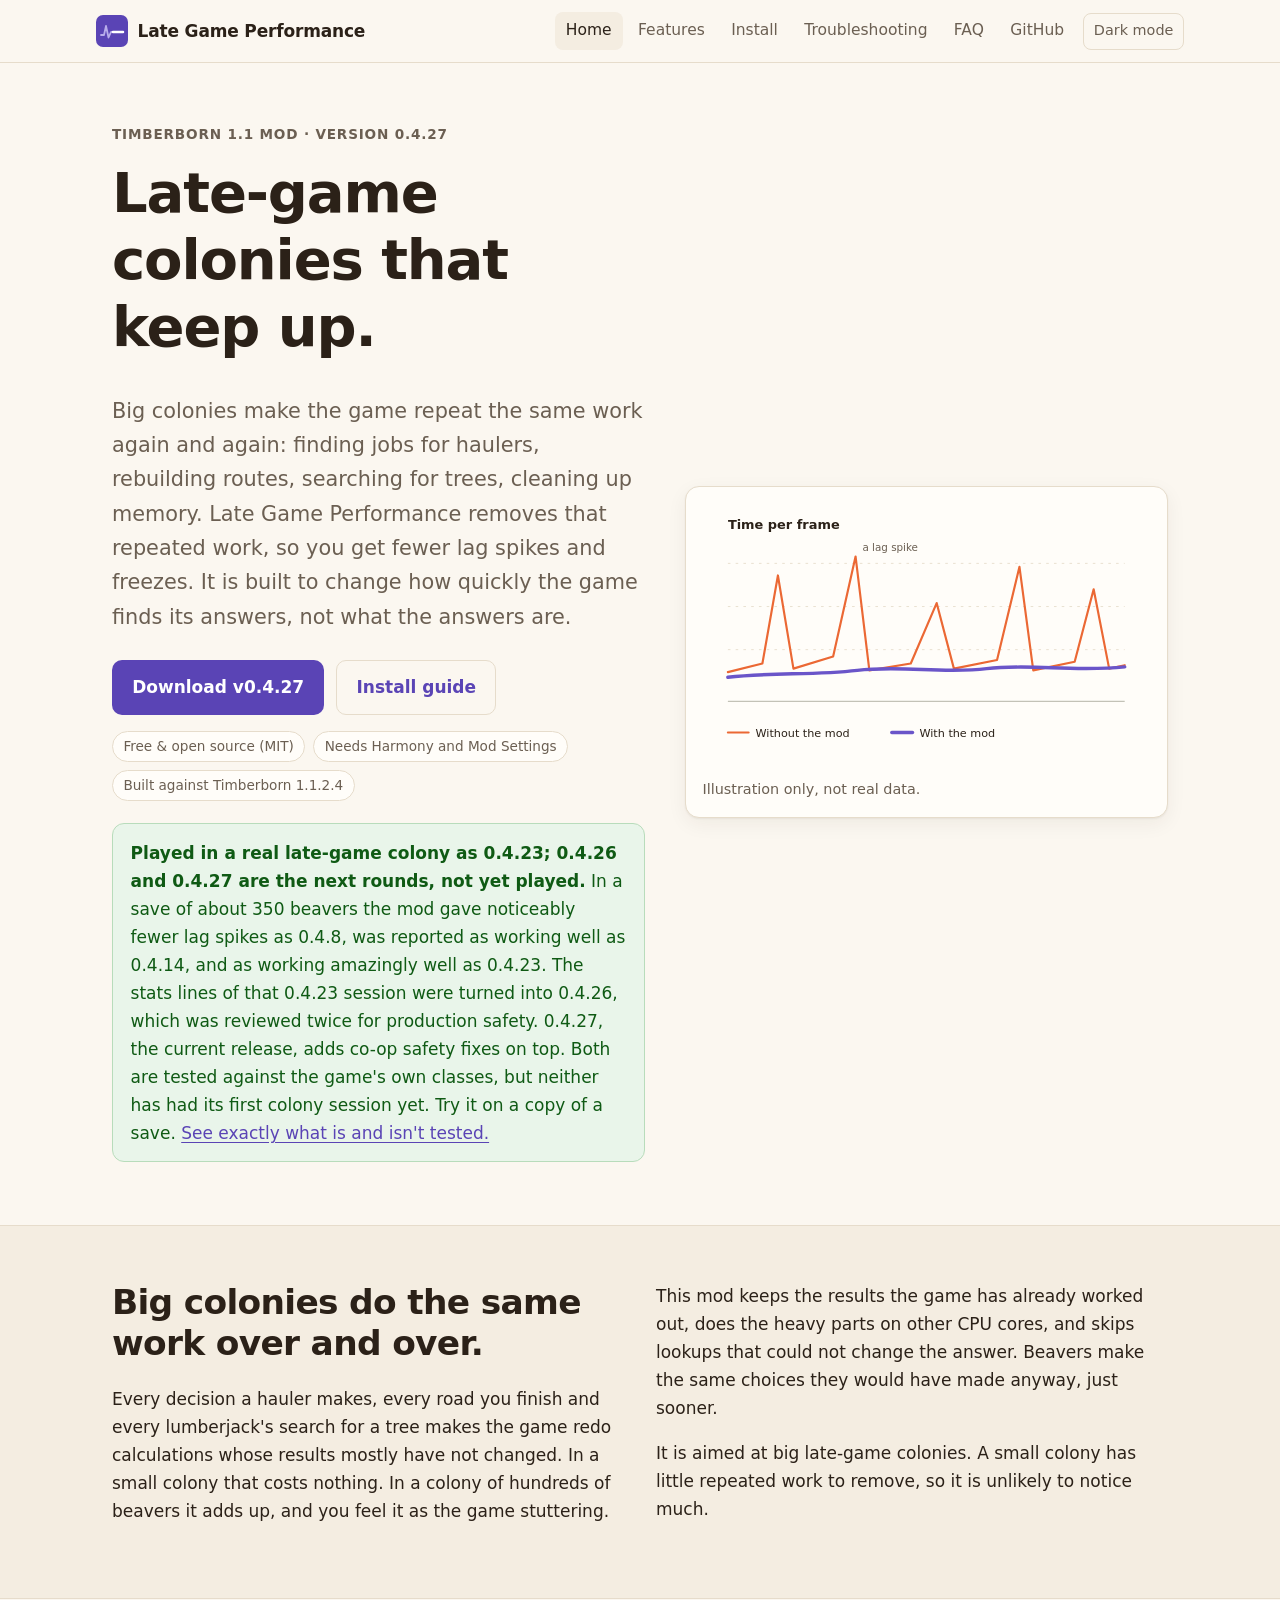
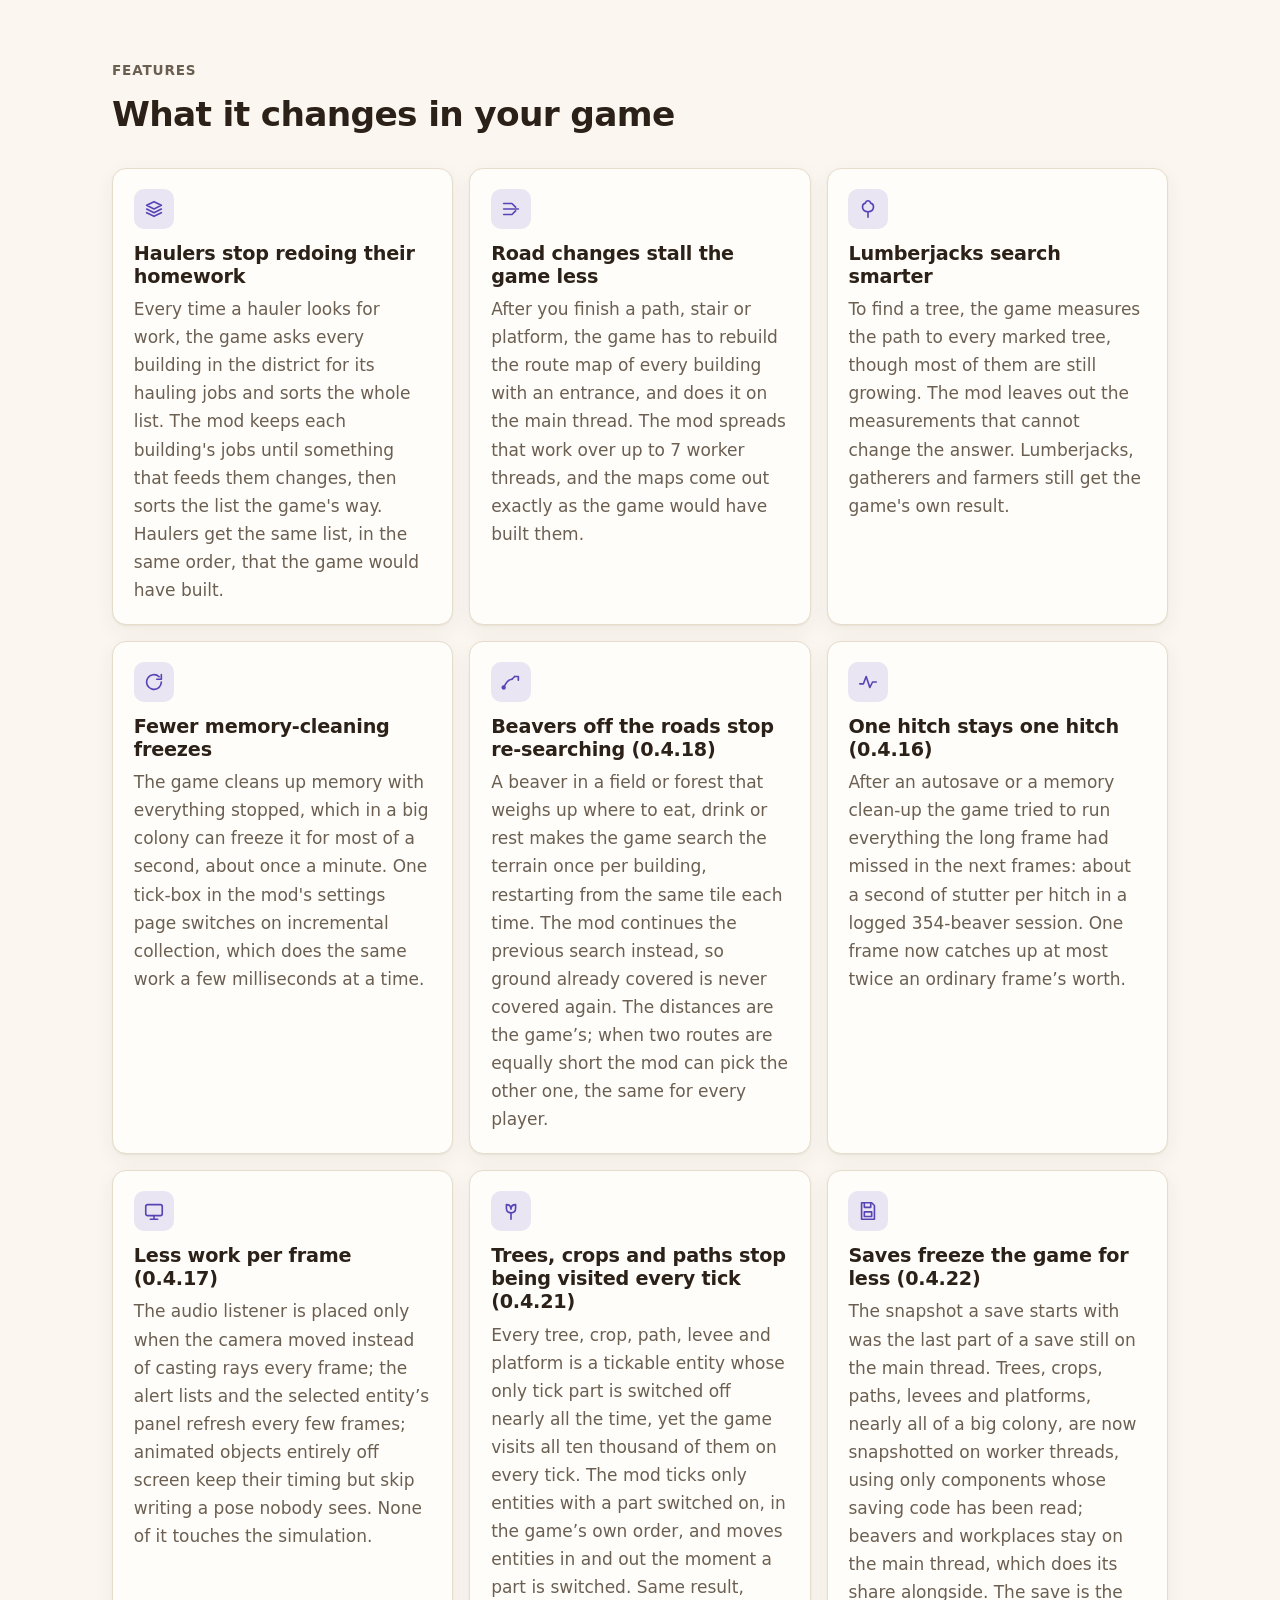
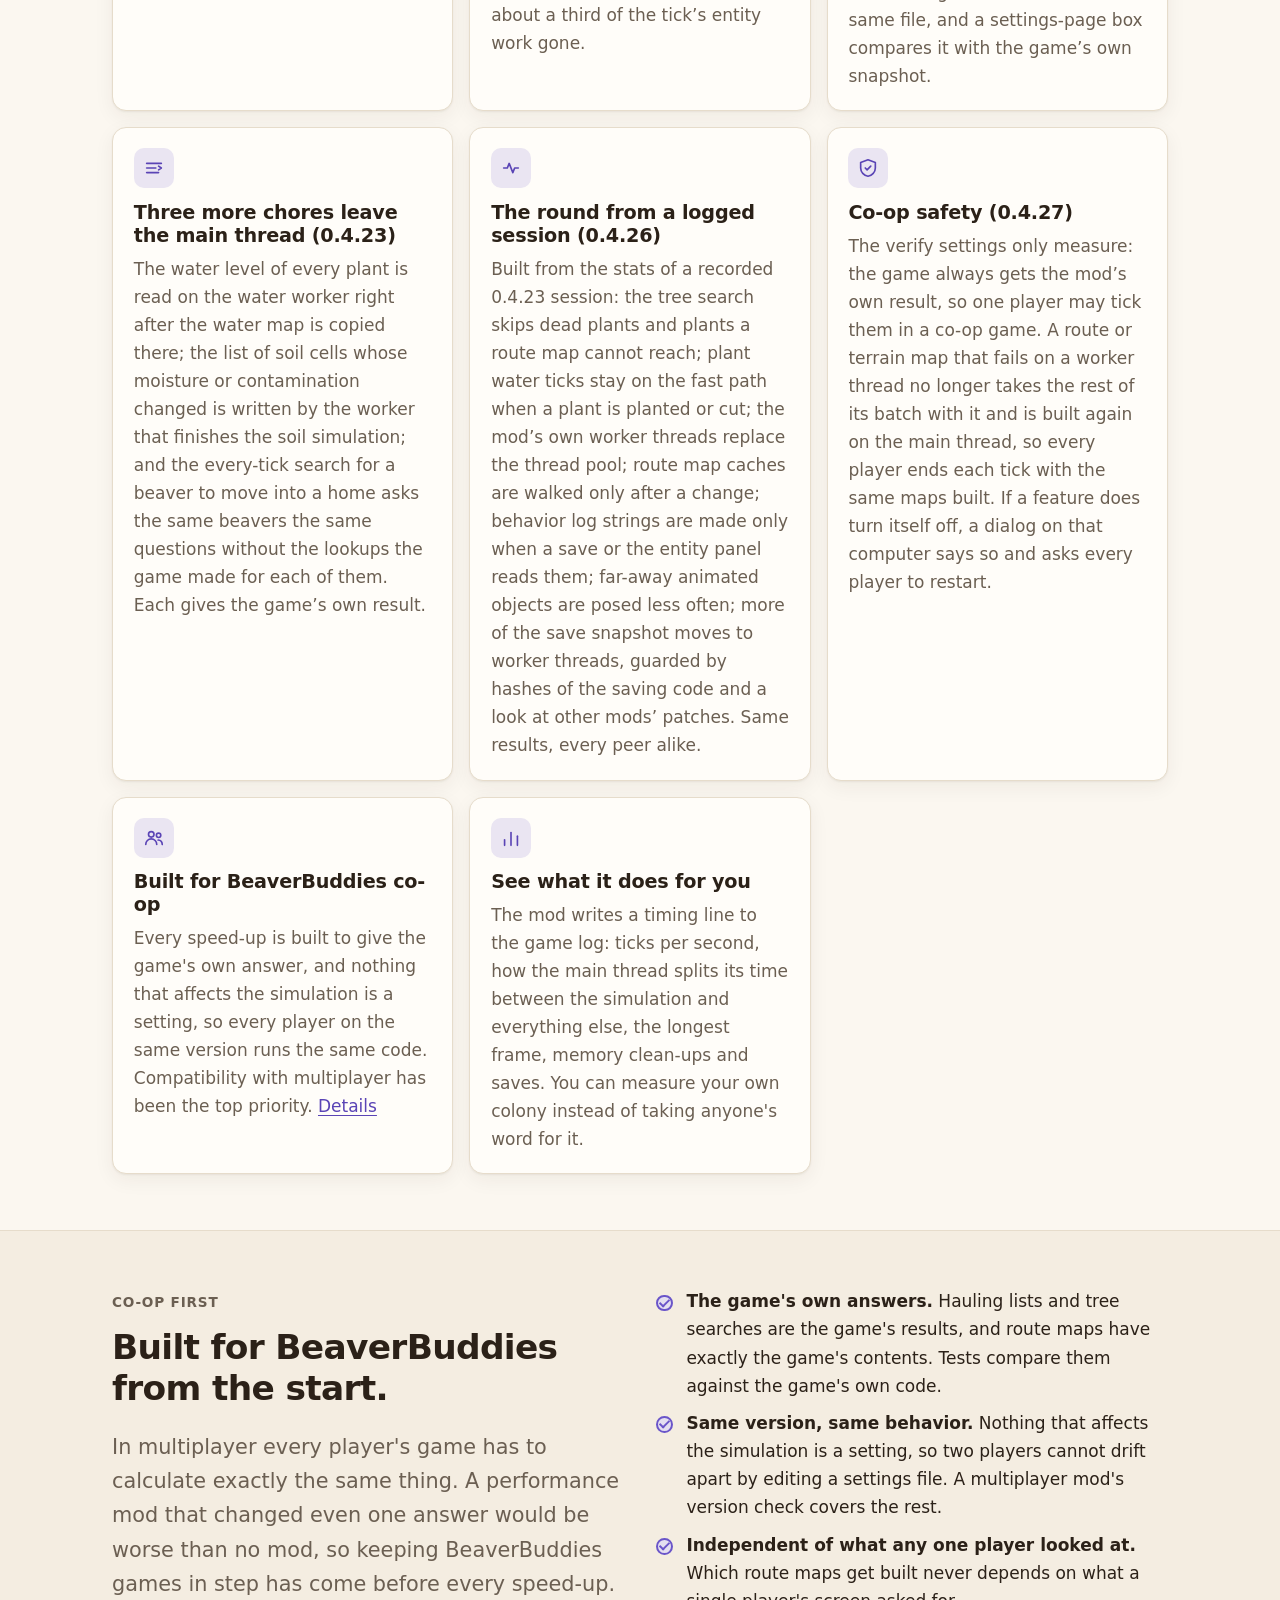
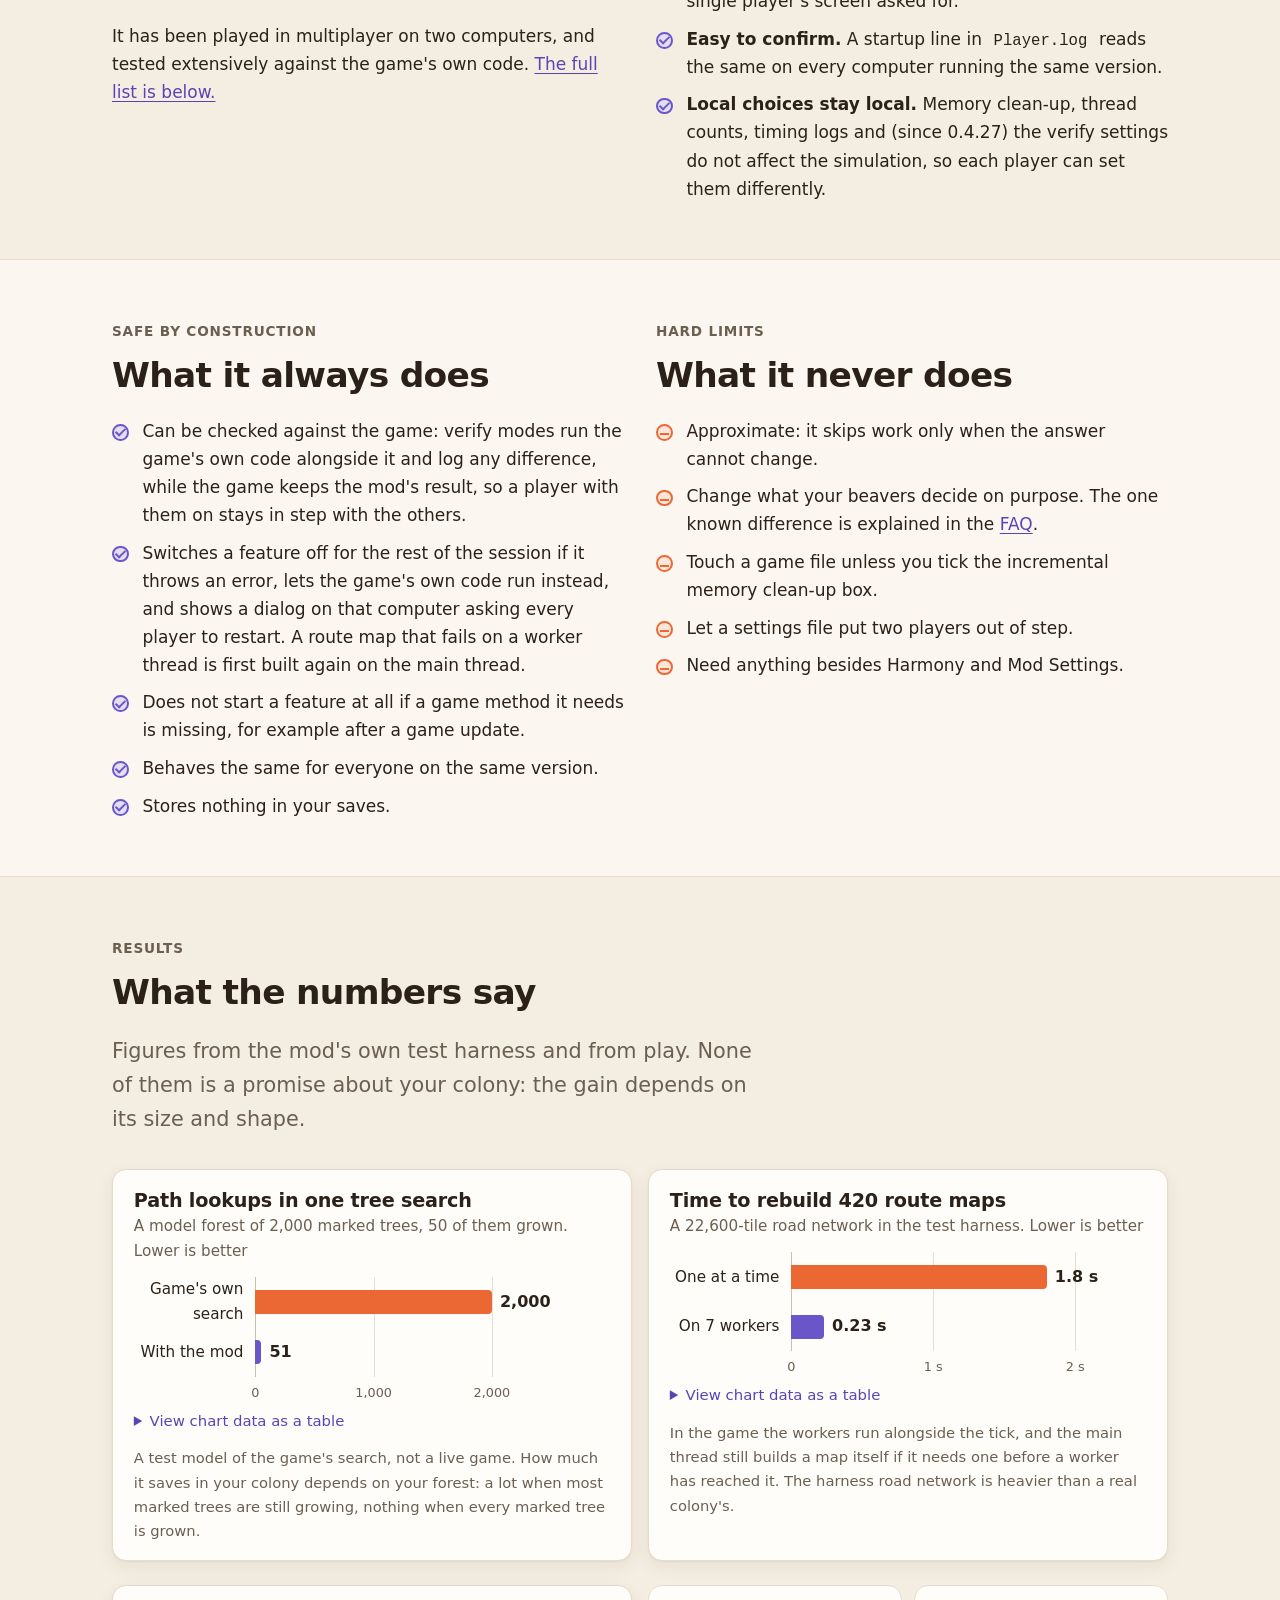
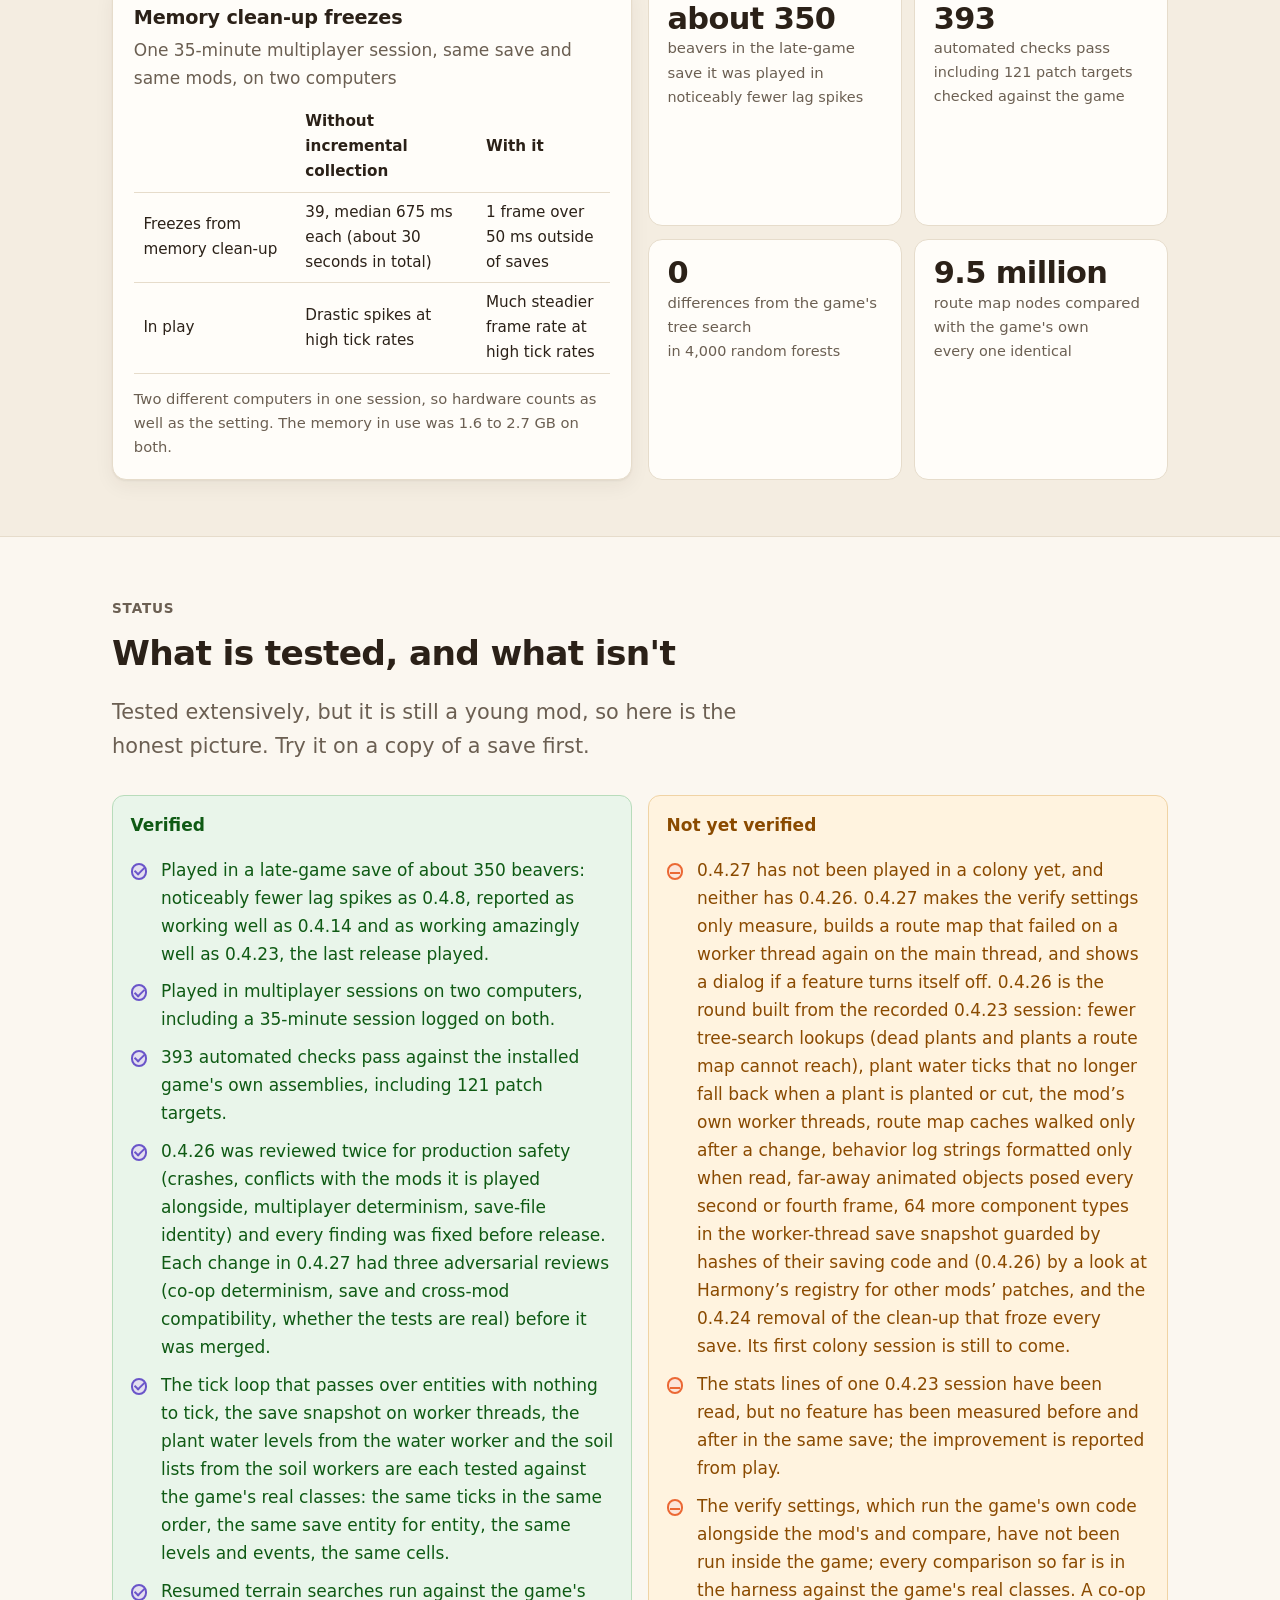
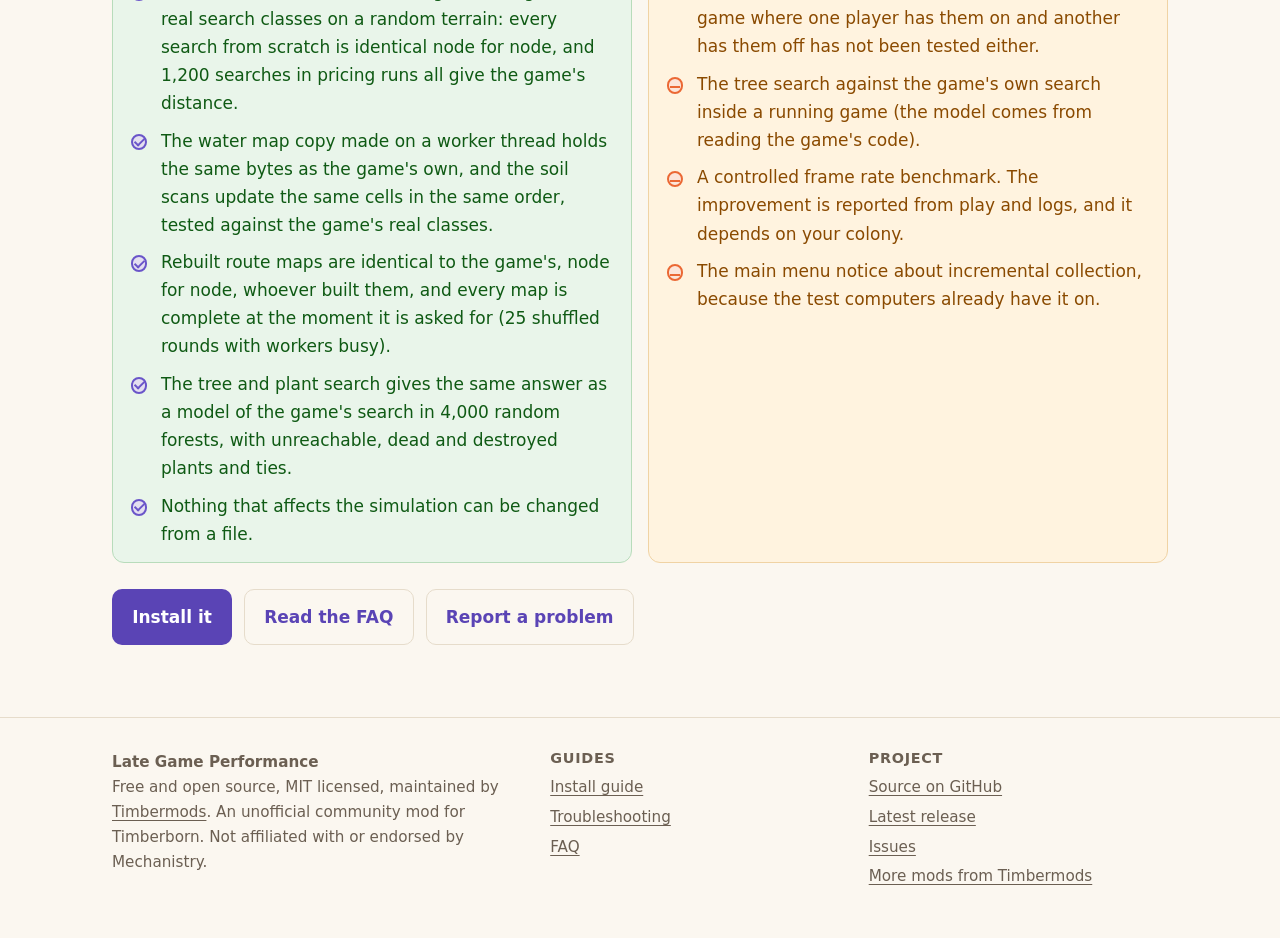
==== docs/index.html @ 35dc3e28 "Docs: correct stale settings and feature claims, align co-op wording and footers - FAQ/troubleshooti" ====
<!doctype html>
<html lang="en">
<head>
<meta charset="utf-8">
<meta name="viewport" content="width=device-width, initial-scale=1">
<title>Late Game Performance: fewer lag spikes in big Timberborn colonies</title>
<meta name="description" content="A Timberborn 1.1 mod that removes work the game repeats in large colonies (hauling, routes, tree searches, memory clean-up) so late-game saves stutter less. Built for BeaverBuddies co-op.">
<meta property="og:title" content="Late Game Performance for Timberborn">
<meta property="og:description" content="Fewer lag spikes in big colonies. It is built to change how quickly the game finds its answers, not what the answers are, and it is built for BeaverBuddies co-op.">
<meta property="og:type" content="website">
<link rel="icon" href="favicon.svg" type="image/svg+xml">
<script>try{var t=localStorage.getItem('lgp-theme');if(t)document.documentElement.setAttribute('data-theme',t)}catch(e){}</script>
<link rel="stylesheet" href="style.css">
</head>
<body>
<a class="skip" href="#main">Skip to content</a>
<header class="site-header">
  <div class="wrap bar">
    <a class="brand" href="index.html"><img src="favicon.svg" alt="" width="32" height="32"> Late Game Performance</a>
    <nav class="nav" aria-label="Main">
      <a href="index.html" aria-current="page">Home</a>
      <a href="index.html#features">Features</a>
      <a href="install.html">Install</a>
      <a href="troubleshooting.html">Troubleshooting</a>
      <a href="faq.html">FAQ</a>
      <a href="https://github.com/timbermods/LateGamePerformance">GitHub</a>
      <button class="theme-btn" id="theme-toggle" type="button">Dark mode</button>
    </nav>
  </div>
</header>

<main id="main">
<section class="hero">
  <div class="wrap hero-grid">
    <div>
      <span class="eyebrow">Timberborn 1.1 mod &middot; Version <span data-release="version">0.4.27</span></span>
      <h1>Late-game colonies that keep up.</h1>
      <p class="lead">Big colonies make the game repeat the same work again and again: finding jobs for haulers, rebuilding routes, searching for trees, cleaning up memory. Late Game Performance removes that repeated work, so you get fewer lag spikes and freezes. It is built to change how quickly the game finds its answers, not what the answers are.</p>
      <div class="cta">
        <a class="btn" href="https://github.com/timbermods/LateGamePerformance/releases/latest" data-release-href="download"><span>Download <span data-release="tag">v0.4.27</span></span></a>
        <a class="btn ghost" href="install.html">Install guide</a>
      </div>
      <ul class="badges" aria-label="Facts">
        <li>Free &amp; open source (MIT)</li>
        <li>Needs Harmony and Mod Settings</li>
        <li>Built against Timberborn 1.1.2.4</li>
      </ul>
      <div class="notice ok" role="note" data-release-pinned="0.4.27">
        <p><strong>Played in a real late-game colony as 0.4.23; 0.4.26 and 0.4.27 are the next rounds, not yet played.</strong> In a save of about 350 beavers the mod gave noticeably fewer lag spikes as 0.4.8, was reported as working well as 0.4.14, and as working amazingly well as 0.4.23. The stats lines of that 0.4.23 session were turned into 0.4.26, which was reviewed twice for production safety. 0.4.27, the current release, adds co-op safety fixes on top. Both are tested against the game's own classes, but neither has had its first colony session yet. Try it on a copy of a save. <a href="#status">See exactly what is and isn't tested.</a></p>
      </div>
    </div>
    <figure class="diagram">
      <svg viewBox="0 0 520 300" role="img" aria-label="Illustration: a line showing time per frame. Without the mod it jumps up in tall spikes again and again. With the mod it stays low and nearly flat.">
        <text x="30" y="30" font-size="15" font-weight="700">Time per frame</text>
        <g stroke="var(--line)" stroke-width="1" stroke-dasharray="3 6"><line x1="30" y1="70" x2="490" y2="70"/><line x1="30" y1="120" x2="490" y2="120"/><line x1="30" y1="170" x2="490" y2="170"/></g>
        <line x1="30" y1="230" x2="490" y2="230" stroke="var(--axis)" stroke-width="1.5"/>
        <polyline fill="none" stroke="var(--series-2)" stroke-width="2.5" stroke-linejoin="round" stroke-linecap="round" points="30,196 70,186 88,84 106,192 152,178 178,62 194,194 242,186 272,116 292,192 342,182 368,74 384,194 432,184 454,100 472,192 490,188"/>
        <path fill="none" stroke="var(--series-1)" stroke-width="4" stroke-linecap="round" d="M30 202 C80 196 130 200 180 194 S280 198 330 192 S430 196 490 190"/>
        <text x="186" y="56" font-size="12" class="soft" fill="var(--ink-2)">a lag spike</text>
        <g font-size="13">
          <line x1="30" y1="266" x2="54" y2="266" stroke="var(--series-2)" stroke-width="2.5" stroke-linecap="round"/><text x="62" y="271">Without the mod</text>
          <line x1="220" y1="266" x2="244" y2="266" stroke="var(--series-1)" stroke-width="4" stroke-linecap="round"/><text x="252" y="271">With the mod</text>
        </g>
      </svg>
      <figcaption>Illustration only, not real data.</figcaption>
    </figure>
  </div>
</section>

<section class="band" id="why">
  <div class="wrap two-col">
    <div>
      <h2>Big colonies do the same work over and over.</h2>
      <p>Every decision a hauler makes, every road you finish and every lumberjack's search for a tree makes the game redo calculations whose results mostly have not changed. In a small colony that costs nothing. In a colony of hundreds of beavers it adds up, and you feel it as the game stuttering.</p>
    </div>
    <div>
      <p>This mod keeps the results the game has already worked out, does the heavy parts on other CPU cores, and skips lookups that could not change the answer. Beavers make the same choices they would have made anyway, just sooner.</p>
      <p>It is aimed at big late-game colonies. A small colony has little repeated work to remove, so it is unlikely to notice much.</p>
    </div>
  </div>
</section>

<section id="features">
  <div class="wrap">
    <div class="section-head">
      <span class="eyebrow">Features</span>
      <h2>What it changes in your game</h2>
    </div>
    <div class="grid three">
      <article class="card">
        <div class="icon"><svg viewBox="0 0 24 24" aria-hidden="true"><path d="M12 4l8 4-8 4-8-4z"/><path d="M4 12l8 4 8-4"/><path d="M4 16l8 4 8-4"/></svg></div>
        <h3>Haulers stop redoing their homework</h3>
        <p>Every time a hauler looks for work, the game asks every building in the district for its hauling jobs and sorts the whole list. The mod keeps each building's jobs until something that feeds them changes, then sorts the list the game's way. Haulers get the same list, in the same order, that the game would have built.</p>
      </article>
      <article class="card">
        <div class="icon"><svg viewBox="0 0 24 24" aria-hidden="true"><path d="M4 6h9l4 4"/><path d="M4 12h16"/><path d="M4 18h9l4-4"/></svg></div>
        <h3>Road changes stall the game less</h3>
        <p>After you finish a path, stair or platform, the game has to rebuild the route map of every building with an entrance, and does it on the main thread. The mod spreads that work over up to 7 worker threads, and the maps come out exactly as the game would have built them.</p>
      </article>
      <article class="card">
        <div class="icon"><svg viewBox="0 0 24 24" aria-hidden="true"><path d="M12 21v-6"/><path d="M12 15c-4 0-6-2.4-6-5.4 0-2 1.3-3.5 3-4C9.5 4 10.6 3 12 3s2.5 1 3 2.6c1.7.5 3 2 3 4 0 3-2 5.4-6 5.4z"/></svg></div>
        <h3>Lumberjacks search smarter</h3>
        <p>To find a tree, the game measures the path to every marked tree, though most of them are still growing. The mod leaves out the measurements that cannot change the answer. Lumberjacks, gatherers and farmers still get the game's own result.</p>
      </article>
      <article class="card">
        <div class="icon"><svg viewBox="0 0 24 24" aria-hidden="true"><path d="M20 12a8 8 0 1 1-2.4-5.7"/><path d="M20 4v5h-5"/></svg></div>
        <h3>Fewer memory-cleaning freezes</h3>
        <p>The game cleans up memory with everything stopped, which in a big colony can freeze it for most of a second, about once a minute. One tick-box in the mod's settings page switches on incremental collection, which does the same work a few milliseconds at a time.</p>
      </article>
      <article class="card">
        <div class="icon"><svg viewBox="0 0 24 24" aria-hidden="true"><path d="M4 18c3-6 6-9 9-9"/><path d="M13 9l3-3"/><path d="M16 6h4v4"/><circle cx="4" cy="18" r="1.5"/></svg></div>
        <h3>Beavers off the roads stop re-searching (0.4.18)</h3>
        <p>A beaver in a field or forest that weighs up where to eat, drink or rest makes the game search the terrain once per building, restarting from the same tile each time. The mod continues the previous search instead, so ground already covered is never covered again. The distances are the game&rsquo;s; when two routes are equally short the mod can pick the other one, the same for every player.</p>
      </article>
      <article class="card">
        <div class="icon"><svg viewBox="0 0 24 24" aria-hidden="true"><path d="M3 14h4l3-8 4 12 3-6h4"/></svg></div>
        <h3>One hitch stays one hitch (0.4.16)</h3>
        <p>After an autosave or a memory clean-up the game tried to run everything the long frame had missed in the next frames: about a second of stutter per hitch in a logged 354-beaver session. One frame now catches up at most twice an ordinary frame&rsquo;s worth.</p>
      </article>
      <article class="card">
        <div class="icon"><svg viewBox="0 0 24 24" aria-hidden="true"><rect x="3" y="5" width="18" height="12" rx="2"/><path d="M8 21h8"/><path d="M12 17v4"/></svg></div>
        <h3>Less work per frame (0.4.17)</h3>
        <p>The audio listener is placed only when the camera moved instead of casting rays every frame; the alert lists and the selected entity&rsquo;s panel refresh every few frames; animated objects entirely off screen keep their timing but skip writing a pose nobody sees. None of it touches the simulation.</p>
      </article>
      <article class="card">
        <div class="icon"><svg viewBox="0 0 24 24" aria-hidden="true"><path d="M12 21v-7"/><path d="M12 14c-3 0-5-2-5-5V5c3 0 5 2 5 5 0-3 2-5 5-5v4c0 3-2 5-5 5z"/></svg></div>
        <h3>Trees, crops and paths stop being visited every tick (0.4.21)</h3>
        <p>Every tree, crop, path, levee and platform is a tickable entity whose only tick part is switched off nearly all the time, yet the game visits all ten thousand of them on every tick. The mod ticks only entities with a part switched on, in the game&rsquo;s own order, and moves entities in and out the moment a part is switched. Same result, about a third of the tick&rsquo;s entity work gone.</p>
      </article>
      <article class="card">
        <div class="icon"><svg viewBox="0 0 24 24" aria-hidden="true"><path d="M5 3h11l3 3v15H5z"/><path d="M8 3v5h7V3"/><rect x="8" y="13" width="8" height="5"/></svg></div>
        <h3>Saves freeze the game for less (0.4.22)</h3>
        <p>The snapshot a save starts with was the last part of a save still on the main thread. Trees, crops, paths, levees and platforms, nearly all of a big colony, are now snapshotted on worker threads, using only components whose saving code has been read; beavers and workplaces stay on the main thread, which does its share alongside. The save is the same file, and a settings-page box compares it with the game&rsquo;s own snapshot.</p>
      </article>
      <article class="card">
        <div class="icon"><svg viewBox="0 0 24 24" aria-hidden="true"><path d="M4 7h16"/><path d="M4 12h10"/><path d="M4 17h13"/><path d="M17 10l3 2-3 2"/></svg></div>
        <h3>Three more chores leave the main thread (0.4.23)</h3>
        <p>The water level of every plant is read on the water worker right after the water map is copied there; the list of soil cells whose moisture or contamination changed is written by the worker that finishes the soil simulation; and the every-tick search for a beaver to move into a home asks the same beavers the same questions without the lookups the game made for each of them. Each gives the game&rsquo;s own result.</p>
      </article>
      <article class="card">
        <div class="icon"><svg viewBox="0 0 24 24" aria-hidden="true"><path d="M4 12h4l2-5 4 10 2-5h4"/></svg></div>
        <h3>The round from a logged session (0.4.26)</h3>
        <p>Built from the stats of a recorded 0.4.23 session: the tree search skips dead plants and plants a route map cannot reach; plant water ticks stay on the fast path when a plant is planted or cut; the mod&rsquo;s own worker threads replace the thread pool; route map caches are walked only after a change; behavior log strings are made only when a save or the entity panel reads them; far-away animated objects are posed less often; more of the save snapshot moves to worker threads, guarded by hashes of the saving code and a look at other mods&rsquo; patches. Same results, every peer alike.</p>
      </article>
      <article class="card">
        <div class="icon"><svg viewBox="0 0 24 24" aria-hidden="true"><path d="M12 3l8 3v6c0 4.5-3.4 8.2-8 9-4.6-.8-8-4.5-8-9V6z"/><path d="M9 12l2 2 4-4"/></svg></div>
        <h3>Co-op safety (0.4.27)</h3>
        <p>The verify settings only measure: the game always gets the mod&rsquo;s own result, so one player may tick them in a co-op game. A route or terrain map that fails on a worker thread no longer takes the rest of its batch with it and is built again on the main thread, so every player ends each tick with the same maps built. If a feature does turn itself off, a dialog on that computer says so and asks every player to restart.</p>
      </article>
      <article class="card">
        <div class="icon"><svg viewBox="0 0 24 24" aria-hidden="true"><circle cx="9" cy="8" r="3"/><path d="M3 19a6 6 0 0 1 12 0"/><circle cx="17" cy="9" r="2.4"/><path d="M16.5 14.2A5 5 0 0 1 21 19"/></svg></div>
        <h3>Built for BeaverBuddies co-op</h3>
        <p>Every speed-up is built to give the game's own answer, and nothing that affects the simulation is a setting, so every player on the same version runs the same code. Compatibility with multiplayer has been the top priority. <a href="#coop">Details</a></p>
      </article>
      <article class="card">
        <div class="icon"><svg viewBox="0 0 24 24" aria-hidden="true"><path d="M5 20v-6"/><path d="M12 20V6"/><path d="M19 20v-10"/></svg></div>
        <h3>See what it does for you</h3>
        <p>The mod writes a timing line to the game log: ticks per second, how the main thread splits its time between the simulation and everything else, the longest frame, memory clean-ups and saves. You can measure your own colony instead of taking anyone's word for it.</p>
      </article>
    </div>
  </div>
</section>

<section class="band" id="coop">
  <div class="wrap two-col">
    <div>
      <span class="eyebrow">Co-op first</span>
      <h2>Built for BeaverBuddies from the start.</h2>
      <p class="lead">In multiplayer every player's game has to calculate exactly the same thing. A performance mod that changed even one answer would be worse than no mod, so keeping BeaverBuddies games in step has come before every speed-up.</p>
      <p>It has been played in multiplayer on two computers, and tested extensively against the game's own code. <a href="#status">The full list is below.</a></p>
    </div>
    <div>
      <ul class="checks">
        <li><strong>The game's own answers.</strong> Hauling lists and tree searches are the game's results, and route maps have exactly the game's contents. Tests compare them against the game's own code.</li>
        <li><strong>Same version, same behavior.</strong> Nothing that affects the simulation is a setting, so two players cannot drift apart by editing a settings file. A multiplayer mod's version check covers the rest.</li>
        <li><strong>Independent of what any one player looked at.</strong> Which route maps get built never depends on what a single player's screen asked for.</li>
        <li><strong>Easy to confirm.</strong> A startup line in <code>Player.log</code> reads the same on every computer running the same version.</li>
        <li><strong>Local choices stay local.</strong> Memory clean-up, thread counts, timing logs and (since 0.4.27) the verify settings do not affect the simulation, so each player can set them differently.</li>
      </ul>
    </div>
  </div>
</section>

<section id="rules">
  <div class="wrap two-col">
    <div>
      <span class="eyebrow">Safe by construction</span>
      <h2>What it always does</h2>
      <ul class="checks">
        <li>Can be checked against the game: verify modes run the game's own code alongside it and log any difference, while the game keeps the mod's result, so a player with them on stays in step with the others.</li>
        <li>Switches a feature off for the rest of the session if it throws an error, lets the game's own code run instead, and shows a dialog on that computer asking every player to restart. A route map that fails on a worker thread is first built again on the main thread.</li>
        <li>Does not start a feature at all if a game method it needs is missing, for example after a game update.</li>
        <li>Behaves the same for everyone on the same version.</li>
        <li>Stores nothing in your saves.</li>
      </ul>
    </div>
    <div>
      <span class="eyebrow">Hard limits</span>
      <h2>What it never does</h2>
      <ul class="checks no">
        <li>Approximate: it skips work only when the answer cannot change.</li>
        <li>Change what your beavers decide on purpose. The one known difference is explained in the <a href="faq.html#same-results">FAQ</a>.</li>
        <li>Touch a game file unless you tick the incremental memory clean-up box.</li>
        <li>Let a settings file put two players out of step.</li>
        <li>Need anything besides Harmony and Mod Settings.</li>
      </ul>
    </div>
  </div>
</section>

<section class="band" id="results">
  <div class="wrap">
    <div class="section-head">
      <span class="eyebrow">Results</span>
      <h2>What the numbers say</h2>
      <p class="lead">Figures from the mod's own test harness and from play. None of them is a promise about your colony: the gain depends on its size and shape.</p>
    </div>
    <div class="grid two">
      <div class="chart-card">
        <h3>Path lookups in one tree search</h3>
        <p class="sub">A model forest of 2,000 marked trees, 50 of them grown. Lower is better</p>
        <div class="chart" role="group" aria-label="Bar chart of path lookups: the game's own search 2,000, with the mod 51.">
          <div class="grid-layer" aria-hidden="true"><i class="zero" style="left:0"></i><i style="left:33.333%"></i><i style="left:66.667%"></i></div>
          <div class="row" tabindex="0" data-name="Game's own search" data-value="2,000" data-color="var(--series-2)" data-desc="The game measures the path distance of every marked tree before asking whether it has anything to take.">
            <span class="lab">Game's own search</span>
            <span class="track"><span class="bar" style="width:66.667%;background:var(--series-2)"></span><span class="val">2,000</span></span>
          </div>
          <div class="row" tabindex="0" data-name="With the mod" data-value="51" data-color="var(--series-1)" data-desc="Only the lookups that can change the answer are made, in the game's order. The answer is the same.">
            <span class="lab">With the mod</span>
            <span class="track"><span class="bar" style="width:1.7%;min-width:4px;background:var(--series-1)"></span><span class="val">51</span></span>
          </div>
          <div class="ticks" aria-hidden="true"><i style="left:0">0</i><i style="left:33.333%">1,000</i><i style="left:66.667%">2,000</i></div>
        </div>
        <div class="tip" role="tooltip" aria-hidden="true"></div>
        <details class="table-view">
          <summary>View chart data as a table</summary>
          <table>
            <thead><tr><th>Case</th><th class="num">Lookups</th></tr></thead>
            <tbody>
              <tr><td>Game's own search</td><td class="num">2,000</td></tr>
              <tr><td>With the mod</td><td class="num">51</td></tr>
            </tbody>
          </table>
        </details>
        <p class="muted small" style="margin:0.8rem 0 0">A test model of the game's search, not a live game. How much it saves in your colony depends on your forest: a lot when most marked trees are still growing, nothing when every marked tree is grown.</p>
      </div>
      <div class="chart-card">
        <h3>Time to rebuild 420 route maps</h3>
        <p class="sub">A 22,600-tile road network in the test harness. Lower is better</p>
        <div class="chart" role="group" aria-label="Bar chart of route map rebuild time: one at a time about 1.8 seconds, on 7 workers about 0.23 seconds.">
          <div class="grid-layer" aria-hidden="true"><i class="zero" style="left:0"></i><i style="left:40%"></i><i style="left:80%"></i></div>
          <div class="row" tabindex="0" data-name="One at a time" data-value="1.8 s" data-color="var(--series-2)" data-desc="One after another on a single thread, as the game rebuilds them.">
            <span class="lab">One at a time</span>
            <span class="track"><span class="bar" style="width:72%;background:var(--series-2)"></span><span class="val">1.8 s</span></span>
          </div>
          <div class="row" tabindex="0" data-name="On 7 workers" data-value="0.23 s" data-color="var(--series-1)" data-desc="The same maps spread over 7 worker threads. The contents are identical.">
            <span class="lab">On 7 workers</span>
            <span class="track"><span class="bar" style="width:9.2%;background:var(--series-1)"></span><span class="val">0.23 s</span></span>
          </div>
          <div class="ticks" aria-hidden="true"><i style="left:0">0</i><i style="left:40%">1 s</i><i style="left:80%">2 s</i></div>
        </div>
        <div class="tip" role="tooltip" aria-hidden="true"></div>
        <details class="table-view">
          <summary>View chart data as a table</summary>
          <table>
            <thead><tr><th>Case</th><th class="num">Time</th></tr></thead>
            <tbody>
              <tr><td>One at a time</td><td class="num">about 1.8 s</td></tr>
              <tr><td>On 7 workers</td><td class="num">about 0.23 s</td></tr>
            </tbody>
          </table>
        </details>
        <p class="muted small" style="margin:0.8rem 0 0">In the game the workers run alongside the tick, and the main thread still builds a map itself if it needs one before a worker has reached it. The harness road network is heavier than a real colony's.</p>
      </div>
    </div>

    <div class="grid two" style="margin-top:1.5rem">
      <div class="card">
        <h3>Memory clean-up freezes</h3>
        <p class="sub" style="margin:0 0 0.6rem;color:var(--ink-2)">One 35-minute multiplayer session, same save and same mods, on two computers</p>
        <table class="compare">
          <thead><tr><th></th><th>Without incremental collection</th><th>With it</th></tr></thead>
          <tbody>
            <tr><td>Freezes from memory clean-up</td><td>39, median 675 ms each (about 30 seconds in total)</td><td>1 frame over 50 ms outside of saves</td></tr>
            <tr><td>In play</td><td>Drastic spikes at high tick rates</td><td>Much steadier frame rate at high tick rates</td></tr>
          </tbody>
        </table>
        <p class="muted small" style="margin:0.8rem 0 0">Two different computers in one session, so hardware counts as well as the setting. The memory in use was 1.6 to 2.7 GB on both.</p>
      </div>
      <div class="tiles wide" style="grid-template-columns:repeat(2,1fr)">
        <div class="tile"><div class="t-value">about 350</div><div class="t-label">beavers in the late-game save it was played in</div><div class="t-note">noticeably fewer lag spikes</div></div>
        <div class="tile"><div class="t-value">393</div><div class="t-label">automated checks pass</div><div class="t-note">including 121 patch targets checked against the game</div></div>
        <div class="tile"><div class="t-value">0</div><div class="t-label">differences from the game's tree search</div><div class="t-note">in 4,000 random forests</div></div>
        <div class="tile"><div class="t-value">9.5 million</div><div class="t-label">route map nodes compared with the game's own</div><div class="t-note">every one identical</div></div>
      </div>
    </div>
  </div>
</section>

<section id="status">
  <div class="wrap">
    <div class="section-head" data-release-pinned="0.4.27">
      <span class="eyebrow">Status</span>
      <h2>What is tested, and what isn't</h2>
      <p class="lead">Tested extensively, but it is still a young mod, so here is the honest picture. Try it on a copy of a save first.</p>
    </div>
    <div class="grid two">
      <div class="notice ok" style="margin:0">
        <p><strong>Verified</strong></p>
        <ul class="checks">
          <li>Played in a late-game save of about 350 beavers: noticeably fewer lag spikes as 0.4.8, reported as working well as 0.4.14 and as working amazingly well as 0.4.23, the last release played.</li>
          <li>Played in multiplayer sessions on two computers, including a 35-minute session logged on both.</li>
          <li>393 automated checks pass against the installed game's own assemblies, including 121 patch targets.</li>
          <li>0.4.26 was reviewed twice for production safety (crashes, conflicts with the mods it is played alongside, multiplayer determinism, save-file identity) and every finding was fixed before release. Each change in 0.4.27 had three adversarial reviews (co-op determinism, save and cross-mod compatibility, whether the tests are real) before it was merged.</li>
          <li>The tick loop that passes over entities with nothing to tick, the save snapshot on worker threads, the plant water levels from the water worker and the soil lists from the soil workers are each tested against the game's real classes: the same ticks in the same order, the same save entity for entity, the same levels and events, the same cells.</li>
          <li>Resumed terrain searches run against the game's real search classes on a random terrain: every search from scratch is identical node for node, and 1,200 searches in pricing runs all give the game's distance.</li>
          <li>The water map copy made on a worker thread holds the same bytes as the game's own, and the soil scans update the same cells in the same order, tested against the game's real classes.</li>
          <li>Rebuilt route maps are identical to the game's, node for node, whoever built them, and every map is complete at the moment it is asked for (25 shuffled rounds with workers busy).</li>
          <li>The tree and plant search gives the same answer as a model of the game's search in 4,000 random forests, with unreachable, dead and destroyed plants and ties.</li>
          <li>Nothing that affects the simulation can be changed from a file.</li>
        </ul>
      </div>
      <div class="notice" style="margin:0">
        <p><strong>Not yet verified</strong></p>
        <ul class="checks no">
          <li>0.4.27 has not been played in a colony yet, and neither has 0.4.26. 0.4.27 makes the verify settings only measure, builds a route map that failed on a worker thread again on the main thread, and shows a dialog if a feature turns itself off. 0.4.26 is the round built from the recorded 0.4.23 session: fewer tree-search lookups (dead plants and plants a route map cannot reach), plant water ticks that no longer fall back when a plant is planted or cut, the mod&rsquo;s own worker threads, route map caches walked only after a change, behavior log strings formatted only when read, far-away animated objects posed every second or fourth frame, 64 more component types in the worker-thread save snapshot guarded by hashes of their saving code and (0.4.26) by a look at Harmony&rsquo;s registry for other mods&rsquo; patches, and the 0.4.24 removal of the clean-up that froze every save. Its first colony session is still to come.</li>
          <li>The stats lines of one 0.4.23 session have been read, but no feature has been measured before and after in the same save; the improvement is reported from play.</li>
          <li>The verify settings, which run the game's own code alongside the mod's and compare, have not been run inside the game; every comparison so far is in the harness against the game's real classes. A co-op game where one player has them on and another has them off has not been tested either.</li>
          <li>The tree search against the game's own search inside a running game (the model comes from reading the game's code).</li>
          <li>A controlled frame rate benchmark. The improvement is reported from play and logs, and it depends on your colony.</li>
          <li>The main menu notice about incremental collection, because the test computers already have it on.</li>
        </ul>
      </div>
    </div>
    <div class="cta">
      <a class="btn" href="install.html">Install it</a>
      <a class="btn ghost" href="faq.html">Read the FAQ</a>
      <a class="btn ghost" href="https://github.com/timbermods/LateGamePerformance/issues/new">Report a problem</a>
    </div>
  </div>
</section>
</main>

<footer class="site-footer">
  <div class="wrap foot">
    <div><strong>Late Game Performance</strong><br>Free and open source, MIT licensed, maintained by <a href="https://github.com/timbermods">Timbermods</a>. An unofficial community mod for Timberborn. Not affiliated with or endorsed by Mechanistry.</div>
    <div><h2>Guides</h2><ul><li><a href="install.html">Install guide</a></li><li><a href="troubleshooting.html">Troubleshooting</a></li><li><a href="faq.html">FAQ</a></li></ul></div>
    <div><h2>Project</h2><ul><li><a href="https://github.com/timbermods/LateGamePerformance">Source on GitHub</a></li><li><a href="https://github.com/timbermods/LateGamePerformance/releases/latest">Latest release</a></li><li><a href="https://github.com/timbermods/LateGamePerformance/issues">Issues</a></li><li><a href="https://timbermods.github.io/">More mods from Timbermods</a></li></ul></div>
  </div>
</footer>
<script src="site.js" defer></script>
<script src="release.js" defer data-repo="timbermods/LateGamePerformance" data-asset="^LateGamePerformance-[\d.]+\.zip$"></script>
</body>
</html>
---- docs/style.css ----
/* Late Game Performance site. Plain CSS, no build step, system fonts, no external requests. */
:root {
  color-scheme: light;
  --page: #fbf7f0; --surface: #fffdf9; --surface-2: #f4ede1;
  --ink: #2b2118; --ink-2: #6b5f52; --line: #e6dccb;
  --link: #5a44b5; --link-hover: #48369a;
  --btn-bg: #5a44b5; --btn-ink: #ffffff; --btn-hover: #48369a;
  --series-1: #6a55c9; --series-2: #eb6834;
  --grid: #e1e0d9; --axis: #c3c2b7;
  --warn-bg: #fff3df; --warn-ink: #8a4a00; --warn-line: #f0d3a4;
  --ok-bg: #e9f5ea; --ok-ink: #0f5a14; --ok-line: #b8dcbb;
  --shadow: 0 1px 2px rgba(43, 33, 24, 0.06), 0 6px 20px rgba(43, 33, 24, 0.06);
}
@media (prefers-color-scheme: dark) {
  :root:where(:not([data-theme="light"])) {
    color-scheme: dark;
    --page: #14100c; --surface: #1d1812; --surface-2: #261f17;
    --ink: #f1e9dd; --ink-2: #b3a696; --line: #33291f;
    --link: #b5a9f2; --link-hover: #cfc6f7;
    --btn-bg: #a99bf0; --btn-ink: #16102e; --btn-hover: #c0b5f6;
    --series-1: #9a8be0; --series-2: #d95926;
    --grid: #2c2c2a; --axis: #383835;
    --warn-bg: #2a2115; --warn-ink: #f5c47a; --warn-line: #4a3a22;
    --ok-bg: #16261a; --ok-ink: #9bd6a0; --ok-line: #2b4a30;
    --shadow: 0 1px 2px rgba(0, 0, 0, 0.4), 0 6px 20px rgba(0, 0, 0, 0.3);
  }
}
:root[data-theme="dark"] {
  color-scheme: dark;
  --page: #14100c; --surface: #1d1812; --surface-2: #261f17;
  --ink: #f1e9dd; --ink-2: #b3a696; --line: #33291f;
  --link: #b5a9f2; --link-hover: #cfc6f7;
  --btn-bg: #a99bf0; --btn-ink: #16102e; --btn-hover: #c0b5f6;
  --series-1: #9a8be0; --series-2: #d95926;
  --grid: #2c2c2a; --axis: #383835;
  --warn-bg: #2a2115; --warn-ink: #f5c47a; --warn-line: #4a3a22;
  --ok-bg: #16261a; --ok-ink: #9bd6a0; --ok-line: #2b4a30;
  --shadow: 0 1px 2px rgba(0, 0, 0, 0.4), 0 6px 20px rgba(0, 0, 0, 0.3);
}

*, *::before, *::after { box-sizing: border-box; }
html { -webkit-text-size-adjust: 100%; scroll-behavior: smooth; }
body {
  margin: 0; background: var(--page); color: var(--ink);
  font: 400 1.0625rem/1.65 system-ui, -apple-system, "Segoe UI", Roboto, sans-serif;
}
img, svg { max-width: 100%; height: auto; }
a { color: var(--link); text-underline-offset: 0.18em; }
a:hover { color: var(--link-hover); }
:focus-visible { outline: 3px solid var(--series-1); outline-offset: 2px; border-radius: 4px; }
::selection { background: color-mix(in srgb, var(--series-1) 30%, transparent); }
@media (prefers-reduced-motion: reduce) { html { scroll-behavior: auto; } * { transition: none !important; animation: none !important; } }

.wrap { width: 100%; max-width: 68rem; margin: 0 auto; padding: 0 1rem; }
.narrow { max-width: 46rem; }
.skip { position: absolute; left: -999px; top: 0; background: var(--btn-bg); color: var(--btn-ink); padding: 0.6rem 1rem; z-index: 100; border-radius: 0 0 8px 0; }
.skip:focus { left: 0; }

/* Header */
.site-header { border-bottom: 1px solid var(--line); background: var(--page); }
.bar { display: flex; align-items: center; gap: 1rem; flex-wrap: wrap; padding: 0.75rem 0; }
.brand { display: inline-flex; align-items: center; gap: 0.6rem; font-weight: 700; color: var(--ink); text-decoration: none; letter-spacing: -0.01em; }
.brand:hover { color: var(--ink); }
.brand img { width: 32px; height: 32px; }
.nav { display: flex; flex-wrap: wrap; gap: 0.25rem 0.25rem; margin-left: auto; align-items: center; }
.nav a { color: var(--ink-2); text-decoration: none; padding: 0.4rem 0.7rem; border-radius: 8px; font-weight: 500; font-size: 0.97rem; }
.nav a:hover { color: var(--ink); background: var(--surface-2); }
.nav a[aria-current="page"] { color: var(--ink); background: var(--surface-2); }
.theme-btn { margin-left: 0.25rem; background: transparent; border: 1px solid var(--line); color: var(--ink-2); border-radius: 8px; padding: 0.35rem 0.6rem; font: inherit; font-size: 0.9rem; cursor: pointer; }
.theme-btn:hover { color: var(--ink); background: var(--surface-2); }

/* Type */
h1, h2, h3 { line-height: 1.2; letter-spacing: -0.02em; margin: 0 0 0.6em; font-weight: 750; }
h1 { font-size: clamp(2.2rem, 5.2vw, 3.5rem); }
h2 { font-size: clamp(1.6rem, 3.4vw, 2.15rem); margin-top: 0; }
h3 { font-size: 1.2rem; letter-spacing: -0.01em; }
p { margin: 0 0 1em; }
.lead { font-size: clamp(1.1rem, 2vw, 1.3rem); color: var(--ink-2); max-width: 40rem; }
.eyebrow { display: inline-block; font-size: 0.85rem; font-weight: 650; letter-spacing: 0.06em; text-transform: uppercase; color: var(--ink-2); margin-bottom: 0.8rem; }
.muted { color: var(--ink-2); }
.small { font-size: 0.92rem; }
code, kbd { font: 0.92em ui-monospace, SFMono-Regular, Consolas, "Liberation Mono", monospace; background: var(--surface-2); padding: 0.12em 0.4em; border-radius: 6px; overflow-wrap: anywhere; }
pre { background: var(--surface-2); border: 1px solid var(--line); border-radius: 12px; padding: 1rem 1.1rem; overflow-x: auto; font: 0.9rem/1.55 ui-monospace, SFMono-Regular, Consolas, "Liberation Mono", monospace; margin: 0 0 1.2em; }
pre code { background: none; padding: 0; overflow-wrap: normal; }

/* Layout blocks */
section { padding: 3.5rem 0; }
.hero { padding: 3.5rem 0 2.5rem; }
.hero-grid { display: grid; gap: 2.5rem; align-items: center; }
@media (min-width: 62rem) { .hero-grid { grid-template-columns: 1.05fr 0.95fr; } }
.cta { display: flex; flex-wrap: wrap; gap: 0.75rem; margin: 1.6rem 0 1rem; }
.btn { display: inline-flex; align-items: center; gap: 0.5rem; padding: 0.8rem 1.2rem; border-radius: 10px; font-weight: 650; text-decoration: none; background: var(--btn-bg); color: var(--btn-ink); border: 1px solid transparent; }
.btn:hover { background: var(--btn-hover); color: var(--btn-ink); }
.btn.ghost { background: transparent; color: var(--link); border-color: var(--line); }
.btn.ghost:hover { background: var(--surface-2); color: var(--link-hover); }
.badges { display: flex; flex-wrap: wrap; gap: 0.5rem; margin: 0; padding: 0; list-style: none; }
.badges li { font-size: 0.85rem; padding: 0.2rem 0.65rem; border: 1px solid var(--line); border-radius: 999px; color: var(--ink-2); background: var(--surface); }

.notice { border: 1px solid var(--warn-line); background: var(--warn-bg); color: var(--warn-ink); border-radius: 12px; padding: 0.9rem 1.1rem; margin: 1.4rem 0; }
.notice strong { color: inherit; }
.notice.ok { border-color: var(--ok-line); background: var(--ok-bg); color: var(--ok-ink); }
.notice p:last-child { margin-bottom: 0; }

.band { background: var(--surface-2); border-block: 1px solid var(--line); }
.grid { display: grid; gap: 1rem; }
@media (min-width: 40rem) { .grid.two { grid-template-columns: repeat(2, 1fr); } .grid.three { grid-template-columns: repeat(2, 1fr); } }
@media (min-width: 62rem) { .grid.three { grid-template-columns: repeat(3, 1fr); } }
.card { background: var(--surface); border: 1px solid var(--line); border-radius: 14px; padding: 1.25rem 1.3rem; box-shadow: var(--shadow); }
.card h3 { margin-bottom: 0.4em; }
.card p { margin-bottom: 0; color: var(--ink-2); }
.icon { width: 40px; height: 40px; border-radius: 10px; display: grid; place-items: center; background: color-mix(in srgb, var(--series-1) 14%, var(--surface)); margin-bottom: 0.8rem; }
.icon svg { width: 22px; height: 22px; stroke: var(--link); fill: none; stroke-width: 1.8; stroke-linecap: round; stroke-linejoin: round; }

.section-head { max-width: 42rem; margin-bottom: 2rem; }

/* Steps */
.steps { counter-reset: step; list-style: none; padding: 0; margin: 0; display: grid; gap: 0.9rem; }
.steps li { counter-increment: step; display: grid; grid-template-columns: 2.4rem 1fr; gap: 0.9rem; align-items: start; background: var(--surface); border: 1px solid var(--line); border-radius: 14px; padding: 1rem 1.2rem; }
.steps li::before { content: counter(step); width: 2.4rem; height: 2.4rem; border-radius: 50%; display: grid; place-items: center; font-weight: 750; background: var(--btn-bg); color: var(--btn-ink); }
.steps strong { display: block; margin-bottom: 0.15rem; }
.steps p { margin: 0; color: var(--ink-2); }
.steps.plain li { background: transparent; border: 0; padding: 0.3rem 0; }

.checks { list-style: none; padding: 0; margin: 0; display: grid; gap: 0.6rem; }
.checks li { position: relative; padding-left: 1.9rem; }
.checks li::before { content: ""; position: absolute; left: 0; top: 0.42em; width: 1.05rem; height: 1.05rem; border-radius: 50%; background: color-mix(in srgb, var(--series-1) 18%, var(--surface)); border: 2px solid var(--series-1); }
.checks li::after { content: ""; position: absolute; left: 0.34rem; top: 0.66em; width: 0.35rem; height: 0.6rem; border: solid var(--series-1); border-width: 0 2px 2px 0; transform: rotate(45deg) translate(-1px, -2px); }
.checks.no li::before { border-color: var(--series-2); background: color-mix(in srgb, var(--series-2) 16%, var(--surface)); }
.checks.no li::after { width: 0.6rem; height: 0; border-width: 2px 0 0 0; border-color: var(--series-2); transform: none; left: 0.23rem; top: 0.98em; }

/* Results */
.results { display: grid; gap: 1.5rem; }
@media (min-width: 62rem) { .results { grid-template-columns: 1.5fr 1fr; align-items: start; } }
.chart-card { background: var(--surface); border: 1px solid var(--line); border-radius: 14px; padding: 1.2rem 1.3rem 1rem; box-shadow: var(--shadow); position: relative; }
.chart-card h3 { margin-bottom: 0.15rem; }
.chart-card .sub { margin: 0 0 0.8rem; color: var(--ink-2); font-size: 0.95rem; }
.chart { --label-w: 7.6rem; position: relative; padding-bottom: 1.6rem; margin-top: 0.4rem; }
.chart .grid-layer { position: absolute; left: var(--label-w); right: 0; top: 0; bottom: 1.6rem; pointer-events: none; }
.chart .grid-layer i { position: absolute; top: 0; bottom: 0; width: 1px; background: var(--grid); }
.chart .grid-layer i.zero { background: var(--axis); }
.chart .row { position: relative; display: grid; grid-template-columns: var(--label-w) 1fr; align-items: center; min-height: 3.1rem; border-radius: 8px; cursor: default; }
.chart .row:hover, .chart .row:focus-visible { background: color-mix(in srgb, var(--ink) 6%, transparent); }
.chart .row:focus { outline: none; }
.chart .row:focus-visible { outline: 2px solid var(--series-1); outline-offset: 0; }
.chart .lab { padding-right: 0.75rem; text-align: right; font-size: 0.95rem; color: var(--ink); }
.chart .track { display: flex; align-items: center; gap: 0.5rem; position: relative; }
.chart .bar { height: 22px; border-radius: 0 4px 4px 0; flex: none; }
.chart .val { font-weight: 700; font-size: 1rem; color: var(--ink); }
.chart .ticks { position: absolute; left: var(--label-w); right: 0; bottom: 0; height: 1.3rem; }
.chart .ticks i { position: absolute; top: 0; transform: translateX(-50%); font-style: normal; font-size: 0.8rem; color: var(--ink-2); font-variant-numeric: tabular-nums; }
@media (max-width: 26rem) { .chart { --label-w: 6.4rem; } .chart .lab { font-size: 0.9rem; } }
.tip { position: absolute; pointer-events: none; z-index: 5; min-width: 11rem; max-width: 17rem; background: var(--surface); color: var(--ink); border: 1px solid var(--line); border-radius: 10px; padding: 0.55rem 0.7rem; box-shadow: var(--shadow); font-size: 0.88rem; line-height: 1.35; opacity: 0; transform: translateY(4px); transition: opacity 0.12s ease, transform 0.12s ease; }
.tip.show { opacity: 1; transform: none; }
.tip .tv { display: block; font-size: 1.15rem; font-weight: 750; letter-spacing: -0.01em; }
.tip .tn { display: flex; align-items: center; gap: 0.45rem; color: var(--ink-2); }
.tip .key { width: 14px; height: 4px; border-radius: 2px; flex: none; }
.tip .td { display: block; margin-top: 0.25rem; color: var(--ink-2); }
details.table-view { margin-top: 0.4rem; }
details.table-view summary { cursor: pointer; color: var(--link); font-size: 0.93rem; }
table { border-collapse: collapse; width: 100%; font-size: 0.95rem; margin-top: 0.6rem; }
th, td { text-align: left; padding: 0.45rem 0.6rem; border-bottom: 1px solid var(--line); }
th { color: var(--ink-2); font-weight: 600; }
td.num, th.num { text-align: right; font-variant-numeric: tabular-nums; }
.tiles { display: grid; gap: 0.8rem; }
@media (min-width: 30rem) and (max-width: 61.99rem) { .tiles { grid-template-columns: repeat(2, 1fr); } }
.tile { background: var(--surface); border: 1px solid var(--line); border-radius: 14px; padding: 1rem 1.15rem; }
.tile .t-label { color: var(--ink-2); font-size: 0.93rem; }
.tile .t-value { font-size: 1.9rem; font-weight: 750; letter-spacing: -0.02em; line-height: 1.15; }
.tile .t-note { color: var(--ink-2); font-size: 0.9rem; }
.tile.hero-fig .t-value { font-size: clamp(3rem, 7vw, 3.6rem); }

figure { margin: 0; }
figcaption { color: var(--ink-2); font-size: 0.9rem; margin-top: 0.5rem; }
.diagram { background: var(--surface); border: 1px solid var(--line); border-radius: 14px; padding: 1rem; box-shadow: var(--shadow); }
.diagram svg text { font-family: system-ui, -apple-system, "Segoe UI", sans-serif; fill: var(--ink); }
.diagram .soft { fill: var(--ink-2); }

.two-col { display: grid; gap: 2rem; align-items: start; }
@media (min-width: 52rem) { .two-col { grid-template-columns: 1fr 1fr; } }

/* Docs pages */
.doc { padding: 2.5rem 0 4rem; }
.doc h1 { font-size: clamp(2rem, 4.5vw, 2.8rem); }
.doc h2 { margin-top: 2.6rem; padding-top: 0.4rem; }
.doc h3 { margin-top: 1.8rem; }
.toc { background: var(--surface); border: 1px solid var(--line); border-radius: 14px; padding: 1rem 1.2rem; margin: 1.5rem 0 0.5rem; }
.toc p { margin: 0 0 0.4rem; font-weight: 650; }
.toc ul { margin: 0; padding-left: 1.2rem; columns: 1; }
@media (min-width: 40rem) { .toc ul { columns: 2; column-gap: 2rem; } }
.toc li { margin: 0.15rem 0; break-inside: avoid; }
.tree { white-space: pre; }
.faq details, .trouble details { background: var(--surface); border: 1px solid var(--line); border-radius: 12px; margin: 0 0 0.6rem; }
.faq summary, .trouble summary { cursor: pointer; padding: 0.85rem 1.1rem; font-weight: 650; list-style: none; display: flex; gap: 0.7rem; align-items: baseline; justify-content: space-between; }
.faq summary::-webkit-details-marker, .trouble summary::-webkit-details-marker { display: none; }
.faq summary::after, .trouble summary::after { content: "+"; font-weight: 500; font-size: 1.4rem; line-height: 1; color: var(--ink-2); flex: none; }
.faq details[open] summary::after, .trouble details[open] summary::after { content: "–"; }
.faq details[open] > summary, .trouble details[open] > summary { border-bottom: 1px solid var(--line); }
.faq .answer, .trouble .answer { padding: 0.9rem 1.1rem 0.3rem; }
.answer > :last-child { margin-bottom: 0.8rem; }
.pill { display: inline-block; font-size: 0.78rem; font-weight: 650; padding: 0.1rem 0.5rem; border-radius: 999px; border: 1px solid var(--line); color: var(--ink-2); margin-left: 0.4rem; vertical-align: 0.1em; background: var(--surface-2); white-space: nowrap; }
.log-line { display: block; }

/* Footer */
.site-footer { border-top: 1px solid var(--line); padding: 2rem 0 3rem; color: var(--ink-2); font-size: 0.95rem; }
.foot { display: grid; gap: 1.2rem; }
@media (min-width: 46rem) { .foot { grid-template-columns: 1.4fr 1fr 1fr; } }
.foot h2 { font-size: 0.9rem; letter-spacing: 0.05em; text-transform: uppercase; color: var(--ink-2); margin: 0 0 0.5rem; font-weight: 650; }
.foot ul { list-style: none; padding: 0; margin: 0; display: grid; gap: 0.3rem; }
.foot a { color: var(--ink-2); }
.foot a:hover { color: var(--ink); }

/* Late Game Performance additions */
.tiles.wide { grid-template-columns: 1fr; }
@media (min-width: 30rem) { .tiles.wide { grid-template-columns: repeat(2, 1fr); } }
@media (min-width: 62rem) { .tiles.wide { grid-template-columns: repeat(4, 1fr); } }
.compare th:first-child, .compare td:first-child { width: 34%; }
.card .compare { margin-top: 0.4rem; }
.card .compare td, .card .compare th { color: var(--ink); }

/* Release script: a note on text that was written for an older release */
.pinned-note { font-size: 0.92rem; color: var(--ink-2); border-left: 3px solid var(--warn-line); padding: 0.15rem 0 0.15rem 0.7rem; margin: 0.8rem 0 0; }
.notice .pinned-note { color: inherit; border-left-color: currentColor; }
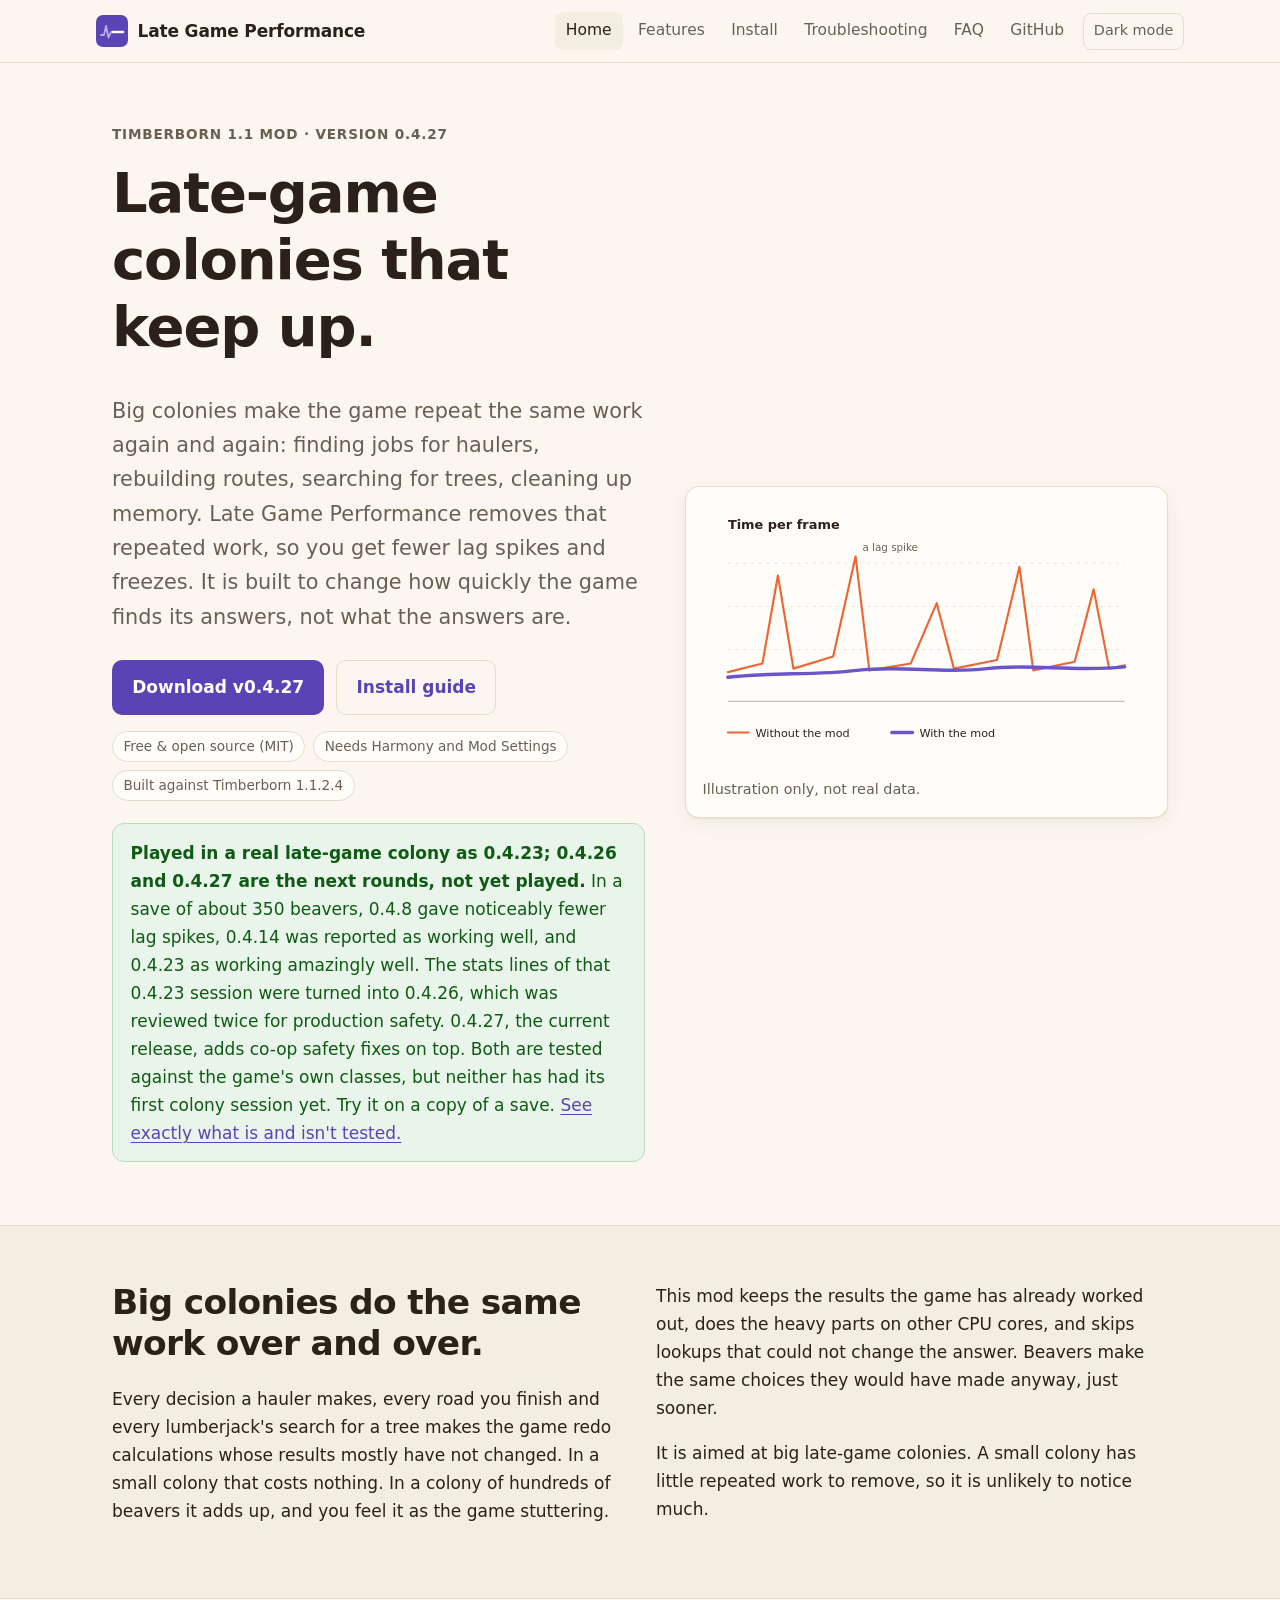
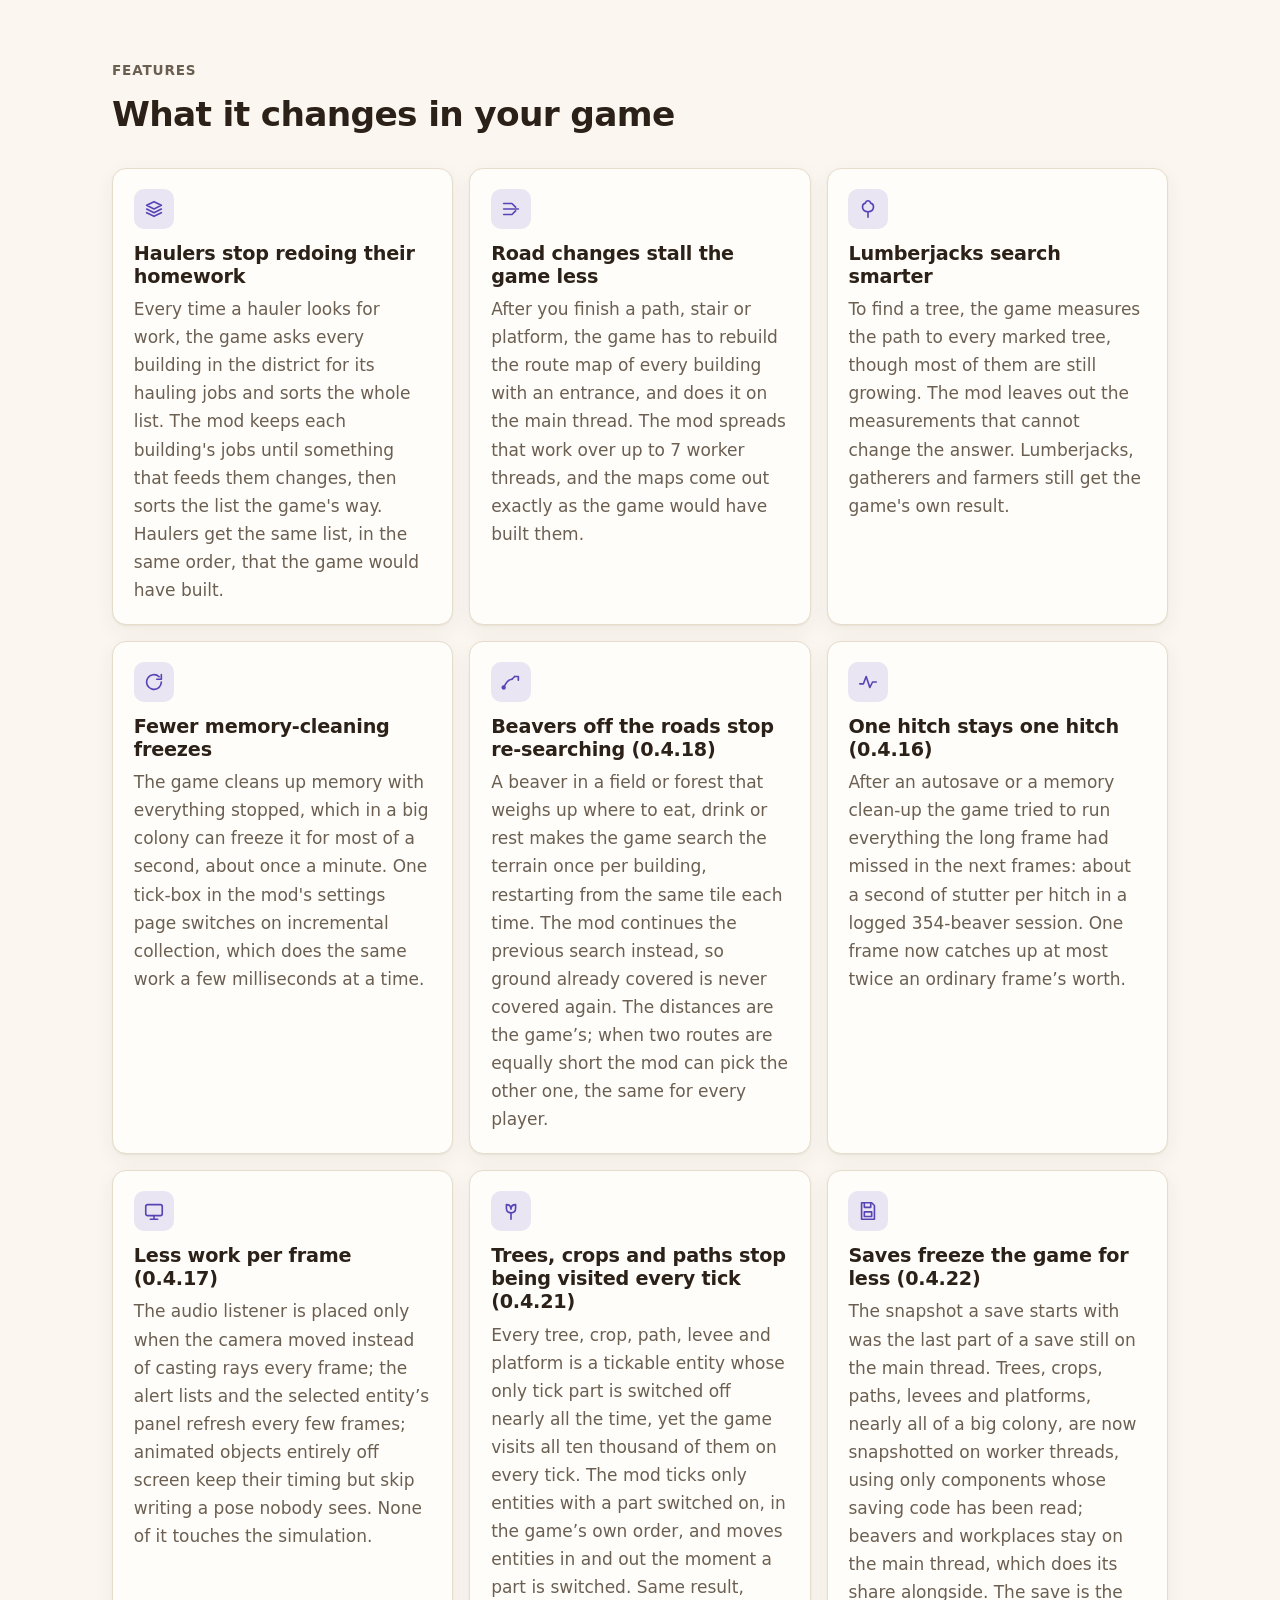
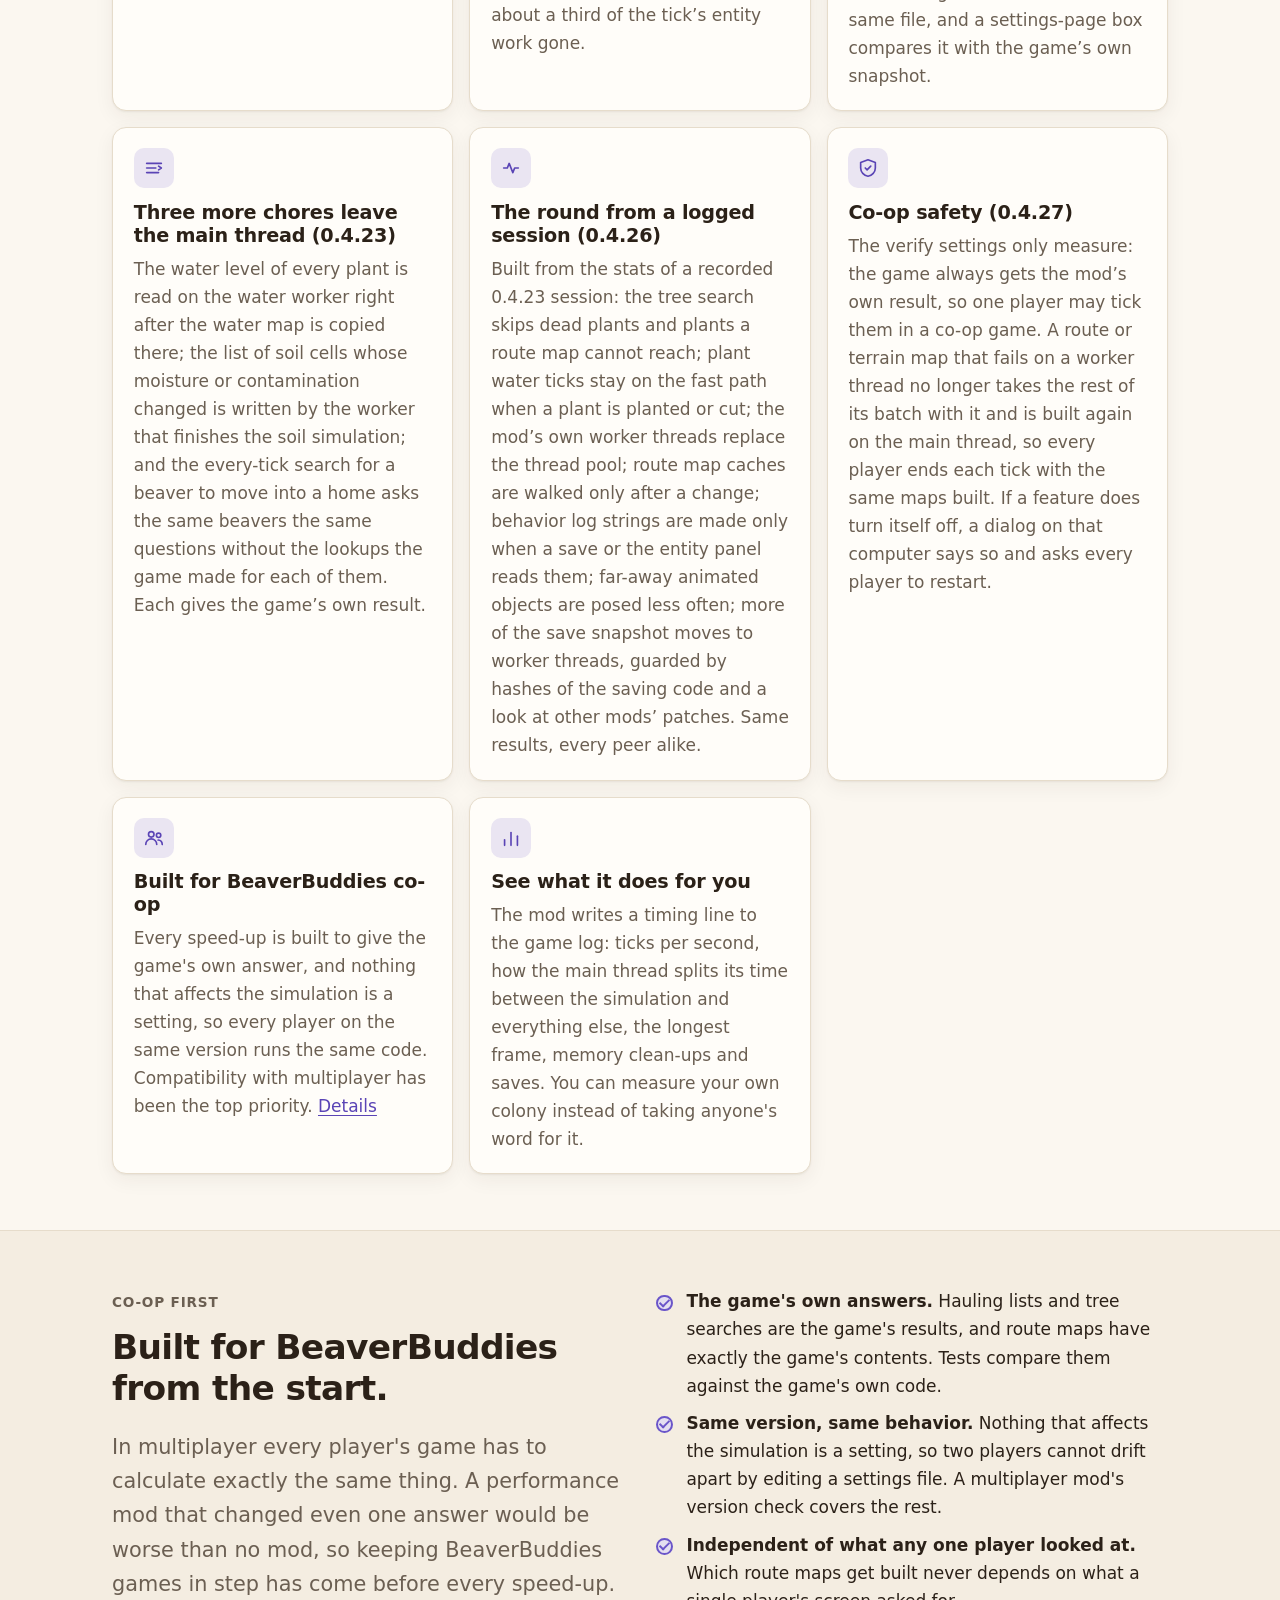
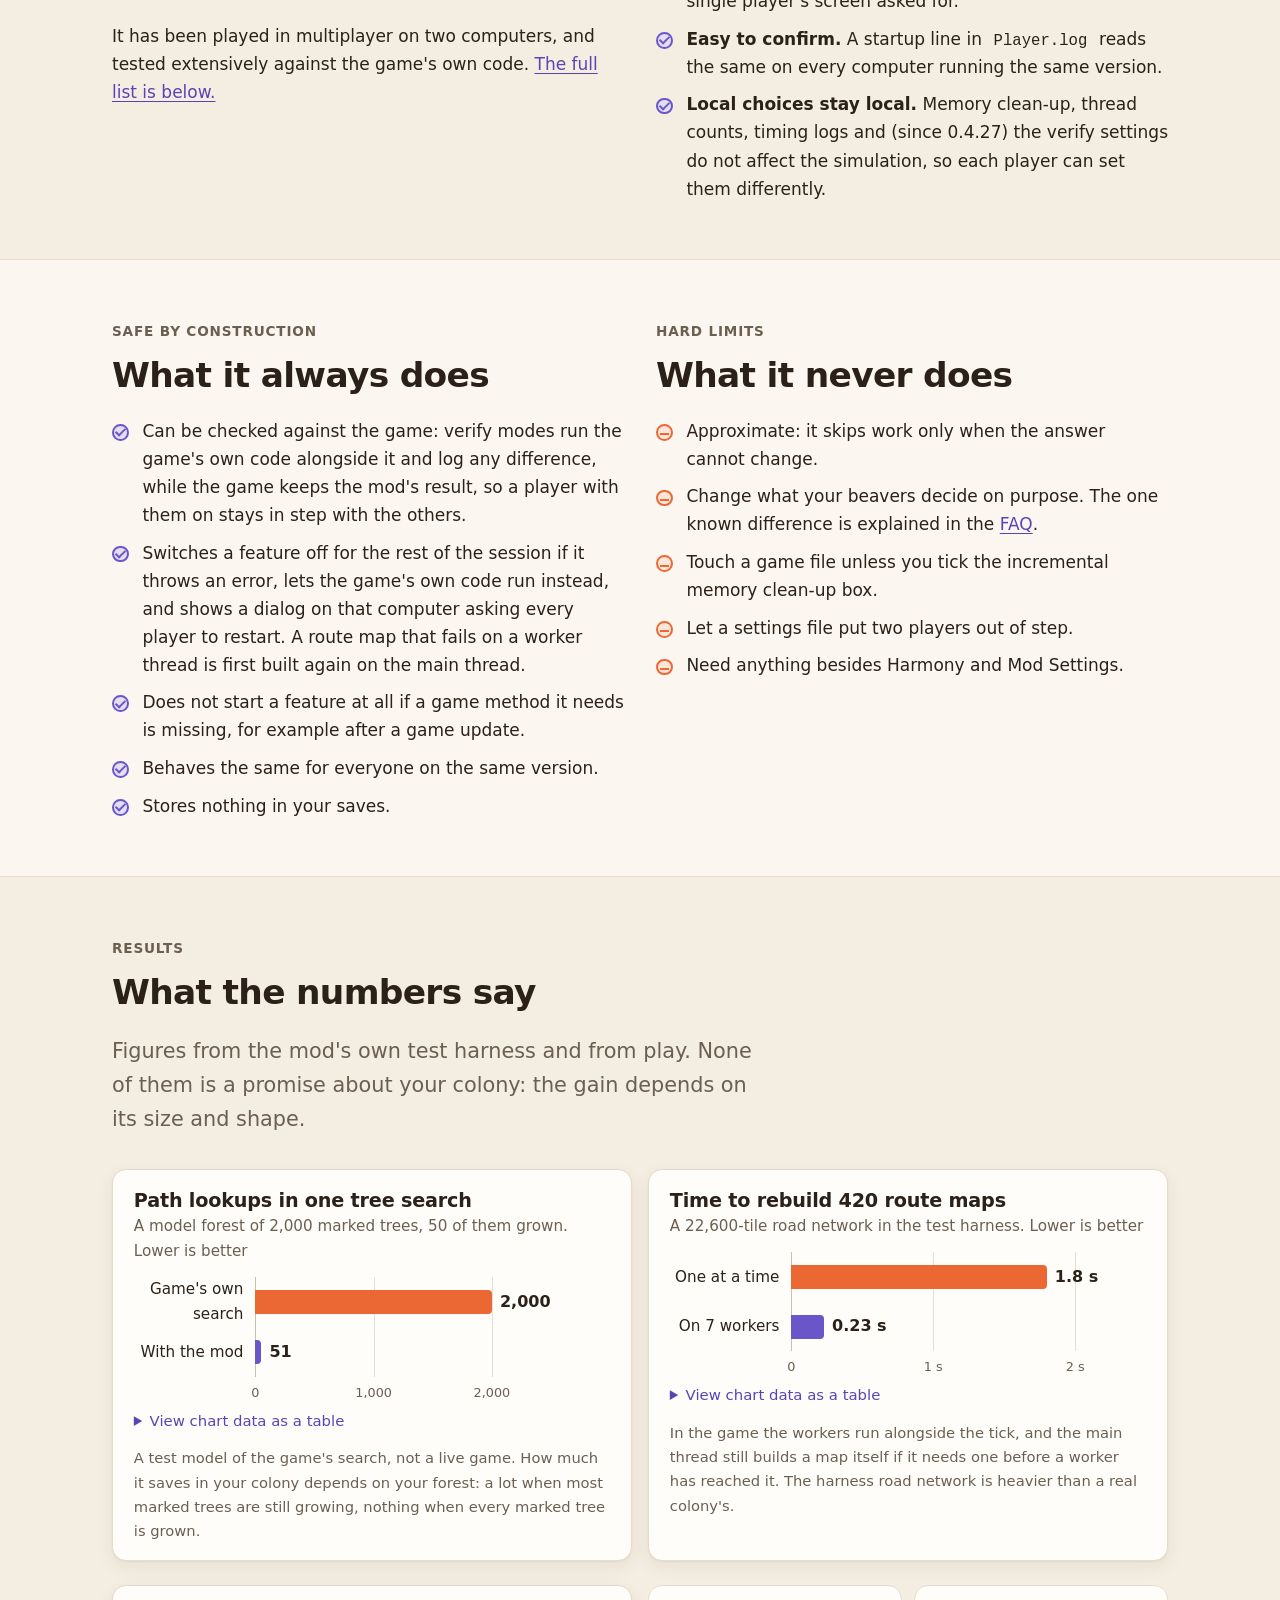
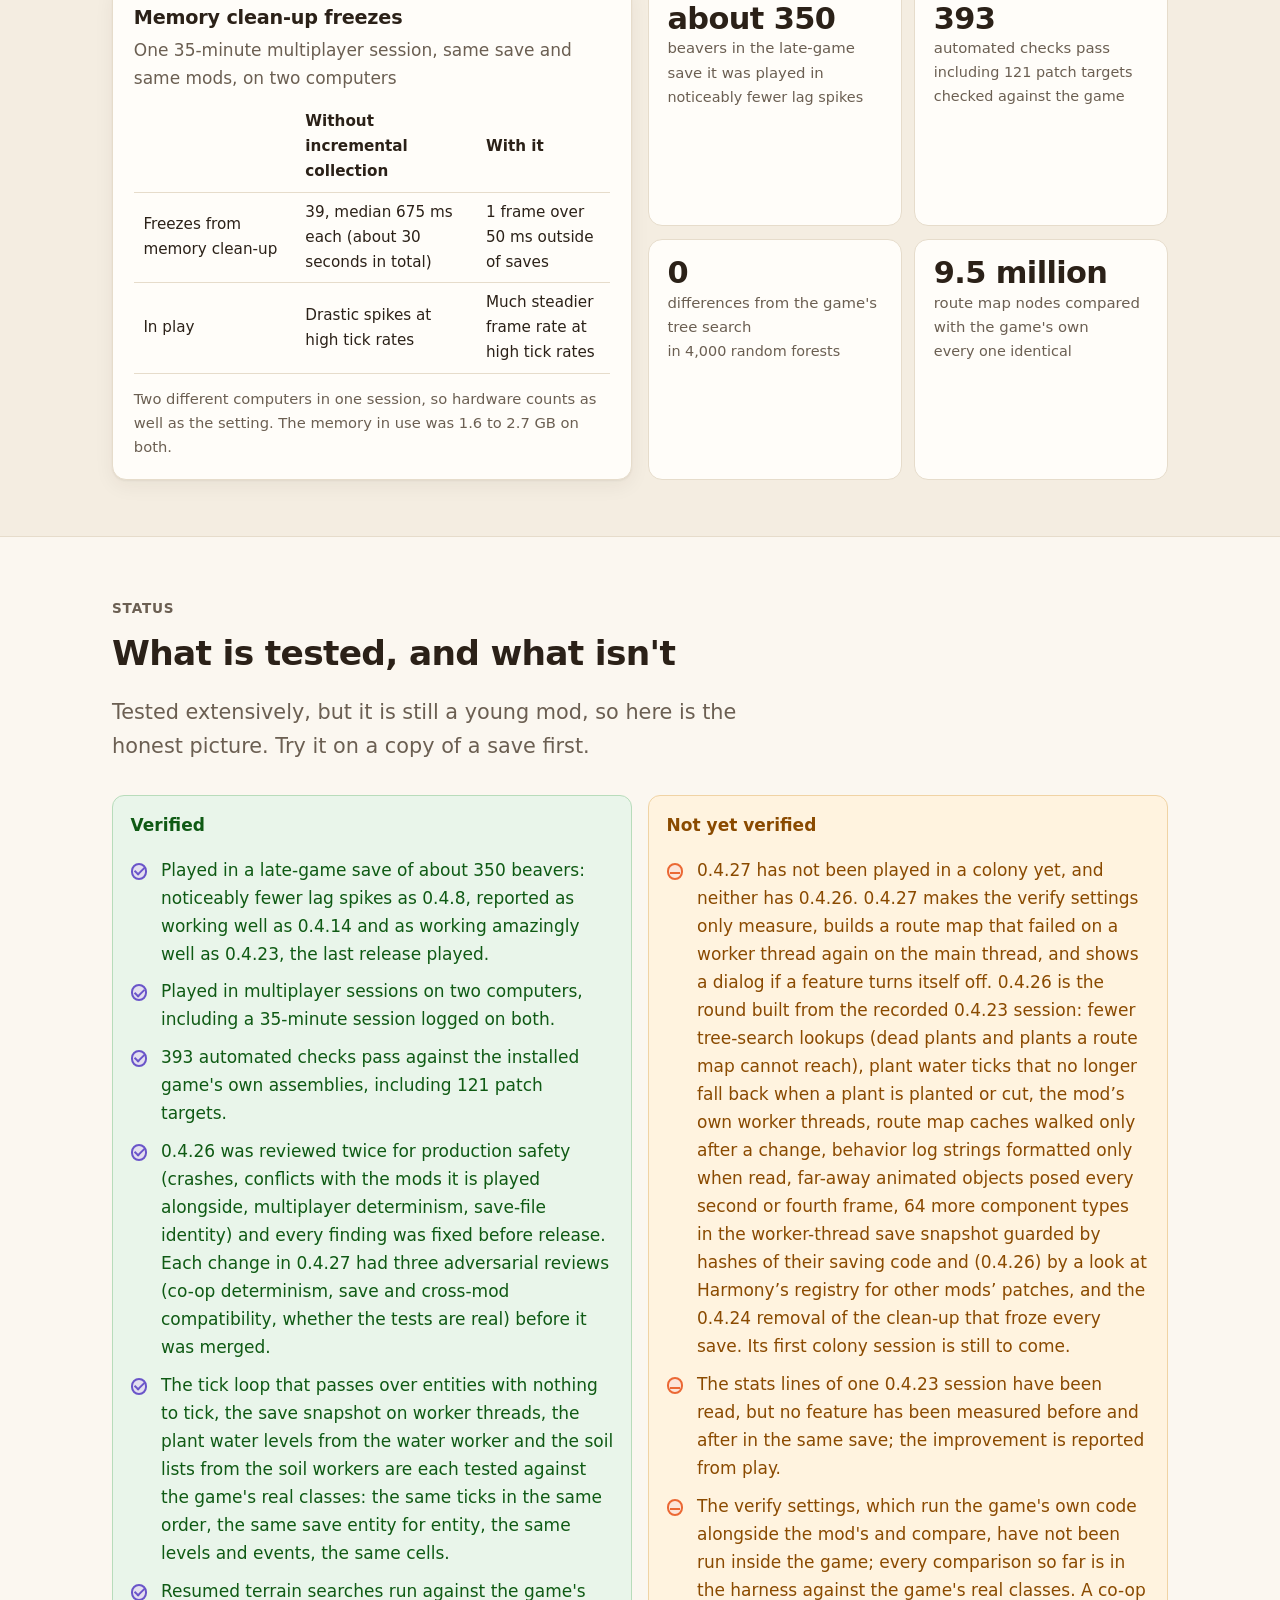
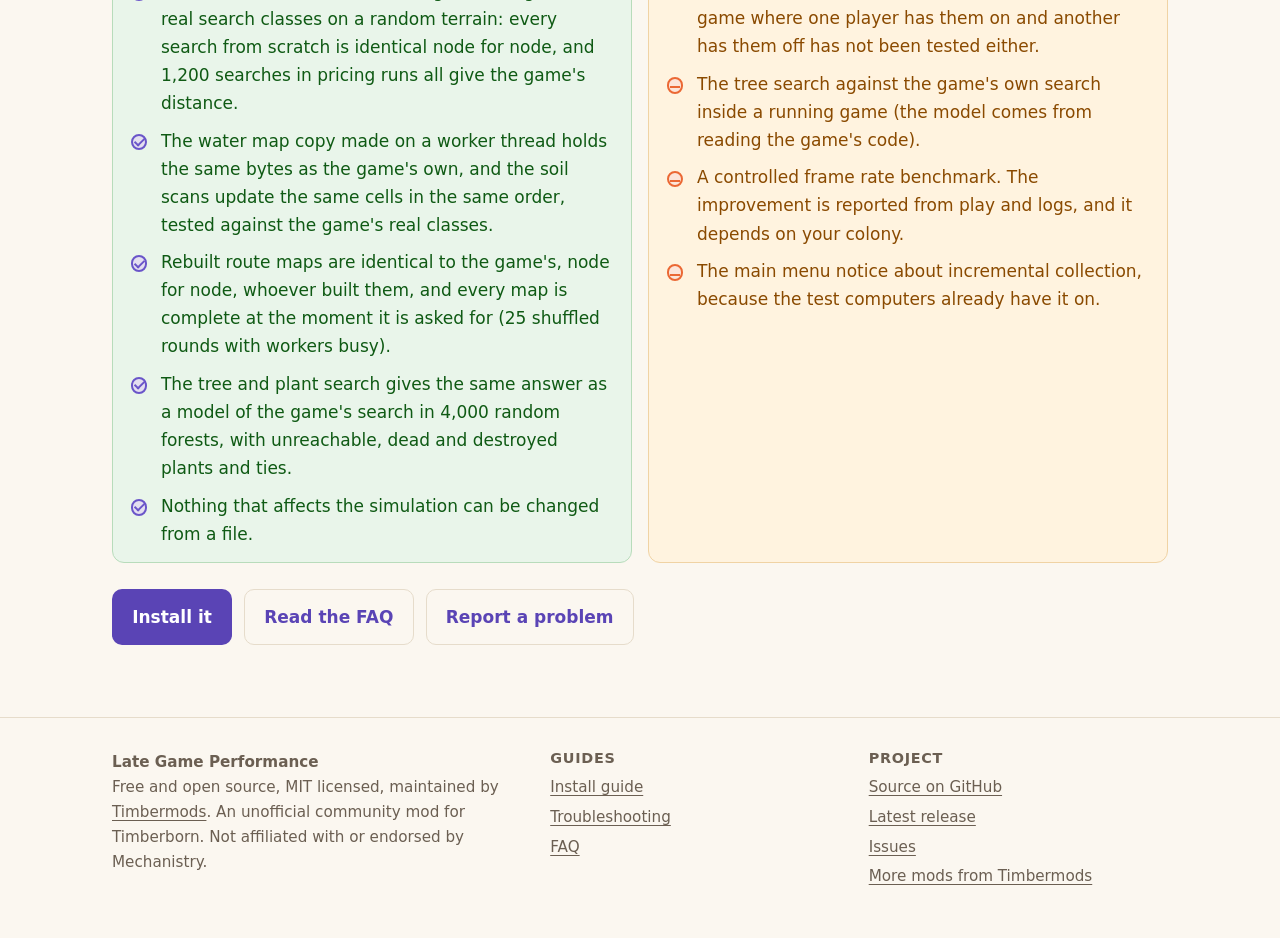
==== commit f04f5763: "Docs: clarify the play-report and 0.4.28 hauling cache sentences Reword the 0.4.8/0.4.14/0.4.23 play" ====
--- a/docs/index.html
+++ b/docs/index.html
@@ -46,7 +46,7 @@
         <li>Built against Timberborn 1.1.2.4</li>
       </ul>
       <div class="notice ok" role="note" data-release-pinned="0.4.27">
-        <p><strong>Played in a real late-game colony as 0.4.23; 0.4.26 and 0.4.27 are the next rounds, not yet played.</strong> In a save of about 350 beavers the mod gave noticeably fewer lag spikes as 0.4.8, was reported as working well as 0.4.14, and as working amazingly well as 0.4.23. The stats lines of that 0.4.23 session were turned into 0.4.26, which was reviewed twice for production safety. 0.4.27, the current release, adds co-op safety fixes on top. Both are tested against the game's own classes, but neither has had its first colony session yet. Try it on a copy of a save. <a href="#status">See exactly what is and isn't tested.</a></p>
+        <p><strong>Played in a real late-game colony as 0.4.23; 0.4.26 and 0.4.27 are the next rounds, not yet played.</strong> In a save of about 350 beavers, 0.4.8 gave noticeably fewer lag spikes, 0.4.14 was reported as working well, and 0.4.23 as working amazingly well. The stats lines of that 0.4.23 session were turned into 0.4.26, which was reviewed twice for production safety. 0.4.27, the current release, adds co-op safety fixes on top. Both are tested against the game's own classes, but neither has had its first colony session yet. Try it on a copy of a save. <a href="#status">See exactly what is and isn't tested.</a></p>
       </div>
     </div>
     <figure class="diagram">
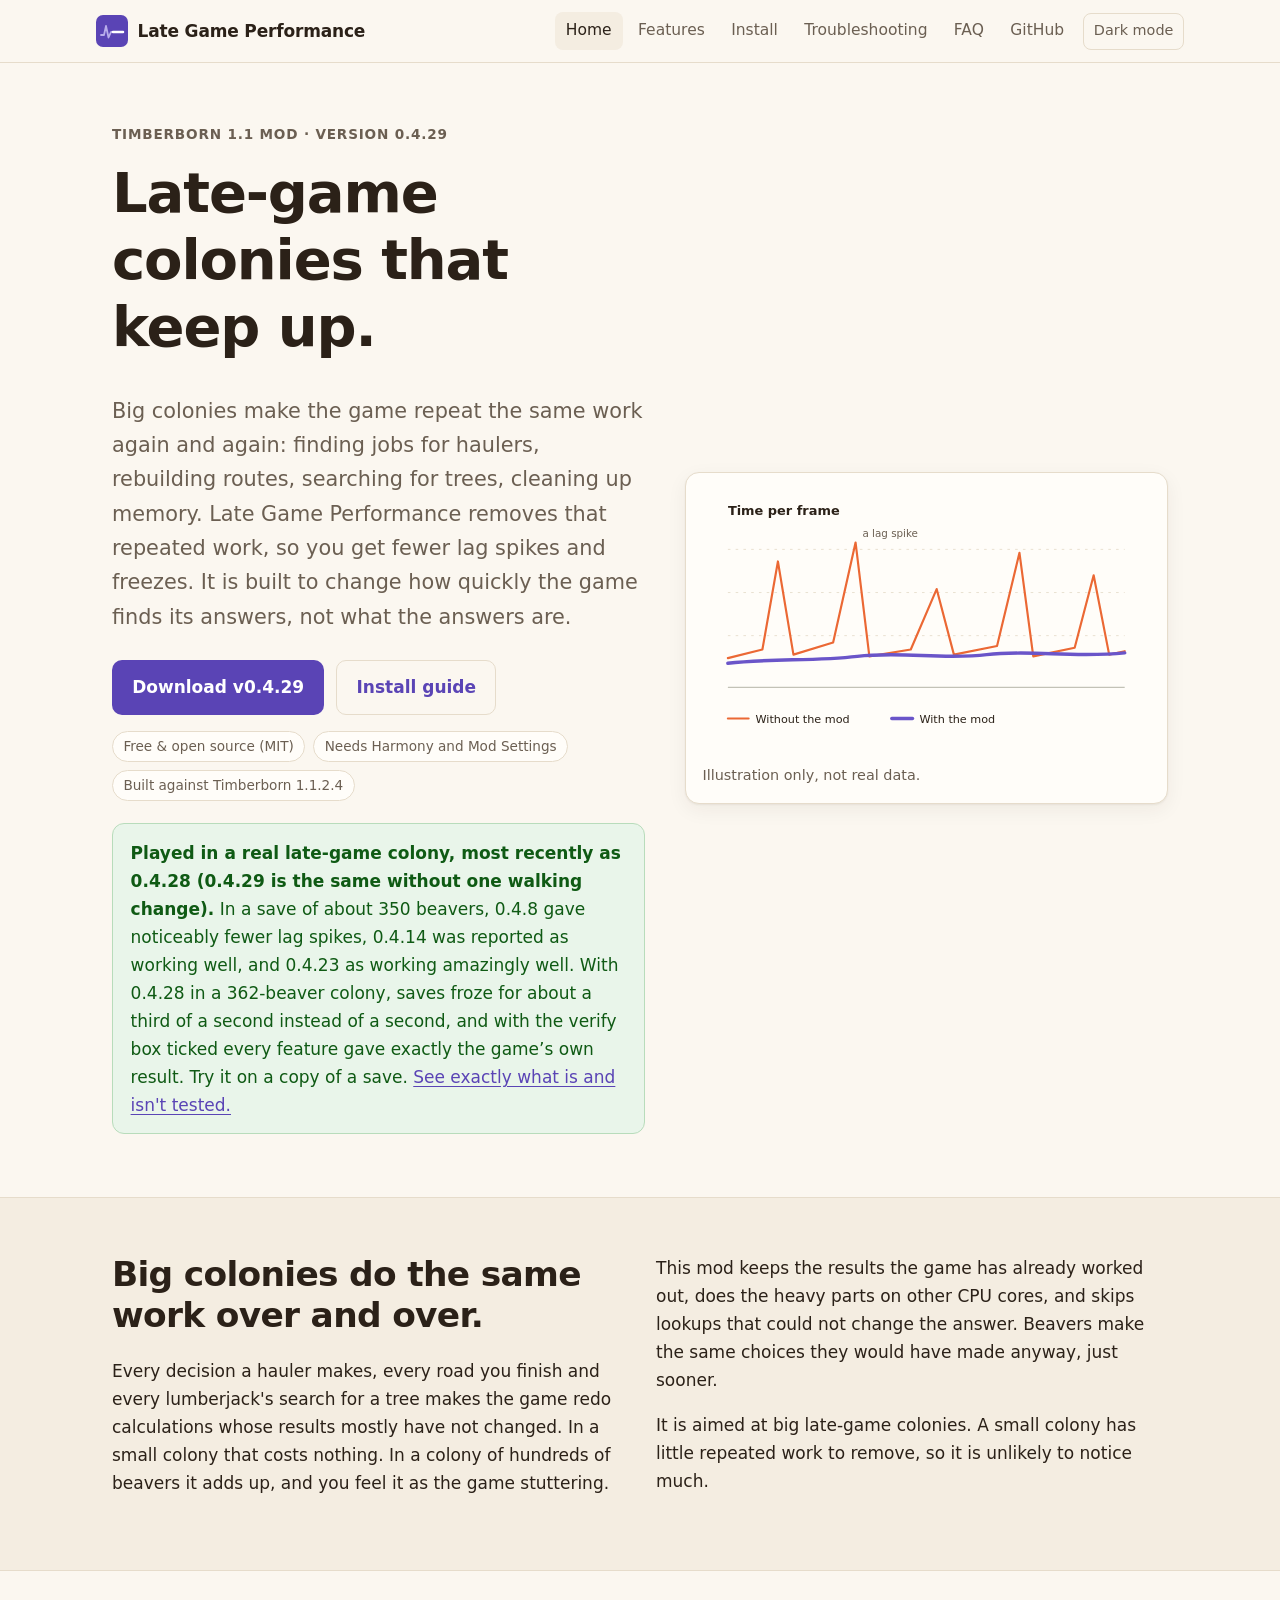
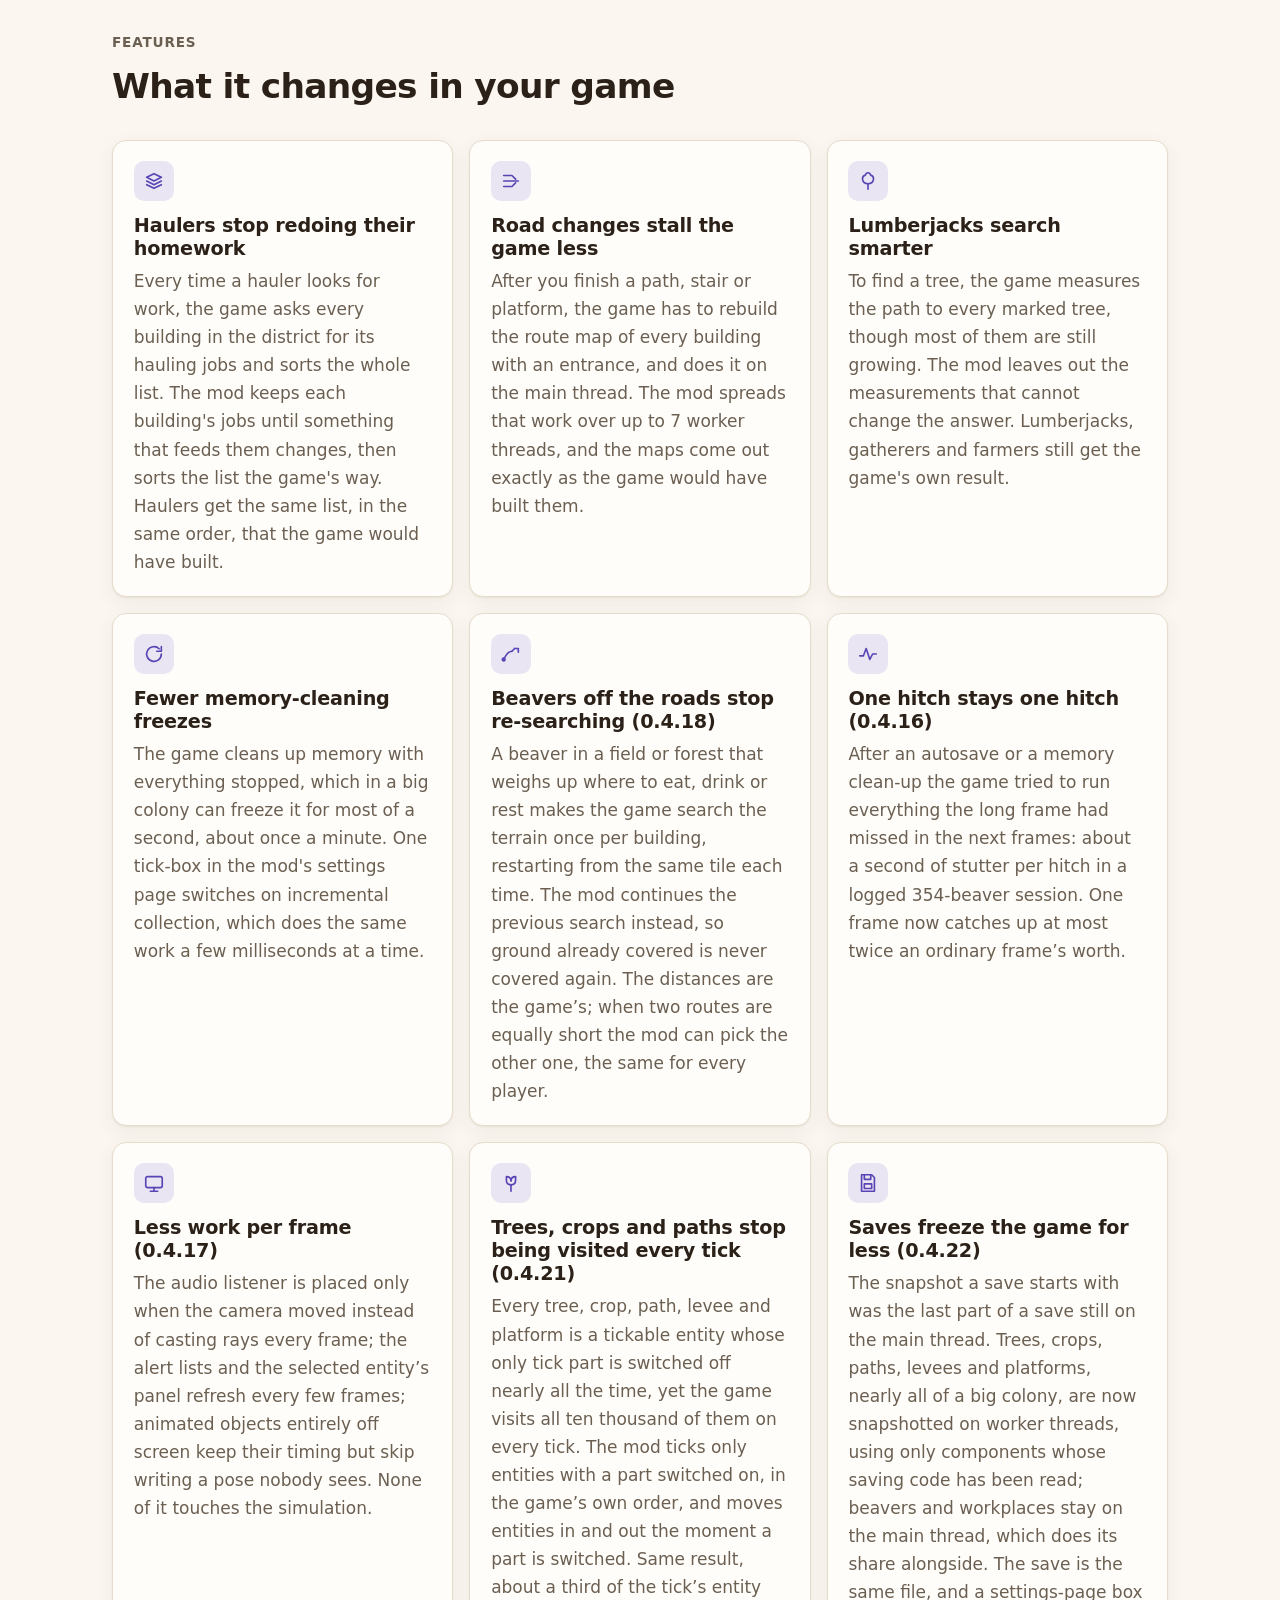
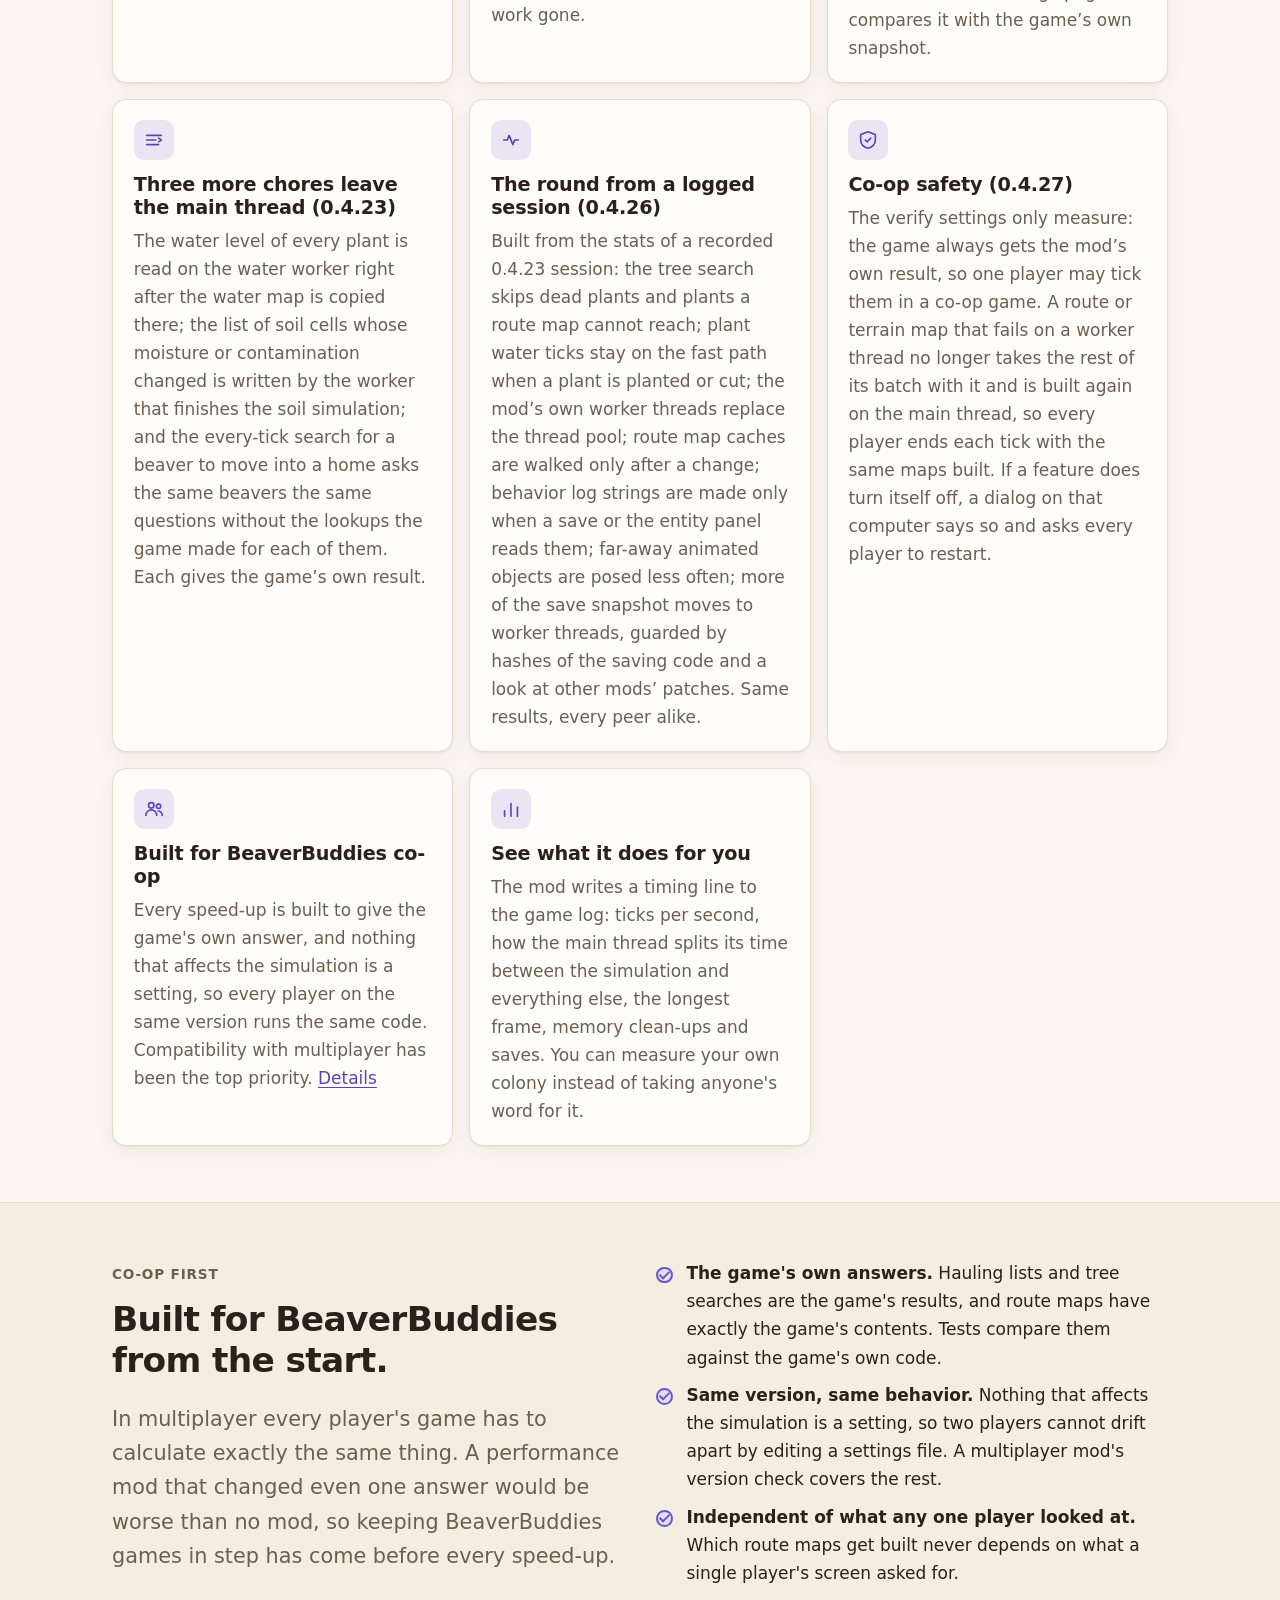
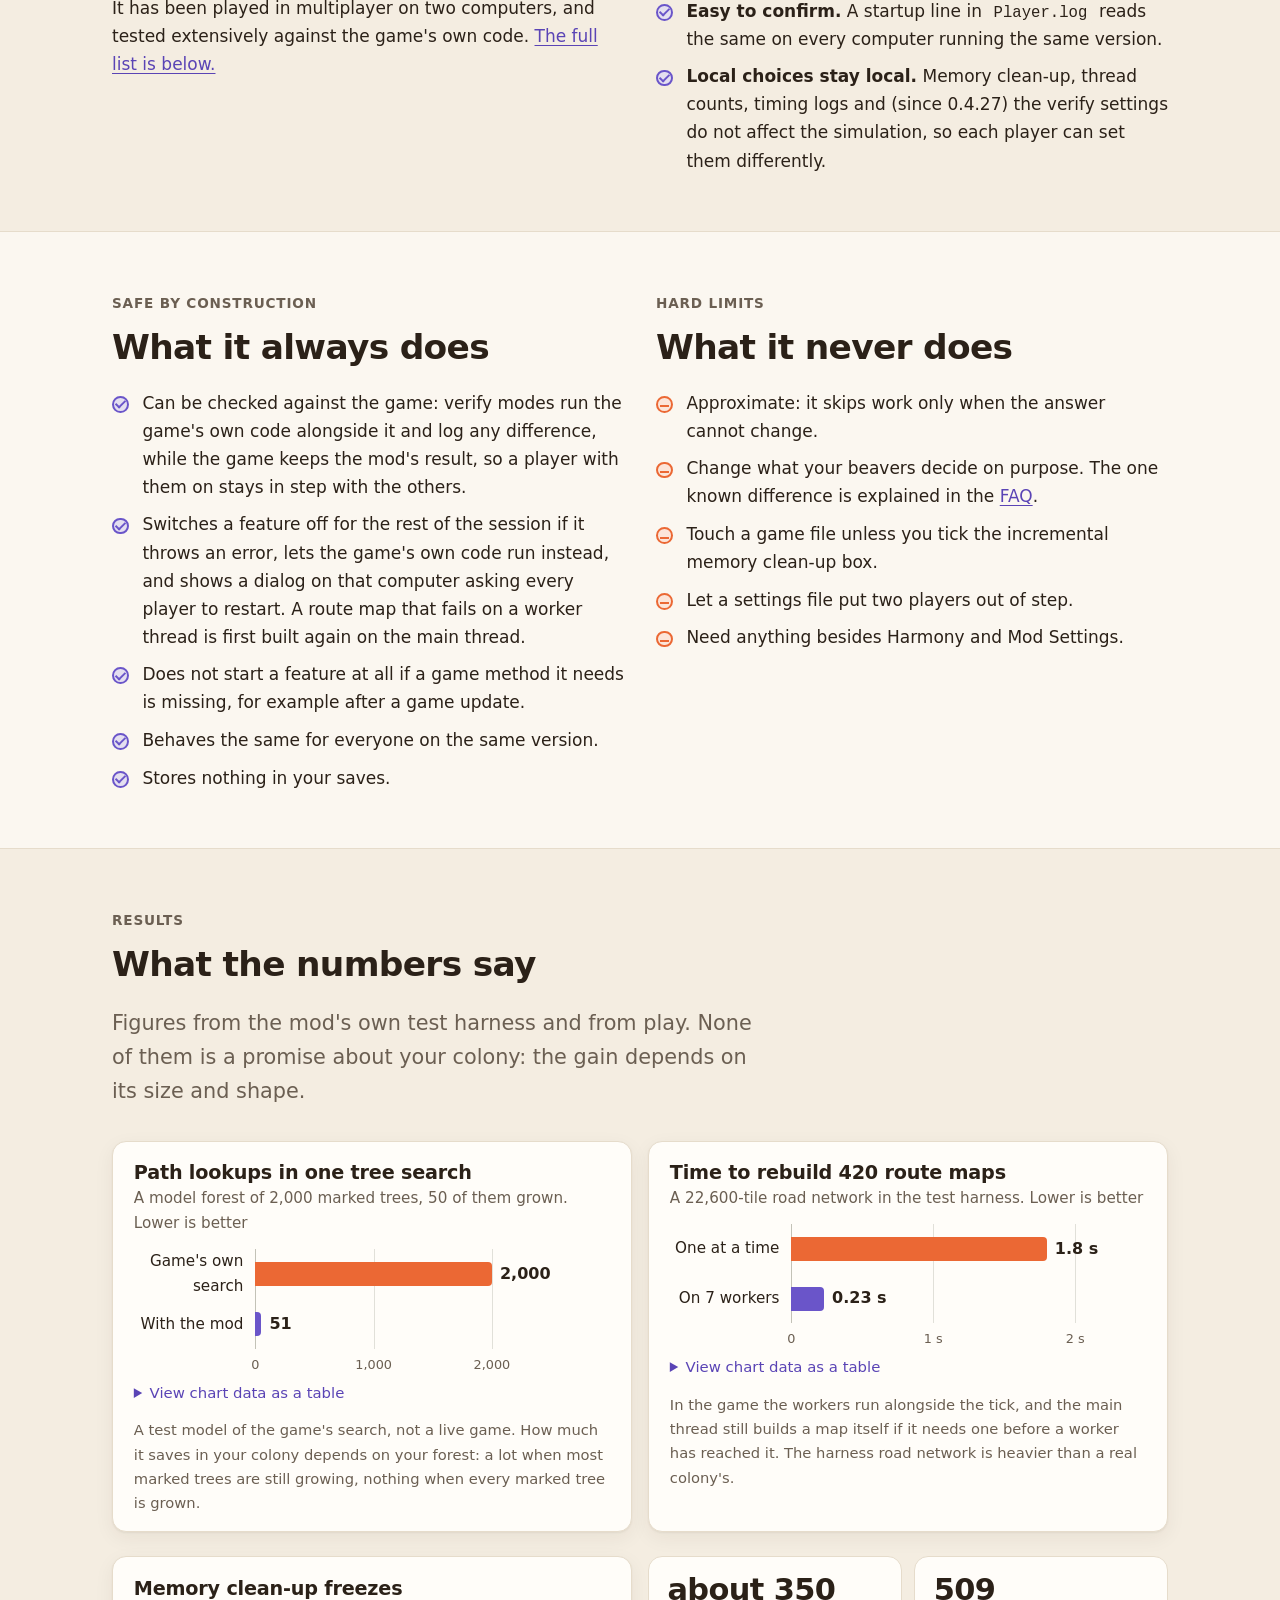
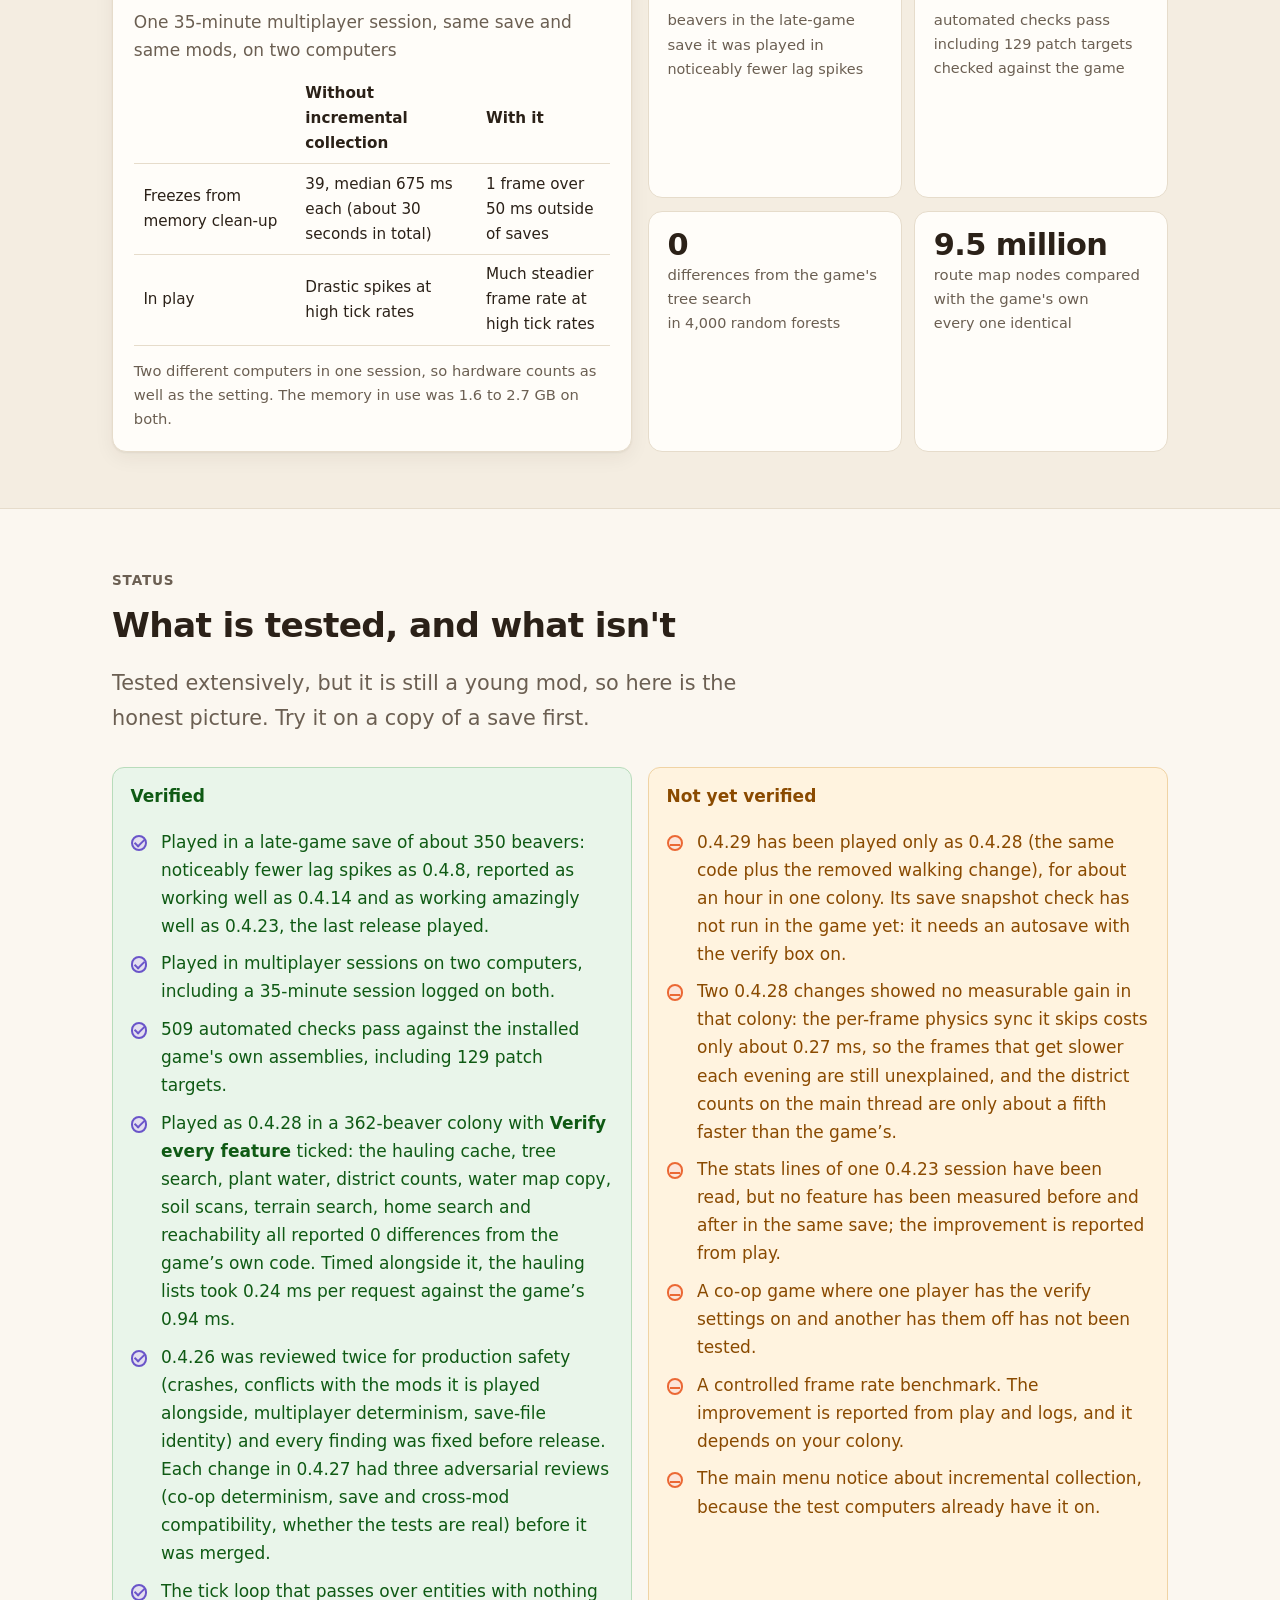
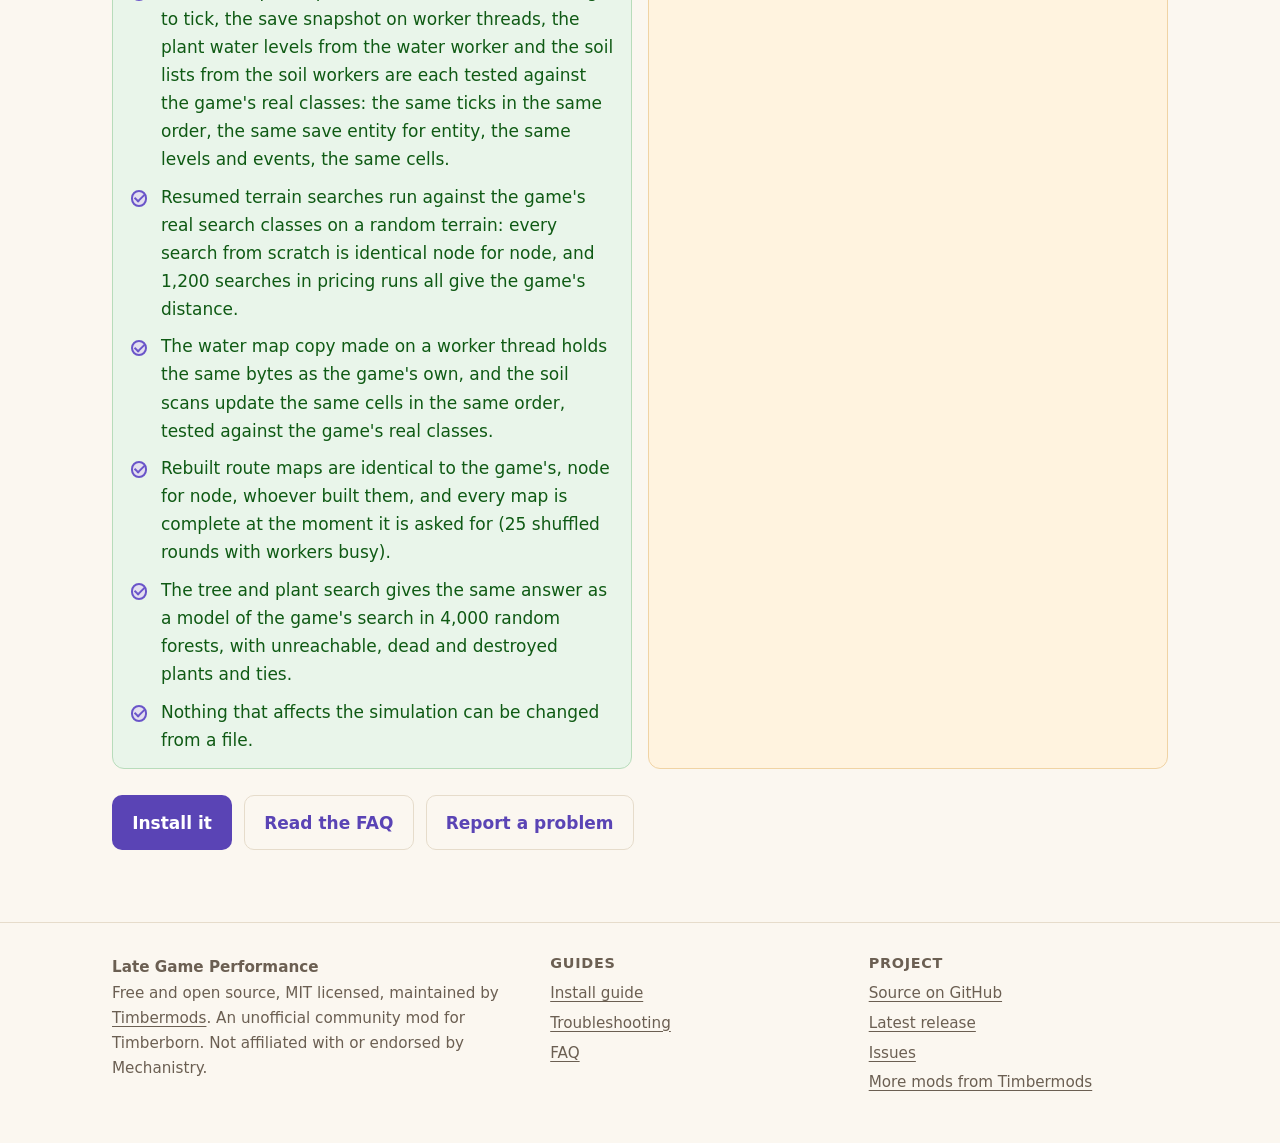
==== commit 47499a2d: "0.4.29 as the latest release: README and website pinned to 0.4.29 0.4.29 is 0.4.28 without PathFollo" ====
--- a/docs/index.html
+++ b/docs/index.html
@@ -33,11 +33,11 @@
 <section class="hero">
   <div class="wrap hero-grid">
     <div>
-      <span class="eyebrow">Timberborn 1.1 mod &middot; Version <span data-release="version">0.4.27</span></span>
+      <span class="eyebrow">Timberborn 1.1 mod &middot; Version <span data-release="version">0.4.29</span></span>
       <h1>Late-game colonies that keep up.</h1>
       <p class="lead">Big colonies make the game repeat the same work again and again: finding jobs for haulers, rebuilding routes, searching for trees, cleaning up memory. Late Game Performance removes that repeated work, so you get fewer lag spikes and freezes. It is built to change how quickly the game finds its answers, not what the answers are.</p>
       <div class="cta">
-        <a class="btn" href="https://github.com/timbermods/LateGamePerformance/releases/latest" data-release-href="download"><span>Download <span data-release="tag">v0.4.27</span></span></a>
+        <a class="btn" href="https://github.com/timbermods/LateGamePerformance/releases/latest" data-release-href="download"><span>Download <span data-release="tag">v0.4.29</span></span></a>
         <a class="btn ghost" href="install.html">Install guide</a>
       </div>
       <ul class="badges" aria-label="Facts">
@@ -45,8 +45,8 @@
         <li>Needs Harmony and Mod Settings</li>
         <li>Built against Timberborn 1.1.2.4</li>
       </ul>
-      <div class="notice ok" role="note" data-release-pinned="0.4.27">
-        <p><strong>Played in a real late-game colony as 0.4.23; 0.4.26 and 0.4.27 are the next rounds, not yet played.</strong> In a save of about 350 beavers, 0.4.8 gave noticeably fewer lag spikes, 0.4.14 was reported as working well, and 0.4.23 as working amazingly well. The stats lines of that 0.4.23 session were turned into 0.4.26, which was reviewed twice for production safety. 0.4.27, the current release, adds co-op safety fixes on top. Both are tested against the game's own classes, but neither has had its first colony session yet. Try it on a copy of a save. <a href="#status">See exactly what is and isn't tested.</a></p>
+      <div class="notice ok" role="note" data-release-pinned="0.4.29">
+        <p><strong>Played in a real late-game colony, most recently as 0.4.28 (0.4.29 is the same without one walking change).</strong> In a save of about 350 beavers, 0.4.8 gave noticeably fewer lag spikes, 0.4.14 was reported as working well, and 0.4.23 as working amazingly well. With 0.4.28 in a 362-beaver colony, saves froze for about a third of a second instead of a second, and with the verify box ticked every feature gave exactly the game&rsquo;s own result. Try it on a copy of a save. <a href="#status">See exactly what is and isn't tested.</a></p>
       </div>
     </div>
     <figure class="diagram">
@@ -289,7 +289,7 @@
       </div>
       <div class="tiles wide" style="grid-template-columns:repeat(2,1fr)">
         <div class="tile"><div class="t-value">about 350</div><div class="t-label">beavers in the late-game save it was played in</div><div class="t-note">noticeably fewer lag spikes</div></div>
-        <div class="tile"><div class="t-value">393</div><div class="t-label">automated checks pass</div><div class="t-note">including 121 patch targets checked against the game</div></div>
+        <div class="tile"><div class="t-value">509</div><div class="t-label">automated checks pass</div><div class="t-note">including 129 patch targets checked against the game</div></div>
         <div class="tile"><div class="t-value">0</div><div class="t-label">differences from the game's tree search</div><div class="t-note">in 4,000 random forests</div></div>
         <div class="tile"><div class="t-value">9.5 million</div><div class="t-label">route map nodes compared with the game's own</div><div class="t-note">every one identical</div></div>
       </div>
@@ -299,7 +299,7 @@
 
 <section id="status">
   <div class="wrap">
-    <div class="section-head" data-release-pinned="0.4.27">
+    <div class="section-head" data-release-pinned="0.4.29">
       <span class="eyebrow">Status</span>
       <h2>What is tested, and what isn't</h2>
       <p class="lead">Tested extensively, but it is still a young mod, so here is the honest picture. Try it on a copy of a save first.</p>
@@ -310,7 +310,8 @@
         <ul class="checks">
           <li>Played in a late-game save of about 350 beavers: noticeably fewer lag spikes as 0.4.8, reported as working well as 0.4.14 and as working amazingly well as 0.4.23, the last release played.</li>
           <li>Played in multiplayer sessions on two computers, including a 35-minute session logged on both.</li>
-          <li>393 automated checks pass against the installed game's own assemblies, including 121 patch targets.</li>
+          <li>509 automated checks pass against the installed game's own assemblies, including 129 patch targets.</li>
+          <li>Played as 0.4.28 in a 362-beaver colony with <strong>Verify every feature</strong> ticked: the hauling cache, tree search, plant water, district counts, water map copy, soil scans, terrain search, home search and reachability all reported 0 differences from the game&rsquo;s own code. Timed alongside it, the hauling lists took 0.24 ms per request against the game&rsquo;s 0.94 ms.</li>
           <li>0.4.26 was reviewed twice for production safety (crashes, conflicts with the mods it is played alongside, multiplayer determinism, save-file identity) and every finding was fixed before release. Each change in 0.4.27 had three adversarial reviews (co-op determinism, save and cross-mod compatibility, whether the tests are real) before it was merged.</li>
           <li>The tick loop that passes over entities with nothing to tick, the save snapshot on worker threads, the plant water levels from the water worker and the soil lists from the soil workers are each tested against the game's real classes: the same ticks in the same order, the same save entity for entity, the same levels and events, the same cells.</li>
           <li>Resumed terrain searches run against the game's real search classes on a random terrain: every search from scratch is identical node for node, and 1,200 searches in pricing runs all give the game's distance.</li>
@@ -323,11 +324,11 @@
       <div class="notice" style="margin:0">
         <p><strong>Not yet verified</strong></p>
         <ul class="checks no">
-          <li>0.4.27 has not been played in a colony yet, and neither has 0.4.26. 0.4.27 makes the verify settings only measure, builds a route map that failed on a worker thread again on the main thread, and shows a dialog if a feature turns itself off. 0.4.26 is the round built from the recorded 0.4.23 session: fewer tree-search lookups (dead plants and plants a route map cannot reach), plant water ticks that no longer fall back when a plant is planted or cut, the mod&rsquo;s own worker threads, route map caches walked only after a change, behavior log strings formatted only when read, far-away animated objects posed every second or fourth frame, 64 more component types in the worker-thread save snapshot guarded by hashes of their saving code and (0.4.26) by a look at Harmony&rsquo;s registry for other mods&rsquo; patches, and the 0.4.24 removal of the clean-up that froze every save. Its first colony session is still to come.</li>
+          <li>0.4.29 has been played only as 0.4.28 (the same code plus the removed walking change), for about an hour in one colony. Its save snapshot check has not run in the game yet: it needs an autosave with the verify box on.</li>
+          <li>Two 0.4.28 changes showed no measurable gain in that colony: the per-frame physics sync it skips costs only about 0.27 ms, so the frames that get slower each evening are still unexplained, and the district counts on the main thread are only about a fifth faster than the game&rsquo;s.</li>
           <li>The stats lines of one 0.4.23 session have been read, but no feature has been measured before and after in the same save; the improvement is reported from play.</li>
-          <li>The verify settings, which run the game's own code alongside the mod's and compare, have not been run inside the game; every comparison so far is in the harness against the game's real classes. A co-op game where one player has them on and another has them off has not been tested either.</li>
-          <li>The tree search against the game's own search inside a running game (the model comes from reading the game's code).</li>
-          <li>A controlled frame rate benchmark. The improvement is reported from play and logs, and it depends on your colony.</li>
+          <li>A co-op game where one player has the verify settings on and another has them off has not been tested.</li>
+                    <li>A controlled frame rate benchmark. The improvement is reported from play and logs, and it depends on your colony.</li>
           <li>The main menu notice about incremental collection, because the test computers already have it on.</li>
         </ul>
       </div>
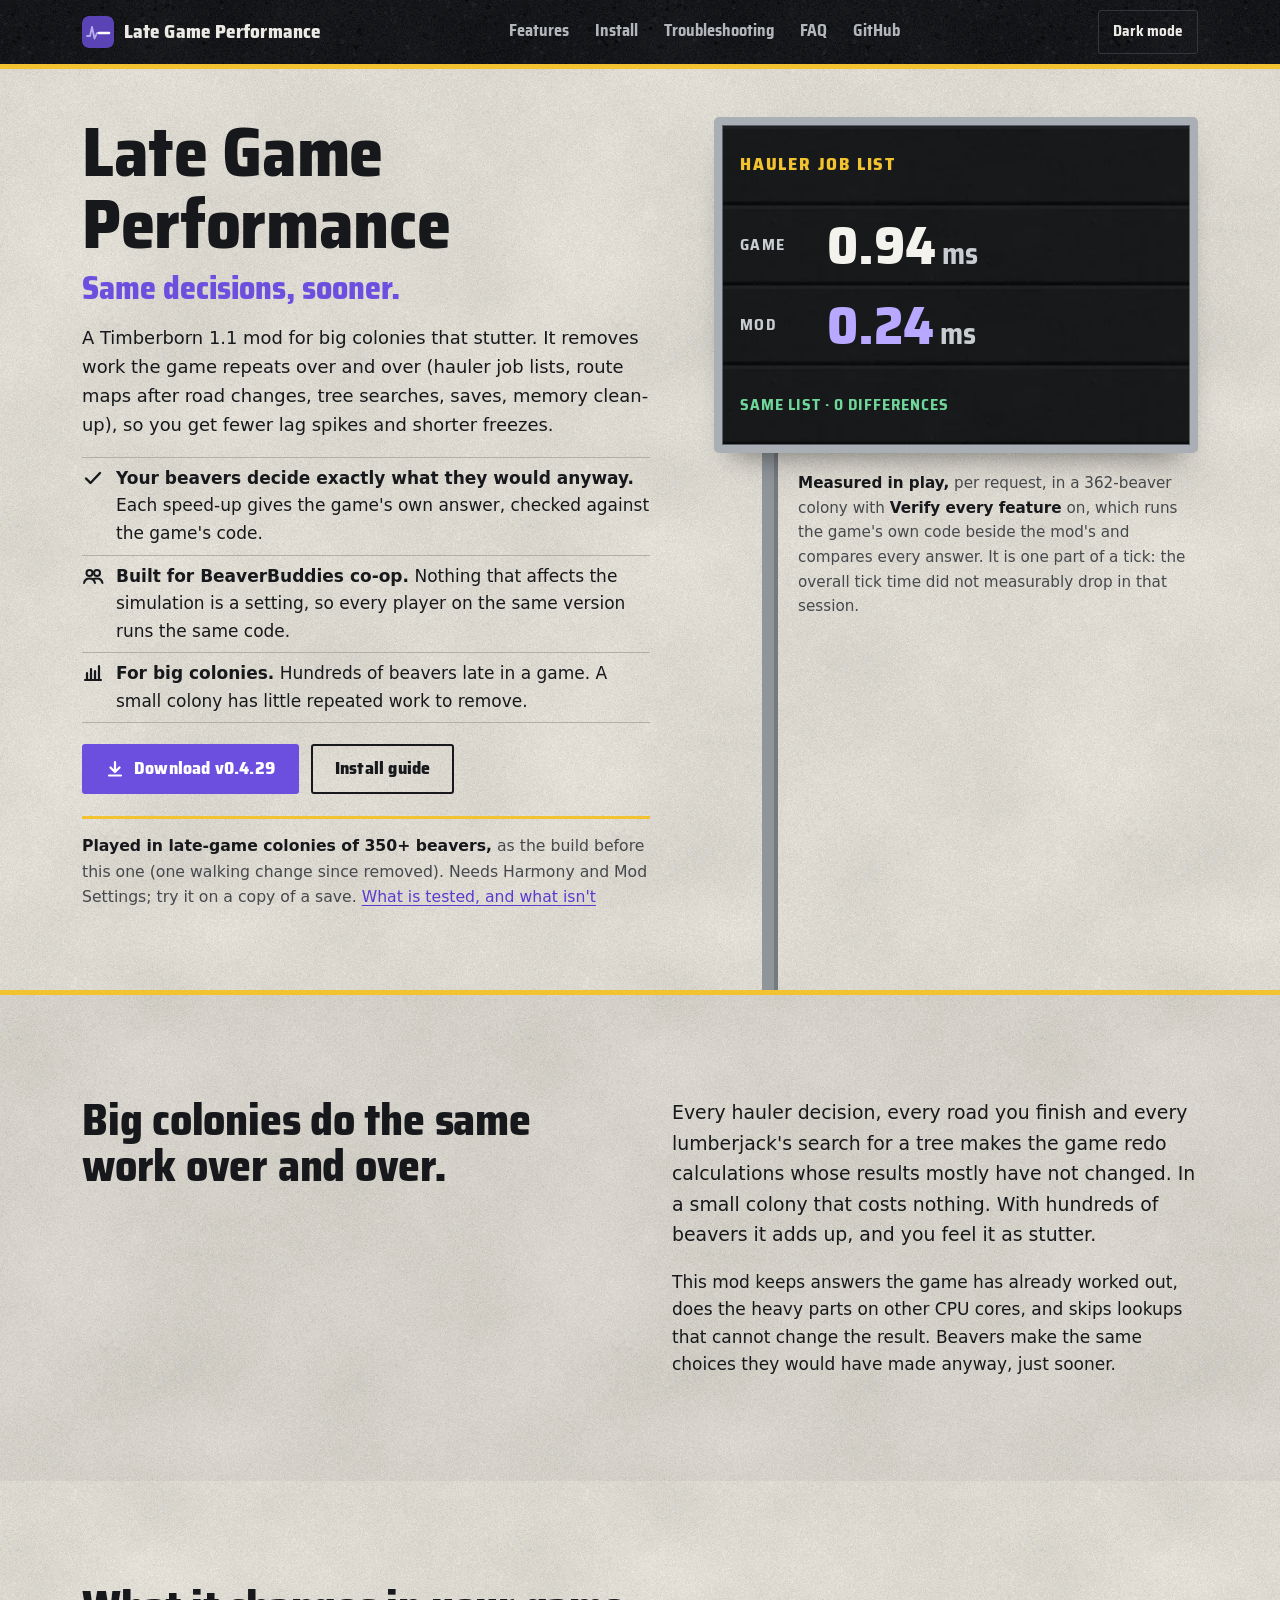
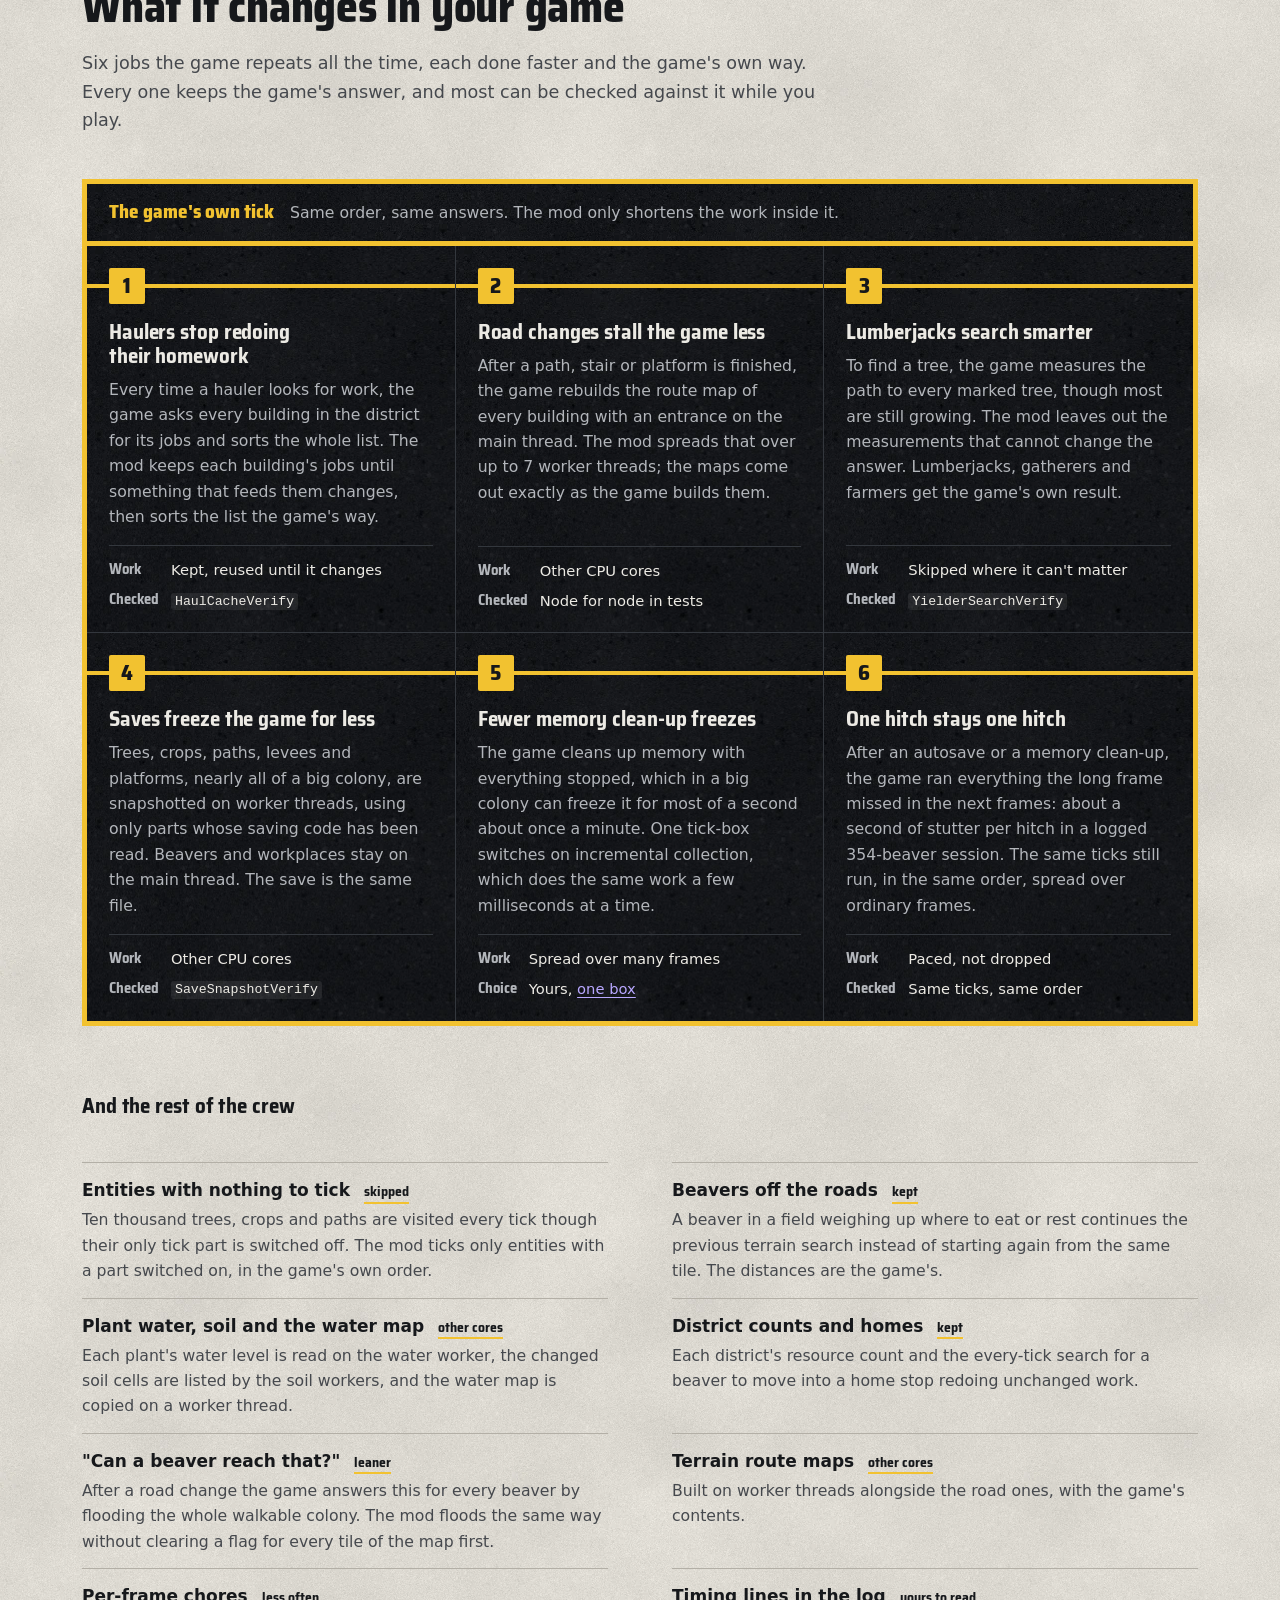
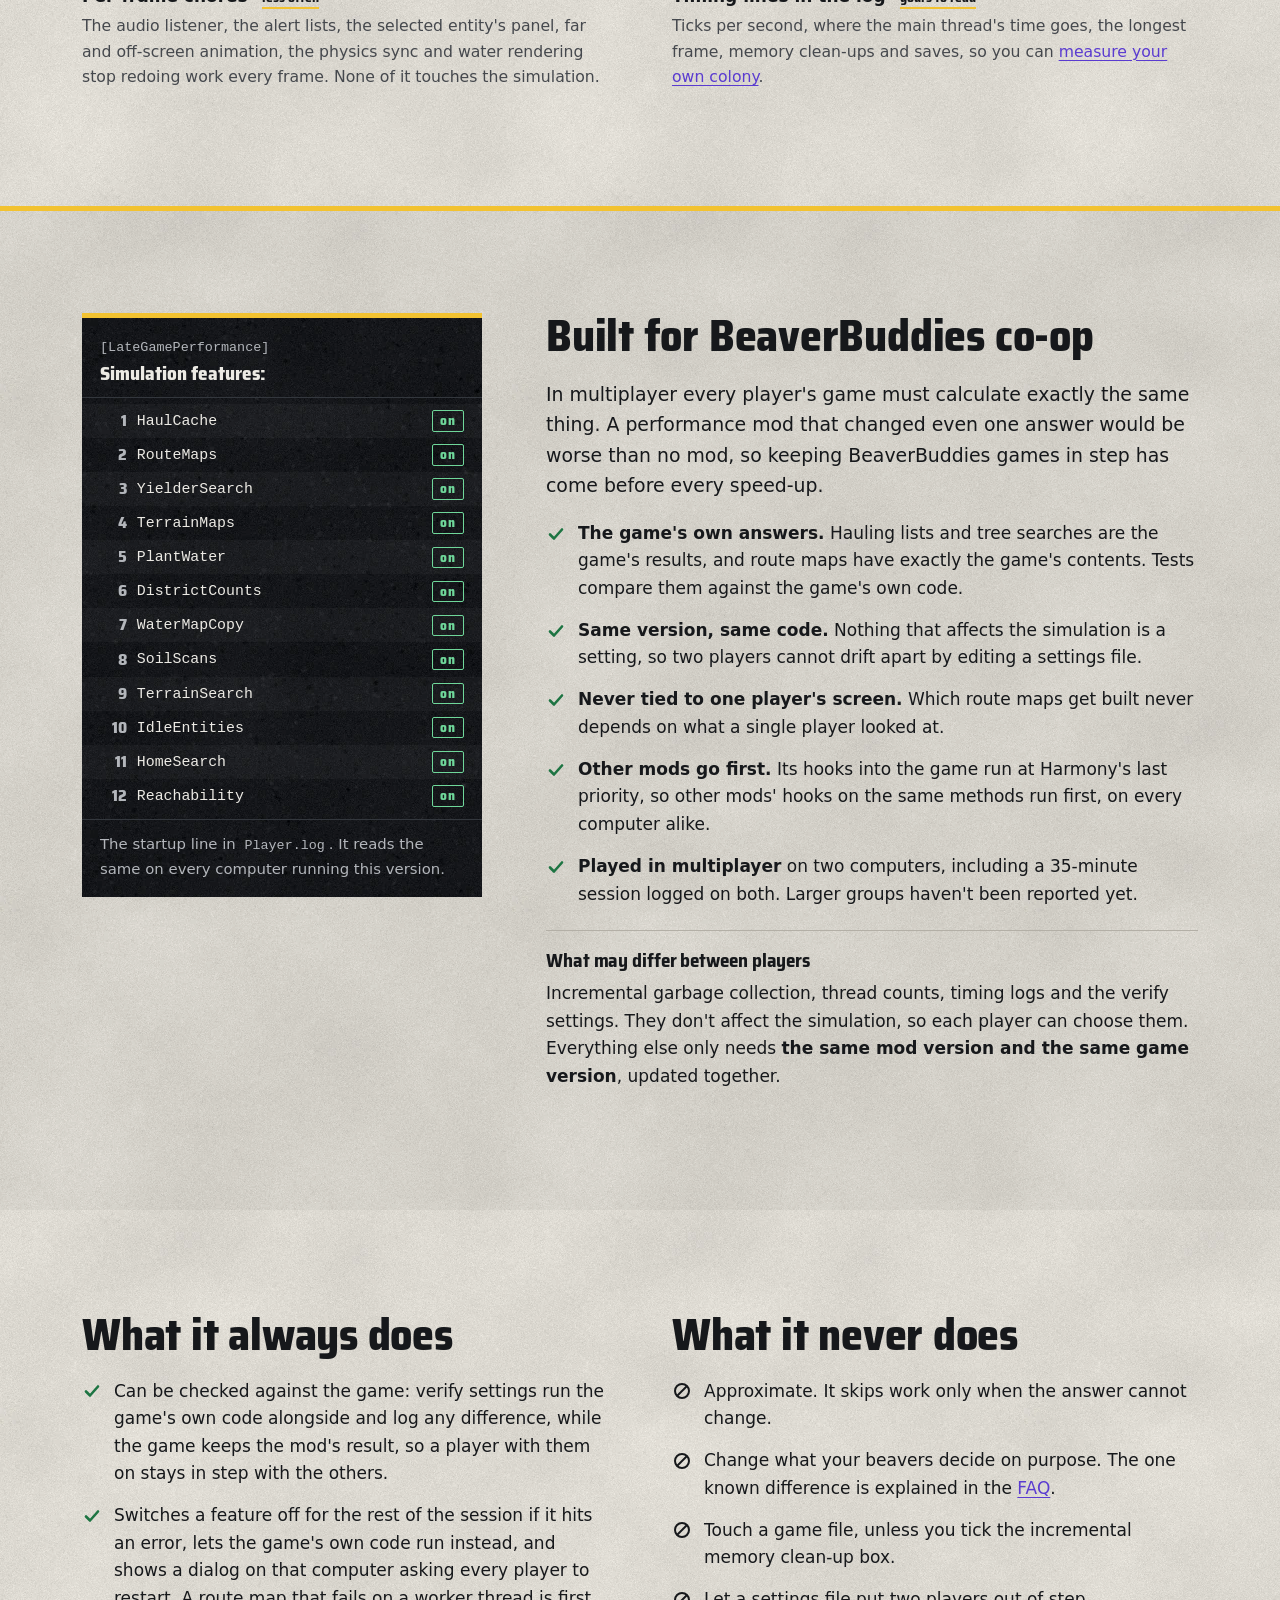
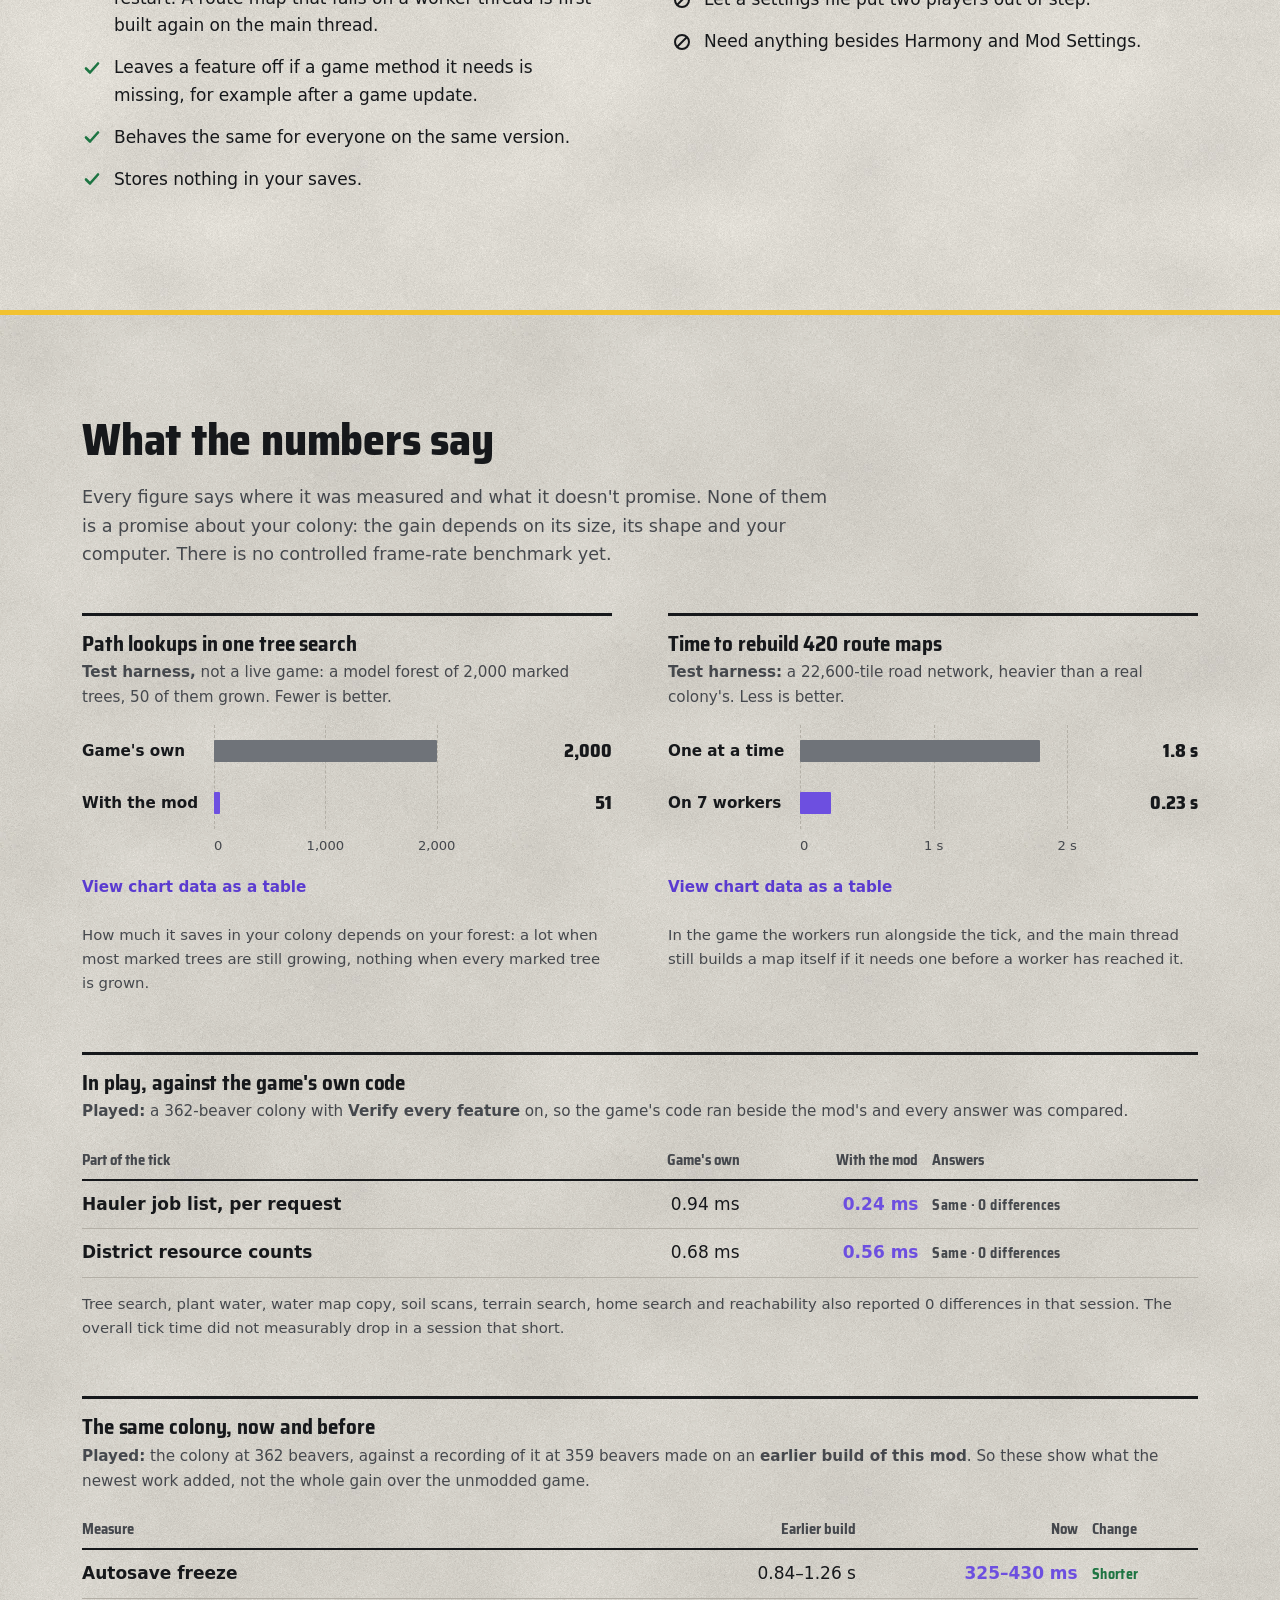
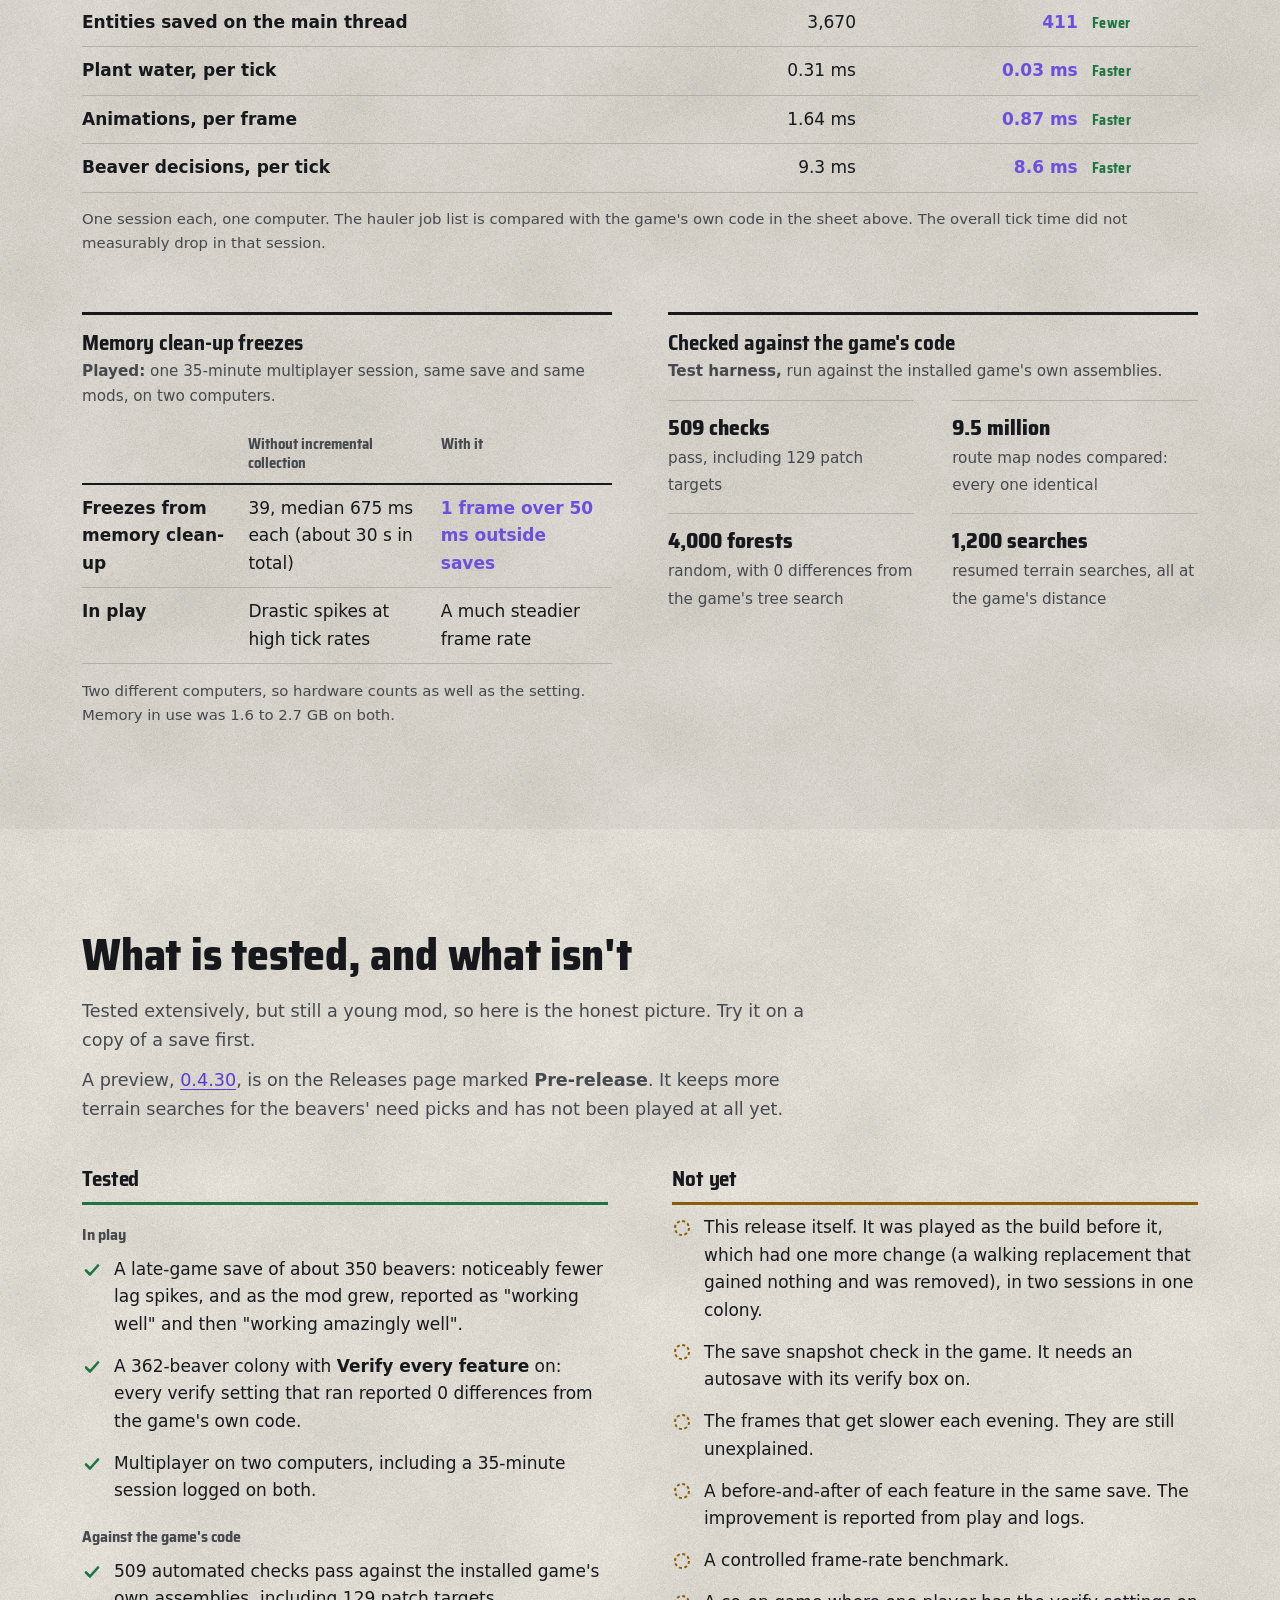
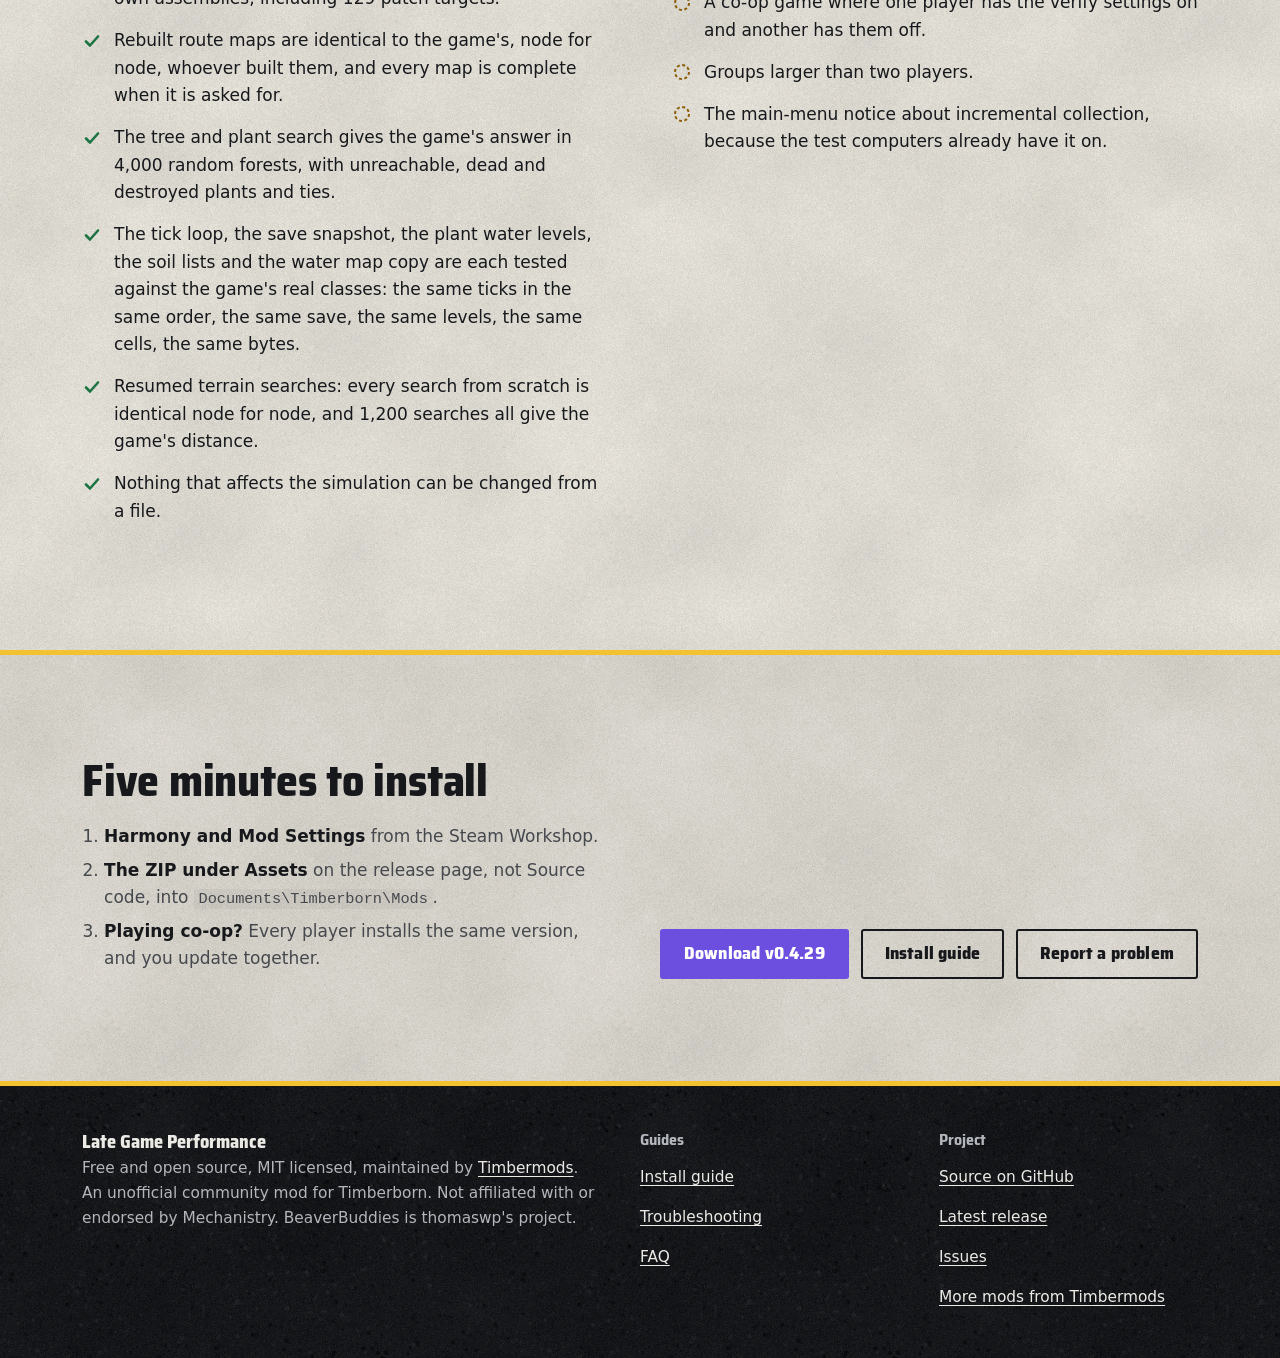
==== commit 1c204dbf: "Website redesign: the Pit Crew The site is rebuilt as a pit crew: the race and the car are the game'" ====
--- a/docs/index.html
+++ b/docs/index.html
@@ -4,203 +4,193 @@
 <meta charset="utf-8">
 <meta name="viewport" content="width=device-width, initial-scale=1">
 <title>Late Game Performance: fewer lag spikes in big Timberborn colonies</title>
-<meta name="description" content="A Timberborn 1.1 mod that removes work the game repeats in large colonies (hauling, routes, tree searches, memory clean-up) so late-game saves stutter less. Built for BeaverBuddies co-op.">
+<meta name="description" content="A Timberborn 1.1 mod that removes work the game repeats in large colonies (hauling, routes, tree searches, saves, memory clean-up) so late-game colonies stutter less. Beavers decide exactly what they would anyway, and it is built for BeaverBuddies co-op.">
 <meta property="og:title" content="Late Game Performance for Timberborn">
-<meta property="og:description" content="Fewer lag spikes in big colonies. It is built to change how quickly the game finds its answers, not what the answers are, and it is built for BeaverBuddies co-op.">
+<meta property="og:description" content="Fewer lag spikes in big colonies. Same decisions, sooner: it changes how quickly the game finds its answers, not what the answers are, and it is built for BeaverBuddies co-op.">
 <meta property="og:type" content="website">
+<meta name="theme-color" content="#141619">
 <link rel="icon" href="favicon.svg" type="image/svg+xml">
 <script>try{var t=localStorage.getItem('lgp-theme');if(t)document.documentElement.setAttribute('data-theme',t)}catch(e){}</script>
+<link rel="preload" href="fonts/saira-semi-condensed-latin-800.woff2" as="font" type="font/woff2" crossorigin>
 <link rel="stylesheet" href="style.css">
 </head>
 <body>
 <a class="skip" href="#main">Skip to content</a>
 <header class="site-header">
-  <div class="wrap bar">
+  <div class="wrap masthead">
     <a class="brand" href="index.html"><img src="favicon.svg" alt="" width="32" height="32"> Late Game Performance</a>
     <nav class="nav" aria-label="Main">
-      <a href="index.html" aria-current="page">Home</a>
       <a href="index.html#features">Features</a>
       <a href="install.html">Install</a>
       <a href="troubleshooting.html">Troubleshooting</a>
       <a href="faq.html">FAQ</a>
       <a href="https://github.com/timbermods/LateGamePerformance">GitHub</a>
-      <button class="theme-btn" id="theme-toggle" type="button">Dark mode</button>
     </nav>
+    <button class="theme-btn" id="theme-toggle" type="button">Dark mode</button>
   </div>
 </header>
 
 <main id="main">
+<!-- ============ hero ============ -->
 <section class="hero">
   <div class="wrap hero-grid">
     <div>
-      <span class="eyebrow">Timberborn 1.1 mod &middot; Version <span data-release="version">0.4.29</span></span>
-      <h1>Late-game colonies that keep up.</h1>
-      <p class="lead">Big colonies make the game repeat the same work again and again: finding jobs for haulers, rebuilding routes, searching for trees, cleaning up memory. Late Game Performance removes that repeated work, so you get fewer lag spikes and freezes. It is built to change how quickly the game finds its answers, not what the answers are.</p>
-      <div class="cta">
-        <a class="btn" href="https://github.com/timbermods/LateGamePerformance/releases/latest" data-release-href="download"><span>Download <span data-release="tag">v0.4.29</span></span></a>
-        <a class="btn ghost" href="install.html">Install guide</a>
-      </div>
-      <ul class="badges" aria-label="Facts">
-        <li>Free &amp; open source (MIT)</li>
-        <li>Needs Harmony and Mod Settings</li>
-        <li>Built against Timberborn 1.1.2.4</li>
+      <h1>Late Game Performance</h1>
+      <p class="pitch">Same decisions, sooner.</p>
+      <p class="lead">A Timberborn 1.1 mod for big colonies that stutter. It removes work the game repeats over and over (hauler job lists, route maps after road changes, tree searches, saves, memory clean-up), so you get fewer lag spikes and shorter freezes.</p>
+      <ul class="facts">
+        <li><svg viewBox="0 0 22 22" aria-hidden="true"><path d="M4 11.5l4.5 4.5L18 6" fill="none" stroke="currentColor" stroke-width="2.4" stroke-linecap="round" stroke-linejoin="round"/></svg><span><b>Your beavers decide exactly what they would anyway.</b> Each speed-up gives the game's own answer, checked against the game's code.</span></li>
+        <li><svg viewBox="0 0 22 22" aria-hidden="true"><circle cx="7.5" cy="8" r="3" fill="none" stroke="currentColor" stroke-width="2"/><circle cx="15" cy="8" r="3" fill="none" stroke="currentColor" stroke-width="2"/><path d="M2 18c.6-3 2.8-4.6 5.5-4.6S12.4 15 13 18M11 14.2c1-.6 2.4-.8 4-.8 2.7 0 4.9 1.6 5.5 4.6" fill="none" stroke="currentColor" stroke-width="2" stroke-linecap="round"/></svg><span><b>Built for BeaverBuddies co-op.</b> Nothing that affects the simulation is a setting, so every player on the same version runs the same code.</span></li>
+        <li><svg viewBox="0 0 22 22" aria-hidden="true"><path d="M3 18h16M5 18V11M9 18V7M13 18V9M17 18V4" fill="none" stroke="currentColor" stroke-width="2.2" stroke-linecap="round"/></svg><span><b>For big colonies.</b> Hundreds of beavers late in a game. A small colony has little repeated work to remove.</span></li>
       </ul>
-      <div class="notice ok" role="note" data-release-pinned="0.4.29">
-        <p><strong>Played in a real late-game colony, most recently as 0.4.28 (0.4.29 is the same without one walking change).</strong> In a save of about 350 beavers, 0.4.8 gave noticeably fewer lag spikes, 0.4.14 was reported as working well, and 0.4.23 as working amazingly well. With 0.4.28 in a 362-beaver colony, saves froze for about a third of a second instead of a second, and with the verify box ticked every feature gave exactly the game&rsquo;s own result. Try it on a copy of a save. <a href="#status">See exactly what is and isn't tested.</a></p>
-      </div>
-    </div>
-    <figure class="diagram">
-      <svg viewBox="0 0 520 300" role="img" aria-label="Illustration: a line showing time per frame. Without the mod it jumps up in tall spikes again and again. With the mod it stays low and nearly flat.">
-        <text x="30" y="30" font-size="15" font-weight="700">Time per frame</text>
-        <g stroke="var(--line)" stroke-width="1" stroke-dasharray="3 6"><line x1="30" y1="70" x2="490" y2="70"/><line x1="30" y1="120" x2="490" y2="120"/><line x1="30" y1="170" x2="490" y2="170"/></g>
-        <line x1="30" y1="230" x2="490" y2="230" stroke="var(--axis)" stroke-width="1.5"/>
-        <polyline fill="none" stroke="var(--series-2)" stroke-width="2.5" stroke-linejoin="round" stroke-linecap="round" points="30,196 70,186 88,84 106,192 152,178 178,62 194,194 242,186 272,116 292,192 342,182 368,74 384,194 432,184 454,100 472,192 490,188"/>
-        <path fill="none" stroke="var(--series-1)" stroke-width="4" stroke-linecap="round" d="M30 202 C80 196 130 200 180 194 S280 198 330 192 S430 196 490 190"/>
-        <text x="186" y="56" font-size="12" class="soft" fill="var(--ink-2)">a lag spike</text>
-        <g font-size="13">
-          <line x1="30" y1="266" x2="54" y2="266" stroke="var(--series-2)" stroke-width="2.5" stroke-linecap="round"/><text x="62" y="271">Without the mod</text>
-          <line x1="220" y1="266" x2="244" y2="266" stroke="var(--series-1)" stroke-width="4" stroke-linecap="round"/><text x="252" y="271">With the mod</text>
-        </g>
-      </svg>
-      <figcaption>Illustration only, not real data.</figcaption>
+      <div class="btn-row">
+        <a class="btn btn-primary" href="https://github.com/timbermods/LateGamePerformance/releases/latest" data-release-href="download"><svg viewBox="0 0 18 18" aria-hidden="true"><path d="M9 2v10M4.5 7.5L9 12l4.5-4.5M3 15.5h12" fill="none" stroke="currentColor" stroke-width="2.2" stroke-linecap="round" stroke-linejoin="round"/></svg><span>Download <span data-release="tag">v0.4.29</span></span></a>
+        <a class="btn btn-ghost" href="install.html">Install guide</a>
+      </div>
+      <p class="status-note" role="note" data-release-pinned="0.4.29"><strong>Played in late-game colonies of 350+ beavers,</strong> as the build before this one (one walking change since removed). Needs Harmony and Mod Settings; try it on a copy of a save. <a href="#status">What is tested, and what isn't</a></p>
+    </div>
+    <figure class="pitboard">
+        <div class="board" role="img" aria-label="Pit board: hauler job list, per request. The game's own: 0.94 milliseconds. The mod: 0.24 milliseconds. Same list, 0 differences.">
+          <div class="board-row title"><span>HAULER JOB LIST</span></div>
+          <div class="board-row"><span class="k">GAME</span><span class="v">0.94<small>ms</small></span></div>
+          <div class="board-row mod"><span class="k">MOD</span><span class="v">0.24<small>ms</small></span></div>
+          <div class="board-row foot"><span>SAME LIST · 0 DIFFERENCES</span></div>
+        </div>
+      <figcaption><b>Measured in play,</b> per request, in a 362-beaver colony with <b>Verify every feature</b> on, which runs the game's own code beside the mod's and compares every answer. It is one part of a tick: the overall tick time did not measurably drop in that session.</figcaption>
     </figure>
   </div>
 </section>
 
-<section class="band" id="why">
+<!-- ============ why ============ -->
+<section class="band painted" id="why">
   <div class="wrap two-col">
     <div>
       <h2>Big colonies do the same work over and over.</h2>
-      <p>Every decision a hauler makes, every road you finish and every lumberjack's search for a tree makes the game redo calculations whose results mostly have not changed. In a small colony that costs nothing. In a colony of hundreds of beavers it adds up, and you feel it as the game stuttering.</p>
-    </div>
-    <div>
-      <p>This mod keeps the results the game has already worked out, does the heavy parts on other CPU cores, and skips lookups that could not change the answer. Beavers make the same choices they would have made anyway, just sooner.</p>
-      <p>It is aimed at big late-game colonies. A small colony has little repeated work to remove, so it is unlikely to notice much.</p>
-    </div>
-  </div>
-</section>
-
+    </div>
+    <div>
+      <p class="big">Every hauler decision, every road you finish and every lumberjack's search for a tree makes the game redo calculations whose results mostly have not changed. In a small colony that costs nothing. With hundreds of beavers it adds up, and you feel it as stutter.</p>
+      <p>This mod keeps answers the game has already worked out, does the heavy parts on other CPU cores, and skips lookups that cannot change the result. Beavers make the same choices they would have made anyway, just sooner.</p>
+    </div>
+  </div>
+</section>
+
+<!-- ============ features: the crew ============ -->
 <section id="features">
   <div class="wrap">
     <div class="section-head">
-      <span class="eyebrow">Features</span>
       <h2>What it changes in your game</h2>
-    </div>
-    <div class="grid three">
-      <article class="card">
-        <div class="icon"><svg viewBox="0 0 24 24" aria-hidden="true"><path d="M12 4l8 4-8 4-8-4z"/><path d="M4 12l8 4 8-4"/><path d="M4 16l8 4 8-4"/></svg></div>
-        <h3>Haulers stop redoing their homework</h3>
-        <p>Every time a hauler looks for work, the game asks every building in the district for its hauling jobs and sorts the whole list. The mod keeps each building's jobs until something that feeds them changes, then sorts the list the game's way. Haulers get the same list, in the same order, that the game would have built.</p>
-      </article>
-      <article class="card">
-        <div class="icon"><svg viewBox="0 0 24 24" aria-hidden="true"><path d="M4 6h9l4 4"/><path d="M4 12h16"/><path d="M4 18h9l4-4"/></svg></div>
-        <h3>Road changes stall the game less</h3>
-        <p>After you finish a path, stair or platform, the game has to rebuild the route map of every building with an entrance, and does it on the main thread. The mod spreads that work over up to 7 worker threads, and the maps come out exactly as the game would have built them.</p>
-      </article>
-      <article class="card">
-        <div class="icon"><svg viewBox="0 0 24 24" aria-hidden="true"><path d="M12 21v-6"/><path d="M12 15c-4 0-6-2.4-6-5.4 0-2 1.3-3.5 3-4C9.5 4 10.6 3 12 3s2.5 1 3 2.6c1.7.5 3 2 3 4 0 3-2 5.4-6 5.4z"/></svg></div>
-        <h3>Lumberjacks search smarter</h3>
-        <p>To find a tree, the game measures the path to every marked tree, though most of them are still growing. The mod leaves out the measurements that cannot change the answer. Lumberjacks, gatherers and farmers still get the game's own result.</p>
-      </article>
-      <article class="card">
-        <div class="icon"><svg viewBox="0 0 24 24" aria-hidden="true"><path d="M20 12a8 8 0 1 1-2.4-5.7"/><path d="M20 4v5h-5"/></svg></div>
-        <h3>Fewer memory-cleaning freezes</h3>
-        <p>The game cleans up memory with everything stopped, which in a big colony can freeze it for most of a second, about once a minute. One tick-box in the mod's settings page switches on incremental collection, which does the same work a few milliseconds at a time.</p>
-      </article>
-      <article class="card">
-        <div class="icon"><svg viewBox="0 0 24 24" aria-hidden="true"><path d="M4 18c3-6 6-9 9-9"/><path d="M13 9l3-3"/><path d="M16 6h4v4"/><circle cx="4" cy="18" r="1.5"/></svg></div>
-        <h3>Beavers off the roads stop re-searching (0.4.18)</h3>
-        <p>A beaver in a field or forest that weighs up where to eat, drink or rest makes the game search the terrain once per building, restarting from the same tile each time. The mod continues the previous search instead, so ground already covered is never covered again. The distances are the game&rsquo;s; when two routes are equally short the mod can pick the other one, the same for every player.</p>
-      </article>
-      <article class="card">
-        <div class="icon"><svg viewBox="0 0 24 24" aria-hidden="true"><path d="M3 14h4l3-8 4 12 3-6h4"/></svg></div>
-        <h3>One hitch stays one hitch (0.4.16)</h3>
-        <p>After an autosave or a memory clean-up the game tried to run everything the long frame had missed in the next frames: about a second of stutter per hitch in a logged 354-beaver session. One frame now catches up at most twice an ordinary frame&rsquo;s worth.</p>
-      </article>
-      <article class="card">
-        <div class="icon"><svg viewBox="0 0 24 24" aria-hidden="true"><rect x="3" y="5" width="18" height="12" rx="2"/><path d="M8 21h8"/><path d="M12 17v4"/></svg></div>
-        <h3>Less work per frame (0.4.17)</h3>
-        <p>The audio listener is placed only when the camera moved instead of casting rays every frame; the alert lists and the selected entity&rsquo;s panel refresh every few frames; animated objects entirely off screen keep their timing but skip writing a pose nobody sees. None of it touches the simulation.</p>
-      </article>
-      <article class="card">
-        <div class="icon"><svg viewBox="0 0 24 24" aria-hidden="true"><path d="M12 21v-7"/><path d="M12 14c-3 0-5-2-5-5V5c3 0 5 2 5 5 0-3 2-5 5-5v4c0 3-2 5-5 5z"/></svg></div>
-        <h3>Trees, crops and paths stop being visited every tick (0.4.21)</h3>
-        <p>Every tree, crop, path, levee and platform is a tickable entity whose only tick part is switched off nearly all the time, yet the game visits all ten thousand of them on every tick. The mod ticks only entities with a part switched on, in the game&rsquo;s own order, and moves entities in and out the moment a part is switched. Same result, about a third of the tick&rsquo;s entity work gone.</p>
-      </article>
-      <article class="card">
-        <div class="icon"><svg viewBox="0 0 24 24" aria-hidden="true"><path d="M5 3h11l3 3v15H5z"/><path d="M8 3v5h7V3"/><rect x="8" y="13" width="8" height="5"/></svg></div>
-        <h3>Saves freeze the game for less (0.4.22)</h3>
-        <p>The snapshot a save starts with was the last part of a save still on the main thread. Trees, crops, paths, levees and platforms, nearly all of a big colony, are now snapshotted on worker threads, using only components whose saving code has been read; beavers and workplaces stay on the main thread, which does its share alongside. The save is the same file, and a settings-page box compares it with the game&rsquo;s own snapshot.</p>
-      </article>
-      <article class="card">
-        <div class="icon"><svg viewBox="0 0 24 24" aria-hidden="true"><path d="M4 7h16"/><path d="M4 12h10"/><path d="M4 17h13"/><path d="M17 10l3 2-3 2"/></svg></div>
-        <h3>Three more chores leave the main thread (0.4.23)</h3>
-        <p>The water level of every plant is read on the water worker right after the water map is copied there; the list of soil cells whose moisture or contamination changed is written by the worker that finishes the soil simulation; and the every-tick search for a beaver to move into a home asks the same beavers the same questions without the lookups the game made for each of them. Each gives the game&rsquo;s own result.</p>
-      </article>
-      <article class="card">
-        <div class="icon"><svg viewBox="0 0 24 24" aria-hidden="true"><path d="M4 12h4l2-5 4 10 2-5h4"/></svg></div>
-        <h3>The round from a logged session (0.4.26)</h3>
-        <p>Built from the stats of a recorded 0.4.23 session: the tree search skips dead plants and plants a route map cannot reach; plant water ticks stay on the fast path when a plant is planted or cut; the mod&rsquo;s own worker threads replace the thread pool; route map caches are walked only after a change; behavior log strings are made only when a save or the entity panel reads them; far-away animated objects are posed less often; more of the save snapshot moves to worker threads, guarded by hashes of the saving code and a look at other mods&rsquo; patches. Same results, every peer alike.</p>
-      </article>
-      <article class="card">
-        <div class="icon"><svg viewBox="0 0 24 24" aria-hidden="true"><path d="M12 3l8 3v6c0 4.5-3.4 8.2-8 9-4.6-.8-8-4.5-8-9V6z"/><path d="M9 12l2 2 4-4"/></svg></div>
-        <h3>Co-op safety (0.4.27)</h3>
-        <p>The verify settings only measure: the game always gets the mod&rsquo;s own result, so one player may tick them in a co-op game. A route or terrain map that fails on a worker thread no longer takes the rest of its batch with it and is built again on the main thread, so every player ends each tick with the same maps built. If a feature does turn itself off, a dialog on that computer says so and asks every player to restart.</p>
-      </article>
-      <article class="card">
-        <div class="icon"><svg viewBox="0 0 24 24" aria-hidden="true"><circle cx="9" cy="8" r="3"/><path d="M3 19a6 6 0 0 1 12 0"/><circle cx="17" cy="9" r="2.4"/><path d="M16.5 14.2A5 5 0 0 1 21 19"/></svg></div>
-        <h3>Built for BeaverBuddies co-op</h3>
-        <p>Every speed-up is built to give the game's own answer, and nothing that affects the simulation is a setting, so every player on the same version runs the same code. Compatibility with multiplayer has been the top priority. <a href="#coop">Details</a></p>
-      </article>
-      <article class="card">
-        <div class="icon"><svg viewBox="0 0 24 24" aria-hidden="true"><path d="M5 20v-6"/><path d="M12 20V6"/><path d="M19 20v-10"/></svg></div>
-        <h3>See what it does for you</h3>
-        <p>The mod writes a timing line to the game log: ticks per second, how the main thread splits its time between the simulation and everything else, the longest frame, memory clean-ups and saves. You can measure your own colony instead of taking anyone's word for it.</p>
-      </article>
-    </div>
-  </div>
-</section>
-
-<section class="band" id="coop">
-  <div class="wrap two-col">
-    <div>
-      <span class="eyebrow">Co-op first</span>
-      <h2>Built for BeaverBuddies from the start.</h2>
-      <p class="lead">In multiplayer every player's game has to calculate exactly the same thing. A performance mod that changed even one answer would be worse than no mod, so keeping BeaverBuddies games in step has come before every speed-up.</p>
-      <p>It has been played in multiplayer on two computers, and tested extensively against the game's own code. <a href="#status">The full list is below.</a></p>
-    </div>
-    <div>
+      <p>Six jobs the game repeats all the time, each done faster and the game's own way. Every one keeps the game's answer, and most can be checked against it while you play.</p>
+    </div>
+    <div class="pitbox">
+      <div class="pitbox-tick"><b>The game's own tick</b><span>Same order, same answers. The mod only shortens the work inside it.</span></div>
+      <div class="stations">
+        <article class="station">
+          <h3>Haulers stop redoing their homework</h3>
+          <p>Every time a hauler looks for work, the game asks every building in the district for its jobs and sorts the whole list. The mod keeps each building's jobs until something that feeds them changes, then sorts the list the game's way.</p>
+          <dl><dt>Work</dt><dd>Kept, reused until it changes</dd><dt>Checked</dt><dd><code>HaulCacheVerify</code></dd></dl>
+        </article>
+        <article class="station">
+          <h3>Road changes stall the game less</h3>
+          <p>After a path, stair or platform is finished, the game rebuilds the route map of every building with an entrance on the main thread. The mod spreads that over up to 7 worker threads; the maps come out exactly as the game builds them.</p>
+          <dl><dt>Work</dt><dd>Other CPU cores</dd><dt>Checked</dt><dd>Node for node in tests</dd></dl>
+        </article>
+        <article class="station">
+          <h3>Lumberjacks search smarter</h3>
+          <p>To find a tree, the game measures the path to every marked tree, though most are still growing. The mod leaves out the measurements that cannot change the answer. Lumberjacks, gatherers and farmers get the game's own result.</p>
+          <dl><dt>Work</dt><dd>Skipped where it can't matter</dd><dt>Checked</dt><dd><code>YielderSearchVerify</code></dd></dl>
+        </article>
+        <article class="station">
+          <h3>Saves freeze the game for less</h3>
+          <p>Trees, crops, paths, levees and platforms, nearly all of a big colony, are snapshotted on worker threads, using only parts whose saving code has been read. Beavers and workplaces stay on the main thread. The save is the same file.</p>
+          <dl><dt>Work</dt><dd>Other CPU cores</dd><dt>Checked</dt><dd><code>SaveSnapshotVerify</code></dd></dl>
+        </article>
+        <article class="station">
+          <h3>Fewer memory clean-up freezes</h3>
+          <p>The game cleans up memory with everything stopped, which in a big colony can freeze it for most of a second about once a minute. One tick-box switches on incremental collection, which does the same work a few milliseconds at a time.</p>
+          <dl><dt>Work</dt><dd>Spread over many frames</dd><dt>Choice</dt><dd>Yours, <a href="install.html#gc">one box</a></dd></dl>
+        </article>
+        <article class="station">
+          <h3>One hitch stays one hitch</h3>
+          <p>After an autosave or a memory clean-up, the game ran everything the long frame missed in the next frames: about a second of stutter per hitch in a logged 354-beaver session. The same ticks still run, in the same order, spread over ordinary frames.</p>
+          <dl><dt>Work</dt><dd>Paced, not dropped</dd><dt>Checked</dt><dd>Same ticks, same order</dd></dl>
+        </article>
+      </div>
+    </div>
+
+    <div class="section-head roster-head">
+      <h3>And the rest of the crew</h3>
+    </div>
+    <dl class="roster">
+      <div><dt>Entities with nothing to tick <span class="where">skipped</span></dt><dd>Ten thousand trees, crops and paths are visited every tick though their only tick part is switched off. The mod ticks only entities with a part switched on, in the game's own order.</dd></div>
+      <div><dt>Beavers off the roads <span class="where">kept</span></dt><dd>A beaver in a field weighing up where to eat or rest continues the previous terrain search instead of starting again from the same tile. The distances are the game's.</dd></div>
+      <div><dt>Plant water, soil and the water map <span class="where">other cores</span></dt><dd>Each plant's water level is read on the water worker, the changed soil cells are listed by the soil workers, and the water map is copied on a worker thread.</dd></div>
+      <div><dt>District counts and homes <span class="where">kept</span></dt><dd>Each district's resource count and the every-tick search for a beaver to move into a home stop redoing unchanged work.</dd></div>
+      <div><dt>"Can a beaver reach that?" <span class="where">leaner</span></dt><dd>After a road change the game answers this for every beaver by flooding the whole walkable colony. The mod floods the same way without clearing a flag for every tile of the map first.</dd></div>
+      <div><dt>Terrain route maps <span class="where">other cores</span></dt><dd>Built on worker threads alongside the road ones, with the game's contents.</dd></div>
+      <div><dt>Per-frame chores <span class="where">less often</span></dt><dd>The audio listener, the alert lists, the selected entity's panel, far and off-screen animation, the physics sync and water rendering stop redoing work every frame. None of it touches the simulation.</dd></div>
+      <div><dt>Timing lines in the log <span class="where">yours to read</span></dt><dd>Ticks per second, where the main thread's time goes, the longest frame, memory clean-ups and saves, so you can <a href="faq.html#timing">measure your own colony</a>.</dd></div>
+    </dl>
+  </div>
+</section>
+
+<!-- ============ co-op ============ -->
+<section class="band painted" id="coop">
+  <div class="wrap coop-grid">
+    <figure class="tower" data-tower>
+      <div class="tower-head"><code>[LateGamePerformance]</code><b>Simulation features:</b></div>
+      <ol>
+        <li>HaulCache <span class="on">on</span></li>
+        <li>RouteMaps <span class="on">on</span></li>
+        <li>YielderSearch <span class="on">on</span></li>
+        <li>TerrainMaps <span class="on">on</span></li>
+        <li>PlantWater <span class="on">on</span></li>
+        <li>DistrictCounts <span class="on">on</span></li>
+        <li>WaterMapCopy <span class="on">on</span></li>
+        <li>SoilScans <span class="on">on</span></li>
+        <li>TerrainSearch <span class="on">on</span></li>
+        <li>IdleEntities <span class="on">on</span></li>
+        <li>HomeSearch <span class="on">on</span></li>
+        <li>Reachability <span class="on">on</span></li>
+      </ol>
+      <figcaption>The startup line in <code>Player.log</code>. It reads the same on every computer running this version.</figcaption>
+    </figure>
+    <div>
+      <h2>Built for BeaverBuddies co-op</h2>
+      <p class="big">In multiplayer every player's game must calculate exactly the same thing. A performance mod that changed even one answer would be worse than no mod, so keeping BeaverBuddies games in step has come before every speed-up.</p>
       <ul class="checks">
         <li><strong>The game's own answers.</strong> Hauling lists and tree searches are the game's results, and route maps have exactly the game's contents. Tests compare them against the game's own code.</li>
-        <li><strong>Same version, same behavior.</strong> Nothing that affects the simulation is a setting, so two players cannot drift apart by editing a settings file. A multiplayer mod's version check covers the rest.</li>
-        <li><strong>Independent of what any one player looked at.</strong> Which route maps get built never depends on what a single player's screen asked for.</li>
-        <li><strong>Easy to confirm.</strong> A startup line in <code>Player.log</code> reads the same on every computer running the same version.</li>
-        <li><strong>Local choices stay local.</strong> Memory clean-up, thread counts, timing logs and (since 0.4.27) the verify settings do not affect the simulation, so each player can set them differently.</li>
+        <li><strong>Same version, same code.</strong> Nothing that affects the simulation is a setting, so two players cannot drift apart by editing a settings file.</li>
+        <li><strong>Never tied to one player's screen.</strong> Which route maps get built never depends on what a single player looked at.</li>
+        <li><strong>Other mods go first.</strong> Its hooks into the game run at Harmony's last priority, so other mods' hooks on the same methods run first, on every computer alike.</li>
+        <li><strong>Played in multiplayer</strong> on two computers, including a 35-minute session logged on both. Larger groups haven't been reported yet.</li>
       </ul>
-    </div>
-  </div>
-</section>
-
+      <div class="differ">
+        <h3>What may differ between players</h3>
+        <p>Incremental garbage collection, thread counts, timing logs and the verify settings. They don't affect the simulation, so each player can choose them. Everything else only needs <strong>the same mod version and the same game version</strong>, updated together.</p>
+      </div>
+    </div>
+  </div>
+</section>
+
+<!-- ============ rules ============ -->
 <section id="rules">
   <div class="wrap two-col">
     <div>
-      <span class="eyebrow">Safe by construction</span>
       <h2>What it always does</h2>
       <ul class="checks">
-        <li>Can be checked against the game: verify modes run the game's own code alongside it and log any difference, while the game keeps the mod's result, so a player with them on stays in step with the others.</li>
-        <li>Switches a feature off for the rest of the session if it throws an error, lets the game's own code run instead, and shows a dialog on that computer asking every player to restart. A route map that fails on a worker thread is first built again on the main thread.</li>
-        <li>Does not start a feature at all if a game method it needs is missing, for example after a game update.</li>
+        <li>Can be checked against the game: verify settings run the game's own code alongside and log any difference, while the game keeps the mod's result, so a player with them on stays in step with the others.</li>
+        <li>Switches a feature off for the rest of the session if it hits an error, lets the game's own code run instead, and shows a dialog on that computer asking every player to restart. A route map that fails on a worker thread is first built again on the main thread.</li>
+        <li>Leaves a feature off if a game method it needs is missing, for example after a game update.</li>
         <li>Behaves the same for everyone on the same version.</li>
         <li>Stores nothing in your saves.</li>
       </ul>
     </div>
     <div>
-      <span class="eyebrow">Hard limits</span>
       <h2>What it never does</h2>
-      <ul class="checks no">
-        <li>Approximate: it skips work only when the answer cannot change.</li>
+      <ul class="checks never">
+        <li>Approximate. It skips work only when the answer cannot change.</li>
         <li>Change what your beavers decide on purpose. The one known difference is explained in the <a href="faq.html#same-results">FAQ</a>.</li>
-        <li>Touch a game file unless you tick the incremental memory clean-up box.</li>
+        <li>Touch a game file, unless you tick the incremental memory clean-up box.</li>
         <li>Let a settings file put two players out of step.</li>
         <li>Need anything besides Harmony and Mod Settings.</li>
       </ul>
@@ -208,26 +198,28 @@
   </div>
 </section>
 
-<section class="band" id="results">
+<!-- ============ results: timing sheets ============ -->
+<section class="band painted" id="results">
   <div class="wrap">
     <div class="section-head">
-      <span class="eyebrow">Results</span>
       <h2>What the numbers say</h2>
-      <p class="lead">Figures from the mod's own test harness and from play. None of them is a promise about your colony: the gain depends on its size and shape.</p>
-    </div>
-    <div class="grid two">
-      <div class="chart-card">
+      <p>Every figure says where it was measured and what it doesn't promise. None of them is a promise about your colony: the gain depends on its size, its shape and your computer. There is no controlled frame-rate benchmark yet.</p>
+    </div>
+    <div class="sheets">
+      <div class="sheet chart-card">
         <h3>Path lookups in one tree search</h3>
-        <p class="sub">A model forest of 2,000 marked trees, 50 of them grown. Lower is better</p>
+        <p class="src"><b>Test harness,</b> not a live game: a model forest of 2,000 marked trees, 50 of them grown. Fewer is better.</p>
         <div class="chart" role="group" aria-label="Bar chart of path lookups: the game's own search 2,000, with the mod 51.">
-          <div class="grid-layer" aria-hidden="true"><i class="zero" style="left:0"></i><i style="left:33.333%"></i><i style="left:66.667%"></i></div>
-          <div class="row" tabindex="0" data-name="Game's own search" data-value="2,000" data-color="var(--series-2)" data-desc="The game measures the path distance of every marked tree before asking whether it has anything to take.">
-            <span class="lab">Game's own search</span>
-            <span class="track"><span class="bar" style="width:66.667%;background:var(--series-2)"></span><span class="val">2,000</span></span>
+          <div class="grid-layer" aria-hidden="true"><i style="left:0"></i><i style="left:33.333%"></i><i style="left:66.667%"></i></div>
+          <div class="row" tabindex="0" data-name="Game's own search" data-value="2,000" data-color="var(--bar-game)" data-desc="The game measures the path distance of every marked tree before asking whether it has anything to take.">
+            <span class="lab">Game's own</span>
+            <span class="track"><span class="bar" style="width:66.667%;background:var(--bar-game)"></span><span class="val">2,000</span></span>
+            <span class="sr-only">The game measures the path distance of every marked tree before asking whether it has anything to take.</span>
           </div>
-          <div class="row" tabindex="0" data-name="With the mod" data-value="51" data-color="var(--series-1)" data-desc="Only the lookups that can change the answer are made, in the game's order. The answer is the same.">
+          <div class="row" tabindex="0" data-name="With the mod" data-value="51" data-color="var(--bar-mod)" data-desc="Only the lookups that can change the answer are made, in the game's order. The answer is the same.">
             <span class="lab">With the mod</span>
-            <span class="track"><span class="bar" style="width:1.7%;min-width:4px;background:var(--series-1)"></span><span class="val">51</span></span>
+            <span class="track"><span class="bar" style="width:1.7%;min-width:4px;background:var(--bar-mod)"></span><span class="val">51</span></span>
+            <span class="sr-only">Only the lookups that can change the answer are made, in the game's order. The answer is the same.</span>
           </div>
           <div class="ticks" aria-hidden="true"><i style="left:0">0</i><i style="left:33.333%">1,000</i><i style="left:66.667%">2,000</i></div>
         </div>
@@ -235,27 +227,31 @@
         <details class="table-view">
           <summary>View chart data as a table</summary>
           <table>
-            <thead><tr><th>Case</th><th class="num">Lookups</th></tr></thead>
+            <caption>Path lookups in one tree search</caption>
+            <thead><tr><th scope="col">Case</th><th scope="col" class="num">Lookups</th></tr></thead>
             <tbody>
-              <tr><td>Game's own search</td><td class="num">2,000</td></tr>
-              <tr><td>With the mod</td><td class="num">51</td></tr>
+              <tr><th scope="row">Game's own search</th><td class="num">2,000</td></tr>
+              <tr><th scope="row">With the mod</th><td class="num">51</td></tr>
             </tbody>
           </table>
         </details>
-        <p class="muted small" style="margin:0.8rem 0 0">A test model of the game's search, not a live game. How much it saves in your colony depends on your forest: a lot when most marked trees are still growing, nothing when every marked tree is grown.</p>
-      </div>
-      <div class="chart-card">
+        <p class="limit">How much it saves in your colony depends on your forest: a lot when most marked trees are still growing, nothing when every marked tree is grown.</p>
+      </div>
+
+      <div class="sheet chart-card">
         <h3>Time to rebuild 420 route maps</h3>
-        <p class="sub">A 22,600-tile road network in the test harness. Lower is better</p>
+        <p class="src"><b>Test harness:</b> a 22,600-tile road network, heavier than a real colony's. Less is better.</p>
         <div class="chart" role="group" aria-label="Bar chart of route map rebuild time: one at a time about 1.8 seconds, on 7 workers about 0.23 seconds.">
-          <div class="grid-layer" aria-hidden="true"><i class="zero" style="left:0"></i><i style="left:40%"></i><i style="left:80%"></i></div>
-          <div class="row" tabindex="0" data-name="One at a time" data-value="1.8 s" data-color="var(--series-2)" data-desc="One after another on a single thread, as the game rebuilds them.">
+          <div class="grid-layer" aria-hidden="true"><i style="left:0"></i><i style="left:40%"></i><i style="left:80%"></i></div>
+          <div class="row" tabindex="0" data-name="One at a time" data-value="1.8 s" data-color="var(--bar-game)" data-desc="One after another on a single thread, as the game rebuilds them.">
             <span class="lab">One at a time</span>
-            <span class="track"><span class="bar" style="width:72%;background:var(--series-2)"></span><span class="val">1.8 s</span></span>
+            <span class="track"><span class="bar" style="width:72%;background:var(--bar-game)"></span><span class="val">1.8 s</span></span>
+            <span class="sr-only">One after another on a single thread, as the game rebuilds them.</span>
           </div>
-          <div class="row" tabindex="0" data-name="On 7 workers" data-value="0.23 s" data-color="var(--series-1)" data-desc="The same maps spread over 7 worker threads. The contents are identical.">
+          <div class="row" tabindex="0" data-name="On 7 workers" data-value="0.23 s" data-color="var(--bar-mod)" data-desc="The same maps spread over 7 worker threads. The contents are identical.">
             <span class="lab">On 7 workers</span>
-            <span class="track"><span class="bar" style="width:9.2%;background:var(--series-1)"></span><span class="val">0.23 s</span></span>
+            <span class="track"><span class="bar" style="width:9.2%;background:var(--bar-mod)"></span><span class="val">0.23 s</span></span>
+            <span class="sr-only">The same maps spread over 7 worker threads. The contents are identical.</span>
           </div>
           <div class="ticks" aria-hidden="true"><i style="left:0">0</i><i style="left:40%">1 s</i><i style="left:80%">2 s</i></div>
         </div>
@@ -263,80 +259,138 @@
         <details class="table-view">
           <summary>View chart data as a table</summary>
           <table>
-            <thead><tr><th>Case</th><th class="num">Time</th></tr></thead>
+            <caption>Time to rebuild 420 route maps</caption>
+            <thead><tr><th scope="col">Case</th><th scope="col" class="num">Time</th></tr></thead>
             <tbody>
-              <tr><td>One at a time</td><td class="num">about 1.8 s</td></tr>
-              <tr><td>On 7 workers</td><td class="num">about 0.23 s</td></tr>
+              <tr><th scope="row">One at a time</th><td class="num">about 1.8 s</td></tr>
+              <tr><th scope="row">On 7 workers</th><td class="num">about 0.23 s</td></tr>
             </tbody>
           </table>
         </details>
-        <p class="muted small" style="margin:0.8rem 0 0">In the game the workers run alongside the tick, and the main thread still builds a map itself if it needs one before a worker has reached it. The harness road network is heavier than a real colony's.</p>
-      </div>
-    </div>
-
-    <div class="grid two" style="margin-top:1.5rem">
-      <div class="card">
+        <p class="limit">In the game the workers run alongside the tick, and the main thread still builds a map itself if it needs one before a worker has reached it.</p>
+      </div>
+
+      <div class="sheet wide">
+        <h3>In play, against the game's own code</h3>
+        <p class="src"><b>Played:</b> a 362-beaver colony with <b>Verify every feature</b> on, so the game's code ran beside the mod's and every answer was compared.</p>
+        <div class="table-scroll">
+          <table class="timing">
+            <thead><tr><th scope="col">Part of the tick</th><th scope="col" class="num">Game's own</th><th scope="col" class="num">With the mod</th><th scope="col">Answers</th></tr></thead>
+            <tbody>
+              <tr><th scope="row">Hauler job list, per request</th><td class="num">0.94 ms</td><td class="num mod">0.24 ms</td><td><span class="state same">Same · 0 differences</span></td></tr>
+              <tr><th scope="row">District resource counts</th><td class="num">0.68 ms</td><td class="num mod">0.56 ms</td><td><span class="state same">Same · 0 differences</span></td></tr>
+            </tbody>
+          </table>
+        </div>
+        <p class="limit">Tree search, plant water, water map copy, soil scans, terrain search, home search and reachability also reported 0 differences in that session. The overall tick time did not measurably drop in a session that short.</p>
+      </div>
+
+      <div class="sheet wide">
+        <h3>The same colony, now and before</h3>
+        <p class="src"><b>Played:</b> the colony at 362 beavers, against a recording of it at 359 beavers made on an <b>earlier build of this mod</b>. So these show what the newest work added, not the whole gain over the unmodded game.</p>
+        <div class="table-scroll">
+          <table class="timing">
+            <thead><tr><th scope="col">Measure</th><th scope="col" class="num">Earlier build</th><th scope="col" class="num">Now</th><th scope="col">Change</th></tr></thead>
+            <tbody>
+              <tr><th scope="row">Autosave freeze</th><td class="num">0.84–1.26 s</td><td class="num mod">325–430 ms</td><td><span class="state faster">Shorter</span></td></tr>
+              <tr><th scope="row">Entities saved on the main thread</th><td class="num">3,670</td><td class="num mod">411</td><td><span class="state faster">Fewer</span></td></tr>
+              <tr><th scope="row">Plant water, per tick</th><td class="num">0.31 ms</td><td class="num mod">0.03 ms</td><td><span class="state faster">Faster</span></td></tr>
+              <tr><th scope="row">Animations, per frame</th><td class="num">1.64 ms</td><td class="num mod">0.87 ms</td><td><span class="state faster">Faster</span></td></tr>
+              <tr><th scope="row">Beaver decisions, per tick</th><td class="num">9.3 ms</td><td class="num mod">8.6 ms</td><td><span class="state faster">Faster</span></td></tr>
+            </tbody>
+          </table>
+        </div>
+        <p class="limit">One session each, one computer. The hauler job list is compared with the game's own code in the sheet above. The overall tick time did not measurably drop in that session.</p>
+      </div>
+
+      <div class="sheet">
         <h3>Memory clean-up freezes</h3>
-        <p class="sub" style="margin:0 0 0.6rem;color:var(--ink-2)">One 35-minute multiplayer session, same save and same mods, on two computers</p>
-        <table class="compare">
-          <thead><tr><th></th><th>Without incremental collection</th><th>With it</th></tr></thead>
-          <tbody>
-            <tr><td>Freezes from memory clean-up</td><td>39, median 675 ms each (about 30 seconds in total)</td><td>1 frame over 50 ms outside of saves</td></tr>
-            <tr><td>In play</td><td>Drastic spikes at high tick rates</td><td>Much steadier frame rate at high tick rates</td></tr>
-          </tbody>
-        </table>
-        <p class="muted small" style="margin:0.8rem 0 0">Two different computers in one session, so hardware counts as well as the setting. The memory in use was 1.6 to 2.7 GB on both.</p>
-      </div>
-      <div class="tiles wide" style="grid-template-columns:repeat(2,1fr)">
-        <div class="tile"><div class="t-value">about 350</div><div class="t-label">beavers in the late-game save it was played in</div><div class="t-note">noticeably fewer lag spikes</div></div>
-        <div class="tile"><div class="t-value">509</div><div class="t-label">automated checks pass</div><div class="t-note">including 129 patch targets checked against the game</div></div>
-        <div class="tile"><div class="t-value">0</div><div class="t-label">differences from the game's tree search</div><div class="t-note">in 4,000 random forests</div></div>
-        <div class="tile"><div class="t-value">9.5 million</div><div class="t-label">route map nodes compared with the game's own</div><div class="t-note">every one identical</div></div>
-      </div>
-    </div>
-  </div>
-</section>
-
+        <p class="src"><b>Played:</b> one 35-minute multiplayer session, same save and same mods, on two computers.</p>
+        <div class="table-scroll">
+          <table class="timing">
+            <thead><tr><th scope="col"></th><th scope="col">Without incremental collection</th><th scope="col">With it</th></tr></thead>
+            <tbody>
+              <tr><th scope="row">Freezes from memory clean-up</th><td>39, median 675 ms each (about 30 s in total)</td><td class="mod">1 frame over 50 ms outside saves</td></tr>
+              <tr><th scope="row">In play</th><td>Drastic spikes at high tick rates</td><td>A much steadier frame rate</td></tr>
+            </tbody>
+          </table>
+        </div>
+        <p class="limit">Two different computers, so hardware counts as well as the setting. Memory in use was 1.6 to 2.7 GB on both.</p>
+      </div>
+
+      <div class="sheet">
+        <h3>Checked against the game's code</h3>
+        <p class="src"><b>Test harness,</b> run against the installed game's own assemblies.</p>
+        <ul class="proofs">
+          <li><b>509 checks</b><span>pass, including 129 patch targets</span></li>
+          <li><b>9.5 million</b><span>route map nodes compared: every one identical</span></li>
+          <li><b>4,000 forests</b><span>random, with 0 differences from the game's tree search</span></li>
+          <li><b>1,200 searches</b><span>resumed terrain searches, all at the game's distance</span></li>
+        </ul>
+      </div>
+    </div>
+  </div>
+</section>
+
+<!-- ============ status ============ -->
 <section id="status">
   <div class="wrap">
     <div class="section-head" data-release-pinned="0.4.29">
-      <span class="eyebrow">Status</span>
       <h2>What is tested, and what isn't</h2>
-      <p class="lead">Tested extensively, but it is still a young mod, so here is the honest picture. Try it on a copy of a save first.</p>
-    </div>
-    <div class="grid two">
-      <div class="notice ok" style="margin:0">
-        <p><strong>Verified</strong></p>
+      <p>Tested extensively, but still a young mod, so here is the honest picture. Try it on a copy of a save first.</p>
+      <p>A preview, <a href="https://github.com/timbermods/LateGamePerformance/releases">0.4.30</a>, is on the Releases page marked <strong>Pre-release</strong>. It keeps more terrain searches for the beavers' need picks and has not been played at all yet.</p>
+    </div>
+    <div class="status-grid">
+      <div>
+        <h3>Tested</h3>
+        <h4>In play</h4>
         <ul class="checks">
-          <li>Played in a late-game save of about 350 beavers: noticeably fewer lag spikes as 0.4.8, reported as working well as 0.4.14 and as working amazingly well as 0.4.23, the last release played.</li>
-          <li>Played in multiplayer sessions on two computers, including a 35-minute session logged on both.</li>
+          <li>A late-game save of about 350 beavers: noticeably fewer lag spikes, and as the mod grew, reported as "working well" and then "working amazingly well".</li>
+          <li>A 362-beaver colony with <strong>Verify every feature</strong> on: every verify setting that ran reported 0 differences from the game's own code.</li>
+          <li>Multiplayer on two computers, including a 35-minute session logged on both.</li>
+        </ul>
+        <h4>Against the game's code</h4>
+        <ul class="checks">
           <li>509 automated checks pass against the installed game's own assemblies, including 129 patch targets.</li>
-          <li>Played as 0.4.28 in a 362-beaver colony with <strong>Verify every feature</strong> ticked: the hauling cache, tree search, plant water, district counts, water map copy, soil scans, terrain search, home search and reachability all reported 0 differences from the game&rsquo;s own code. Timed alongside it, the hauling lists took 0.24 ms per request against the game&rsquo;s 0.94 ms.</li>
-          <li>0.4.26 was reviewed twice for production safety (crashes, conflicts with the mods it is played alongside, multiplayer determinism, save-file identity) and every finding was fixed before release. Each change in 0.4.27 had three adversarial reviews (co-op determinism, save and cross-mod compatibility, whether the tests are real) before it was merged.</li>
-          <li>The tick loop that passes over entities with nothing to tick, the save snapshot on worker threads, the plant water levels from the water worker and the soil lists from the soil workers are each tested against the game's real classes: the same ticks in the same order, the same save entity for entity, the same levels and events, the same cells.</li>
-          <li>Resumed terrain searches run against the game's real search classes on a random terrain: every search from scratch is identical node for node, and 1,200 searches in pricing runs all give the game's distance.</li>
-          <li>The water map copy made on a worker thread holds the same bytes as the game's own, and the soil scans update the same cells in the same order, tested against the game's real classes.</li>
-          <li>Rebuilt route maps are identical to the game's, node for node, whoever built them, and every map is complete at the moment it is asked for (25 shuffled rounds with workers busy).</li>
-          <li>The tree and plant search gives the same answer as a model of the game's search in 4,000 random forests, with unreachable, dead and destroyed plants and ties.</li>
+          <li>Rebuilt route maps are identical to the game's, node for node, whoever built them, and every map is complete when it is asked for.</li>
+          <li>The tree and plant search gives the game's answer in 4,000 random forests, with unreachable, dead and destroyed plants and ties.</li>
+          <li>The tick loop, the save snapshot, the plant water levels, the soil lists and the water map copy are each tested against the game's real classes: the same ticks in the same order, the same save, the same levels, the same cells, the same bytes.</li>
+          <li>Resumed terrain searches: every search from scratch is identical node for node, and 1,200 searches all give the game's distance.</li>
           <li>Nothing that affects the simulation can be changed from a file.</li>
         </ul>
       </div>
-      <div class="notice" style="margin:0">
-        <p><strong>Not yet verified</strong></p>
-        <ul class="checks no">
-          <li>0.4.29 has been played only as 0.4.28 (the same code plus the removed walking change), for about an hour in one colony. Its save snapshot check has not run in the game yet: it needs an autosave with the verify box on.</li>
-          <li>Two 0.4.28 changes showed no measurable gain in that colony: the per-frame physics sync it skips costs only about 0.27 ms, so the frames that get slower each evening are still unexplained, and the district counts on the main thread are only about a fifth faster than the game&rsquo;s.</li>
-          <li>The stats lines of one 0.4.23 session have been read, but no feature has been measured before and after in the same save; the improvement is reported from play.</li>
-          <li>A co-op game where one player has the verify settings on and another has them off has not been tested.</li>
-                    <li>A controlled frame rate benchmark. The improvement is reported from play and logs, and it depends on your colony.</li>
-          <li>The main menu notice about incremental collection, because the test computers already have it on.</li>
+      <div class="open-col">
+        <h3>Not yet</h3>
+        <ul class="checks open">
+          <li>This release itself. It was played as the build before it, which had one more change (a walking replacement that gained nothing and was removed), in two sessions in one colony.</li>
+          <li>The save snapshot check in the game. It needs an autosave with its verify box on.</li>
+          <li>The frames that get slower each evening. They are still unexplained.</li>
+          <li>A before-and-after of each feature in the same save. The improvement is reported from play and logs.</li>
+          <li>A controlled frame-rate benchmark.</li>
+          <li>A co-op game where one player has the verify settings on and another has them off.</li>
+          <li>Groups larger than two players.</li>
+          <li>The main-menu notice about incremental collection, because the test computers already have it on.</li>
         </ul>
       </div>
     </div>
-    <div class="cta">
-      <a class="btn" href="install.html">Install it</a>
-      <a class="btn ghost" href="faq.html">Read the FAQ</a>
-      <a class="btn ghost" href="https://github.com/timbermods/LateGamePerformance/issues/new">Report a problem</a>
+  </div>
+</section>
+
+<!-- ============ closing ============ -->
+<section class="band painted closing">
+  <div class="wrap">
+    <div>
+      <h2>Five minutes to install</h2>
+      <ol>
+        <li><b>Harmony and Mod Settings</b> from the Steam Workshop.</li>
+        <li><b>The ZIP under Assets</b> on the release page, not Source code, into <code>Documents\Timberborn\Mods</code>.</li>
+        <li><b>Playing co-op?</b> Every player installs the same version, and you update together.</li>
+      </ol>
+    </div>
+    <div class="btn-row">
+      <a class="btn btn-primary" href="https://github.com/timbermods/LateGamePerformance/releases/latest" data-release-href="download"><span>Download <span data-release="tag">v0.4.29</span></span></a>
+      <a class="btn btn-ghost" href="install.html">Install guide</a>
+      <a class="btn btn-ghost" href="https://github.com/timbermods/LateGamePerformance/issues/new">Report a problem</a>
     </div>
   </div>
 </section>
@@ -344,7 +398,7 @@
 
 <footer class="site-footer">
   <div class="wrap foot">
-    <div><strong>Late Game Performance</strong><br>Free and open source, MIT licensed, maintained by <a href="https://github.com/timbermods">Timbermods</a>. An unofficial community mod for Timberborn. Not affiliated with or endorsed by Mechanistry.</div>
+    <div><strong>Late Game Performance</strong><p>Free and open source, MIT licensed, maintained by <a href="https://github.com/timbermods">Timbermods</a>. An unofficial community mod for Timberborn. Not affiliated with or endorsed by Mechanistry. BeaverBuddies is thomaswp's project.</p></div>
     <div><h2>Guides</h2><ul><li><a href="install.html">Install guide</a></li><li><a href="troubleshooting.html">Troubleshooting</a></li><li><a href="faq.html">FAQ</a></li></ul></div>
     <div><h2>Project</h2><ul><li><a href="https://github.com/timbermods/LateGamePerformance">Source on GitHub</a></li><li><a href="https://github.com/timbermods/LateGamePerformance/releases/latest">Latest release</a></li><li><a href="https://github.com/timbermods/LateGamePerformance/issues">Issues</a></li><li><a href="https://timbermods.github.io/">More mods from Timbermods</a></li></ul></div>
   </div>
--- a/docs/style.css
+++ b/docs/style.css
@@ -1,222 +1,394 @@
-/* Late Game Performance site. Plain CSS, no build step, system fonts, no external requests. */
+/*
+ * Late Game Performance: the project site. A pit crew: the race and the car are the game's own; the crew only makes
+ * every stop shorter, with the parts laid out ready and many hands working at once. Pit-lane concrete by day, asphalt
+ * by night; painted pit-box yellow for structure, fastest-lap purple for the mod's result, green and amber only as
+ * labelled timing states. The pit board, the pit box and the timing tower are set in asphalt in both themes.
+ * Textures are produced by textures/make_textures.py. Saira Semi Condensed is self-hosted (fonts/, OFL).
+ */
+
+@font-face { font-family: "Saira Semi Condensed"; font-style: normal; font-weight: 700; font-display: swap; src: url("fonts/saira-semi-condensed-latin-700.woff2") format("woff2"); }
+@font-face { font-family: "Saira Semi Condensed"; font-style: normal; font-weight: 800; font-display: swap; src: url("fonts/saira-semi-condensed-latin-800.woff2") format("woff2"); }
+
 :root {
   color-scheme: light;
-  --page: #fbf7f0; --surface: #fffdf9; --surface-2: #f4ede1;
-  --ink: #2b2118; --ink-2: #6b5f52; --line: #e6dccb;
-  --link: #5a44b5; --link-hover: #48369a;
-  --btn-bg: #5a44b5; --btn-ink: #ffffff; --btn-hover: #48369a;
-  --series-1: #6a55c9; --series-2: #eb6834;
-  --grid: #e1e0d9; --axis: #c3c2b7;
-  --warn-bg: #fff3df; --warn-ink: #8a4a00; --warn-line: #f0d3a4;
-  --ok-bg: #e9f5ea; --ok-ink: #0f5a14; --ok-line: #b8dcbb;
-  --shadow: 0 1px 2px rgba(43, 33, 24, 0.06), 0 6px 20px rgba(43, 33, 24, 0.06);
+  --ground: #dcd9d2;
+  --ground-tex: url("textures/concrete.webp");
+  --ink: #16181b;
+  --muted: #45484d;
+  --rule: #b3afa6;
+  --rule-strong: #16181b;
+  --band: rgba(22, 24, 27, .045);
+  --link: #5a3bd0;
+  --link-hover: #3e22a8;
+  --paint: #f2c230;
+  --paint-ink: #16181b;
+  --good: #1d7442;
+  --amber: #8a5d00;
+  --warn: #a8241c;
+  --warn-bg: rgba(168, 36, 28, .08);
+  --bar-game: #6f7379;
+  --bar-mod: #6d4fe0;
+  --btn-ink: #fff;
+  --focus: #5a3bd0;
+  /* set in asphalt in both themes */
+  --asphalt: #141619;
+  --asphalt-tex: url("textures/asphalt.webp");
+  --chalk: #eceae4;
+  --chalk-muted: #b3b6bb;
+  --chalk-rule: #33373d;
+  --lap: #b9a8ff;
+  --lap-green: #6fd79a;
+  --display: "Saira Semi Condensed", "Arial Narrow", sans-serif;
+  --font: system-ui, -apple-system, "Segoe UI", Roboto, "Helvetica Neue", Arial, sans-serif;
+  --mono: ui-monospace, "Cascadia Mono", "SFMono-Regular", Consolas, "Liberation Mono", monospace;
+  --wrap: 1180px;
+  --gutter: clamp(16px, 4vw, 32px);
 }
 @media (prefers-color-scheme: dark) {
-  :root:where(:not([data-theme="light"])) {
+  :root:not([data-theme="light"]) {
     color-scheme: dark;
-    --page: #14100c; --surface: #1d1812; --surface-2: #261f17;
-    --ink: #f1e9dd; --ink-2: #b3a696; --line: #33291f;
-    --link: #b5a9f2; --link-hover: #cfc6f7;
-    --btn-bg: #a99bf0; --btn-ink: #16102e; --btn-hover: #c0b5f6;
-    --series-1: #9a8be0; --series-2: #d95926;
-    --grid: #2c2c2a; --axis: #383835;
-    --warn-bg: #2a2115; --warn-ink: #f5c47a; --warn-line: #4a3a22;
-    --ok-bg: #16261a; --ok-ink: #9bd6a0; --ok-line: #2b4a30;
-    --shadow: 0 1px 2px rgba(0, 0, 0, 0.4), 0 6px 20px rgba(0, 0, 0, 0.3);
+    --ground: #141619;
+    --ground-tex: url("textures/asphalt.webp");
+    --ink: #e9e7e1;
+    --muted: #aeb2b8;
+    --rule: #33373d;
+    --rule-strong: #e9e7e1;
+    --band: rgba(233, 231, 225, .035);
+    --link: #b9a8ff;
+    --link-hover: #d6cbff;
+    --good: #6fd79a;
+    --amber: #e8b54a;
+    --warn: #ff8f85;
+    --warn-bg: rgba(255, 143, 133, .08);
+    --bar-game: #8b9097;
+    --bar-mod: #a893ff;
+    --btn-ink: #120c2b;
+    --focus: #c3b5ff;
+    --asphalt: #0d0f11;
   }
 }
 :root[data-theme="dark"] {
   color-scheme: dark;
-  --page: #14100c; --surface: #1d1812; --surface-2: #261f17;
-  --ink: #f1e9dd; --ink-2: #b3a696; --line: #33291f;
-  --link: #b5a9f2; --link-hover: #cfc6f7;
-  --btn-bg: #a99bf0; --btn-ink: #16102e; --btn-hover: #c0b5f6;
-  --series-1: #9a8be0; --series-2: #d95926;
-  --grid: #2c2c2a; --axis: #383835;
-  --warn-bg: #2a2115; --warn-ink: #f5c47a; --warn-line: #4a3a22;
-  --ok-bg: #16261a; --ok-ink: #9bd6a0; --ok-line: #2b4a30;
-  --shadow: 0 1px 2px rgba(0, 0, 0, 0.4), 0 6px 20px rgba(0, 0, 0, 0.3);
-}
-
+  --ground: #141619;
+  --ground-tex: url("textures/asphalt.webp");
+  --ink: #e9e7e1;
+  --muted: #aeb2b8;
+  --rule: #33373d;
+  --rule-strong: #e9e7e1;
+  --band: rgba(233, 231, 225, .035);
+  --link: #b9a8ff;
+  --link-hover: #d6cbff;
+  --good: #6fd79a;
+  --amber: #e8b54a;
+  --warn: #ff8f85;
+  --warn-bg: rgba(255, 143, 133, .08);
+  --bar-game: #8b9097;
+  --bar-mod: #a893ff;
+  --btn-ink: #120c2b;
+  --focus: #c3b5ff;
+  --asphalt: #0d0f11;
+}
+
+/* ---------- base ---------- */
 *, *::before, *::after { box-sizing: border-box; }
-html { -webkit-text-size-adjust: 100%; scroll-behavior: smooth; }
-body {
-  margin: 0; background: var(--page); color: var(--ink);
-  font: 400 1.0625rem/1.65 system-ui, -apple-system, "Segoe UI", Roboto, sans-serif;
-}
-img, svg { max-width: 100%; height: auto; }
-a { color: var(--link); text-underline-offset: 0.18em; }
-a:hover { color: var(--link-hover); }
-:focus-visible { outline: 3px solid var(--series-1); outline-offset: 2px; border-radius: 4px; }
-::selection { background: color-mix(in srgb, var(--series-1) 30%, transparent); }
-@media (prefers-reduced-motion: reduce) { html { scroll-behavior: auto; } * { transition: none !important; animation: none !important; } }
-
-.wrap { width: 100%; max-width: 68rem; margin: 0 auto; padding: 0 1rem; }
-.narrow { max-width: 46rem; }
-.skip { position: absolute; left: -999px; top: 0; background: var(--btn-bg); color: var(--btn-ink); padding: 0.6rem 1rem; z-index: 100; border-radius: 0 0 8px 0; }
-.skip:focus { left: 0; }
-
-/* Header */
-.site-header { border-bottom: 1px solid var(--line); background: var(--page); }
-.bar { display: flex; align-items: center; gap: 1rem; flex-wrap: wrap; padding: 0.75rem 0; }
-.brand { display: inline-flex; align-items: center; gap: 0.6rem; font-weight: 700; color: var(--ink); text-decoration: none; letter-spacing: -0.01em; }
-.brand:hover { color: var(--ink); }
-.brand img { width: 32px; height: 32px; }
-.nav { display: flex; flex-wrap: wrap; gap: 0.25rem 0.25rem; margin-left: auto; align-items: center; }
-.nav a { color: var(--ink-2); text-decoration: none; padding: 0.4rem 0.7rem; border-radius: 8px; font-weight: 500; font-size: 0.97rem; }
-.nav a:hover { color: var(--ink); background: var(--surface-2); }
-.nav a[aria-current="page"] { color: var(--ink); background: var(--surface-2); }
-.theme-btn { margin-left: 0.25rem; background: transparent; border: 1px solid var(--line); color: var(--ink-2); border-radius: 8px; padding: 0.35rem 0.6rem; font: inherit; font-size: 0.9rem; cursor: pointer; }
-.theme-btn:hover { color: var(--ink); background: var(--surface-2); }
-
-/* Type */
-h1, h2, h3 { line-height: 1.2; letter-spacing: -0.02em; margin: 0 0 0.6em; font-weight: 750; }
-h1 { font-size: clamp(2.2rem, 5.2vw, 3.5rem); }
-h2 { font-size: clamp(1.6rem, 3.4vw, 2.15rem); margin-top: 0; }
-h3 { font-size: 1.2rem; letter-spacing: -0.01em; }
+html { -webkit-text-size-adjust: 100%; scroll-padding-top: 90px; }
+body { margin: 0; background: var(--ground) var(--ground-tex); color: var(--ink); font: 400 1.0625rem/1.62 var(--font); overflow-wrap: break-word; }
+::selection { background: var(--paint); color: var(--paint-ink); }
+img, svg { max-width: 100%; }
+[hidden] { display: none !important; }
+a { color: var(--link); text-decoration-thickness: 1px; text-underline-offset: 3px; }
+a:hover { color: var(--link-hover); text-decoration-thickness: 2px; }
+:focus-visible { outline: 3px solid var(--focus); outline-offset: 3px; border-radius: 2px; }
+h1, h2, h3 { font-family: var(--display); font-weight: 800; line-height: 1.04; letter-spacing: -.005em; margin: 0 0 .45em; text-wrap: balance; }
+h1 { font-size: clamp(2.7rem, 6.2vw, 4.3rem); }
+h2 { font-size: clamp(1.9rem, 3.8vw, 2.75rem); margin-top: 0; }
+h3 { font-size: 1.32rem; font-weight: 700; line-height: 1.15; }
 p { margin: 0 0 1em; }
-.lead { font-size: clamp(1.1rem, 2vw, 1.3rem); color: var(--ink-2); max-width: 40rem; }
-.eyebrow { display: inline-block; font-size: 0.85rem; font-weight: 650; letter-spacing: 0.06em; text-transform: uppercase; color: var(--ink-2); margin-bottom: 0.8rem; }
-.muted { color: var(--ink-2); }
-.small { font-size: 0.92rem; }
-code, kbd { font: 0.92em ui-monospace, SFMono-Regular, Consolas, "Liberation Mono", monospace; background: var(--surface-2); padding: 0.12em 0.4em; border-radius: 6px; overflow-wrap: anywhere; }
-pre { background: var(--surface-2); border: 1px solid var(--line); border-radius: 12px; padding: 1rem 1.1rem; overflow-x: auto; font: 0.9rem/1.55 ui-monospace, SFMono-Regular, Consolas, "Liberation Mono", monospace; margin: 0 0 1.2em; }
-pre code { background: none; padding: 0; overflow-wrap: normal; }
-
-/* Layout blocks */
-section { padding: 3.5rem 0; }
-.hero { padding: 3.5rem 0 2.5rem; }
-.hero-grid { display: grid; gap: 2.5rem; align-items: center; }
-@media (min-width: 62rem) { .hero-grid { grid-template-columns: 1.05fr 0.95fr; } }
-.cta { display: flex; flex-wrap: wrap; gap: 0.75rem; margin: 1.6rem 0 1rem; }
-.btn { display: inline-flex; align-items: center; gap: 0.5rem; padding: 0.8rem 1.2rem; border-radius: 10px; font-weight: 650; text-decoration: none; background: var(--btn-bg); color: var(--btn-ink); border: 1px solid transparent; }
-.btn:hover { background: var(--btn-hover); color: var(--btn-ink); }
-.btn.ghost { background: transparent; color: var(--link); border-color: var(--line); }
-.btn.ghost:hover { background: var(--surface-2); color: var(--link-hover); }
-.badges { display: flex; flex-wrap: wrap; gap: 0.5rem; margin: 0; padding: 0; list-style: none; }
-.badges li { font-size: 0.85rem; padding: 0.2rem 0.65rem; border: 1px solid var(--line); border-radius: 999px; color: var(--ink-2); background: var(--surface); }
-
-.notice { border: 1px solid var(--warn-line); background: var(--warn-bg); color: var(--warn-ink); border-radius: 12px; padding: 0.9rem 1.1rem; margin: 1.4rem 0; }
-.notice strong { color: inherit; }
-.notice.ok { border-color: var(--ok-line); background: var(--ok-bg); color: var(--ok-ink); }
-.notice p:last-child { margin-bottom: 0; }
-
-.band { background: var(--surface-2); border-block: 1px solid var(--line); }
-.grid { display: grid; gap: 1rem; }
-@media (min-width: 40rem) { .grid.two { grid-template-columns: repeat(2, 1fr); } .grid.three { grid-template-columns: repeat(2, 1fr); } }
-@media (min-width: 62rem) { .grid.three { grid-template-columns: repeat(3, 1fr); } }
-.card { background: var(--surface); border: 1px solid var(--line); border-radius: 14px; padding: 1.25rem 1.3rem; box-shadow: var(--shadow); }
-.card h3 { margin-bottom: 0.4em; }
-.card p { margin-bottom: 0; color: var(--ink-2); }
-.icon { width: 40px; height: 40px; border-radius: 10px; display: grid; place-items: center; background: color-mix(in srgb, var(--series-1) 14%, var(--surface)); margin-bottom: 0.8rem; }
-.icon svg { width: 22px; height: 22px; stroke: var(--link); fill: none; stroke-width: 1.8; stroke-linecap: round; stroke-linejoin: round; }
-
-.section-head { max-width: 42rem; margin-bottom: 2rem; }
-
-/* Steps */
-.steps { counter-reset: step; list-style: none; padding: 0; margin: 0; display: grid; gap: 0.9rem; }
-.steps li { counter-increment: step; display: grid; grid-template-columns: 2.4rem 1fr; gap: 0.9rem; align-items: start; background: var(--surface); border: 1px solid var(--line); border-radius: 14px; padding: 1rem 1.2rem; }
-.steps li::before { content: counter(step); width: 2.4rem; height: 2.4rem; border-radius: 50%; display: grid; place-items: center; font-weight: 750; background: var(--btn-bg); color: var(--btn-ink); }
-.steps strong { display: block; margin-bottom: 0.15rem; }
-.steps p { margin: 0; color: var(--ink-2); }
-.steps.plain li { background: transparent; border: 0; padding: 0.3rem 0; }
-
-.checks { list-style: none; padding: 0; margin: 0; display: grid; gap: 0.6rem; }
-.checks li { position: relative; padding-left: 1.9rem; }
-.checks li::before { content: ""; position: absolute; left: 0; top: 0.42em; width: 1.05rem; height: 1.05rem; border-radius: 50%; background: color-mix(in srgb, var(--series-1) 18%, var(--surface)); border: 2px solid var(--series-1); }
-.checks li::after { content: ""; position: absolute; left: 0.34rem; top: 0.66em; width: 0.35rem; height: 0.6rem; border: solid var(--series-1); border-width: 0 2px 2px 0; transform: rotate(45deg) translate(-1px, -2px); }
-.checks.no li::before { border-color: var(--series-2); background: color-mix(in srgb, var(--series-2) 16%, var(--surface)); }
-.checks.no li::after { width: 0.6rem; height: 0; border-width: 2px 0 0 0; border-color: var(--series-2); transform: none; left: 0.23rem; top: 0.98em; }
-
-/* Results */
-.results { display: grid; gap: 1.5rem; }
-@media (min-width: 62rem) { .results { grid-template-columns: 1.5fr 1fr; align-items: start; } }
-.chart-card { background: var(--surface); border: 1px solid var(--line); border-radius: 14px; padding: 1.2rem 1.3rem 1rem; box-shadow: var(--shadow); position: relative; }
-.chart-card h3 { margin-bottom: 0.15rem; }
-.chart-card .sub { margin: 0 0 0.8rem; color: var(--ink-2); font-size: 0.95rem; }
-.chart { --label-w: 7.6rem; position: relative; padding-bottom: 1.6rem; margin-top: 0.4rem; }
-.chart .grid-layer { position: absolute; left: var(--label-w); right: 0; top: 0; bottom: 1.6rem; pointer-events: none; }
-.chart .grid-layer i { position: absolute; top: 0; bottom: 0; width: 1px; background: var(--grid); }
-.chart .grid-layer i.zero { background: var(--axis); }
-.chart .row { position: relative; display: grid; grid-template-columns: var(--label-w) 1fr; align-items: center; min-height: 3.1rem; border-radius: 8px; cursor: default; }
-.chart .row:hover, .chart .row:focus-visible { background: color-mix(in srgb, var(--ink) 6%, transparent); }
-.chart .row:focus { outline: none; }
-.chart .row:focus-visible { outline: 2px solid var(--series-1); outline-offset: 0; }
-.chart .lab { padding-right: 0.75rem; text-align: right; font-size: 0.95rem; color: var(--ink); }
-.chart .track { display: flex; align-items: center; gap: 0.5rem; position: relative; }
-.chart .bar { height: 22px; border-radius: 0 4px 4px 0; flex: none; }
-.chart .val { font-weight: 700; font-size: 1rem; color: var(--ink); }
-.chart .ticks { position: absolute; left: var(--label-w); right: 0; bottom: 0; height: 1.3rem; }
-.chart .ticks i { position: absolute; top: 0; transform: translateX(-50%); font-style: normal; font-size: 0.8rem; color: var(--ink-2); font-variant-numeric: tabular-nums; }
-@media (max-width: 26rem) { .chart { --label-w: 6.4rem; } .chart .lab { font-size: 0.9rem; } }
-.tip { position: absolute; pointer-events: none; z-index: 5; min-width: 11rem; max-width: 17rem; background: var(--surface); color: var(--ink); border: 1px solid var(--line); border-radius: 10px; padding: 0.55rem 0.7rem; box-shadow: var(--shadow); font-size: 0.88rem; line-height: 1.35; opacity: 0; transform: translateY(4px); transition: opacity 0.12s ease, transform 0.12s ease; }
-.tip.show { opacity: 1; transform: none; }
-.tip .tv { display: block; font-size: 1.15rem; font-weight: 750; letter-spacing: -0.01em; }
-.tip .tn { display: flex; align-items: center; gap: 0.45rem; color: var(--ink-2); }
-.tip .key { width: 14px; height: 4px; border-radius: 2px; flex: none; }
-.tip .td { display: block; margin-top: 0.25rem; color: var(--ink-2); }
-details.table-view { margin-top: 0.4rem; }
-details.table-view summary { cursor: pointer; color: var(--link); font-size: 0.93rem; }
-table { border-collapse: collapse; width: 100%; font-size: 0.95rem; margin-top: 0.6rem; }
-th, td { text-align: left; padding: 0.45rem 0.6rem; border-bottom: 1px solid var(--line); }
-th { color: var(--ink-2); font-weight: 600; }
-td.num, th.num { text-align: right; font-variant-numeric: tabular-nums; }
-.tiles { display: grid; gap: 0.8rem; }
-@media (min-width: 30rem) and (max-width: 61.99rem) { .tiles { grid-template-columns: repeat(2, 1fr); } }
-.tile { background: var(--surface); border: 1px solid var(--line); border-radius: 14px; padding: 1rem 1.15rem; }
-.tile .t-label { color: var(--ink-2); font-size: 0.93rem; }
-.tile .t-value { font-size: 1.9rem; font-weight: 750; letter-spacing: -0.02em; line-height: 1.15; }
-.tile .t-note { color: var(--ink-2); font-size: 0.9rem; }
-.tile.hero-fig .t-value { font-size: clamp(3rem, 7vw, 3.6rem); }
-
-figure { margin: 0; }
-figcaption { color: var(--ink-2); font-size: 0.9rem; margin-top: 0.5rem; }
-.diagram { background: var(--surface); border: 1px solid var(--line); border-radius: 14px; padding: 1rem; box-shadow: var(--shadow); }
-.diagram svg text { font-family: system-ui, -apple-system, "Segoe UI", sans-serif; fill: var(--ink); }
-.diagram .soft { fill: var(--ink-2); }
-
-.two-col { display: grid; gap: 2rem; align-items: start; }
-@media (min-width: 52rem) { .two-col { grid-template-columns: 1fr 1fr; } }
-
-/* Docs pages */
-.doc { padding: 2.5rem 0 4rem; }
-.doc h1 { font-size: clamp(2rem, 4.5vw, 2.8rem); }
-.doc h2 { margin-top: 2.6rem; padding-top: 0.4rem; }
-.doc h3 { margin-top: 1.8rem; }
-.toc { background: var(--surface); border: 1px solid var(--line); border-radius: 14px; padding: 1rem 1.2rem; margin: 1.5rem 0 0.5rem; }
-.toc p { margin: 0 0 0.4rem; font-weight: 650; }
-.toc ul { margin: 0; padding-left: 1.2rem; columns: 1; }
-@media (min-width: 40rem) { .toc ul { columns: 2; column-gap: 2rem; } }
-.toc li { margin: 0.15rem 0; break-inside: avoid; }
-.tree { white-space: pre; }
-.faq details, .trouble details { background: var(--surface); border: 1px solid var(--line); border-radius: 12px; margin: 0 0 0.6rem; }
-.faq summary, .trouble summary { cursor: pointer; padding: 0.85rem 1.1rem; font-weight: 650; list-style: none; display: flex; gap: 0.7rem; align-items: baseline; justify-content: space-between; }
-.faq summary::-webkit-details-marker, .trouble summary::-webkit-details-marker { display: none; }
-.faq summary::after, .trouble summary::after { content: "+"; font-weight: 500; font-size: 1.4rem; line-height: 1; color: var(--ink-2); flex: none; }
-.faq details[open] summary::after, .trouble details[open] summary::after { content: "–"; }
-.faq details[open] > summary, .trouble details[open] > summary { border-bottom: 1px solid var(--line); }
-.faq .answer, .trouble .answer { padding: 0.9rem 1.1rem 0.3rem; }
-.answer > :last-child { margin-bottom: 0.8rem; }
-.pill { display: inline-block; font-size: 0.78rem; font-weight: 650; padding: 0.1rem 0.5rem; border-radius: 999px; border: 1px solid var(--line); color: var(--ink-2); margin-left: 0.4rem; vertical-align: 0.1em; background: var(--surface-2); white-space: nowrap; }
-.log-line { display: block; }
-
-/* Footer */
-.site-footer { border-top: 1px solid var(--line); padding: 2rem 0 3rem; color: var(--ink-2); font-size: 0.95rem; }
-.foot { display: grid; gap: 1.2rem; }
-@media (min-width: 46rem) { .foot { grid-template-columns: 1.4fr 1fr 1fr; } }
-.foot h2 { font-size: 0.9rem; letter-spacing: 0.05em; text-transform: uppercase; color: var(--ink-2); margin: 0 0 0.5rem; font-weight: 650; }
-.foot ul { list-style: none; padding: 0; margin: 0; display: grid; gap: 0.3rem; }
-.foot a { color: var(--ink-2); }
-.foot a:hover { color: var(--ink); }
-
-/* Late Game Performance additions */
-.tiles.wide { grid-template-columns: 1fr; }
-@media (min-width: 30rem) { .tiles.wide { grid-template-columns: repeat(2, 1fr); } }
-@media (min-width: 62rem) { .tiles.wide { grid-template-columns: repeat(4, 1fr); } }
-.compare th:first-child, .compare td:first-child { width: 34%; }
-.card .compare { margin-top: 0.4rem; }
-.card .compare td, .card .compare th { color: var(--ink); }
-
-/* Release script: a note on text that was written for an older release */
-.pinned-note { font-size: 0.92rem; color: var(--ink-2); border-left: 3px solid var(--warn-line); padding: 0.15rem 0 0.15rem 0.7rem; margin: 0.8rem 0 0; }
-.notice .pinned-note { color: inherit; border-left-color: currentColor; }
+ul, ol { margin: 0 0 1em; padding-left: 1.25em; }
+li { margin-bottom: .35em; }
+code, pre, kbd { font-family: var(--mono); font-size: .9em; }
+code { background: var(--band); padding: .08em .3em; border-radius: 3px; }
+strong, b { font-weight: 650; }
+table { border-collapse: collapse; width: 100%; font-variant-numeric: tabular-nums; }
+.sr-only { position: absolute; width: 1px; height: 1px; padding: 0; margin: -1px; overflow: hidden; clip: rect(0 0 0 0); white-space: nowrap; border: 0; }
+
+.wrap { max-width: var(--wrap); margin: 0 auto; padding-left: var(--gutter); padding-right: var(--gutter); }
+.skip { position: absolute; left: 12px; top: -60px; z-index: 100; background: var(--paint); color: var(--paint-ink); padding: 10px 14px; font-weight: 700; border-radius: 3px; text-decoration: none; }
+.skip:focus, a.skip:hover { top: 12px; color: var(--paint-ink); }
+
+/* ---------- the pit wall: header ---------- */
+.site-header { position: sticky; top: 0; z-index: 50; background: var(--asphalt) var(--asphalt-tex); color: var(--chalk); border-bottom: 5px solid var(--paint); }
+.masthead { display: flex; align-items: center; justify-content: space-between; gap: 12px 24px; min-height: 64px; }
+.brand { display: inline-flex; align-items: center; gap: 10px; min-height: 44px; color: var(--chalk); text-decoration: none; font: 800 1.2rem/1 var(--display); letter-spacing: .005em; }
+.brand:hover { color: #fff; }
+.brand img { width: 32px; height: 32px; border-radius: 6px; }
+.nav { display: flex; align-items: center; gap: 2px; }
+.nav a { display: inline-flex; align-items: center; min-height: 44px; padding: 0 12px; color: var(--chalk-muted); text-decoration: none; font: 700 1.02rem/1 var(--display); border-bottom: 3px solid transparent; }
+.nav a:hover { color: var(--chalk); }
+.nav a[aria-current="page"] { color: var(--chalk); border-bottom-color: var(--paint); }
+.theme-btn { margin-left: 10px; min-height: 44px; padding: 0 14px; background: transparent; color: var(--chalk); border: 1px solid var(--chalk-rule); border-radius: 3px; font: 700 .95rem/1 var(--display); cursor: pointer; }
+.theme-btn:hover { border-color: var(--chalk-muted); }
+.site-header :focus-visible { outline-color: var(--paint); }
+
+/* ---------- buttons ---------- */
+.btn { display: inline-flex; align-items: center; justify-content: center; gap: 10px; min-height: 50px; padding: 0 22px; border-radius: 3px; font: 800 1.12rem/1 var(--display); letter-spacing: .01em; text-decoration: none; border: 2px solid transparent; transition: transform .15s cubic-bezier(.2, .8, .2, 1), background-color .15s; }
+.btn svg { width: 18px; height: 18px; flex: none; }
+a.btn.btn-primary { background: var(--bar-mod); color: var(--btn-ink); }
+a.btn.btn-primary:hover { background: var(--link-hover); color: var(--btn-ink); transform: translateY(-1px); }
+a.btn.btn-ghost { color: var(--ink); border-color: var(--rule-strong); }
+a.btn.btn-ghost:hover { color: var(--ink); background: var(--band); transform: translateY(-1px); }
+.btn-row { display: flex; flex-wrap: wrap; gap: 12px; margin: 0 0 1.4rem; }
+
+/* ---------- hero ---------- */
+.hero { padding: clamp(28px, 4vw, 48px) 0 clamp(48px, 7vw, 80px); }
+.hero-grid { display: grid; grid-template-columns: minmax(0, 1.08fr) minmax(0, .92fr); gap: clamp(32px, 5vw, 72px); align-items: start; }
+.hero h1 { margin-bottom: .16em; }
+.pitch { font: 800 clamp(1.5rem, 2.8vw, 2rem)/1.12 var(--display); margin: 0 0 .5em; color: var(--bar-mod); }
+.lead { font-size: 1.12rem; max-width: 58ch; }
+.facts { list-style: none; padding: 0; margin: 0 0 1.3rem; border-top: 1px solid var(--rule); max-width: 60ch; }
+.facts li { display: grid; grid-template-columns: 22px minmax(0, 1fr); gap: 12px; margin: 0; padding: 7px 0; border-bottom: 1px solid var(--rule); }
+.facts svg { width: 22px; height: 22px; margin-top: 2px; }
+.status-note { max-width: 60ch; margin: 0; padding: 14px 0 0; border-top: 3px solid var(--paint); font-size: .98rem; color: var(--muted); }
+.status-note strong { color: var(--ink); }
+
+/* the pit board: black slats in a steel frame, held out over the pit wall on a pole that stands on the yellow line */
+.pitboard { position: relative; margin: 0 0 calc(-1 * clamp(48px, 7vw, 80px)); padding-bottom: clamp(48px, 7vw, 80px); align-self: stretch; }
+.pitboard::before { content: ""; position: absolute; left: 48px; top: 60px; bottom: 0; width: 16px; background: #8f959b; box-shadow: inset -4px 0 0 rgba(0, 0, 0, .18); }
+.board { position: relative; z-index: 1; background: #1a1c1f url("textures/board.webp") 0 0 / 320px 160px; border: 8px solid #a9afb5; border-radius: 5px; box-shadow: inset 0 0 0 1px #5d6268, 0 18px 30px -18px rgba(0, 0, 0, .55); color: #f4f2ec; font-family: var(--display); font-variant-numeric: tabular-nums; }
+.board-row { display: grid; grid-template-columns: 4.4em minmax(0, 1fr); align-items: center; height: 80px; padding: 0 18px; gap: 12px; }
+.board-row .k { font-weight: 700; font-size: 1rem; letter-spacing: .08em; color: #c9cdd2; }
+.board-row .v { font-weight: 800; font-size: clamp(2.2rem, 4.6vw, 3.4rem); line-height: 1; white-space: nowrap; }
+.board-row .v small { font-size: max(.55em, 1rem); font-weight: 700; margin-left: .2em; color: #c9cdd2; }
+.board-row.title, .board-row.foot { grid-template-columns: minmax(0, 1fr); }
+.board-row.title span { font-weight: 800; font-size: 1.12rem; letter-spacing: .1em; color: var(--paint); }
+.board-row.mod .v { color: var(--lap); }
+.board-row.foot span { font-weight: 700; font-size: 1rem; letter-spacing: .06em; color: var(--lap-green); }
+.pitboard figcaption { position: relative; margin: 18px 0 0 84px; font-size: .95rem; color: var(--muted); max-width: 50ch; }
+.pitboard figcaption b { color: var(--ink); }
+
+/* ---------- sections ---------- */
+section { padding: clamp(56px, 8vw, 104px) 0; }
+.band { background-color: var(--band); }
+.painted { border-top: 5px solid var(--paint); }
+.section-head { max-width: 760px; margin-bottom: clamp(28px, 4vw, 44px); }
+.section-head p { color: var(--muted); font-size: 1.1rem; margin: 0; }
+.section-head p + p { margin-top: .7em; }
+.two-col { display: grid; grid-template-columns: repeat(2, minmax(0, 1fr)); gap: clamp(28px, 5vw, 64px); }
+.two-col > * > :last-child { margin-bottom: 0; }
+.big { font-size: 1.18rem; }
+
+/* the pit box: six stations around one game tick, yellow paint between them */
+.pitbox { background: var(--asphalt) var(--asphalt-tex); color: var(--chalk); border: 5px solid var(--paint); }
+.pitbox-tick { display: flex; flex-wrap: wrap; align-items: baseline; gap: 4px 16px; padding: 16px 22px; border-bottom: 5px solid var(--paint); }
+.pitbox-tick b { font: 800 1.2rem/1.15 var(--display); color: var(--paint); }
+.pitbox-tick span { color: var(--chalk-muted); font-size: .98rem; }
+.stations { display: grid; grid-template-columns: repeat(3, minmax(0, 1fr)); counter-reset: stn; }
+/* the tick is a painted lane through the boxes, the only yellow inside the frame; each row runs left to right in station order */
+.station { counter-increment: stn; padding: 22px 22px 20px; border-right: 1px solid var(--chalk-rule); border-bottom: 1px solid var(--chalk-rule); display: flex; flex-direction: column; background: linear-gradient(var(--paint), var(--paint)) 0 38px / 100% 4px no-repeat, var(--asphalt-tex) var(--asphalt); }
+.station::before { content: counter(stn); display: grid; place-items: center; width: 36px; height: 36px; margin-bottom: 16px; background: var(--paint); color: var(--paint-ink); font: 800 1.3rem/1 var(--display); border-radius: 2px; }
+.station:nth-child(3n) { border-right: 0; }
+.station:nth-child(n+4) { border-bottom: 0; }
+.station h3 { color: var(--chalk); margin-bottom: .4em; }
+.station p { color: var(--chalk-muted); font-size: .98rem; margin-bottom: 1em; }
+.station dl { margin: auto 0 0; display: grid; grid-template-columns: max-content minmax(0, 1fr); gap: 6px 12px; font-size: .92rem; border-top: 1px solid var(--chalk-rule); padding-top: 12px; }
+.station dt { font: 700 .92rem/1.5 var(--display); color: var(--chalk-muted); }
+.station dd { margin: 0; color: var(--chalk); }
+.station code { background: rgba(255, 255, 255, .08); color: var(--chalk); }
+.station a { color: var(--lap); }
+
+.roster-head { margin-top: clamp(44px, 6vw, 68px); }
+.roster { display: grid; grid-template-columns: repeat(2, minmax(0, 1fr)); gap: 0 clamp(28px, 5vw, 64px); margin: 0; }
+.roster > div { padding: 14px 0; border-top: 1px solid var(--rule); }
+.roster dt { font-weight: 700; margin-bottom: .15em; }
+.roster dd { margin: 0; color: var(--muted); font-size: .98rem; }
+.where { display: inline-block; margin-left: 8px; font: 700 .86rem/1.4 var(--display); color: var(--ink); border-bottom: 2px solid var(--paint); }
+
+/* the timing tower: the startup line, one feature a row */
+.coop-grid { display: grid; grid-template-columns: minmax(0, 400px) minmax(0, 1fr); gap: clamp(32px, 5vw, 72px); align-items: start; }
+.tower { margin: 0; background: var(--asphalt) var(--asphalt-tex); color: var(--chalk); border-radius: 0; border-top: 5px solid var(--paint); font-variant-numeric: tabular-nums; position: sticky; top: 96px; }
+.tower-head { padding: 14px 18px 12px; border-bottom: 1px solid var(--chalk-rule); }
+.tower-head code { background: none; padding: 0; color: var(--chalk-muted); font-size: .84rem; }
+.tower-head b { display: block; font: 800 1.2rem/1.2 var(--display); color: var(--chalk); margin-top: 2px; }
+.tower ol { list-style: none; margin: 0; padding: 6px 0; counter-reset: pos; }
+.tower li { counter-increment: pos; display: grid; grid-template-columns: 1.8em minmax(0, 1fr) auto; align-items: center; gap: 10px; margin: 0; padding: 5px 18px; font-family: var(--mono); font-size: .93rem; }
+.tower li::before { content: counter(pos); font: 800 1rem/1 var(--display); color: var(--chalk-muted); text-align: right; }
+.tower li:nth-child(odd) { background: rgba(255, 255, 255, .03); }
+.tower .on { font: 800 .84rem/1 var(--display); letter-spacing: .08em; color: var(--lap-green); padding: 3px 7px; border: 1px solid currentColor; border-radius: 2px; transition: color .3s cubic-bezier(.2, .8, .2, 1), opacity .3s; }
+.tower.is-armed li:not(.is-live) .on { color: var(--chalk-muted); opacity: .3; }
+.tower figcaption { padding: 12px 18px 16px; border-top: 1px solid var(--chalk-rule); color: var(--chalk-muted); font-size: .93rem; }
+
+.checks { list-style: none; padding: 0; margin: 0 0 1.4rem; }
+.checks li { position: relative; padding: 0 0 0 32px; margin: 0 0 .85em; }
+.checks li::before { content: ""; position: absolute; left: 0; top: .22em; width: 20px; height: 20px; background: var(--good); -webkit-mask: url("data:image/svg+xml,%3Csvg xmlns='http://www.w3.org/2000/svg' viewBox='0 0 20 20'%3E%3Cpath d='M4 10.5l4 4 8-9' fill='none' stroke='black' stroke-width='2.6' stroke-linecap='round' stroke-linejoin='round'/%3E%3C/svg%3E") center / contain no-repeat; mask: url("data:image/svg+xml,%3Csvg xmlns='http://www.w3.org/2000/svg' viewBox='0 0 20 20'%3E%3Cpath d='M4 10.5l4 4 8-9' fill='none' stroke='black' stroke-width='2.6' stroke-linecap='round' stroke-linejoin='round'/%3E%3C/svg%3E") center / contain no-repeat; }
+.checks.never li::before { background: var(--ink); -webkit-mask-image: url("data:image/svg+xml,%3Csvg xmlns='http://www.w3.org/2000/svg' viewBox='0 0 20 20'%3E%3Ccircle cx='10' cy='10' r='7' fill='none' stroke='black' stroke-width='2'/%3E%3Cpath d='M5 15L15 5' stroke='black' stroke-width='2'/%3E%3C/svg%3E"); mask-image: url("data:image/svg+xml,%3Csvg xmlns='http://www.w3.org/2000/svg' viewBox='0 0 20 20'%3E%3Ccircle cx='10' cy='10' r='7' fill='none' stroke='black' stroke-width='2'/%3E%3Cpath d='M5 15L15 5' stroke='black' stroke-width='2'/%3E%3C/svg%3E"); }
+.checks.open li::before { background: var(--amber); -webkit-mask-image: url("data:image/svg+xml,%3Csvg xmlns='http://www.w3.org/2000/svg' viewBox='0 0 20 20'%3E%3Ccircle cx='10' cy='10' r='7' fill='none' stroke='black' stroke-width='2' stroke-dasharray='3 2.5'/%3E%3C/svg%3E"); mask-image: url("data:image/svg+xml,%3Csvg xmlns='http://www.w3.org/2000/svg' viewBox='0 0 20 20'%3E%3Ccircle cx='10' cy='10' r='7' fill='none' stroke='black' stroke-width='2' stroke-dasharray='3 2.5'/%3E%3C/svg%3E"); }
+.differ { border-top: 1px solid var(--rule); padding-top: 18px; }
+.differ h3 { font-size: 1.2rem; }
+
+/* ---------- timing sheets ---------- */
+.sheets { display: grid; grid-template-columns: repeat(2, minmax(0, 1fr)); gap: clamp(36px, 5vw, 56px) clamp(28px, 5vw, 56px); }
+.sheet { position: relative; border-top: 3px solid var(--rule-strong); padding-top: 16px; min-width: 0; }
+.sheet.wide { grid-column: 1 / -1; }
+.sheet h3 { margin-bottom: .2em; }
+.sheet .src { font-size: .95rem; color: var(--muted); margin-bottom: 1rem; }
+.sheet .limit { font-size: .93rem; color: var(--muted); margin: .9rem 0 0; }
+.timing th, .timing td { text-align: left; padding: 10px 14px 10px 0; border-bottom: 1px solid var(--rule); vertical-align: top; }
+.timing thead th { font: 700 .92rem/1.3 var(--display); color: var(--muted); border-bottom: 2px solid var(--rule-strong); }
+.timing td.num, .timing th.num { text-align: right; white-space: nowrap; }
+.timing td.mod { color: var(--bar-mod); font-weight: 700; }
+.state { font: 700 .88rem/1 var(--display); letter-spacing: .03em; white-space: nowrap; }
+.state.faster { color: var(--good); }
+.state.same { color: var(--muted); }
+.table-scroll { overflow-x: auto; }
+
+/* bar charts: the game's work in grey, the mod's in fastest-lap purple, labelled directly */
+.chart { position: relative; margin: 0 0 .6rem; }
+.chart .grid-layer { position: absolute; left: 132px; right: 64px; top: 0; bottom: 26px; pointer-events: none; }
+.chart .grid-layer i { position: absolute; top: 0; bottom: 0; border-left: 1px dashed var(--rule); }
+.chart .row { display: grid; grid-template-columns: 120px minmax(0, 1fr); gap: 12px; align-items: center; min-height: 52px; border-radius: 2px; cursor: default; }
+.chart .lab { font-weight: 650; font-size: .95rem; line-height: 1.25; }
+.chart .track { position: relative; display: flex; align-items: center; padding-right: 64px; }
+.chart .bar { display: block; height: 22px; border-radius: 1px; }
+.chart .val { position: absolute; right: 0; font: 800 1.15rem/1 var(--display); font-variant-numeric: tabular-nums; }
+.chart .ticks { position: relative; margin-left: 132px; margin-right: 64px; height: 26px; font-size: .82rem; color: var(--muted); font-variant-numeric: tabular-nums; }
+.chart .ticks i { position: absolute; top: 6px; font-style: normal; transform: translateX(-50%); white-space: nowrap; }
+.chart .ticks i:first-child { transform: none; }
+.tip { position: absolute; z-index: 5; max-width: 260px; padding: 10px 12px; background: var(--asphalt); color: var(--chalk); border-radius: 3px; box-shadow: 0 10px 24px -10px rgba(0, 0, 0, .6); font-size: .88rem; opacity: 0; pointer-events: none; transition: opacity .12s; }
+.tip.show { opacity: 1; }
+.tip .tv { display: block; font: 800 1.2rem/1.1 var(--display); }
+.tip .tn { display: flex; align-items: center; gap: 6px; margin: 2px 0 4px; font-weight: 650; }
+.tip .key { width: 10px; height: 10px; border-radius: 1px; }
+.tip .td { display: block; color: var(--chalk-muted); }
+details.table-view { margin: .3rem 0 0; }
+details.table-view summary { display: inline-flex; align-items: center; min-height: 44px; cursor: pointer; color: var(--link); font-weight: 650; font-size: .95rem; }
+details.table-view table { margin-top: .4rem; }
+details.table-view caption { text-align: left; font-size: .9rem; color: var(--muted); padding-bottom: 4px; }
+details.table-view th, details.table-view td { text-align: left; padding: 6px 12px 6px 0; border-bottom: 1px solid var(--rule); }
+details.table-view .num { text-align: right; }
+.proofs { list-style: none; padding: 0; margin: 0; display: grid; grid-template-columns: repeat(2, minmax(0, 1fr)); gap: 0 clamp(20px, 3vw, 40px); }
+.proofs li { margin: 0; padding: 14px 0; border-top: 1px solid var(--rule); }
+.proofs b { display: block; font: 800 1.35rem/1.15 var(--display); font-variant-numeric: tabular-nums; margin-bottom: .2em; }
+.proofs span { color: var(--muted); font-size: .95rem; }
+
+/* ---------- status ---------- */
+.status-grid { display: grid; grid-template-columns: repeat(2, minmax(0, 1fr)); gap: clamp(28px, 5vw, 64px); }
+.status-grid h3 { padding-bottom: 10px; border-bottom: 3px solid var(--good); }
+.status-grid .open-col h3 { border-bottom-color: var(--amber); }
+.status-grid h4 { font: 700 1rem/1.3 var(--display); color: var(--muted); margin: 1.3rem 0 .6rem; }
+
+/* ---------- closing ---------- */
+.closing .wrap { display: grid; grid-template-columns: minmax(0, 1fr) auto; gap: 24px 48px; align-items: end; }
+.closing ol { margin: 0; padding-left: 1.3em; color: var(--muted); max-width: 62ch; }
+.closing ol b { color: var(--ink); }
+.closing .btn-row { margin: 0; }
+
+/* ---------- guides ---------- */
+.page-head { padding: clamp(40px, 6vw, 72px) 0 clamp(24px, 3vw, 36px); border-bottom: 5px solid var(--paint); }
+.page-head h1 { font-size: clamp(2.4rem, 5.4vw, 3.8rem); margin-bottom: .2em; }
+.page-head .lead { color: var(--muted); margin: 0; }
+.doc-grid { display: grid; grid-template-columns: 220px minmax(0, 1fr); gap: clamp(28px, 5vw, 64px); padding-top: clamp(32px, 5vw, 56px); padding-bottom: clamp(56px, 8vw, 96px); }
+.doc-body { max-width: 760px; min-width: 0; }
+.doc-body > h2 { font-size: clamp(1.6rem, 3vw, 2.1rem); margin: 2em 0 .5em; padding-top: .9em; border-top: 1px solid var(--rule); }
+.doc-body > h2.first { margin-top: 0; padding-top: 0; border-top: 0; }
+.doc-body h3 { margin: 1.6em 0 .4em; }
+.toc { position: sticky; top: 96px; align-self: start; font-size: .95rem; }
+.toc p { font: 700 1rem/1.3 var(--display); color: var(--muted); margin: 0 0 .4rem; }
+.toc ul { list-style: none; padding: 0; margin: 0; border-left: 3px solid var(--rule); }
+.toc a { display: flex; align-items: center; min-height: 36px; padding: 2px 0 2px 14px; margin-left: -3px; border-left: 3px solid transparent; color: var(--ink); text-decoration: none; line-height: 1.25; }
+.toc a:hover { border-left-color: var(--paint); }
+.toc li { margin: 0; }
+.notice { margin: 0 0 1.6rem; padding: 14px 18px; background: var(--band); border-top: 3px solid var(--rule-strong); }
+.notice.warn { border-top-color: var(--warn); background: var(--warn-bg); }
+.notice > :last-child { margin-bottom: 0; }
+.steps { list-style: none; padding: 0; margin: 0 0 1.4rem; counter-reset: step; }
+.steps > li { counter-increment: step; position: relative; padding: 16px 0 14px 60px; margin: 0; border-top: 1px solid var(--rule); }
+.steps > li::before { content: counter(step); position: absolute; left: 0; top: 14px; width: 40px; height: 40px; display: grid; place-items: center; background: var(--paint); color: var(--paint-ink); font: 800 1.25rem/1 var(--display); border-radius: 2px; }
+.steps > li > strong:first-child { display: block; font: 700 1.18rem/1.3 var(--display); margin-bottom: .2em; }
+.steps > li p { margin: 0; }
+.steps > li p + p { margin-top: .5em; }
+pre { margin: 0 0 1.2rem; padding: 14px 16px; background: var(--asphalt) var(--asphalt-tex); color: var(--chalk); border-radius: 3px; overflow-x: auto; line-height: 1.5; font-size: .92rem; }
+pre code { background: none; padding: 0; color: inherit; font-size: inherit; }
+pre code.log-line { display: block; white-space: pre-wrap; word-break: break-word; }
+pre code.log-line + code.log-line { margin-top: .5em; }
+pre.tree { line-height: 1.35; }
+.tree-pair { display: grid; grid-template-columns: repeat(2, minmax(0, 1fr)); gap: 16px; margin-bottom: 1.2rem; }
+.tree-pair figure { margin: 0; min-width: 0; }
+.tree-pair figcaption { font: 700 1.02rem/1.3 var(--display); margin-bottom: 6px; }
+.tree-pair .right figcaption { color: var(--good); }
+.tree-pair .wrong figcaption { color: var(--warn); }
+.tree-pair pre { margin: 0; }
+.doc-body table { margin: 0 0 1.4rem; font-size: .95rem; }
+.doc-body th, .doc-body td { text-align: left; padding: 10px 14px 10px 0; border-bottom: 1px solid var(--rule); vertical-align: top; }
+.doc-body thead th { font: 700 .98rem/1.3 var(--display); color: var(--muted); border-bottom: 2px solid var(--rule-strong); }
+.doc-body td code { word-break: break-word; }
+
+details.q { border-top: 1px solid var(--rule); }
+details.q + :not(details) { margin-top: 1.4rem; }
+details.q summary { list-style: none; display: grid; grid-template-columns: minmax(0, 1fr) 24px; gap: 12px; align-items: center; min-height: 56px; padding: 10px 0; cursor: pointer; font-weight: 650; font-size: 1.05rem; }
+details.q summary::-webkit-details-marker { display: none; }
+details.q summary::after { content: ""; width: 20px; height: 20px; justify-self: end; background: var(--ink); -webkit-mask: url("data:image/svg+xml,%3Csvg xmlns='http://www.w3.org/2000/svg' viewBox='0 0 20 20'%3E%3Cpath d='M5 8l5 5 5-5' fill='none' stroke='black' stroke-width='2.4' stroke-linecap='round' stroke-linejoin='round'/%3E%3C/svg%3E") center / contain no-repeat; mask: url("data:image/svg+xml,%3Csvg xmlns='http://www.w3.org/2000/svg' viewBox='0 0 20 20'%3E%3Cpath d='M5 8l5 5 5-5' fill='none' stroke='black' stroke-width='2.4' stroke-linecap='round' stroke-linejoin='round'/%3E%3C/svg%3E") center / contain no-repeat; transition: transform .2s cubic-bezier(.2, .8, .2, 1); }
+details.q[open] summary::after { transform: rotate(180deg); }
+details.q summary:hover { color: var(--link); }
+details.q .answer { padding: 0 0 20px; }
+details.q .answer > :last-child { margin-bottom: 0; }
+details.q[open] { border-top: 3px solid var(--paint); }
+.group-end { border-top: 1px solid var(--rule); margin: 0 0 1rem; }
+.pinned-note { margin: .6em 0 0; padding: 8px 12px; background: var(--band); font-size: .92rem; color: var(--muted); }
+
+/* the 404 page */
+.lost { padding-top: 40px; padding-bottom: 96px; }
+
+/* ---------- footer ---------- */
+.site-footer { background: var(--asphalt) var(--asphalt-tex); color: var(--chalk-muted); border-top: 5px solid var(--paint); padding: 44px 0 40px; font-size: .96rem; }
+.foot { display: grid; grid-template-columns: minmax(0, 2fr) repeat(2, minmax(0, 1fr)); gap: 28px 40px; }
+.foot strong { color: var(--chalk); font: 800 1.15rem/1.3 var(--display); }
+.foot h2 { font: 700 1rem/1.3 var(--display); color: var(--chalk-muted); margin: 0 0 .4rem; }
+.foot ul { list-style: none; padding: 0; margin: 0; }
+.foot li { margin: 0; }
+.foot a { color: var(--chalk); }
+.foot li a { display: inline-flex; align-items: center; min-height: 40px; }
+.foot a:hover { color: #fff; }
+.site-footer :focus-visible { outline-color: var(--paint); }
+
+/* ---------- responsive ---------- */
+@media (max-width: 1000px) {
+  /* one lane down the left edge */
+  .stations { grid-template-columns: minmax(0, 1fr); }
+  .station, .station:nth-child(n) { position: relative; border-right: 0; border-bottom: 1px solid var(--chalk-rule); padding: 18px 20px 18px 64px; background: linear-gradient(var(--paint), var(--paint)) 22px 0 / 4px 100% no-repeat, var(--asphalt-tex) var(--asphalt); }
+  .station::before { position: absolute; left: 6px; top: 16px; margin: 0; }
+  .station:last-child { border-bottom: 0; }
+  .coop-grid { grid-template-columns: minmax(0, 1fr); }
+  .tower { position: static; max-width: 520px; }
+  .proofs { grid-template-columns: repeat(2, minmax(0, 1fr)); }
+}
+@media (max-width: 860px) {
+  .hero-grid, .two-col, .sheets, .status-grid, .roster, .closing .wrap, .tree-pair { grid-template-columns: minmax(0, 1fr); }
+  .pitboard { max-width: 460px; }
+  .doc-grid { grid-template-columns: minmax(0, 1fr); }
+  .toc { position: static; }
+  .toc ul { columns: 2; column-gap: 20px; }
+}
+@media (max-width: 720px) {
+  .site-header { position: static; }
+  .masthead { flex-wrap: wrap; padding-top: 6px; }
+  .nav { order: 3; width: 100%; flex-wrap: wrap; gap: 0; }
+  .nav a { padding: 0 7px; font-size: .95rem; white-space: nowrap; }
+  .nav a:first-child { padding-left: 0; }
+  .theme-btn { margin-left: auto; }
+  .proofs { grid-template-columns: minmax(0, 1fr); }
+  .foot { grid-template-columns: minmax(0, 1fr); }
+  .toc ul { columns: 1; }
+  .chart .row { grid-template-columns: 96px minmax(0, 1fr); }
+  .chart .grid-layer { left: 108px; }
+  .chart .ticks { margin-left: 108px; }
+  .board { background-size: 272px 136px; }
+  .board-row { height: 68px; padding: 0 14px; grid-template-columns: 4em minmax(0, 1fr); }
+  .brand { font-size: 1.06rem; gap: 8px; }
+  .brand img { width: 28px; height: 28px; }
+  .theme-btn { padding: 0 10px; font-size: .9rem; }
+  .pitboard figcaption { margin-left: 76px; }
+  .pitboard::before { left: 40px; }
+}
+@media (prefers-reduced-motion: reduce) {
+  *, *::before, *::after { transition: none !important; animation: none !important; scroll-behavior: auto !important; }
+}
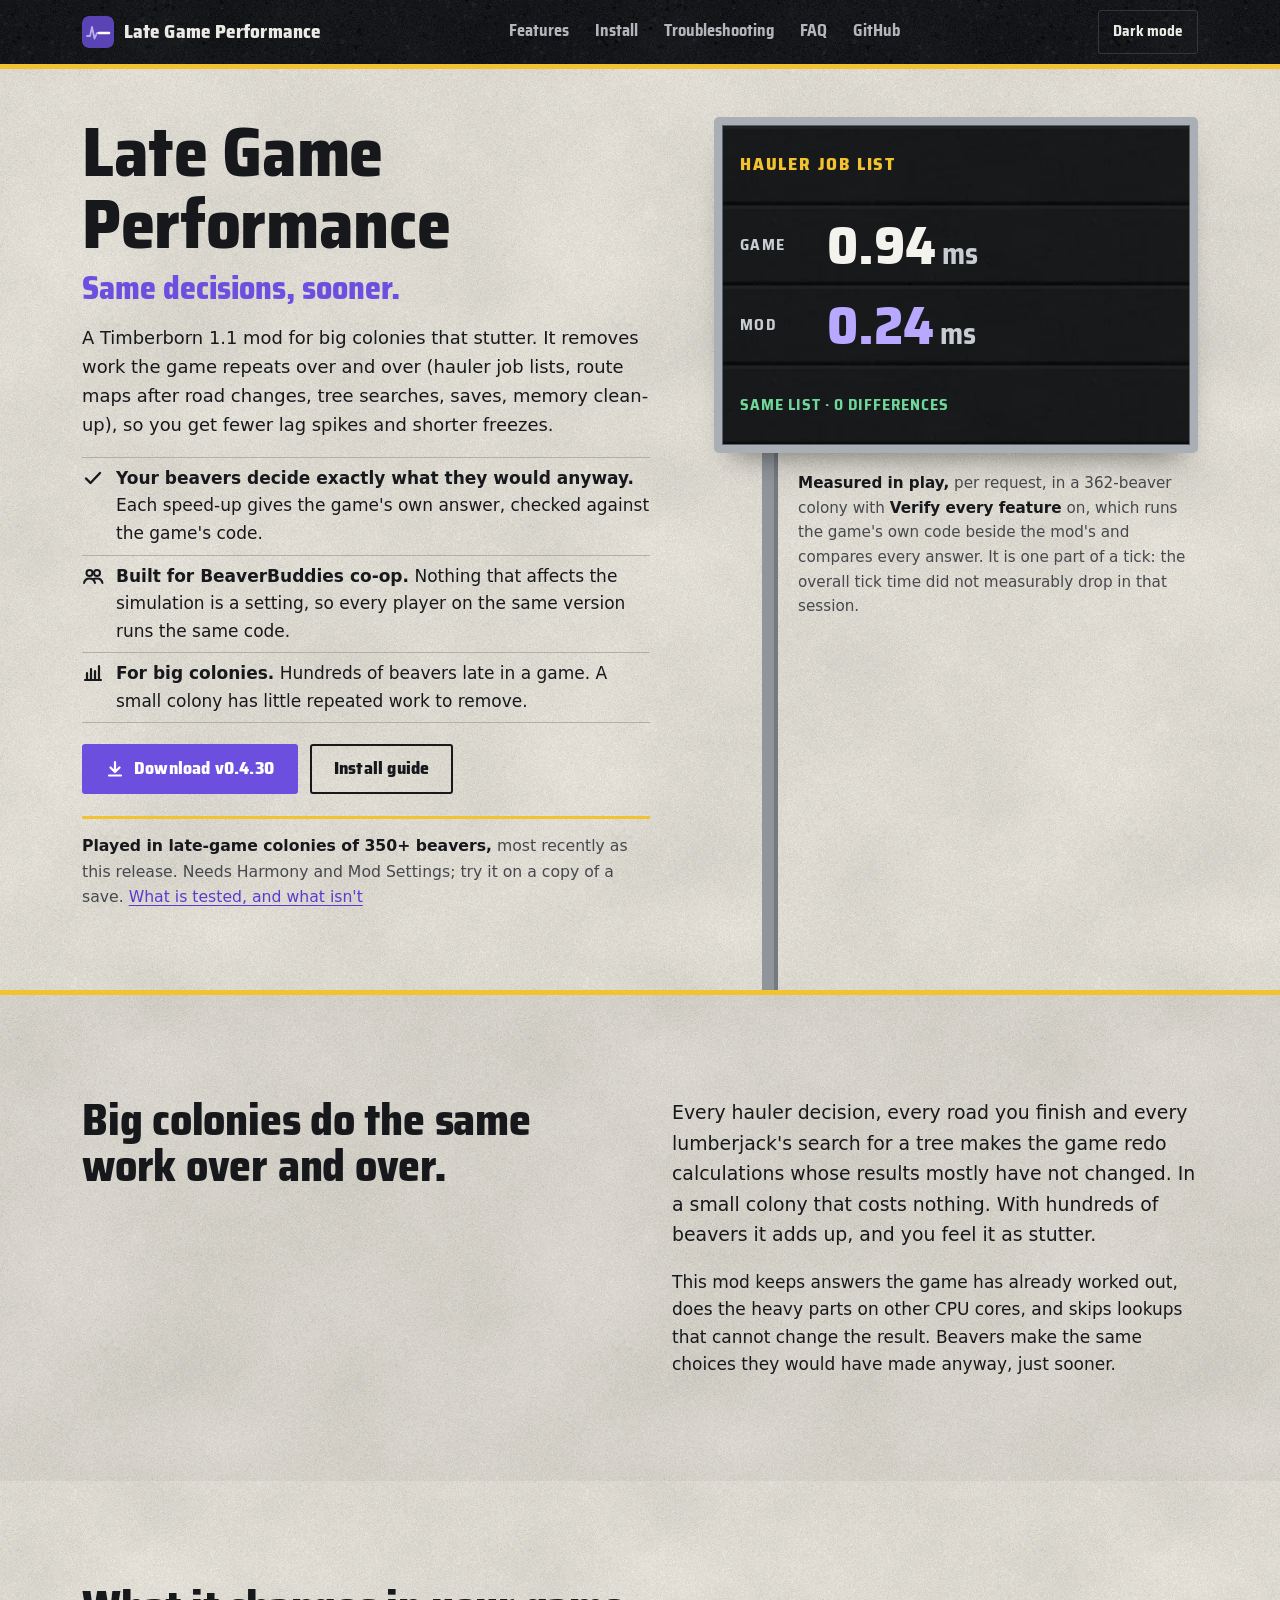
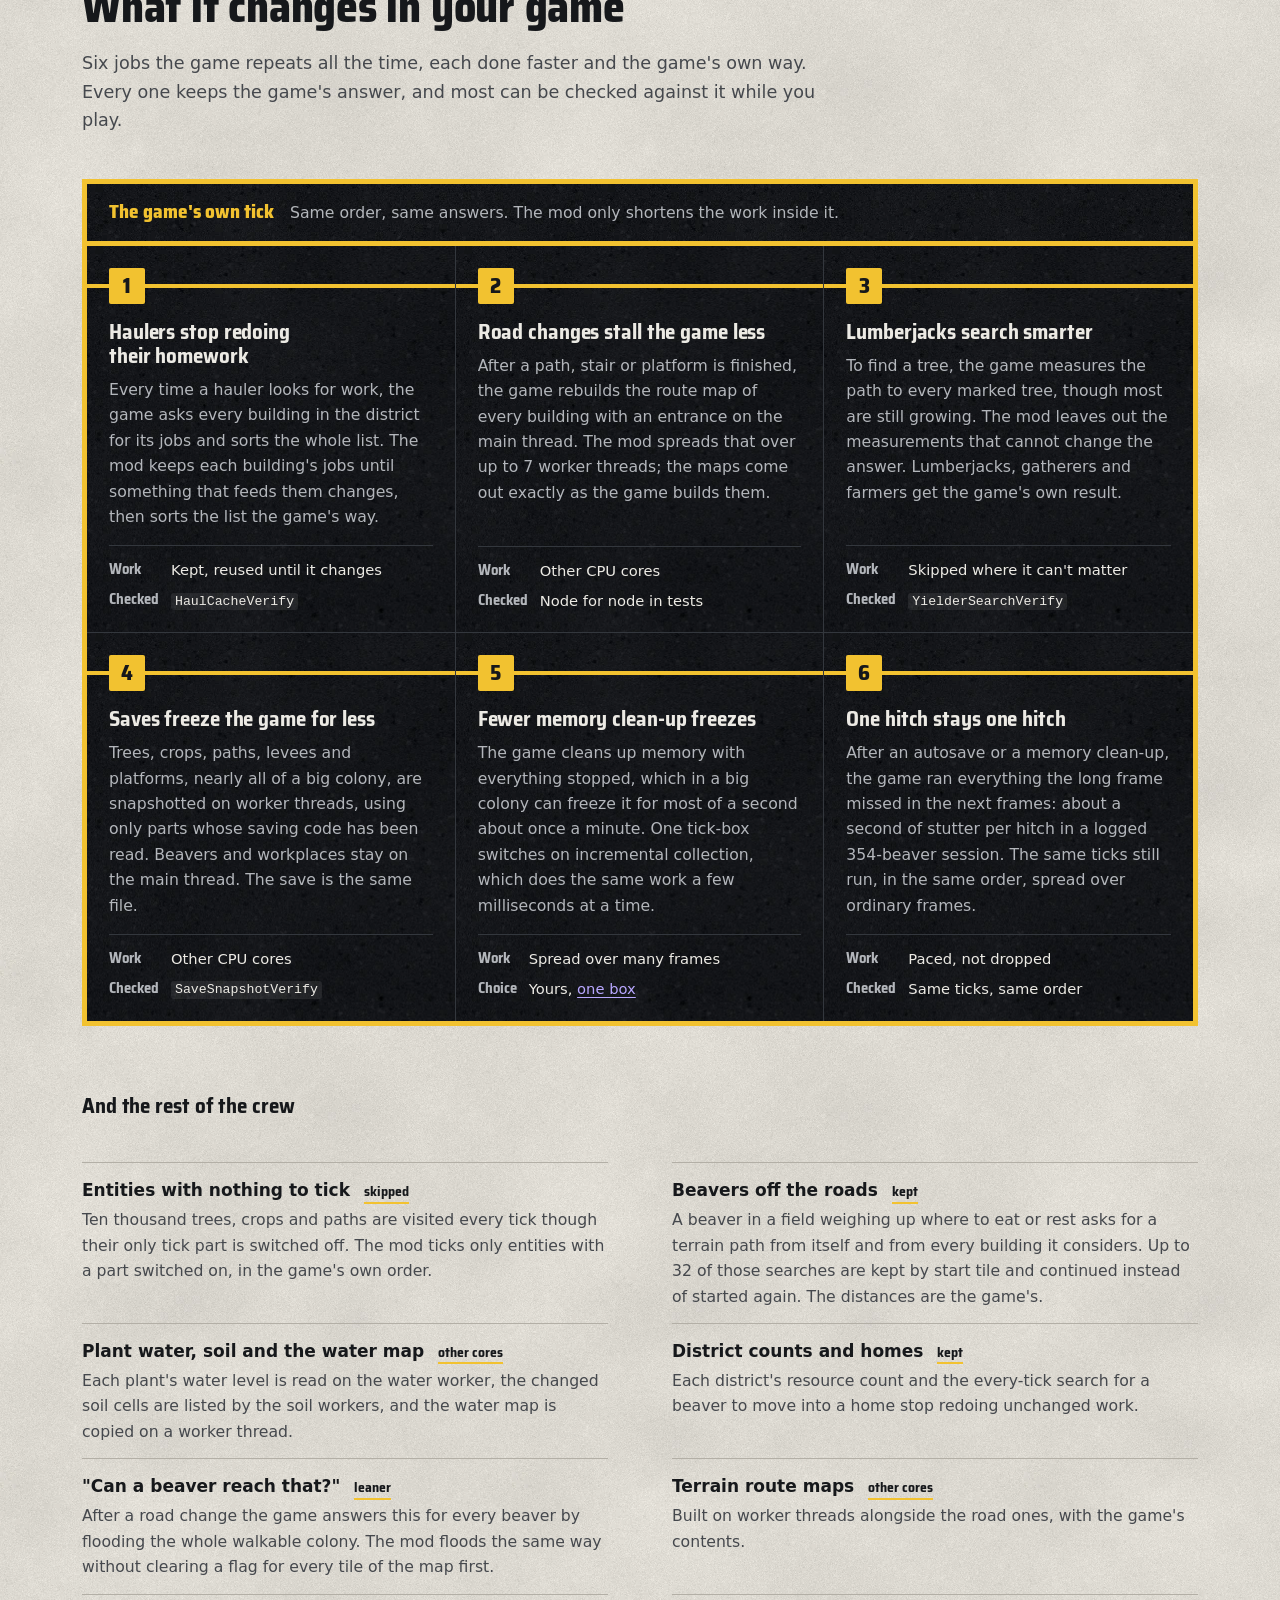
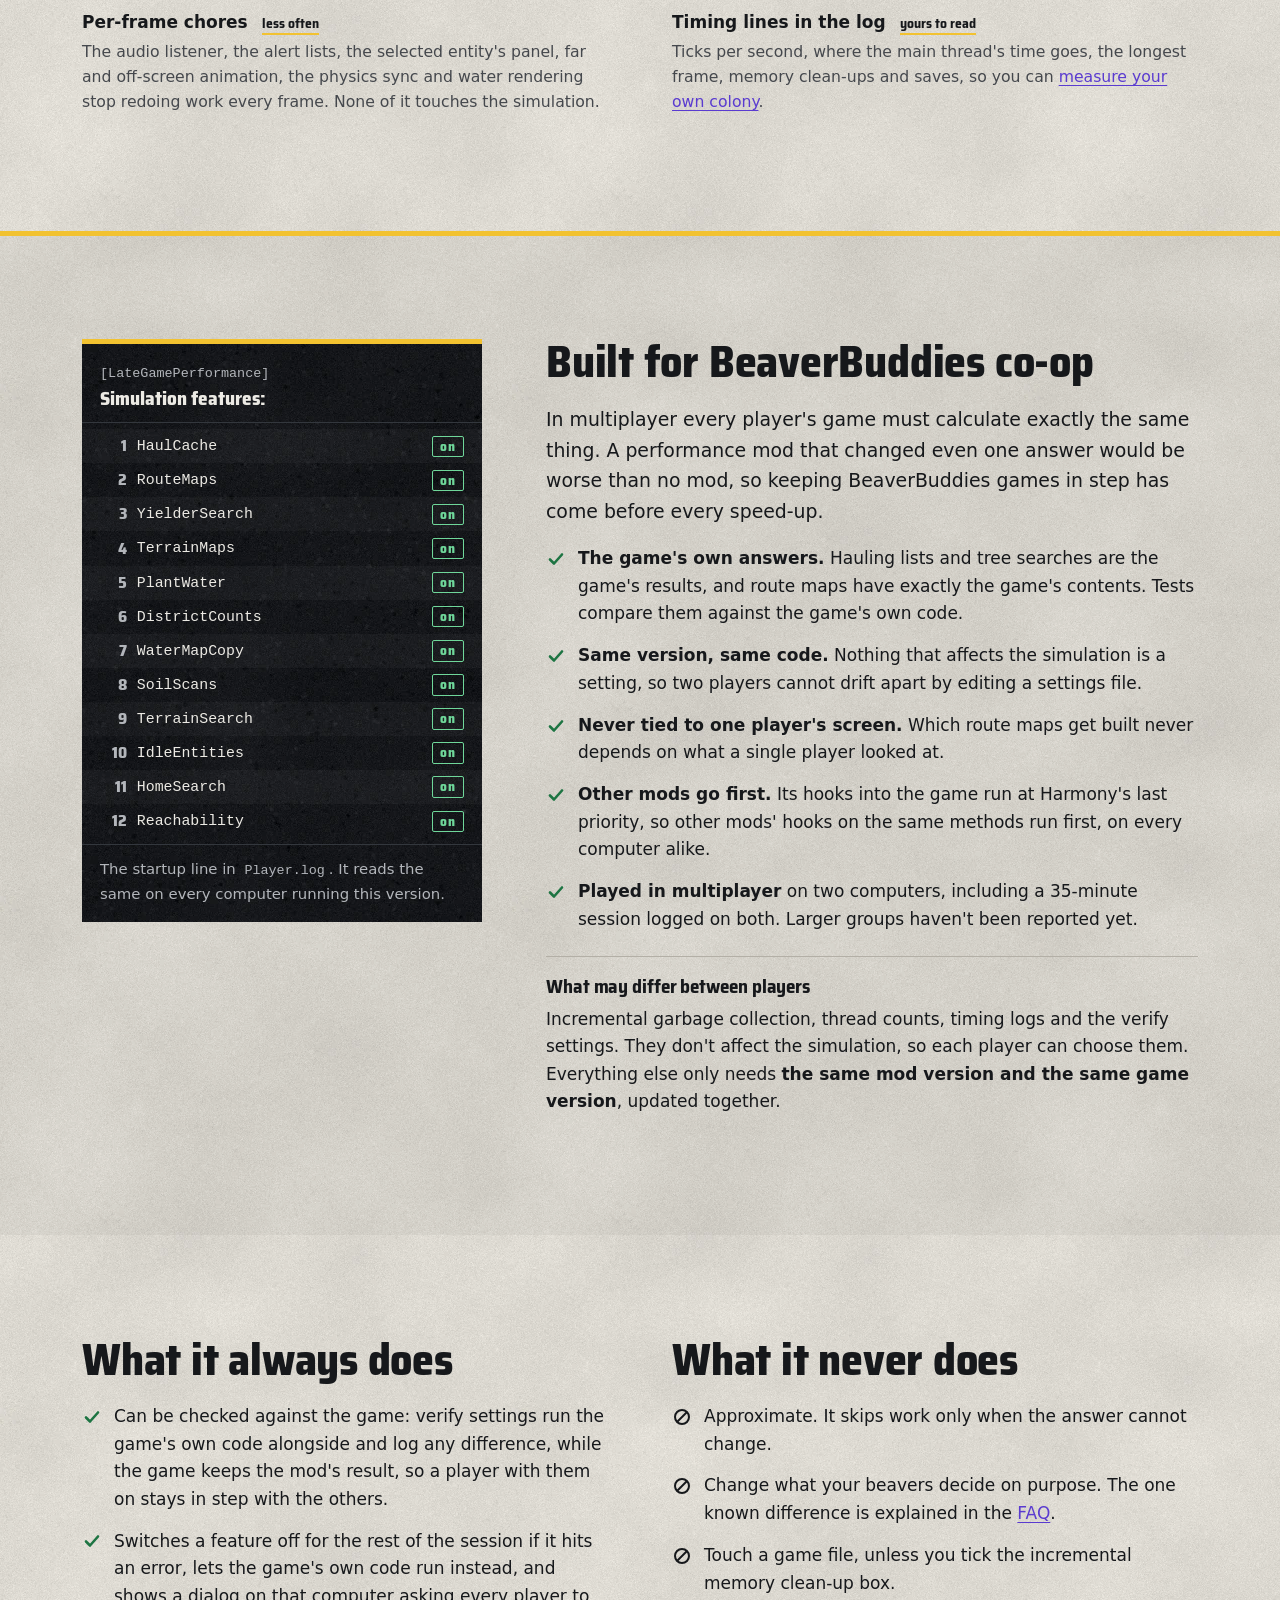
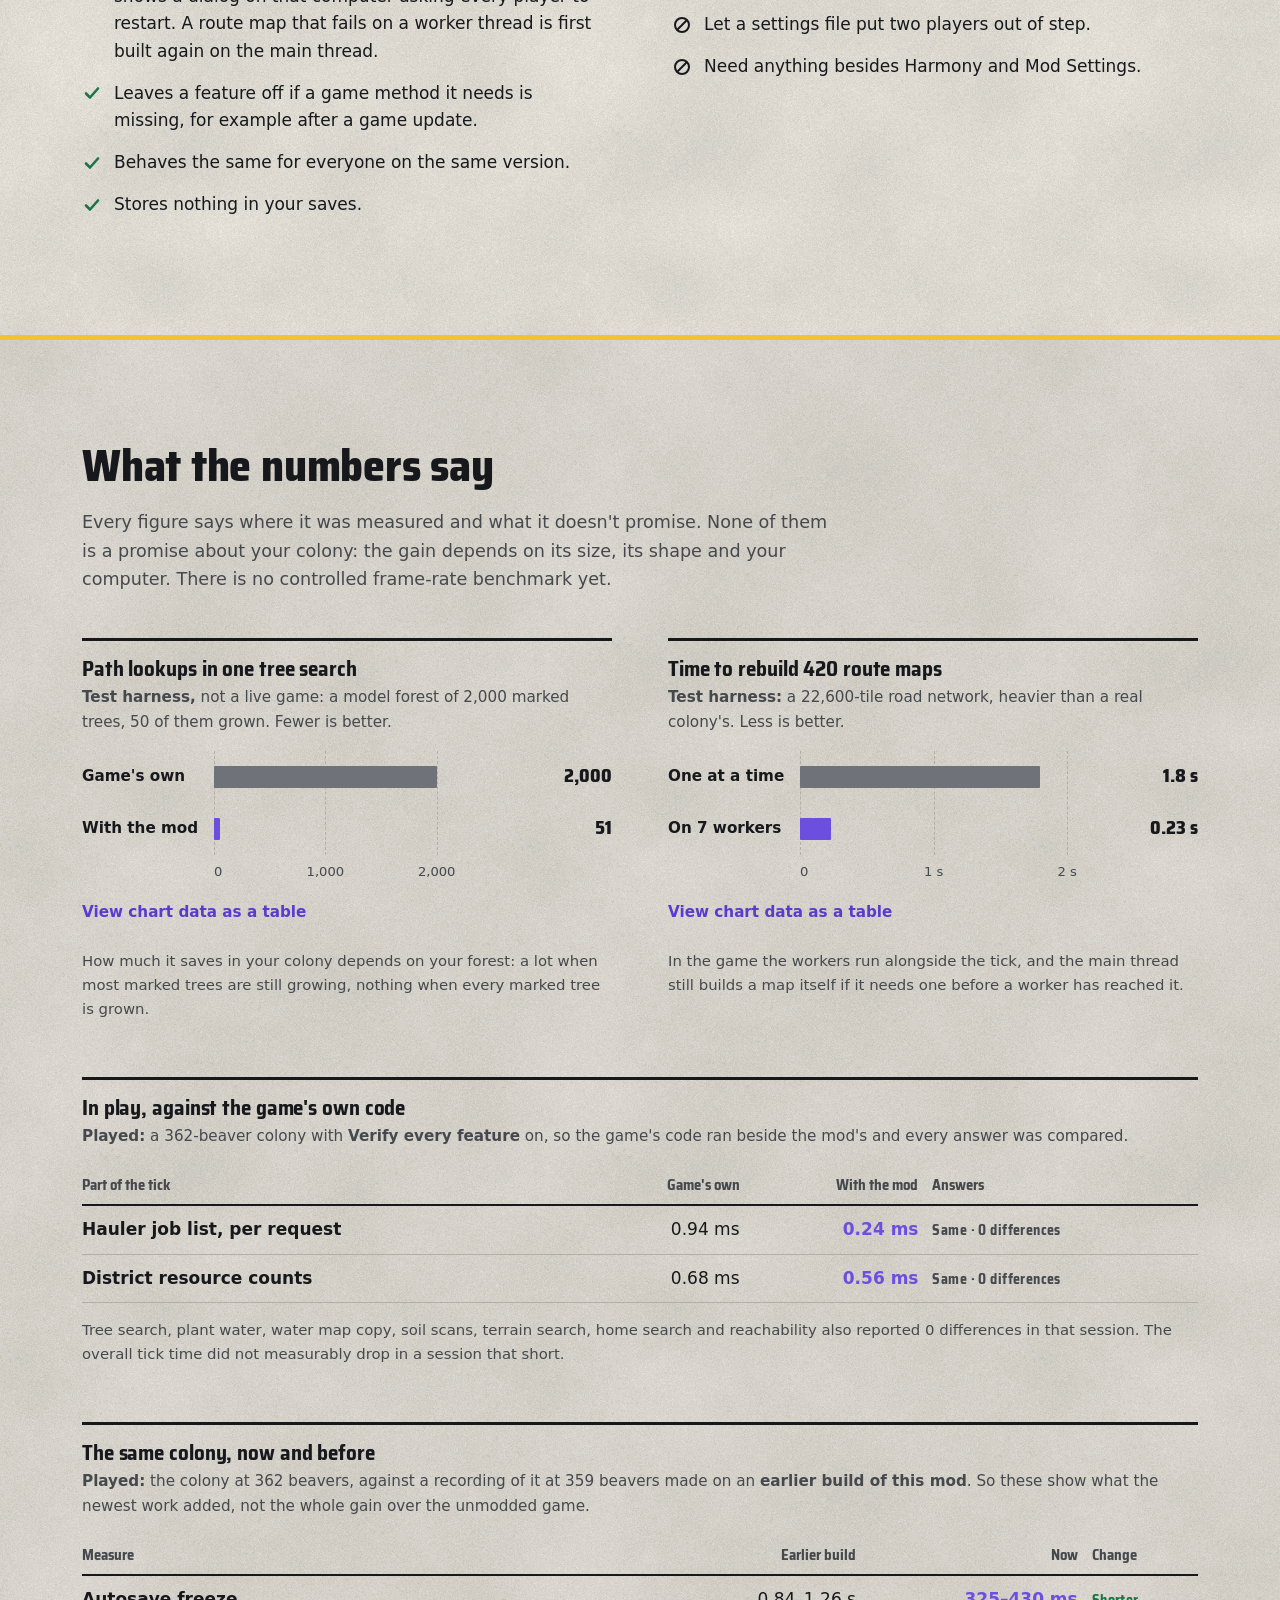
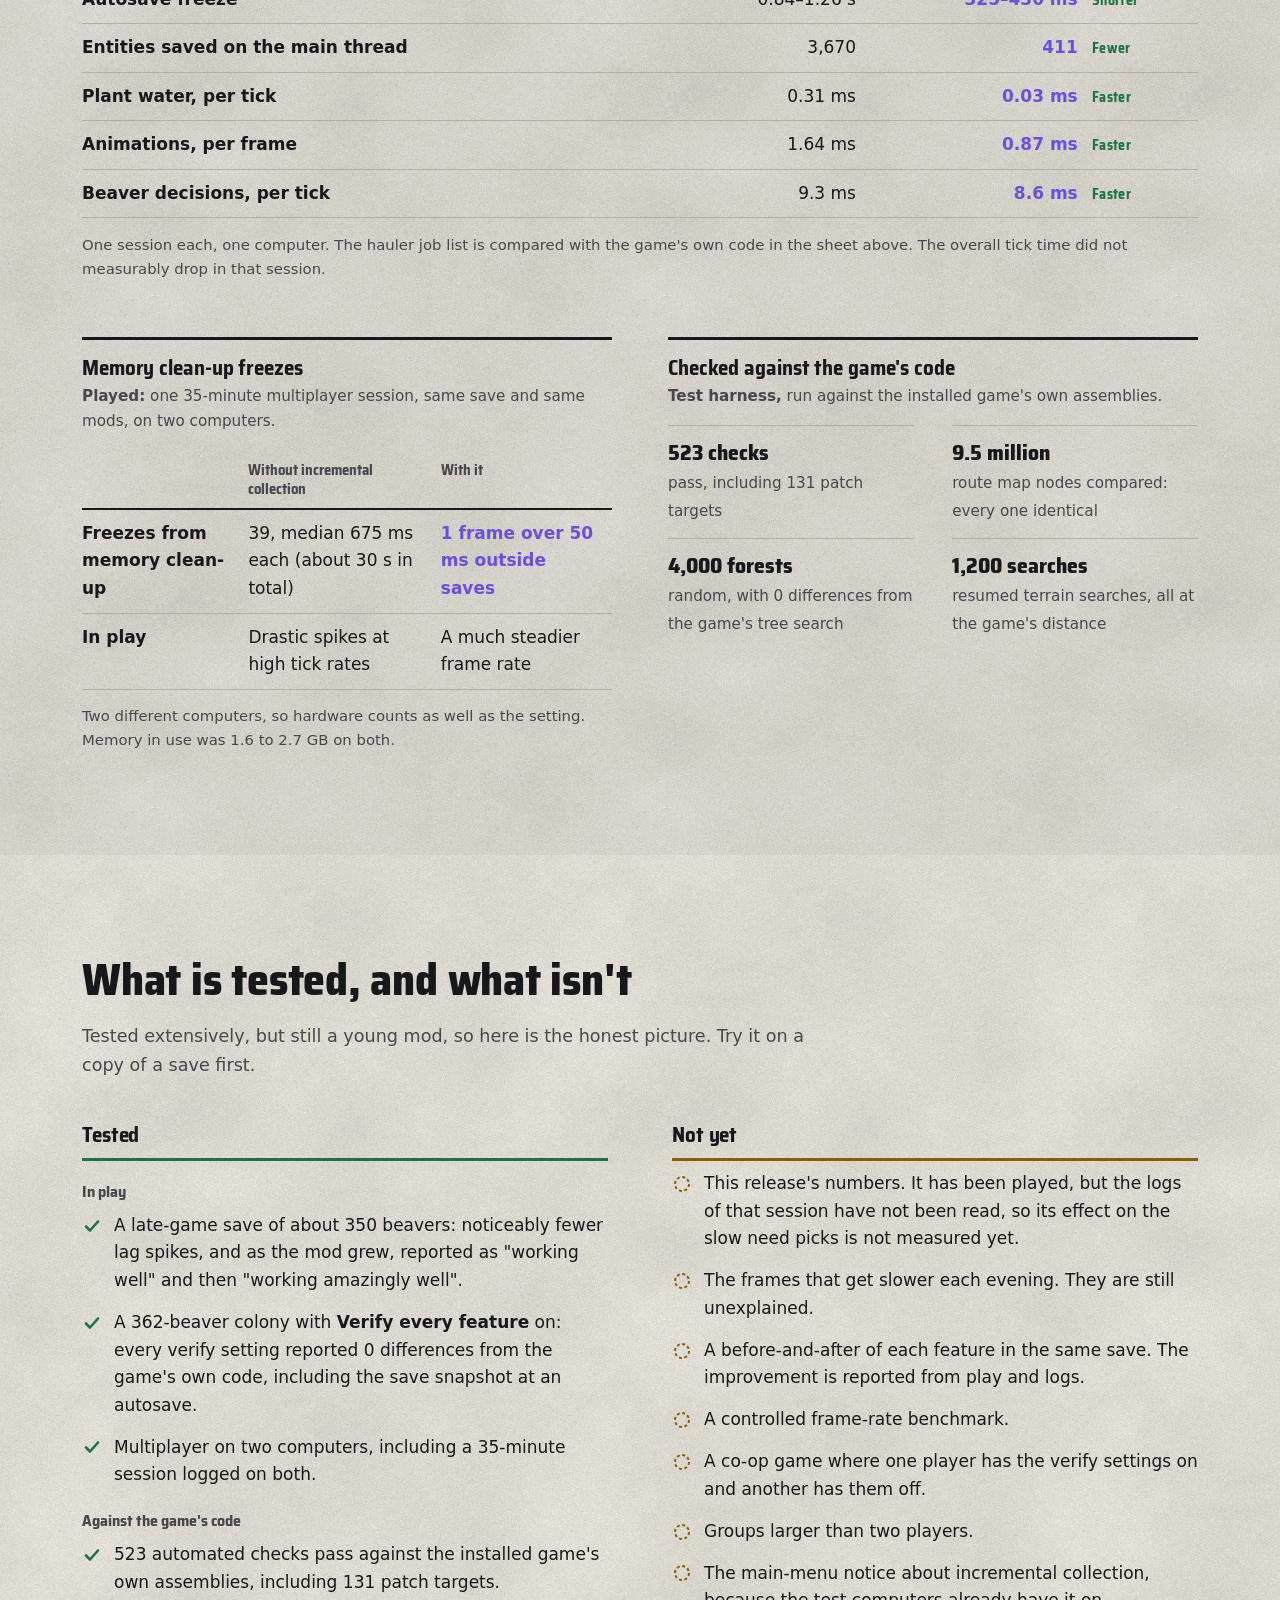
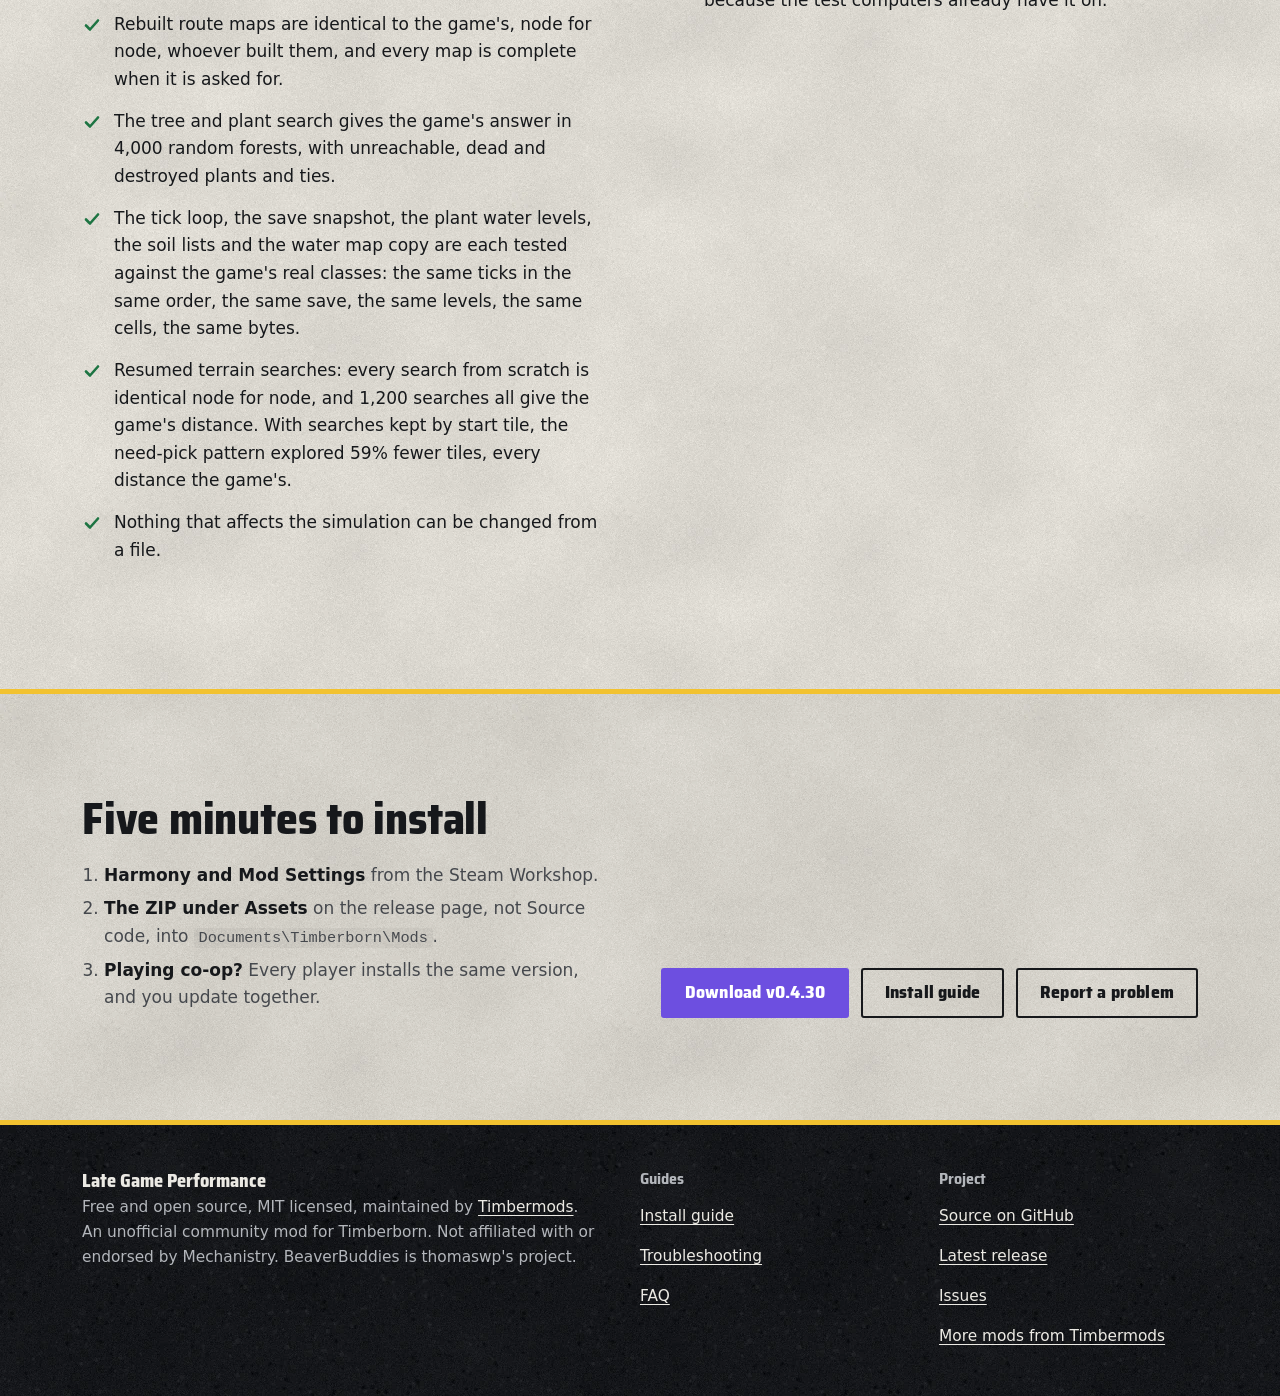
==== commit 59787706: "0.4.30 as the latest release: README and website pinned to 0.4.30 The owner played 0.4.30 on a secon" ====
--- a/docs/index.html
+++ b/docs/index.html
@@ -44,10 +44,10 @@
         <li><svg viewBox="0 0 22 22" aria-hidden="true"><path d="M3 18h16M5 18V11M9 18V7M13 18V9M17 18V4" fill="none" stroke="currentColor" stroke-width="2.2" stroke-linecap="round"/></svg><span><b>For big colonies.</b> Hundreds of beavers late in a game. A small colony has little repeated work to remove.</span></li>
       </ul>
       <div class="btn-row">
-        <a class="btn btn-primary" href="https://github.com/timbermods/LateGamePerformance/releases/latest" data-release-href="download"><svg viewBox="0 0 18 18" aria-hidden="true"><path d="M9 2v10M4.5 7.5L9 12l4.5-4.5M3 15.5h12" fill="none" stroke="currentColor" stroke-width="2.2" stroke-linecap="round" stroke-linejoin="round"/></svg><span>Download <span data-release="tag">v0.4.29</span></span></a>
+        <a class="btn btn-primary" href="https://github.com/timbermods/LateGamePerformance/releases/latest" data-release-href="download"><svg viewBox="0 0 18 18" aria-hidden="true"><path d="M9 2v10M4.5 7.5L9 12l4.5-4.5M3 15.5h12" fill="none" stroke="currentColor" stroke-width="2.2" stroke-linecap="round" stroke-linejoin="round"/></svg><span>Download <span data-release="tag">v0.4.30</span></span></a>
         <a class="btn btn-ghost" href="install.html">Install guide</a>
       </div>
-      <p class="status-note" role="note" data-release-pinned="0.4.29"><strong>Played in late-game colonies of 350+ beavers,</strong> as the build before this one (one walking change since removed). Needs Harmony and Mod Settings; try it on a copy of a save. <a href="#status">What is tested, and what isn't</a></p>
+      <p class="status-note" role="note" data-release-pinned="0.4.30"><strong>Played in late-game colonies of 350+ beavers,</strong> most recently as this release. Needs Harmony and Mod Settings; try it on a copy of a save. <a href="#status">What is tested, and what isn't</a></p>
     </div>
     <figure class="pitboard">
         <div class="board" role="img" aria-label="Pit board: hauler job list, per request. The game's own: 0.94 milliseconds. The mod: 0.24 milliseconds. Same list, 0 differences.">
@@ -122,7 +122,7 @@
     </div>
     <dl class="roster">
       <div><dt>Entities with nothing to tick <span class="where">skipped</span></dt><dd>Ten thousand trees, crops and paths are visited every tick though their only tick part is switched off. The mod ticks only entities with a part switched on, in the game's own order.</dd></div>
-      <div><dt>Beavers off the roads <span class="where">kept</span></dt><dd>A beaver in a field weighing up where to eat or rest continues the previous terrain search instead of starting again from the same tile. The distances are the game's.</dd></div>
+      <div><dt>Beavers off the roads <span class="where">kept</span></dt><dd>A beaver in a field weighing up where to eat or rest asks for a terrain path from itself and from every building it considers. Up to 32 of those searches are kept by start tile and continued instead of started again. The distances are the game's.</dd></div>
       <div><dt>Plant water, soil and the water map <span class="where">other cores</span></dt><dd>Each plant's water level is read on the water worker, the changed soil cells are listed by the soil workers, and the water map is copied on a worker thread.</dd></div>
       <div><dt>District counts and homes <span class="where">kept</span></dt><dd>Each district's resource count and the every-tick search for a beaver to move into a home stop redoing unchanged work.</dd></div>
       <div><dt>"Can a beaver reach that?" <span class="where">leaner</span></dt><dd>After a road change the game answers this for every beaver by flooding the whole walkable colony. The mod floods the same way without clearing a flag for every tile of the map first.</dd></div>
@@ -322,7 +322,7 @@
         <h3>Checked against the game's code</h3>
         <p class="src"><b>Test harness,</b> run against the installed game's own assemblies.</p>
         <ul class="proofs">
-          <li><b>509 checks</b><span>pass, including 129 patch targets</span></li>
+          <li><b>523 checks</b><span>pass, including 131 patch targets</span></li>
           <li><b>9.5 million</b><span>route map nodes compared: every one identical</span></li>
           <li><b>4,000 forests</b><span>random, with 0 differences from the game's tree search</span></li>
           <li><b>1,200 searches</b><span>resumed terrain searches, all at the game's distance</span></li>
@@ -335,10 +335,9 @@
 <!-- ============ status ============ -->
 <section id="status">
   <div class="wrap">
-    <div class="section-head" data-release-pinned="0.4.29">
+    <div class="section-head" data-release-pinned="0.4.30">
       <h2>What is tested, and what isn't</h2>
       <p>Tested extensively, but still a young mod, so here is the honest picture. Try it on a copy of a save first.</p>
-      <p>A preview, <a href="https://github.com/timbermods/LateGamePerformance/releases">0.4.30</a>, is on the Releases page marked <strong>Pre-release</strong>. It keeps more terrain searches for the beavers' need picks and has not been played at all yet.</p>
     </div>
     <div class="status-grid">
       <div>
@@ -346,25 +345,24 @@
         <h4>In play</h4>
         <ul class="checks">
           <li>A late-game save of about 350 beavers: noticeably fewer lag spikes, and as the mod grew, reported as "working well" and then "working amazingly well".</li>
-          <li>A 362-beaver colony with <strong>Verify every feature</strong> on: every verify setting that ran reported 0 differences from the game's own code.</li>
+          <li>A 362-beaver colony with <strong>Verify every feature</strong> on: every verify setting reported 0 differences from the game's own code, including the save snapshot at an autosave.</li>
           <li>Multiplayer on two computers, including a 35-minute session logged on both.</li>
         </ul>
         <h4>Against the game's code</h4>
         <ul class="checks">
-          <li>509 automated checks pass against the installed game's own assemblies, including 129 patch targets.</li>
+          <li>523 automated checks pass against the installed game's own assemblies, including 131 patch targets.</li>
           <li>Rebuilt route maps are identical to the game's, node for node, whoever built them, and every map is complete when it is asked for.</li>
           <li>The tree and plant search gives the game's answer in 4,000 random forests, with unreachable, dead and destroyed plants and ties.</li>
           <li>The tick loop, the save snapshot, the plant water levels, the soil lists and the water map copy are each tested against the game's real classes: the same ticks in the same order, the same save, the same levels, the same cells, the same bytes.</li>
-          <li>Resumed terrain searches: every search from scratch is identical node for node, and 1,200 searches all give the game's distance.</li>
+          <li>Resumed terrain searches: every search from scratch is identical node for node, and 1,200 searches all give the game's distance. With searches kept by start tile, the need-pick pattern explored 59% fewer tiles, every distance the game's.</li>
           <li>Nothing that affects the simulation can be changed from a file.</li>
         </ul>
       </div>
       <div class="open-col">
         <h3>Not yet</h3>
         <ul class="checks open">
-          <li>This release itself. It was played as the build before it, which had one more change (a walking replacement that gained nothing and was removed), in two sessions in one colony.</li>
-          <li>The save snapshot check in the game. It needs an autosave with its verify box on.</li>
-          <li>The frames that get slower each evening. They are still unexplained.</li>
+          <li>This release's numbers. It has been played, but the logs of that session have not been read, so its effect on the slow need picks is not measured yet.</li>
+                    <li>The frames that get slower each evening. They are still unexplained.</li>
           <li>A before-and-after of each feature in the same save. The improvement is reported from play and logs.</li>
           <li>A controlled frame-rate benchmark.</li>
           <li>A co-op game where one player has the verify settings on and another has them off.</li>
@@ -388,7 +386,7 @@
       </ol>
     </div>
     <div class="btn-row">
-      <a class="btn btn-primary" href="https://github.com/timbermods/LateGamePerformance/releases/latest" data-release-href="download"><span>Download <span data-release="tag">v0.4.29</span></span></a>
+      <a class="btn btn-primary" href="https://github.com/timbermods/LateGamePerformance/releases/latest" data-release-href="download"><span>Download <span data-release="tag">v0.4.30</span></span></a>
       <a class="btn btn-ghost" href="install.html">Install guide</a>
       <a class="btn btn-ghost" href="https://github.com/timbermods/LateGamePerformance/issues/new">Report a problem</a>
     </div>
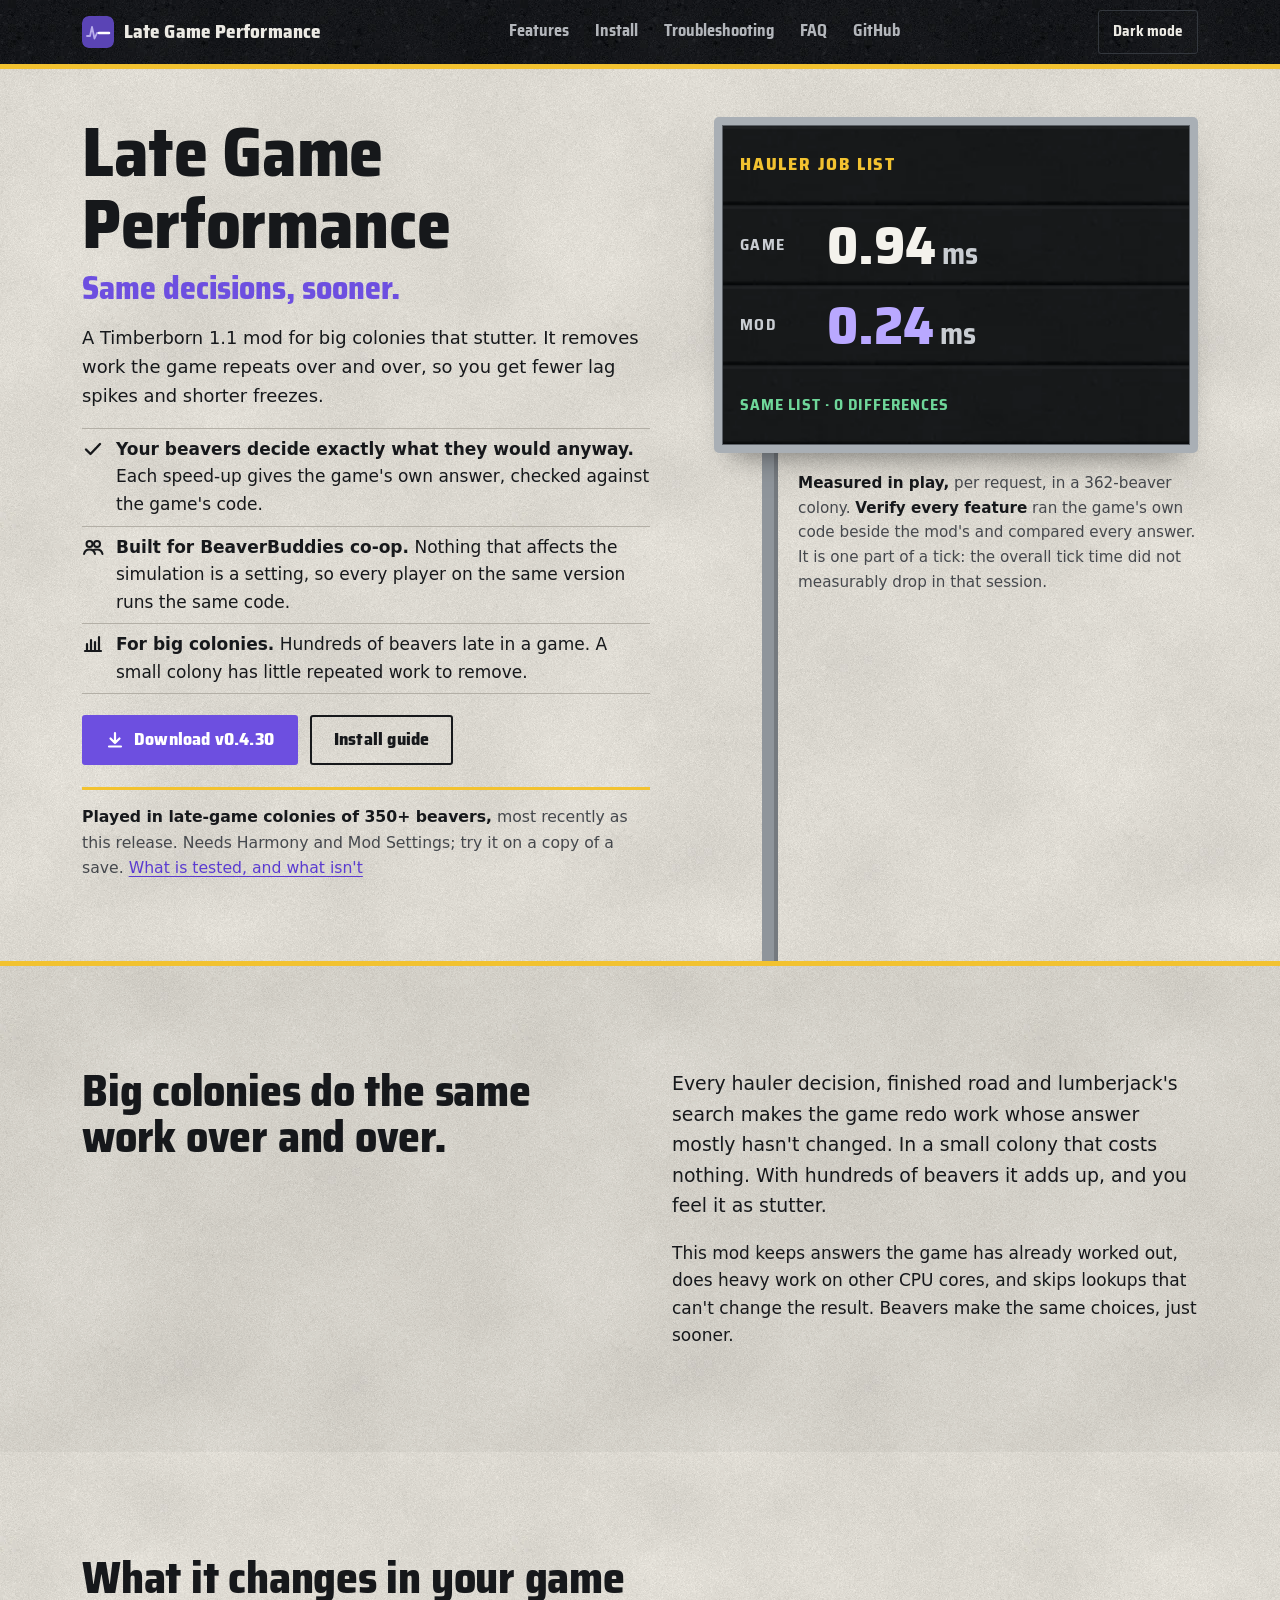
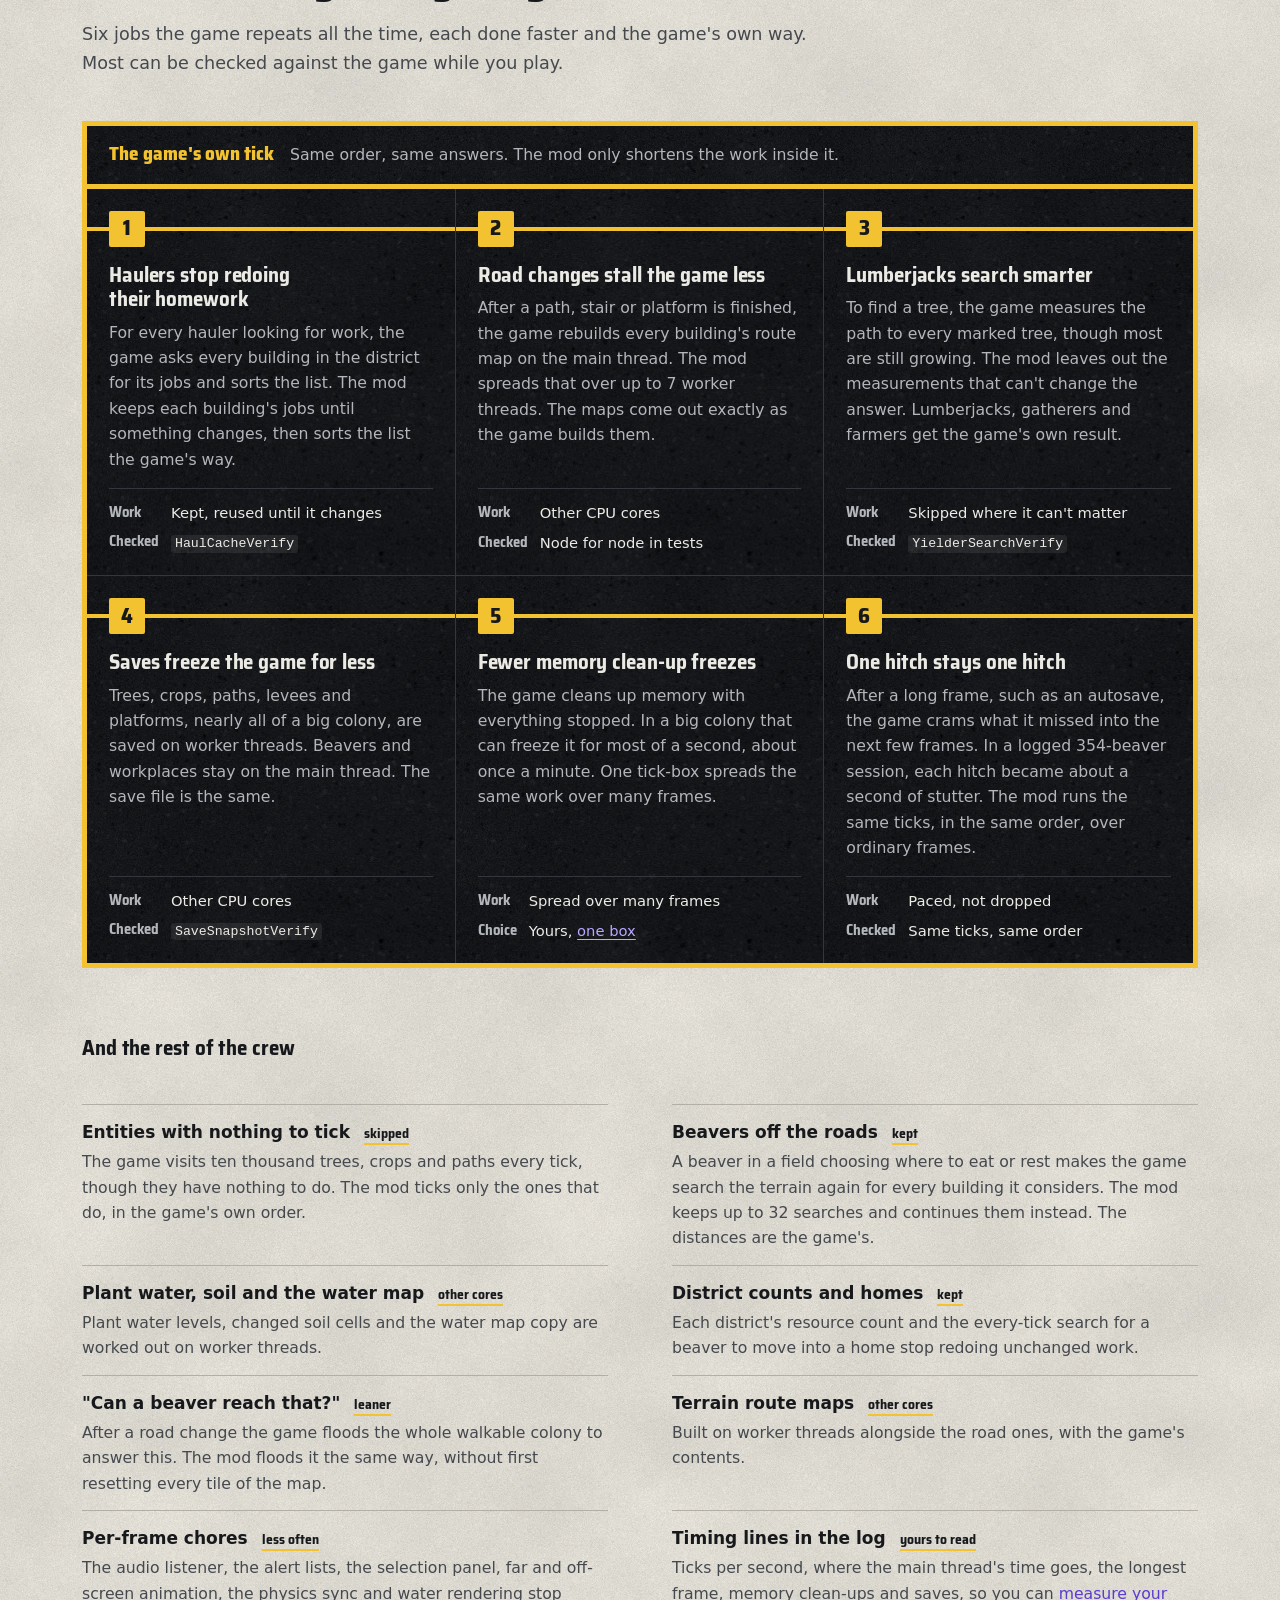
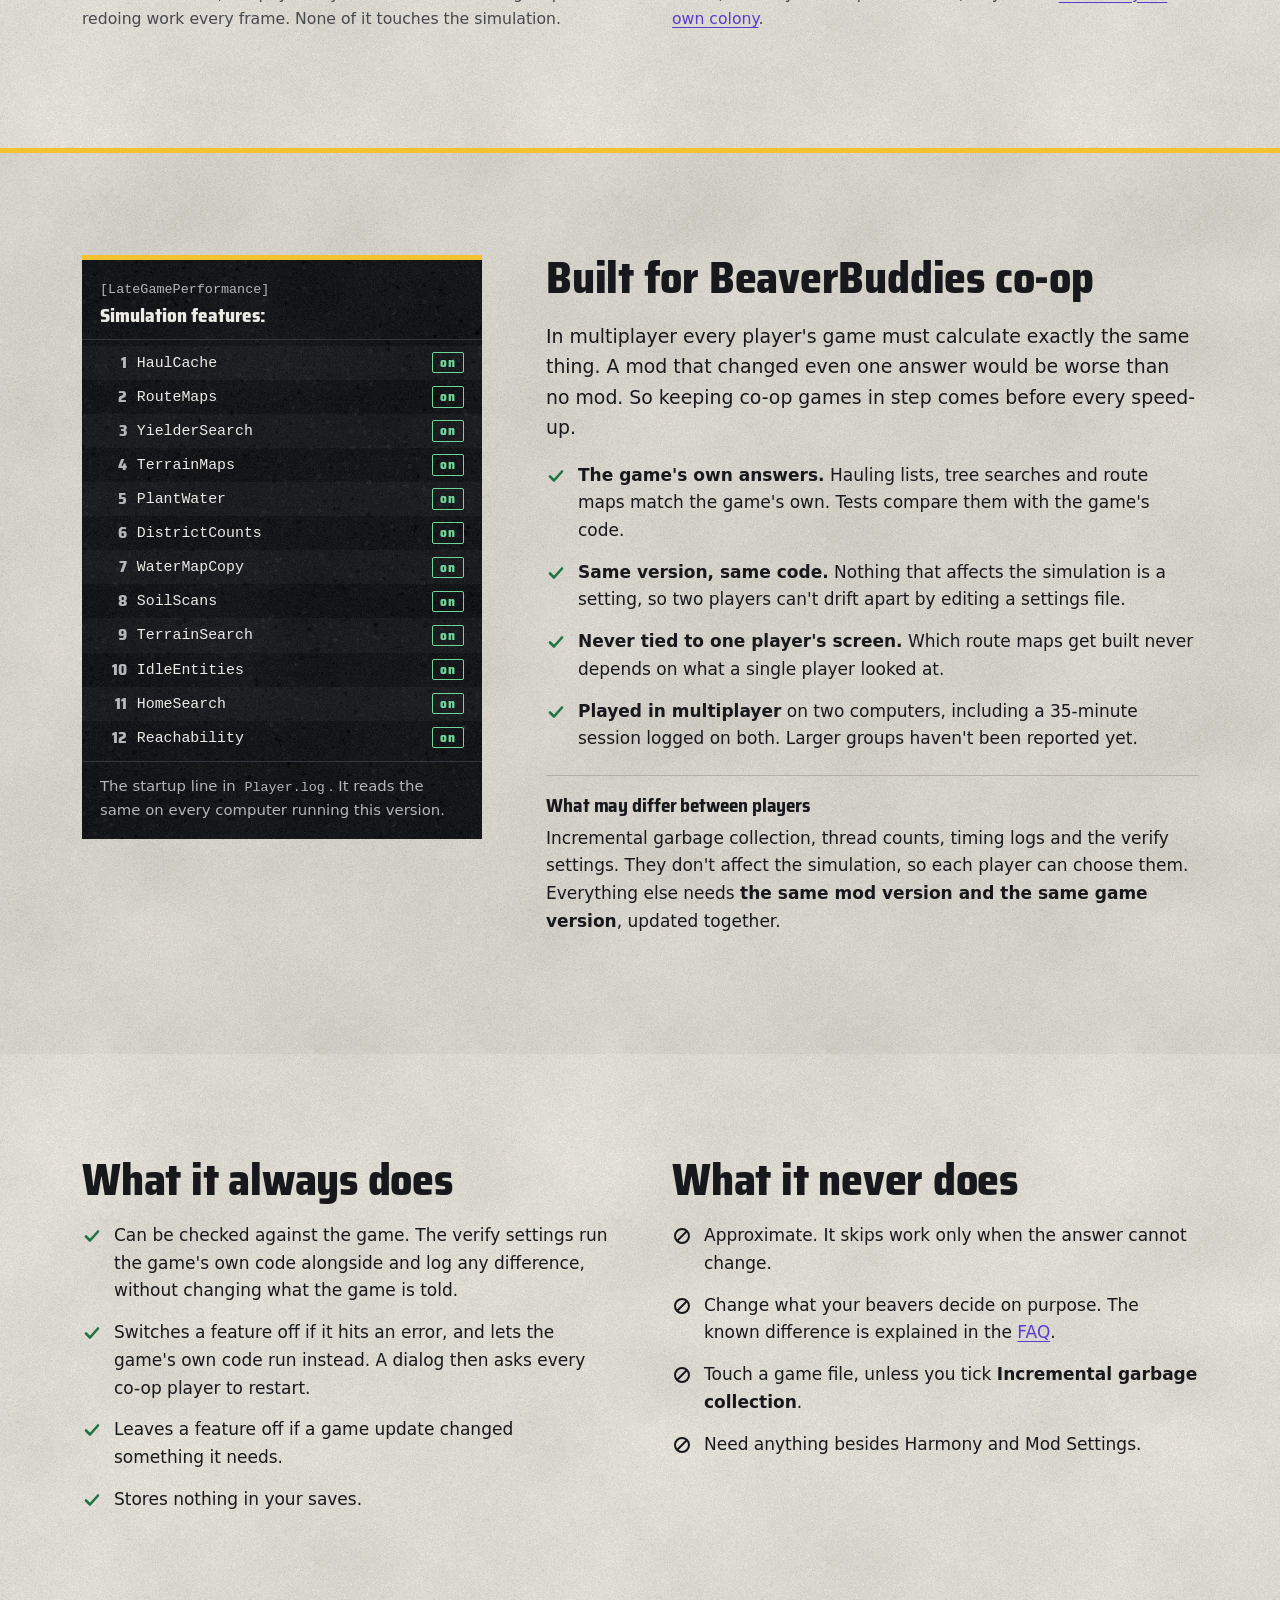
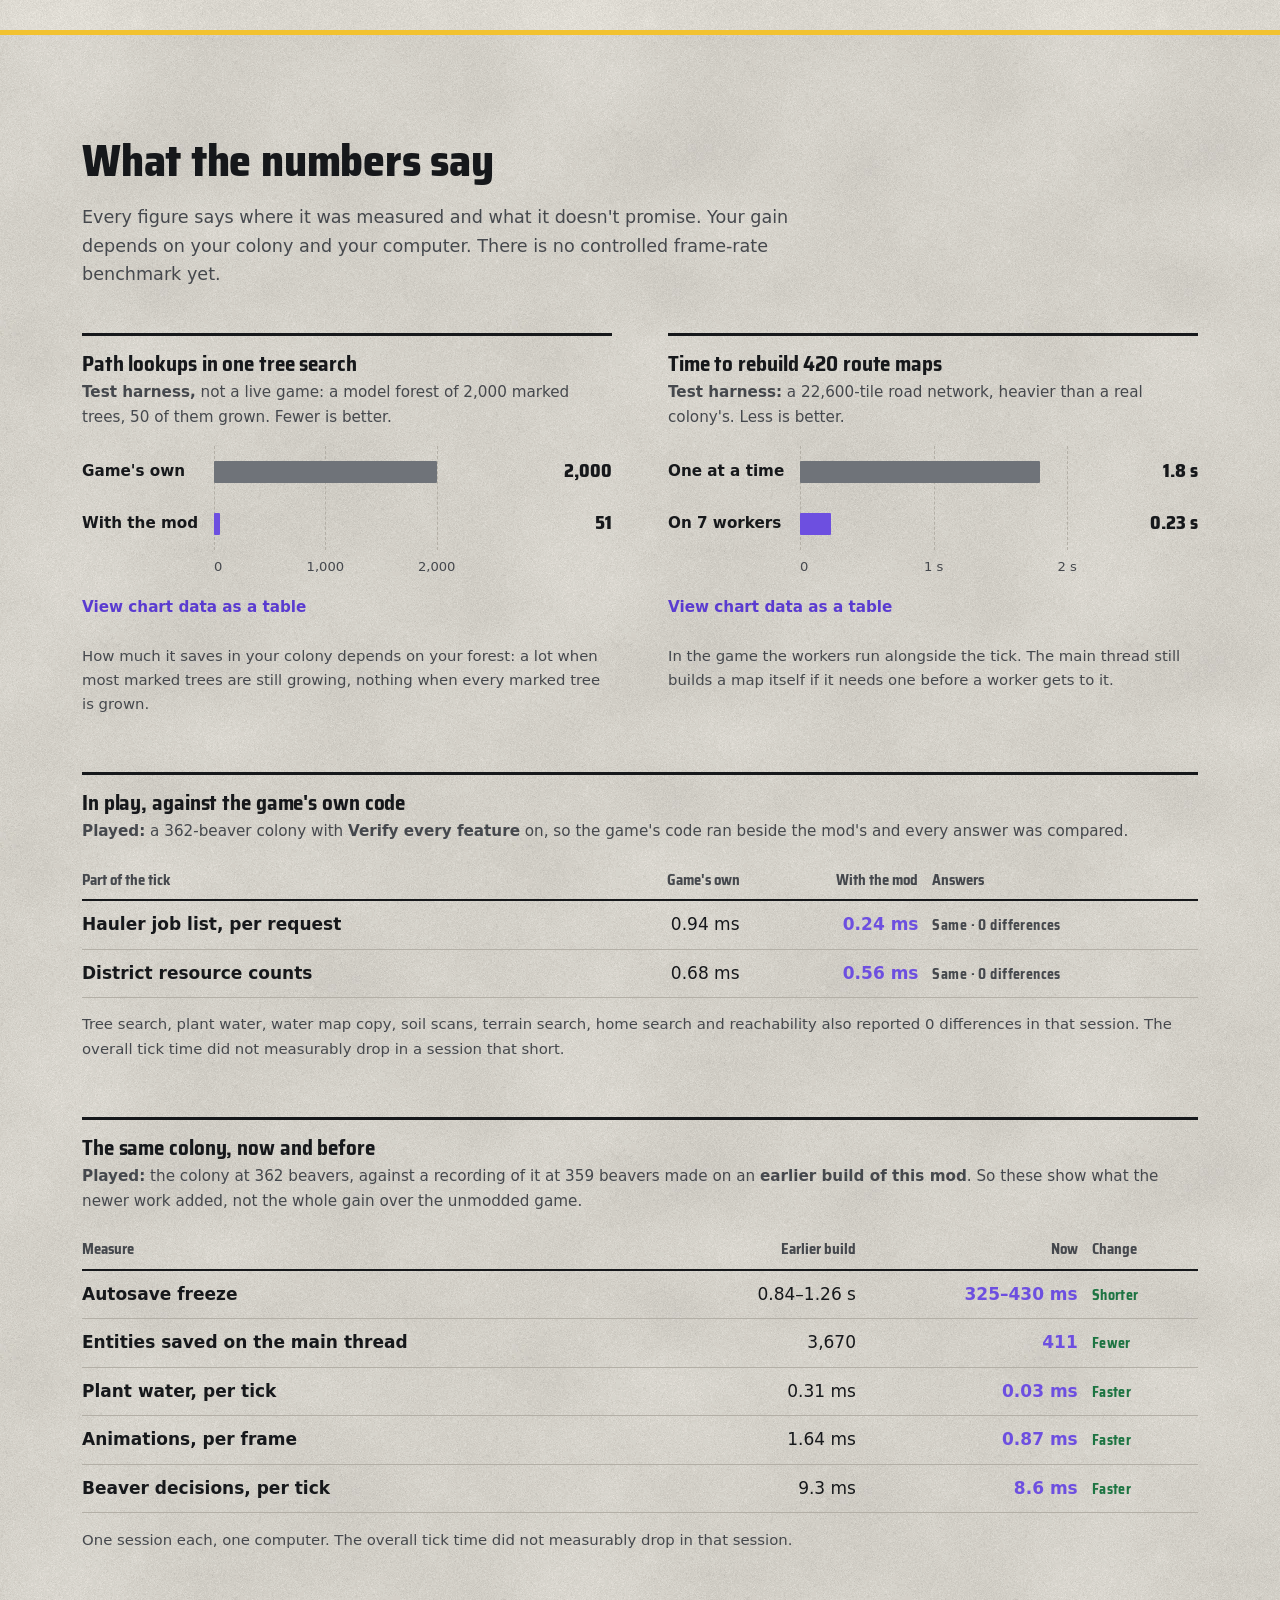
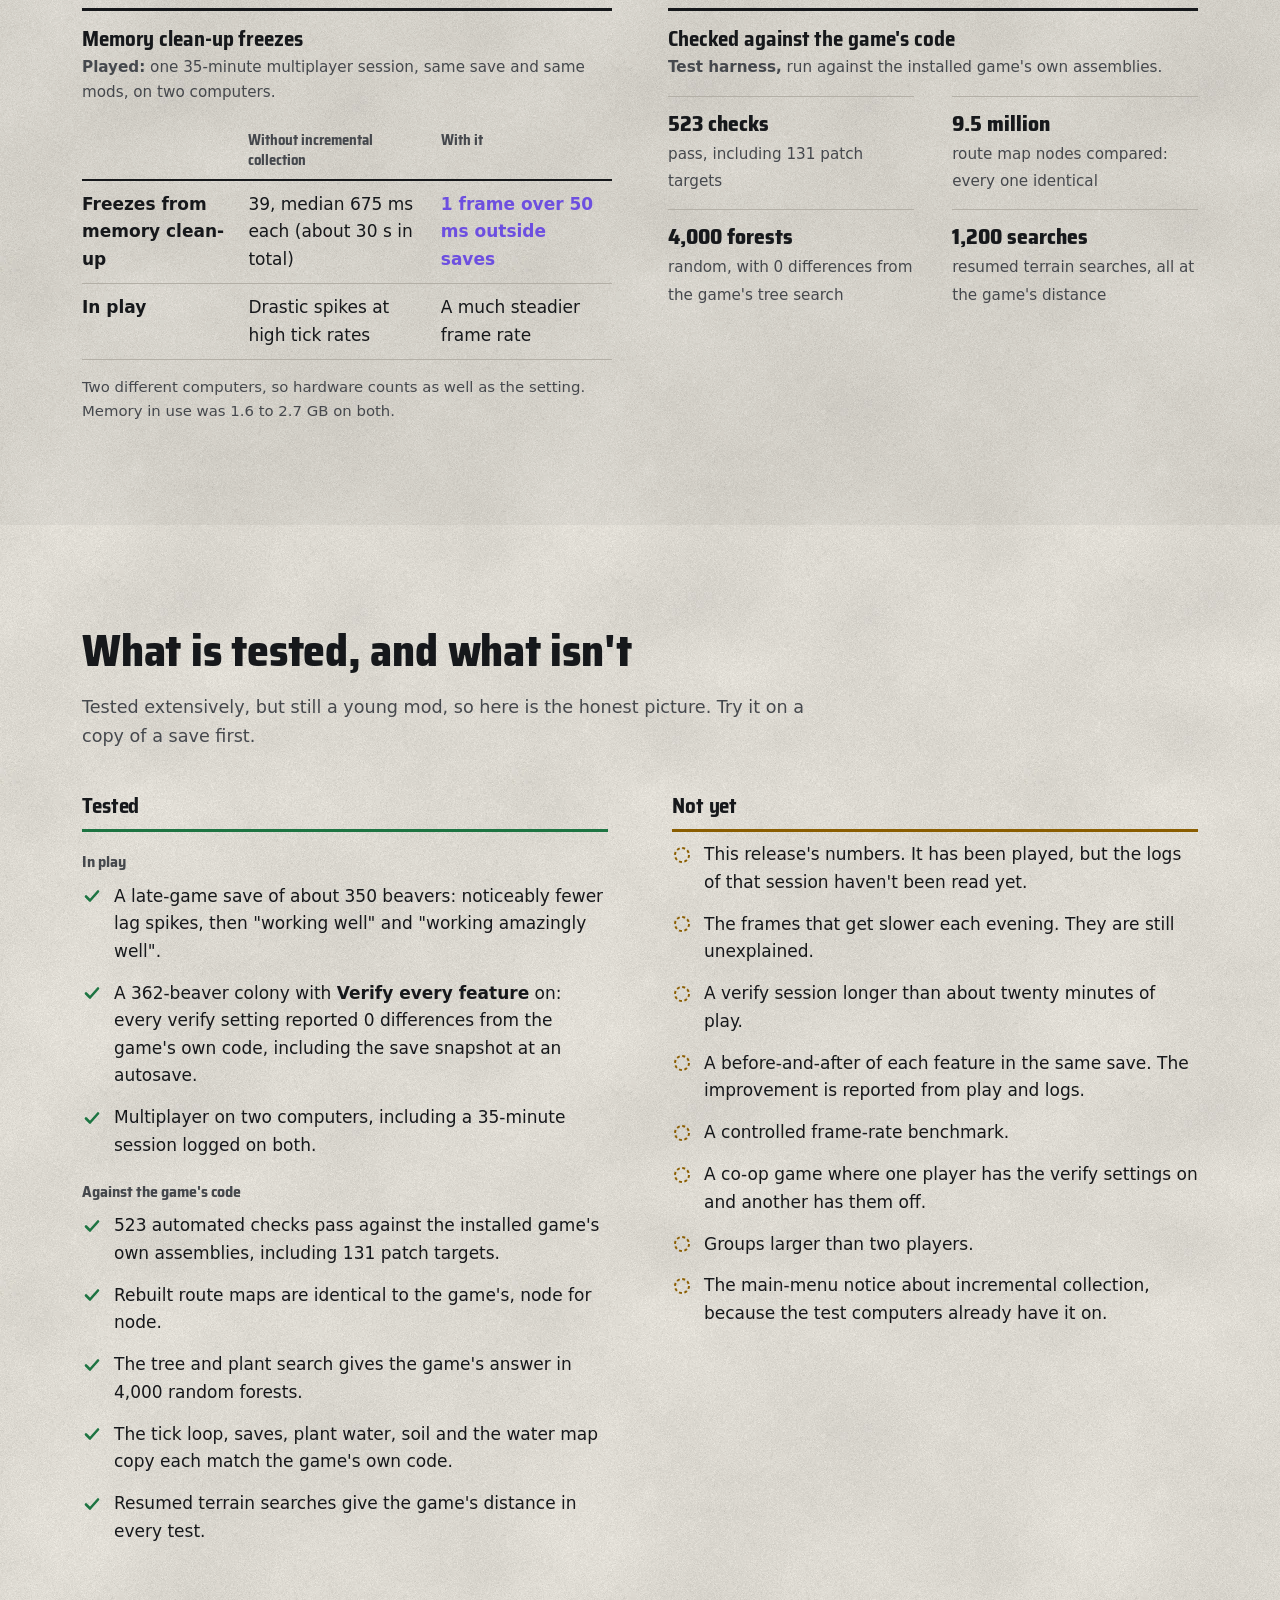
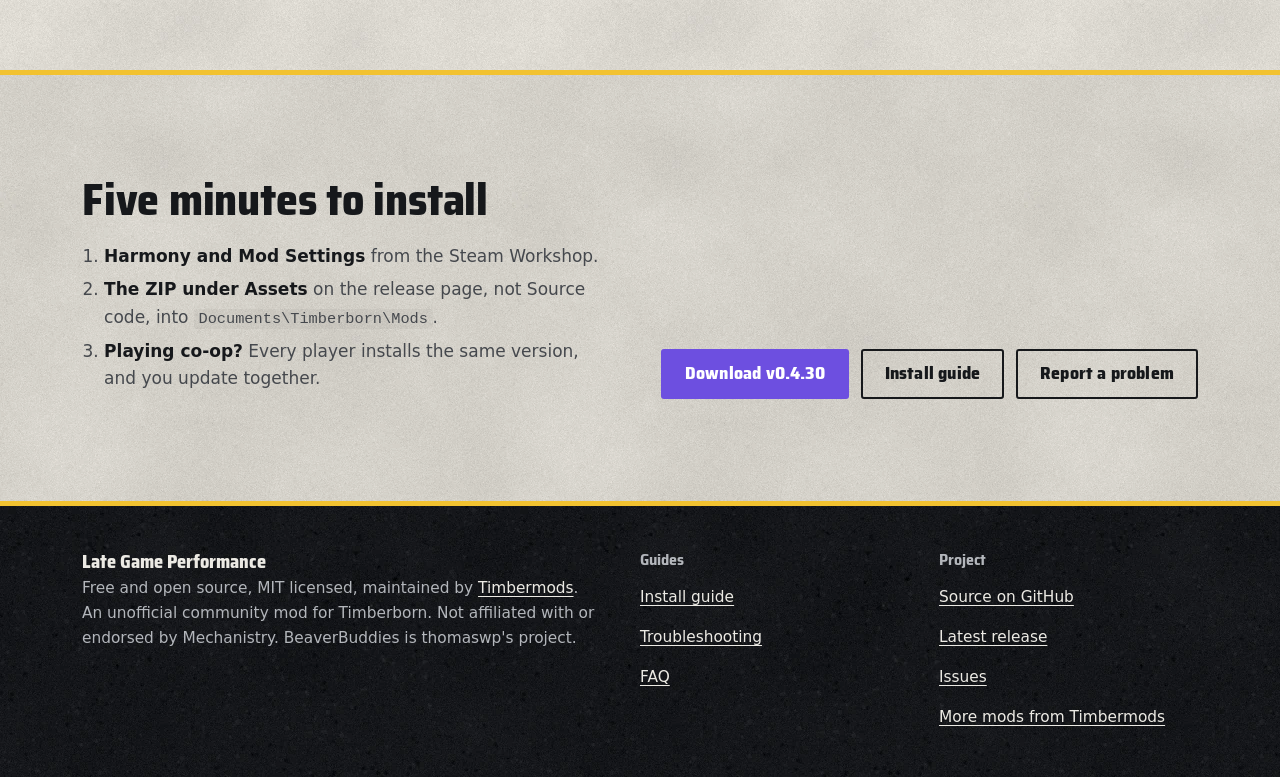
==== commit 29862c7c: "Writing style: README, website and FAQ made short and plain, checked against the code The README, th" ====
--- a/docs/index.html
+++ b/docs/index.html
@@ -4,9 +4,9 @@
 <meta charset="utf-8">
 <meta name="viewport" content="width=device-width, initial-scale=1">
 <title>Late Game Performance: fewer lag spikes in big Timberborn colonies</title>
-<meta name="description" content="A Timberborn 1.1 mod that removes work the game repeats in large colonies (hauling, routes, tree searches, saves, memory clean-up) so late-game colonies stutter less. Beavers decide exactly what they would anyway, and it is built for BeaverBuddies co-op.">
+<meta name="description" content="A Timberborn 1.1 mod that removes work the game repeats in big colonies, so late games stutter less. Beavers decide exactly what they would anyway. Built for BeaverBuddies co-op.">
 <meta property="og:title" content="Late Game Performance for Timberborn">
-<meta property="og:description" content="Fewer lag spikes in big colonies. Same decisions, sooner: it changes how quickly the game finds its answers, not what the answers are, and it is built for BeaverBuddies co-op.">
+<meta property="og:description" content="Fewer lag spikes in big colonies. Same decisions, sooner. Built for BeaverBuddies co-op.">
 <meta property="og:type" content="website">
 <meta name="theme-color" content="#141619">
 <link rel="icon" href="favicon.svg" type="image/svg+xml">
@@ -37,7 +37,7 @@
     <div>
       <h1>Late Game Performance</h1>
       <p class="pitch">Same decisions, sooner.</p>
-      <p class="lead">A Timberborn 1.1 mod for big colonies that stutter. It removes work the game repeats over and over (hauler job lists, route maps after road changes, tree searches, saves, memory clean-up), so you get fewer lag spikes and shorter freezes.</p>
+      <p class="lead">A Timberborn 1.1 mod for big colonies that stutter. It removes work the game repeats over and over, so you get fewer lag spikes and shorter freezes.</p>
       <ul class="facts">
         <li><svg viewBox="0 0 22 22" aria-hidden="true"><path d="M4 11.5l4.5 4.5L18 6" fill="none" stroke="currentColor" stroke-width="2.4" stroke-linecap="round" stroke-linejoin="round"/></svg><span><b>Your beavers decide exactly what they would anyway.</b> Each speed-up gives the game's own answer, checked against the game's code.</span></li>
         <li><svg viewBox="0 0 22 22" aria-hidden="true"><circle cx="7.5" cy="8" r="3" fill="none" stroke="currentColor" stroke-width="2"/><circle cx="15" cy="8" r="3" fill="none" stroke="currentColor" stroke-width="2"/><path d="M2 18c.6-3 2.8-4.6 5.5-4.6S12.4 15 13 18M11 14.2c1-.6 2.4-.8 4-.8 2.7 0 4.9 1.6 5.5 4.6" fill="none" stroke="currentColor" stroke-width="2" stroke-linecap="round"/></svg><span><b>Built for BeaverBuddies co-op.</b> Nothing that affects the simulation is a setting, so every player on the same version runs the same code.</span></li>
@@ -56,7 +56,7 @@
           <div class="board-row mod"><span class="k">MOD</span><span class="v">0.24<small>ms</small></span></div>
           <div class="board-row foot"><span>SAME LIST · 0 DIFFERENCES</span></div>
         </div>
-      <figcaption><b>Measured in play,</b> per request, in a 362-beaver colony with <b>Verify every feature</b> on, which runs the game's own code beside the mod's and compares every answer. It is one part of a tick: the overall tick time did not measurably drop in that session.</figcaption>
+      <figcaption><b>Measured in play,</b> per request, in a 362-beaver colony. <b>Verify every feature</b> ran the game's own code beside the mod's and compared every answer. It is one part of a tick: the overall tick time did not measurably drop in that session.</figcaption>
     </figure>
   </div>
 </section>
@@ -68,8 +68,8 @@
       <h2>Big colonies do the same work over and over.</h2>
     </div>
     <div>
-      <p class="big">Every hauler decision, every road you finish and every lumberjack's search for a tree makes the game redo calculations whose results mostly have not changed. In a small colony that costs nothing. With hundreds of beavers it adds up, and you feel it as stutter.</p>
-      <p>This mod keeps answers the game has already worked out, does the heavy parts on other CPU cores, and skips lookups that cannot change the result. Beavers make the same choices they would have made anyway, just sooner.</p>
+      <p class="big">Every hauler decision, finished road and lumberjack's search makes the game redo work whose answer mostly hasn't changed. In a small colony that costs nothing. With hundreds of beavers it adds up, and you feel it as stutter.</p>
+      <p>This mod keeps answers the game has already worked out, does heavy work on other CPU cores, and skips lookups that can't change the result. Beavers make the same choices, just sooner.</p>
     </div>
   </div>
 </section>
@@ -79,39 +79,39 @@
   <div class="wrap">
     <div class="section-head">
       <h2>What it changes in your game</h2>
-      <p>Six jobs the game repeats all the time, each done faster and the game's own way. Every one keeps the game's answer, and most can be checked against it while you play.</p>
+      <p>Six jobs the game repeats all the time, each done faster and the game's own way. Most can be checked against the game while you play.</p>
     </div>
     <div class="pitbox">
       <div class="pitbox-tick"><b>The game's own tick</b><span>Same order, same answers. The mod only shortens the work inside it.</span></div>
       <div class="stations">
         <article class="station">
           <h3>Haulers stop redoing their homework</h3>
-          <p>Every time a hauler looks for work, the game asks every building in the district for its jobs and sorts the whole list. The mod keeps each building's jobs until something that feeds them changes, then sorts the list the game's way.</p>
+          <p>For every hauler looking for work, the game asks every building in the district for its jobs and sorts the list. The mod keeps each building's jobs until something changes, then sorts the list the game's way.</p>
           <dl><dt>Work</dt><dd>Kept, reused until it changes</dd><dt>Checked</dt><dd><code>HaulCacheVerify</code></dd></dl>
         </article>
         <article class="station">
           <h3>Road changes stall the game less</h3>
-          <p>After a path, stair or platform is finished, the game rebuilds the route map of every building with an entrance on the main thread. The mod spreads that over up to 7 worker threads; the maps come out exactly as the game builds them.</p>
+          <p>After a path, stair or platform is finished, the game rebuilds every building's route map on the main thread. The mod spreads that over up to 7 worker threads. The maps come out exactly as the game builds them.</p>
           <dl><dt>Work</dt><dd>Other CPU cores</dd><dt>Checked</dt><dd>Node for node in tests</dd></dl>
         </article>
         <article class="station">
           <h3>Lumberjacks search smarter</h3>
-          <p>To find a tree, the game measures the path to every marked tree, though most are still growing. The mod leaves out the measurements that cannot change the answer. Lumberjacks, gatherers and farmers get the game's own result.</p>
+          <p>To find a tree, the game measures the path to every marked tree, though most are still growing. The mod leaves out the measurements that can't change the answer. Lumberjacks, gatherers and farmers get the game's own result.</p>
           <dl><dt>Work</dt><dd>Skipped where it can't matter</dd><dt>Checked</dt><dd><code>YielderSearchVerify</code></dd></dl>
         </article>
         <article class="station">
           <h3>Saves freeze the game for less</h3>
-          <p>Trees, crops, paths, levees and platforms, nearly all of a big colony, are snapshotted on worker threads, using only parts whose saving code has been read. Beavers and workplaces stay on the main thread. The save is the same file.</p>
+          <p>Trees, crops, paths, levees and platforms, nearly all of a big colony, are saved on worker threads. Beavers and workplaces stay on the main thread. The save file is the same.</p>
           <dl><dt>Work</dt><dd>Other CPU cores</dd><dt>Checked</dt><dd><code>SaveSnapshotVerify</code></dd></dl>
         </article>
         <article class="station">
           <h3>Fewer memory clean-up freezes</h3>
-          <p>The game cleans up memory with everything stopped, which in a big colony can freeze it for most of a second about once a minute. One tick-box switches on incremental collection, which does the same work a few milliseconds at a time.</p>
+          <p>The game cleans up memory with everything stopped. In a big colony that can freeze it for most of a second, about once a minute. One tick-box spreads the same work over many frames.</p>
           <dl><dt>Work</dt><dd>Spread over many frames</dd><dt>Choice</dt><dd>Yours, <a href="install.html#gc">one box</a></dd></dl>
         </article>
         <article class="station">
           <h3>One hitch stays one hitch</h3>
-          <p>After an autosave or a memory clean-up, the game ran everything the long frame missed in the next frames: about a second of stutter per hitch in a logged 354-beaver session. The same ticks still run, in the same order, spread over ordinary frames.</p>
+          <p>After a long frame, such as an autosave, the game crams what it missed into the next few frames. In a logged 354-beaver session, each hitch became about a second of stutter. The mod runs the same ticks, in the same order, over ordinary frames.</p>
           <dl><dt>Work</dt><dd>Paced, not dropped</dd><dt>Checked</dt><dd>Same ticks, same order</dd></dl>
         </article>
       </div>
@@ -121,13 +121,13 @@
       <h3>And the rest of the crew</h3>
     </div>
     <dl class="roster">
-      <div><dt>Entities with nothing to tick <span class="where">skipped</span></dt><dd>Ten thousand trees, crops and paths are visited every tick though their only tick part is switched off. The mod ticks only entities with a part switched on, in the game's own order.</dd></div>
-      <div><dt>Beavers off the roads <span class="where">kept</span></dt><dd>A beaver in a field weighing up where to eat or rest asks for a terrain path from itself and from every building it considers. Up to 32 of those searches are kept by start tile and continued instead of started again. The distances are the game's.</dd></div>
-      <div><dt>Plant water, soil and the water map <span class="where">other cores</span></dt><dd>Each plant's water level is read on the water worker, the changed soil cells are listed by the soil workers, and the water map is copied on a worker thread.</dd></div>
+      <div><dt>Entities with nothing to tick <span class="where">skipped</span></dt><dd>The game visits ten thousand trees, crops and paths every tick, though they have nothing to do. The mod ticks only the ones that do, in the game's own order.</dd></div>
+      <div><dt>Beavers off the roads <span class="where">kept</span></dt><dd>A beaver in a field choosing where to eat or rest makes the game search the terrain again for every building it considers. The mod keeps up to 32 searches and continues them instead. The distances are the game's.</dd></div>
+      <div><dt>Plant water, soil and the water map <span class="where">other cores</span></dt><dd>Plant water levels, changed soil cells and the water map copy are worked out on worker threads.</dd></div>
       <div><dt>District counts and homes <span class="where">kept</span></dt><dd>Each district's resource count and the every-tick search for a beaver to move into a home stop redoing unchanged work.</dd></div>
-      <div><dt>"Can a beaver reach that?" <span class="where">leaner</span></dt><dd>After a road change the game answers this for every beaver by flooding the whole walkable colony. The mod floods the same way without clearing a flag for every tile of the map first.</dd></div>
+      <div><dt>"Can a beaver reach that?" <span class="where">leaner</span></dt><dd>After a road change the game floods the whole walkable colony to answer this. The mod floods it the same way, without first resetting every tile of the map.</dd></div>
       <div><dt>Terrain route maps <span class="where">other cores</span></dt><dd>Built on worker threads alongside the road ones, with the game's contents.</dd></div>
-      <div><dt>Per-frame chores <span class="where">less often</span></dt><dd>The audio listener, the alert lists, the selected entity's panel, far and off-screen animation, the physics sync and water rendering stop redoing work every frame. None of it touches the simulation.</dd></div>
+      <div><dt>Per-frame chores <span class="where">less often</span></dt><dd>The audio listener, the alert lists, the selection panel, far and off-screen animation, the physics sync and water rendering stop redoing work every frame. None of it touches the simulation.</dd></div>
       <div><dt>Timing lines in the log <span class="where">yours to read</span></dt><dd>Ticks per second, where the main thread's time goes, the longest frame, memory clean-ups and saves, so you can <a href="faq.html#timing">measure your own colony</a>.</dd></div>
     </dl>
   </div>
@@ -156,17 +156,16 @@
     </figure>
     <div>
       <h2>Built for BeaverBuddies co-op</h2>
-      <p class="big">In multiplayer every player's game must calculate exactly the same thing. A performance mod that changed even one answer would be worse than no mod, so keeping BeaverBuddies games in step has come before every speed-up.</p>
+      <p class="big">In multiplayer every player's game must calculate exactly the same thing. A mod that changed even one answer would be worse than no mod. So keeping co-op games in step comes before every speed-up.</p>
       <ul class="checks">
-        <li><strong>The game's own answers.</strong> Hauling lists and tree searches are the game's results, and route maps have exactly the game's contents. Tests compare them against the game's own code.</li>
-        <li><strong>Same version, same code.</strong> Nothing that affects the simulation is a setting, so two players cannot drift apart by editing a settings file.</li>
+        <li><strong>The game's own answers.</strong> Hauling lists, tree searches and route maps match the game's own. Tests compare them with the game's code.</li>
+        <li><strong>Same version, same code.</strong> Nothing that affects the simulation is a setting, so two players can't drift apart by editing a settings file.</li>
         <li><strong>Never tied to one player's screen.</strong> Which route maps get built never depends on what a single player looked at.</li>
-        <li><strong>Other mods go first.</strong> Its hooks into the game run at Harmony's last priority, so other mods' hooks on the same methods run first, on every computer alike.</li>
         <li><strong>Played in multiplayer</strong> on two computers, including a 35-minute session logged on both. Larger groups haven't been reported yet.</li>
       </ul>
       <div class="differ">
         <h3>What may differ between players</h3>
-        <p>Incremental garbage collection, thread counts, timing logs and the verify settings. They don't affect the simulation, so each player can choose them. Everything else only needs <strong>the same mod version and the same game version</strong>, updated together.</p>
+        <p>Incremental garbage collection, thread counts, timing logs and the verify settings. They don't affect the simulation, so each player can choose them. Everything else needs <strong>the same mod version and the same game version</strong>, updated together.</p>
       </div>
     </div>
   </div>
@@ -178,10 +177,9 @@
     <div>
       <h2>What it always does</h2>
       <ul class="checks">
-        <li>Can be checked against the game: verify settings run the game's own code alongside and log any difference, while the game keeps the mod's result, so a player with them on stays in step with the others.</li>
-        <li>Switches a feature off for the rest of the session if it hits an error, lets the game's own code run instead, and shows a dialog on that computer asking every player to restart. A route map that fails on a worker thread is first built again on the main thread.</li>
-        <li>Leaves a feature off if a game method it needs is missing, for example after a game update.</li>
-        <li>Behaves the same for everyone on the same version.</li>
+        <li>Can be checked against the game. The verify settings run the game's own code alongside and log any difference, without changing what the game is told.</li>
+        <li>Switches a feature off if it hits an error, and lets the game's own code run instead. A dialog then asks every co-op player to restart.</li>
+        <li>Leaves a feature off if a game update changed something it needs.</li>
         <li>Stores nothing in your saves.</li>
       </ul>
     </div>
@@ -189,9 +187,8 @@
       <h2>What it never does</h2>
       <ul class="checks never">
         <li>Approximate. It skips work only when the answer cannot change.</li>
-        <li>Change what your beavers decide on purpose. The one known difference is explained in the <a href="faq.html#same-results">FAQ</a>.</li>
-        <li>Touch a game file, unless you tick the incremental memory clean-up box.</li>
-        <li>Let a settings file put two players out of step.</li>
+        <li>Change what your beavers decide on purpose. The known difference is explained in the <a href="faq.html#same-results">FAQ</a>.</li>
+        <li>Touch a game file, unless you tick <strong>Incremental garbage collection</strong>.</li>
         <li>Need anything besides Harmony and Mod Settings.</li>
       </ul>
     </div>
@@ -203,7 +200,7 @@
   <div class="wrap">
     <div class="section-head">
       <h2>What the numbers say</h2>
-      <p>Every figure says where it was measured and what it doesn't promise. None of them is a promise about your colony: the gain depends on its size, its shape and your computer. There is no controlled frame-rate benchmark yet.</p>
+      <p>Every figure says where it was measured and what it doesn't promise. Your gain depends on your colony and your computer. There is no controlled frame-rate benchmark yet.</p>
     </div>
     <div class="sheets">
       <div class="sheet chart-card">
@@ -267,7 +264,7 @@
             </tbody>
           </table>
         </details>
-        <p class="limit">In the game the workers run alongside the tick, and the main thread still builds a map itself if it needs one before a worker has reached it.</p>
+        <p class="limit">In the game the workers run alongside the tick. The main thread still builds a map itself if it needs one before a worker gets to it.</p>
       </div>
 
       <div class="sheet wide">
@@ -287,7 +284,7 @@
 
       <div class="sheet wide">
         <h3>The same colony, now and before</h3>
-        <p class="src"><b>Played:</b> the colony at 362 beavers, against a recording of it at 359 beavers made on an <b>earlier build of this mod</b>. So these show what the newest work added, not the whole gain over the unmodded game.</p>
+        <p class="src"><b>Played:</b> the colony at 362 beavers, against a recording of it at 359 beavers made on an <b>earlier build of this mod</b>. So these show what the newer work added, not the whole gain over the unmodded game.</p>
         <div class="table-scroll">
           <table class="timing">
             <thead><tr><th scope="col">Measure</th><th scope="col" class="num">Earlier build</th><th scope="col" class="num">Now</th><th scope="col">Change</th></tr></thead>
@@ -300,7 +297,7 @@
             </tbody>
           </table>
         </div>
-        <p class="limit">One session each, one computer. The hauler job list is compared with the game's own code in the sheet above. The overall tick time did not measurably drop in that session.</p>
+        <p class="limit">One session each, one computer. The overall tick time did not measurably drop in that session.</p>
       </div>
 
       <div class="sheet">
@@ -344,25 +341,25 @@
         <h3>Tested</h3>
         <h4>In play</h4>
         <ul class="checks">
-          <li>A late-game save of about 350 beavers: noticeably fewer lag spikes, and as the mod grew, reported as "working well" and then "working amazingly well".</li>
+          <li>A late-game save of about 350 beavers: noticeably fewer lag spikes, then "working well" and "working amazingly well".</li>
           <li>A 362-beaver colony with <strong>Verify every feature</strong> on: every verify setting reported 0 differences from the game's own code, including the save snapshot at an autosave.</li>
           <li>Multiplayer on two computers, including a 35-minute session logged on both.</li>
         </ul>
         <h4>Against the game's code</h4>
         <ul class="checks">
           <li>523 automated checks pass against the installed game's own assemblies, including 131 patch targets.</li>
-          <li>Rebuilt route maps are identical to the game's, node for node, whoever built them, and every map is complete when it is asked for.</li>
-          <li>The tree and plant search gives the game's answer in 4,000 random forests, with unreachable, dead and destroyed plants and ties.</li>
-          <li>The tick loop, the save snapshot, the plant water levels, the soil lists and the water map copy are each tested against the game's real classes: the same ticks in the same order, the same save, the same levels, the same cells, the same bytes.</li>
-          <li>Resumed terrain searches: every search from scratch is identical node for node, and 1,200 searches all give the game's distance. With searches kept by start tile, the need-pick pattern explored 59% fewer tiles, every distance the game's.</li>
-          <li>Nothing that affects the simulation can be changed from a file.</li>
+          <li>Rebuilt route maps are identical to the game's, node for node.</li>
+          <li>The tree and plant search gives the game's answer in 4,000 random forests.</li>
+          <li>The tick loop, saves, plant water, soil and the water map copy each match the game's own code.</li>
+          <li>Resumed terrain searches give the game's distance in every test.</li>
         </ul>
       </div>
       <div class="open-col">
         <h3>Not yet</h3>
         <ul class="checks open">
-          <li>This release's numbers. It has been played, but the logs of that session have not been read, so its effect on the slow need picks is not measured yet.</li>
-                    <li>The frames that get slower each evening. They are still unexplained.</li>
+          <li>This release's numbers. It has been played, but the logs of that session haven't been read yet.</li>
+          <li>The frames that get slower each evening. They are still unexplained.</li>
+          <li>A verify session longer than about twenty minutes of play.</li>
           <li>A before-and-after of each feature in the same save. The improvement is reported from play and logs.</li>
           <li>A controlled frame-rate benchmark.</li>
           <li>A co-op game where one player has the verify settings on and another has them off.</li>
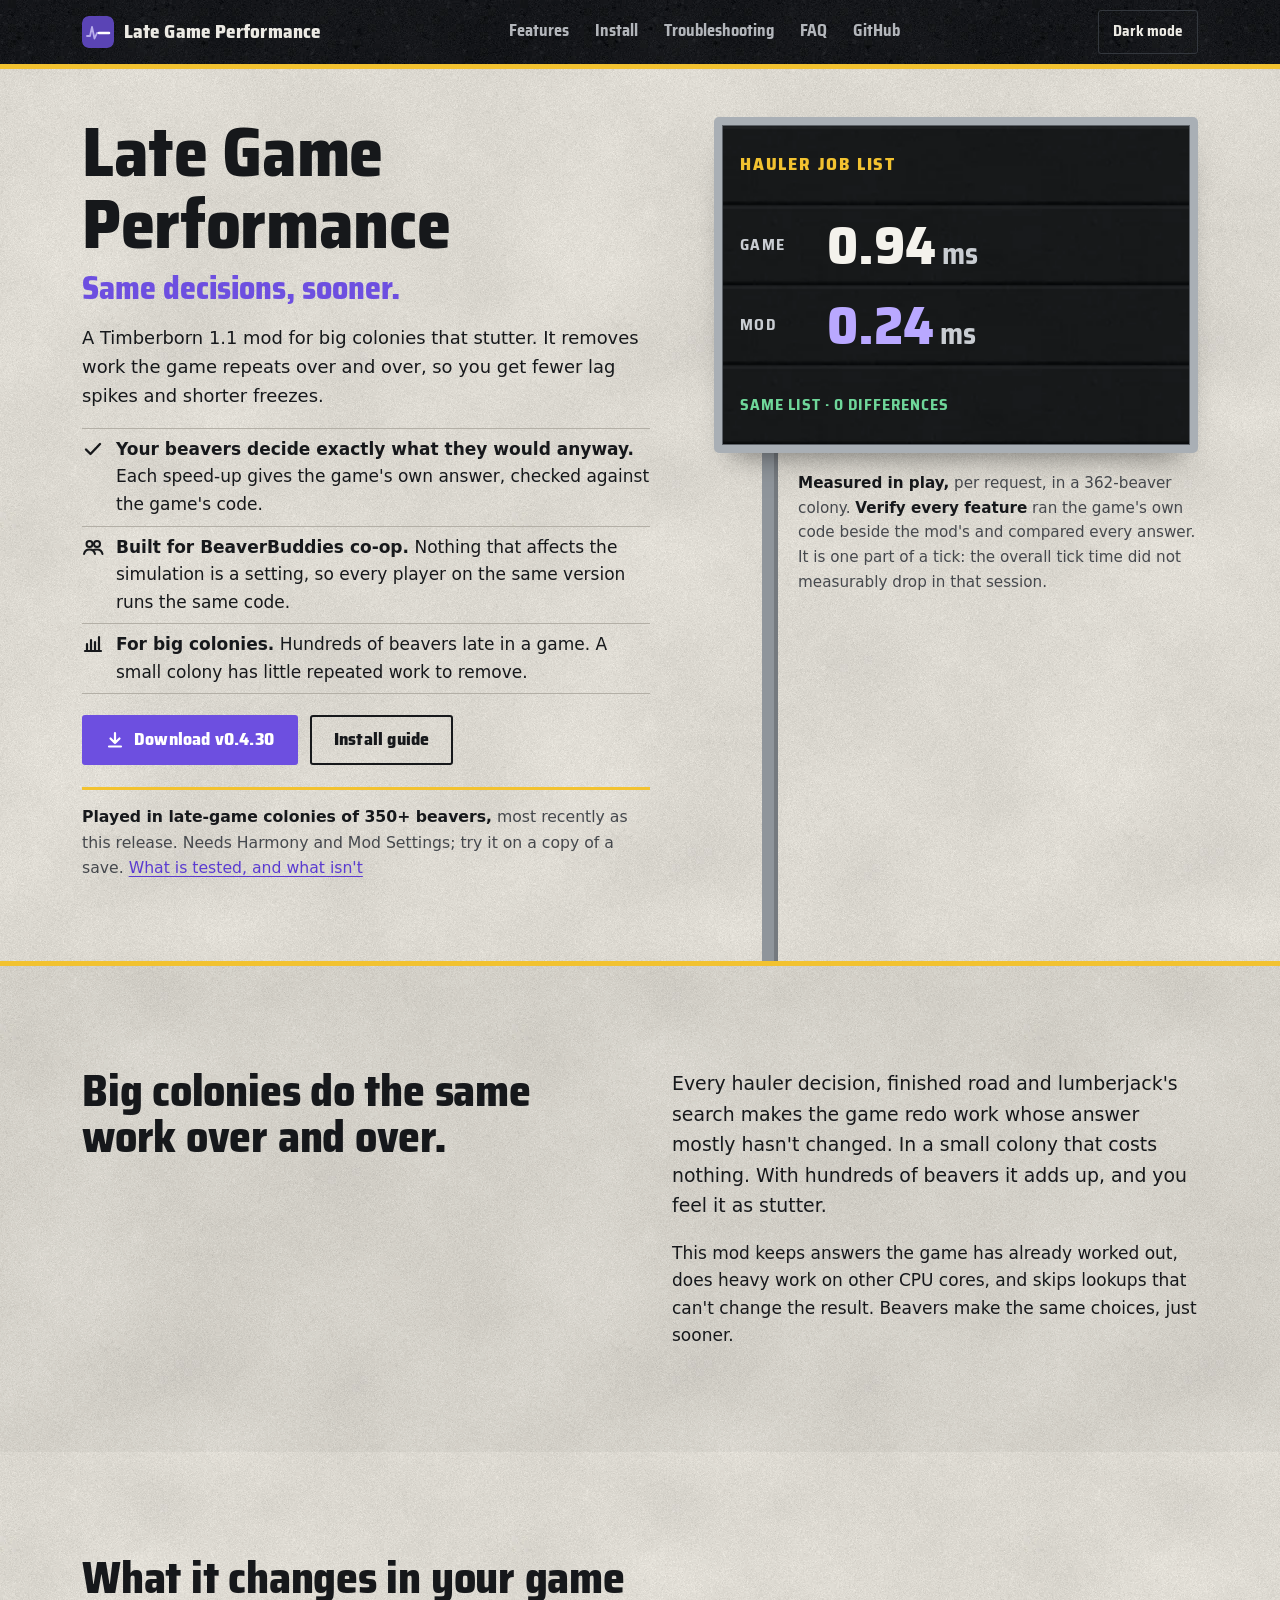
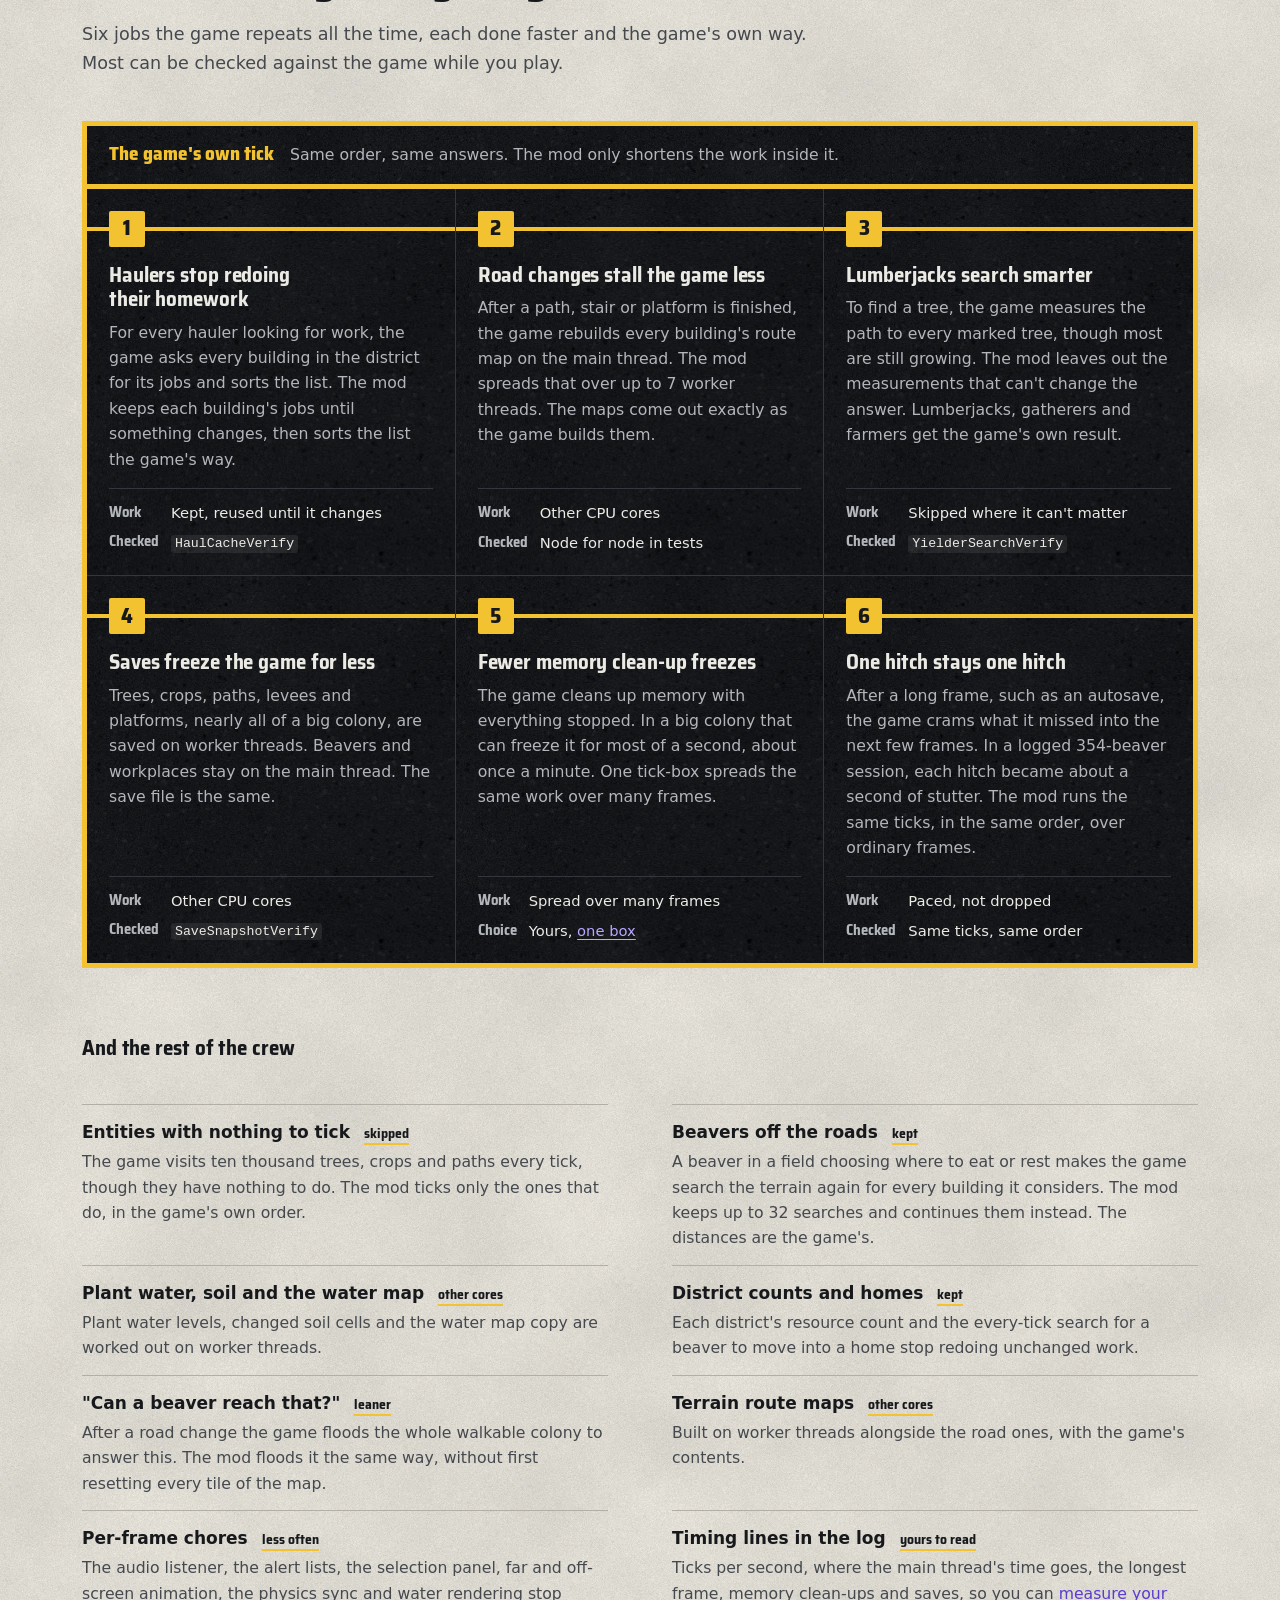
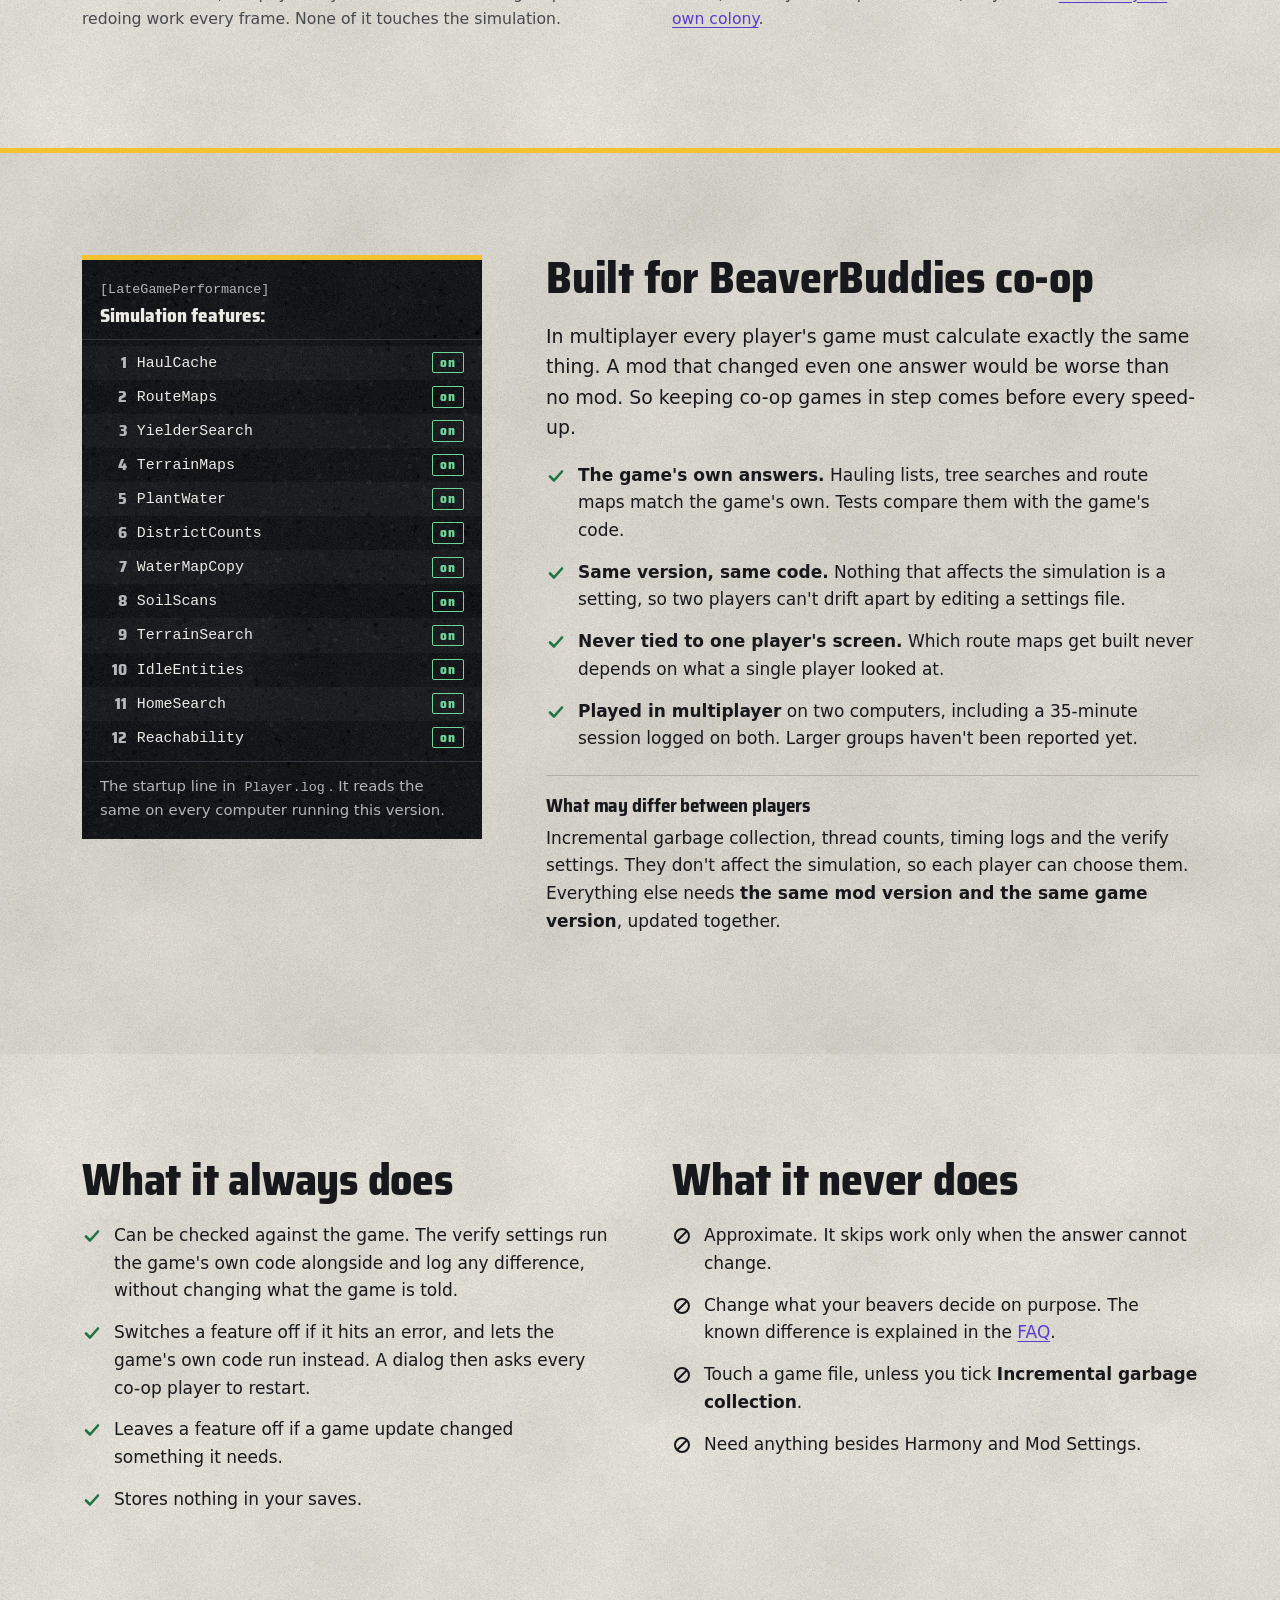
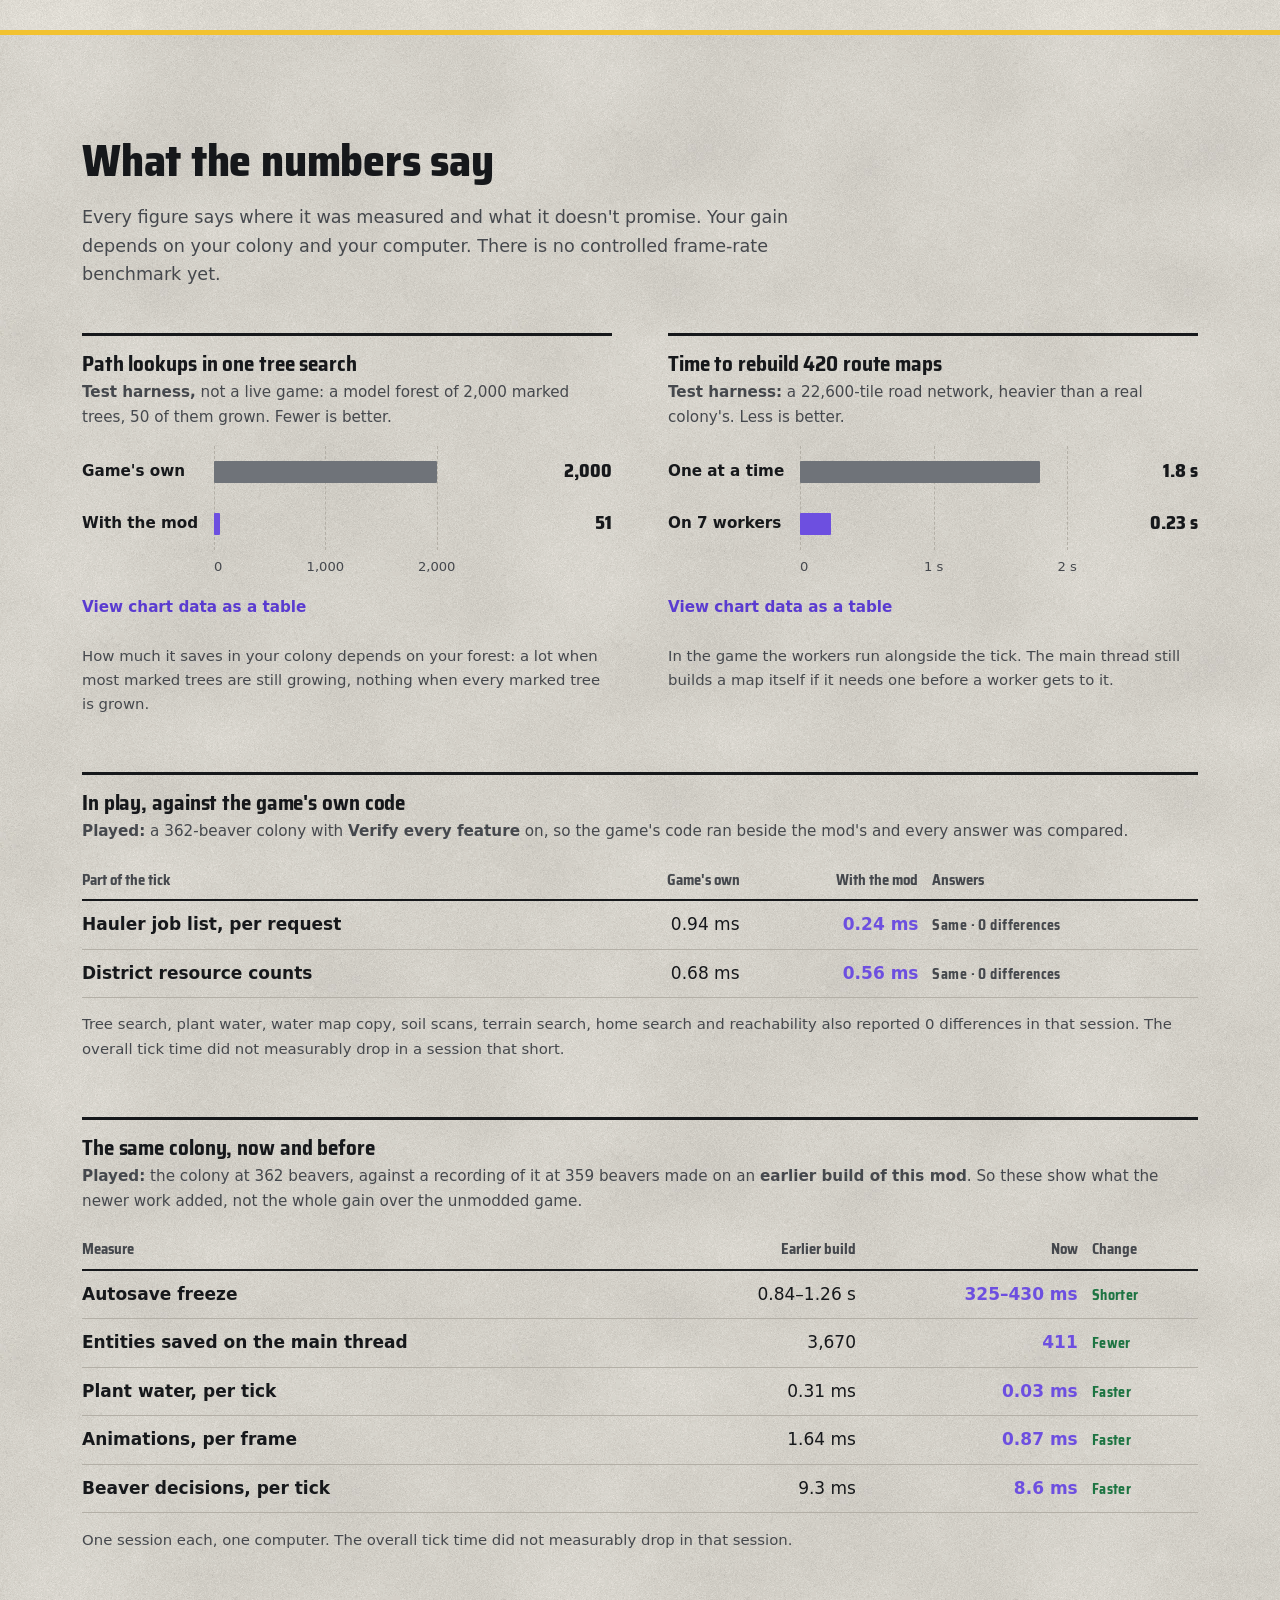
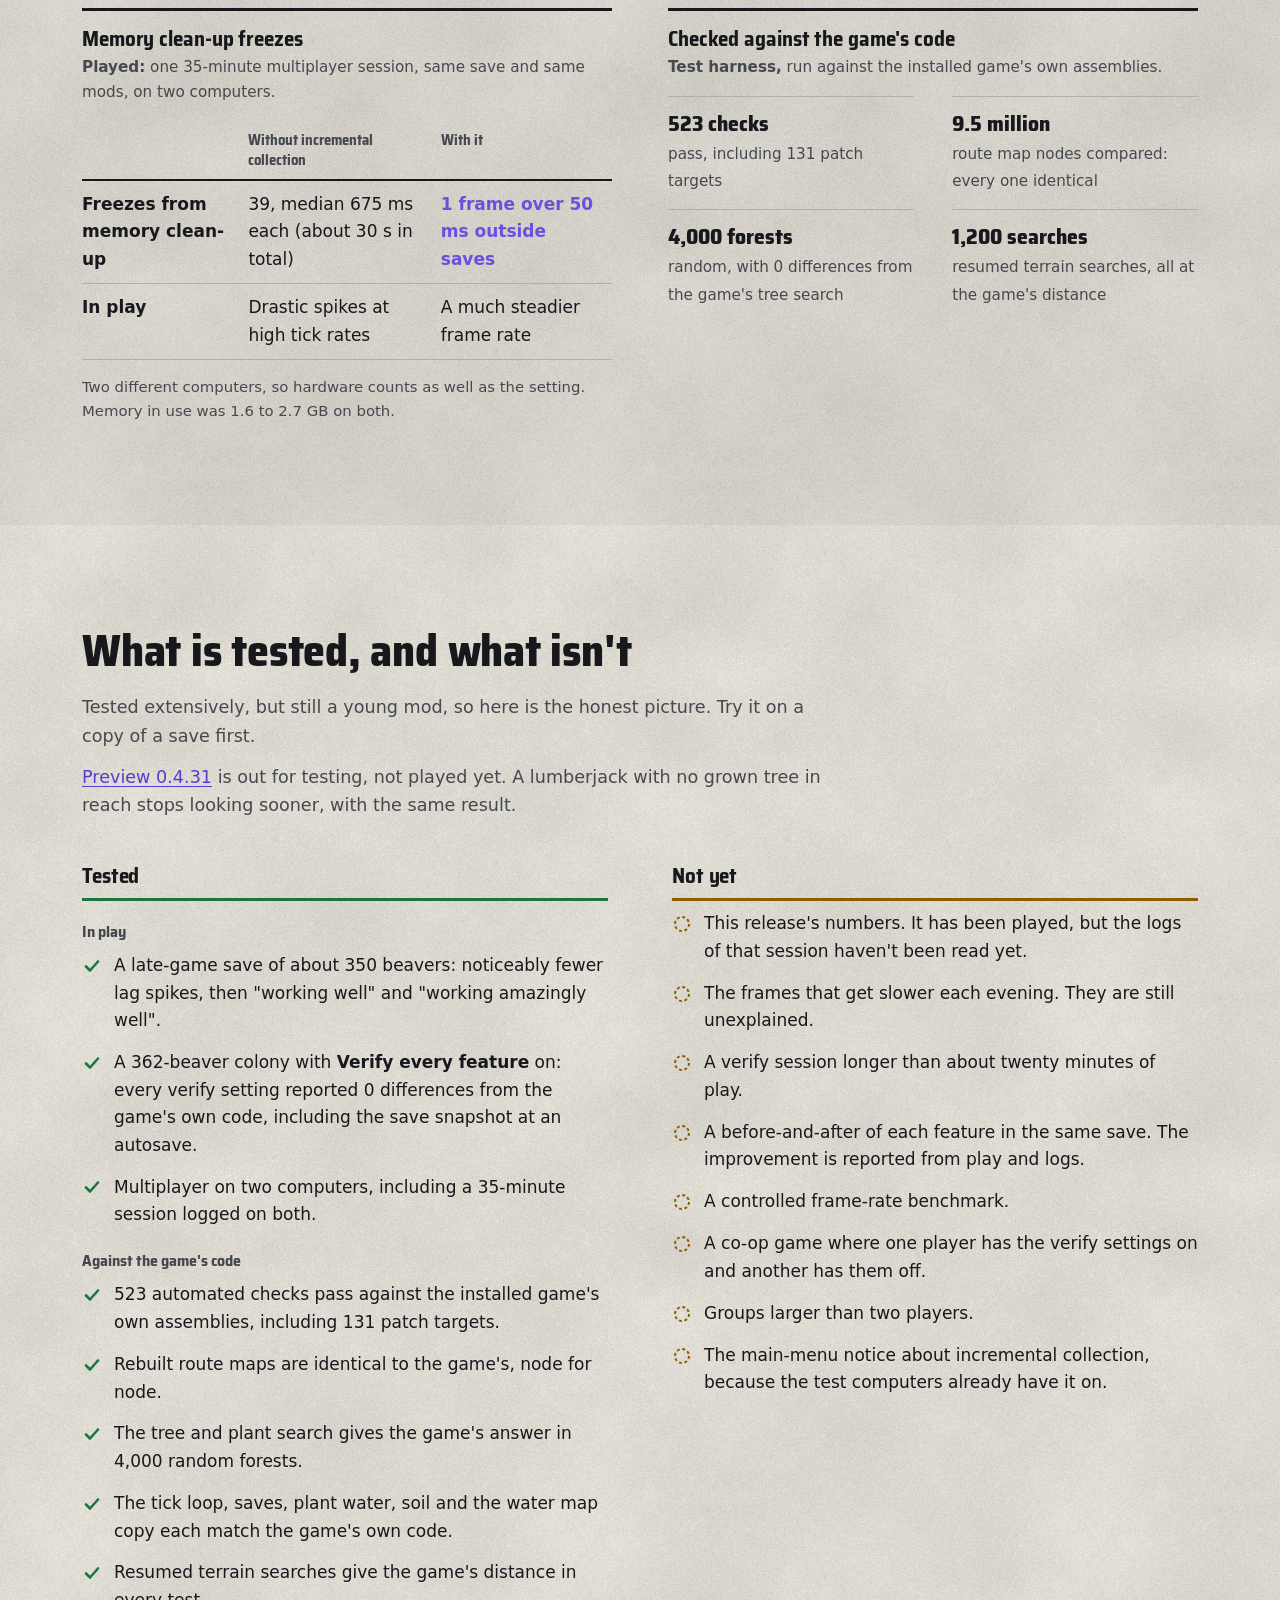
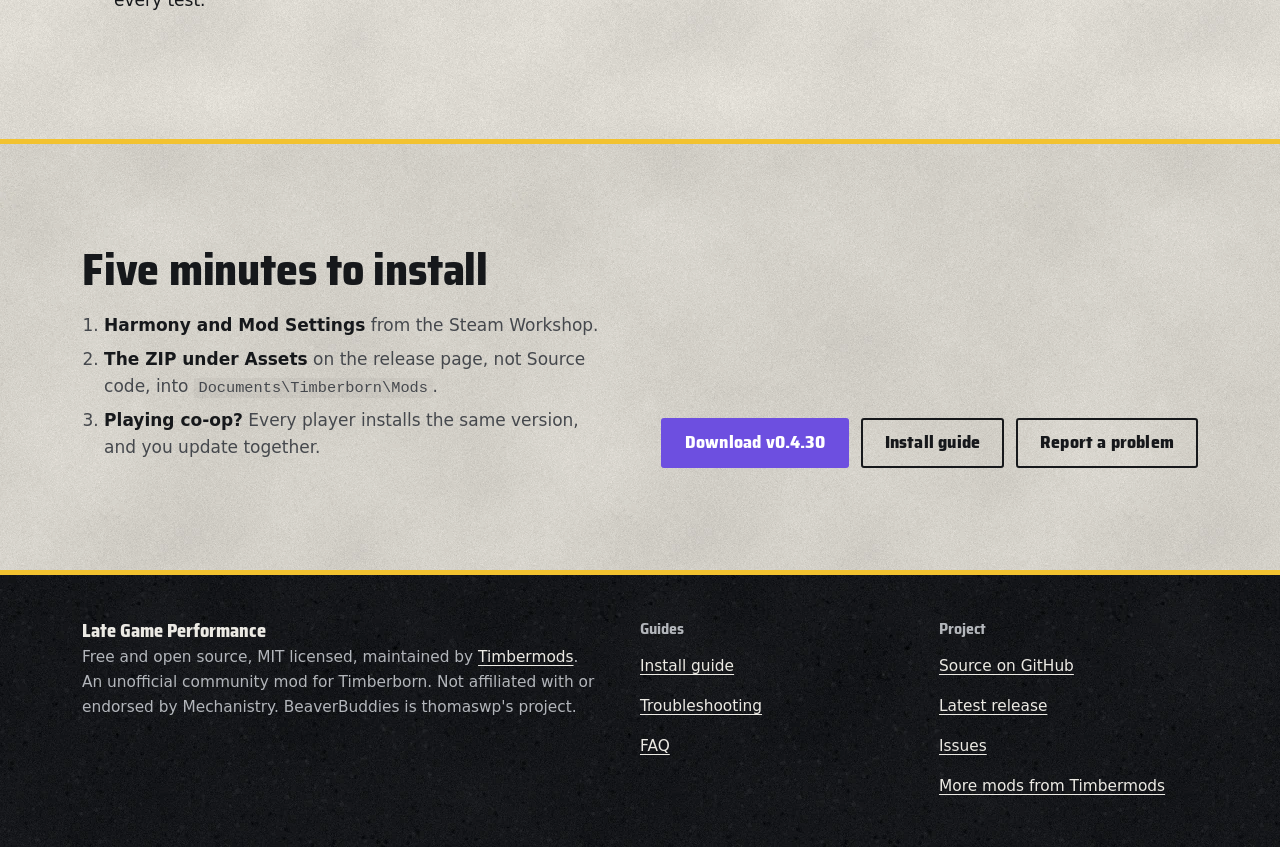
==== commit 002fdbe4: "0.4.31 preview: lumberjacks with no grown tree in reach stop searching early; walker path and event " ====
--- a/docs/index.html
+++ b/docs/index.html
@@ -335,6 +335,7 @@
     <div class="section-head" data-release-pinned="0.4.30">
       <h2>What is tested, and what isn't</h2>
       <p>Tested extensively, but still a young mod, so here is the honest picture. Try it on a copy of a save first.</p>
+      <p><a href="https://github.com/timbermods/LateGamePerformance/releases/tag/v0.4.31">Preview 0.4.31</a> is out for testing, not played yet. A lumberjack with no grown tree in reach stops looking sooner, with the same result.</p>
     </div>
     <div class="status-grid">
       <div>
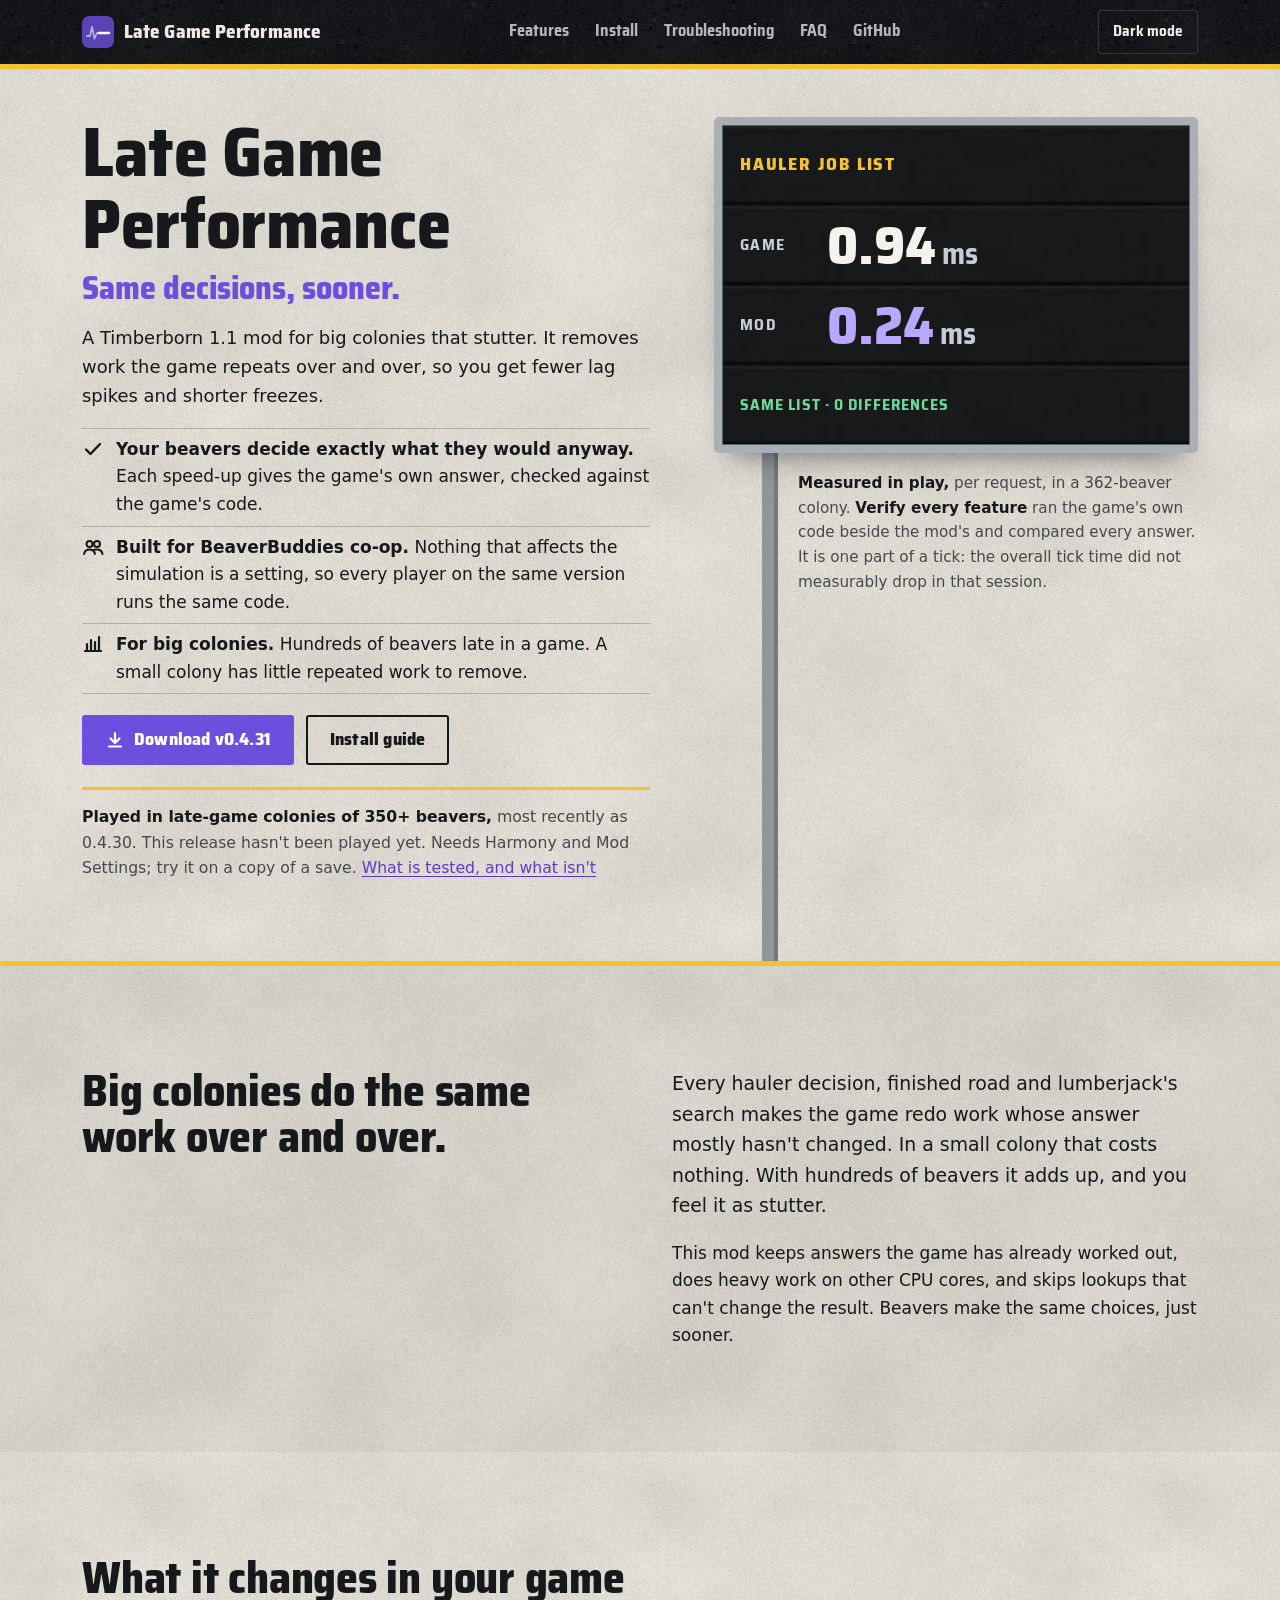
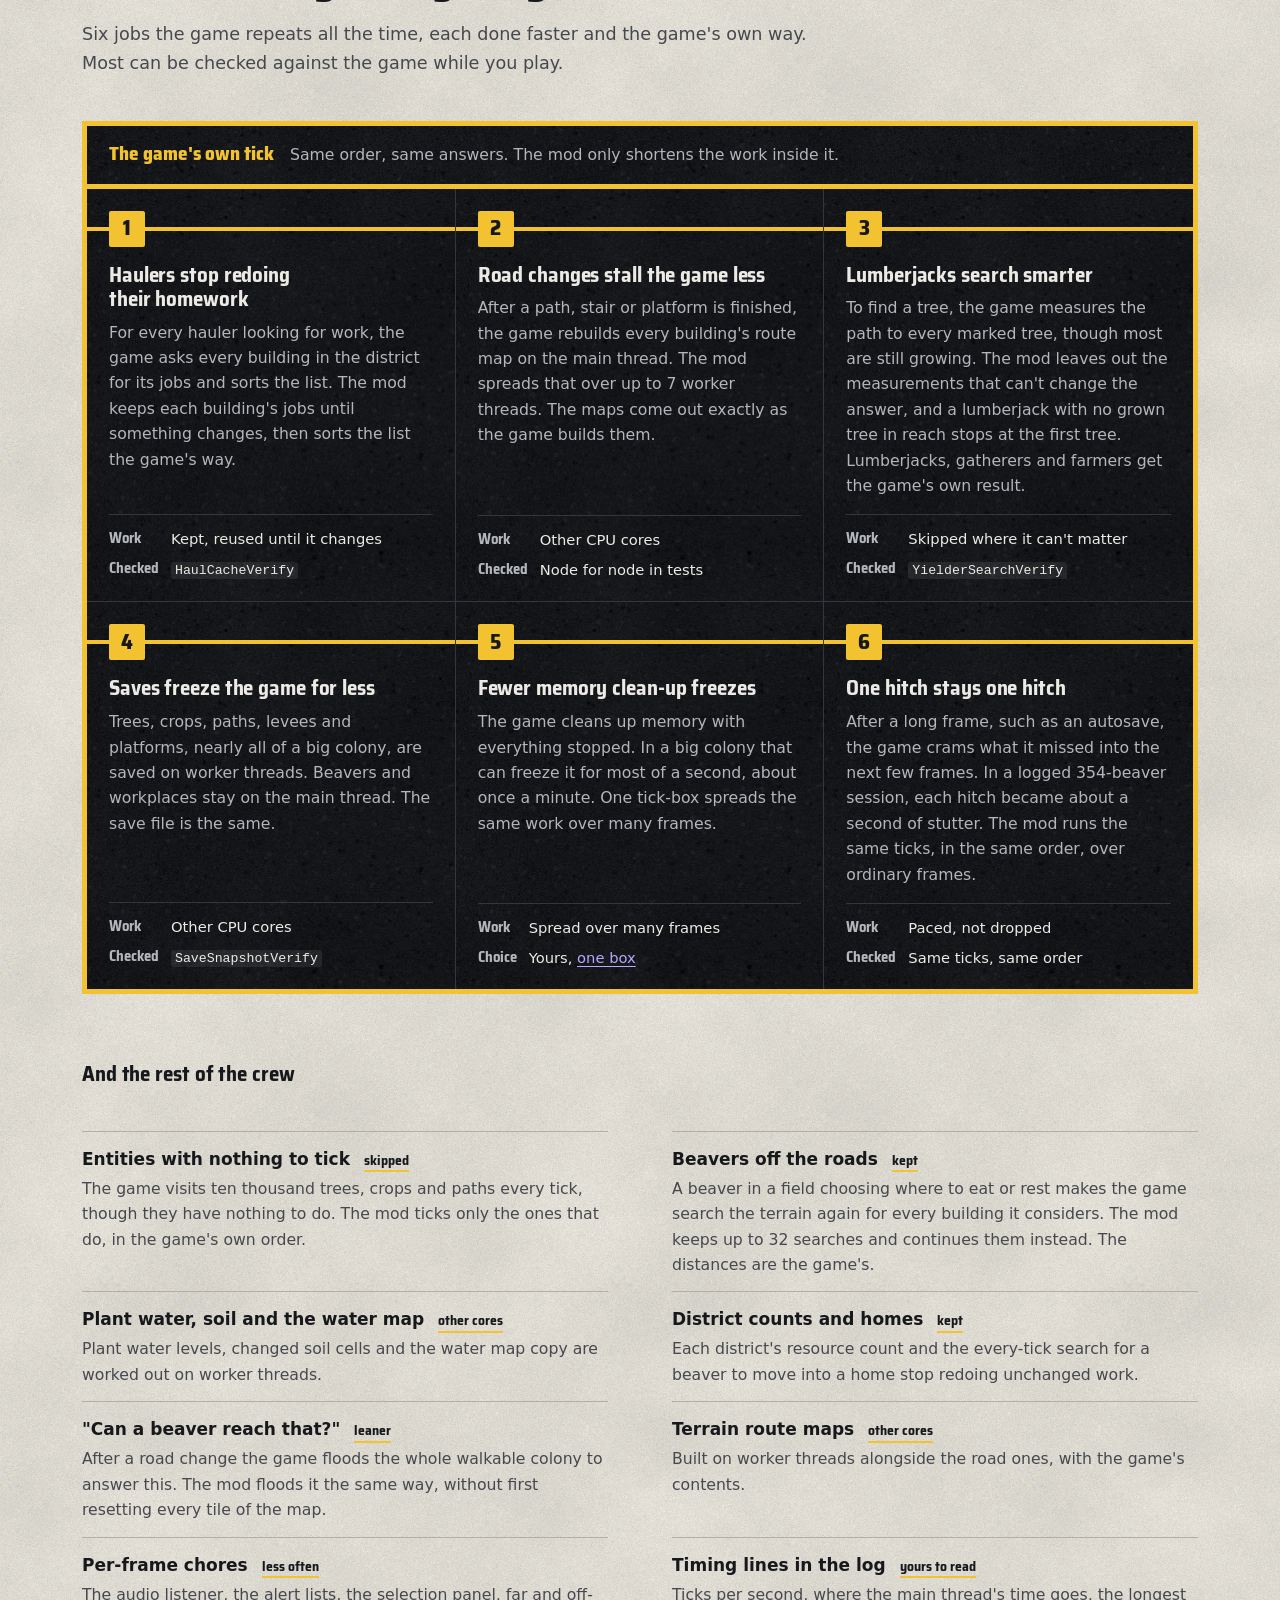
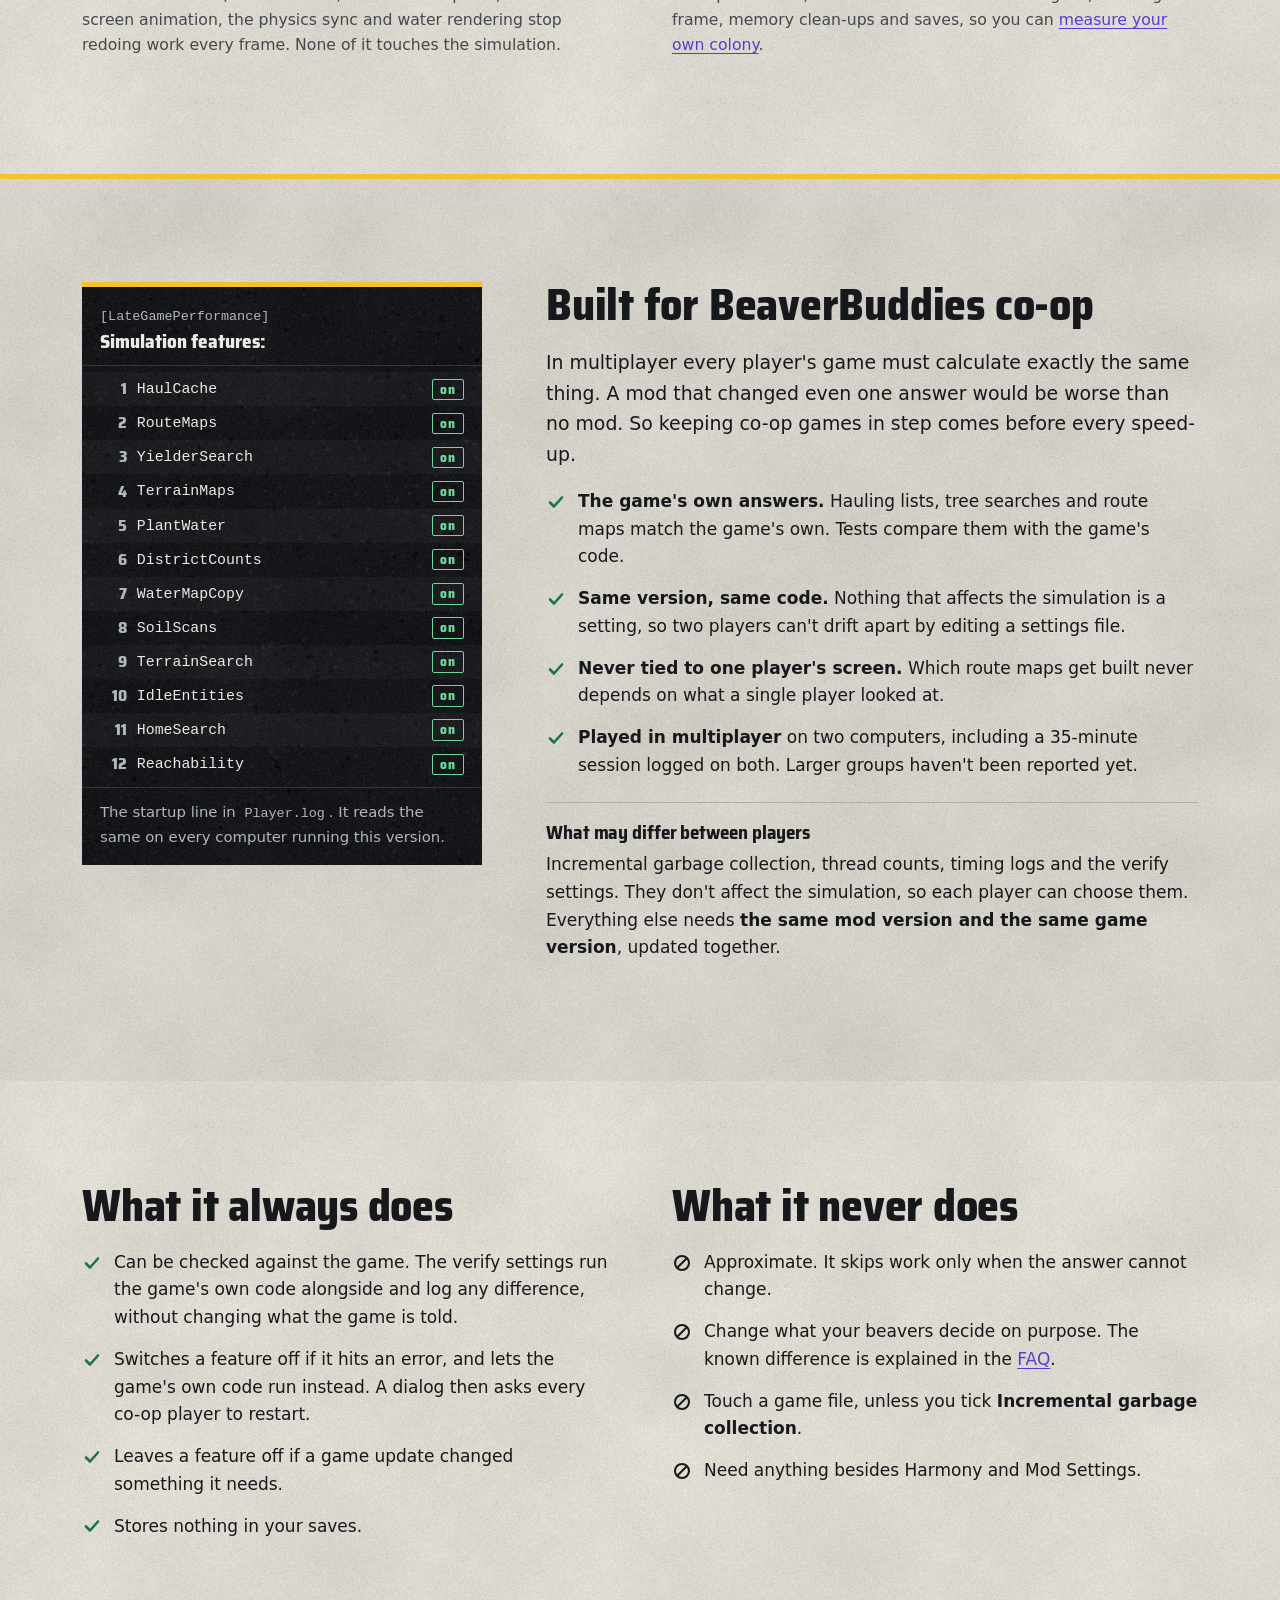
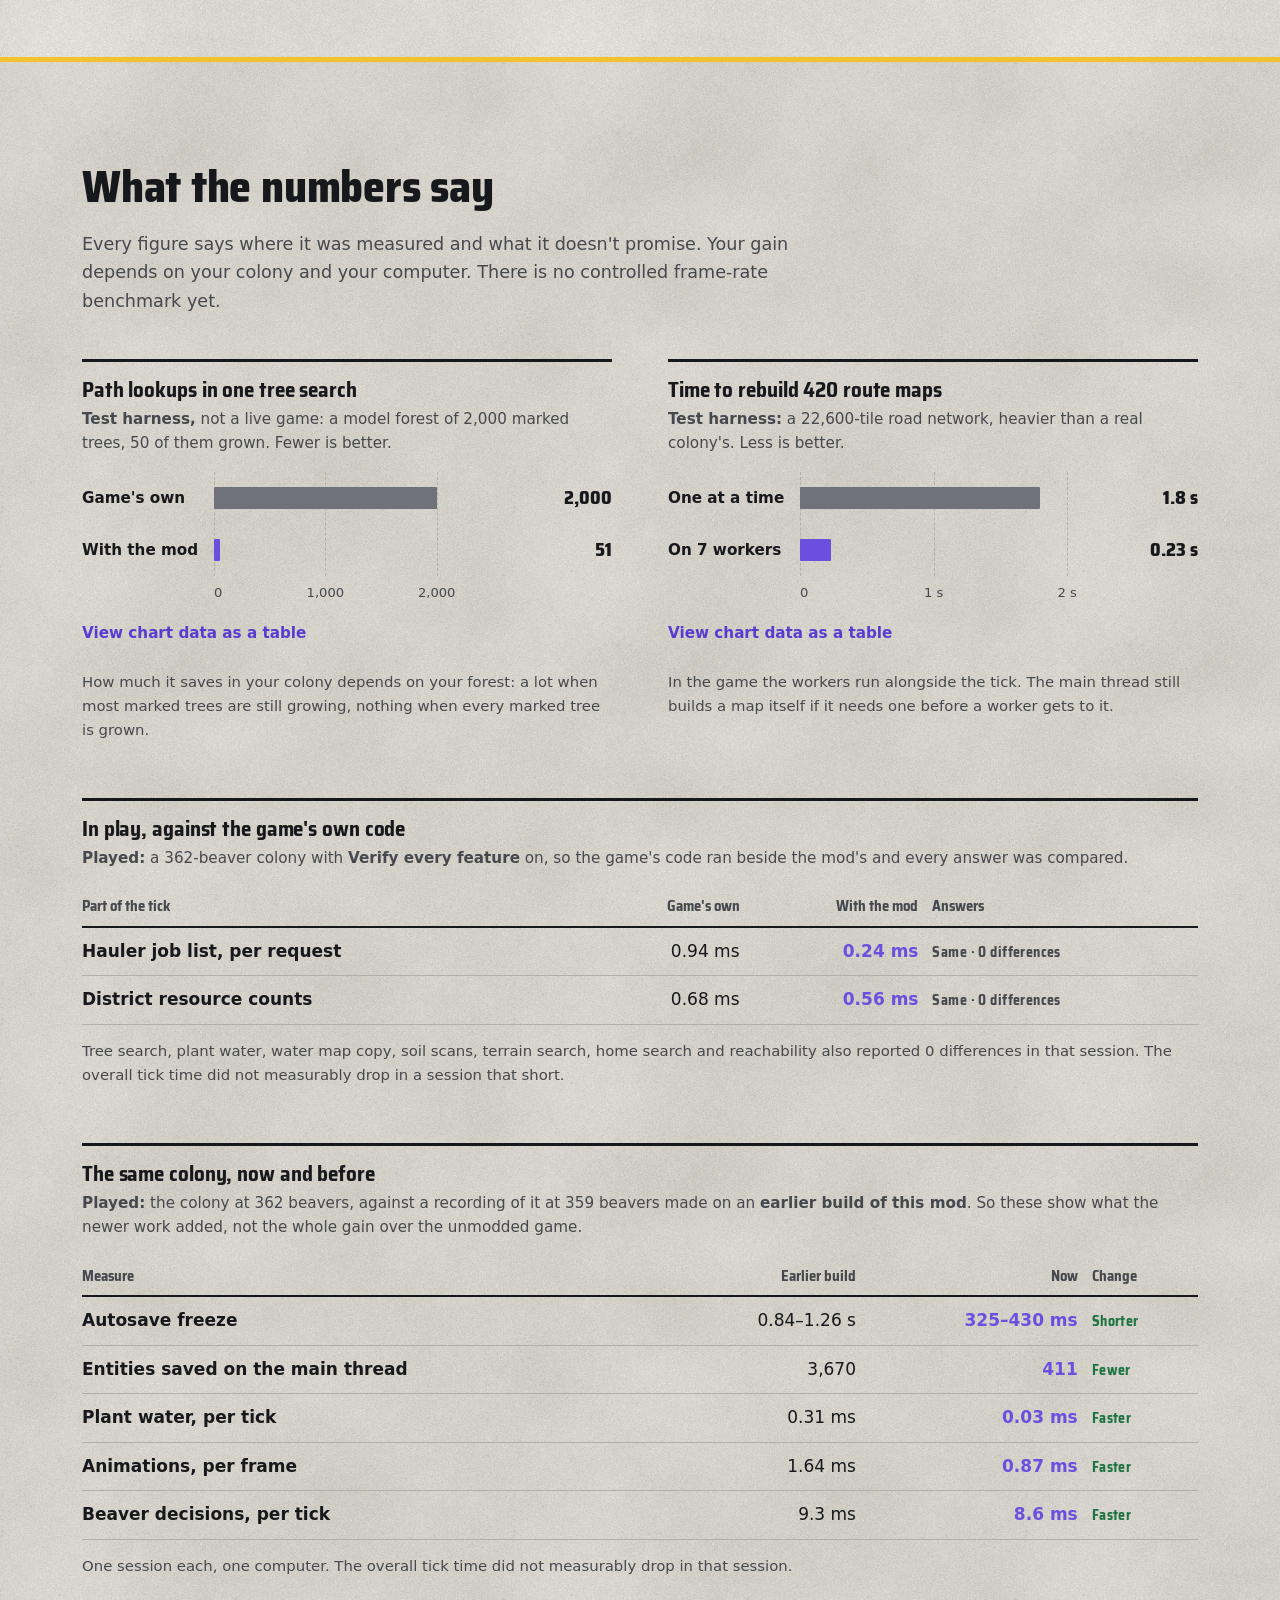
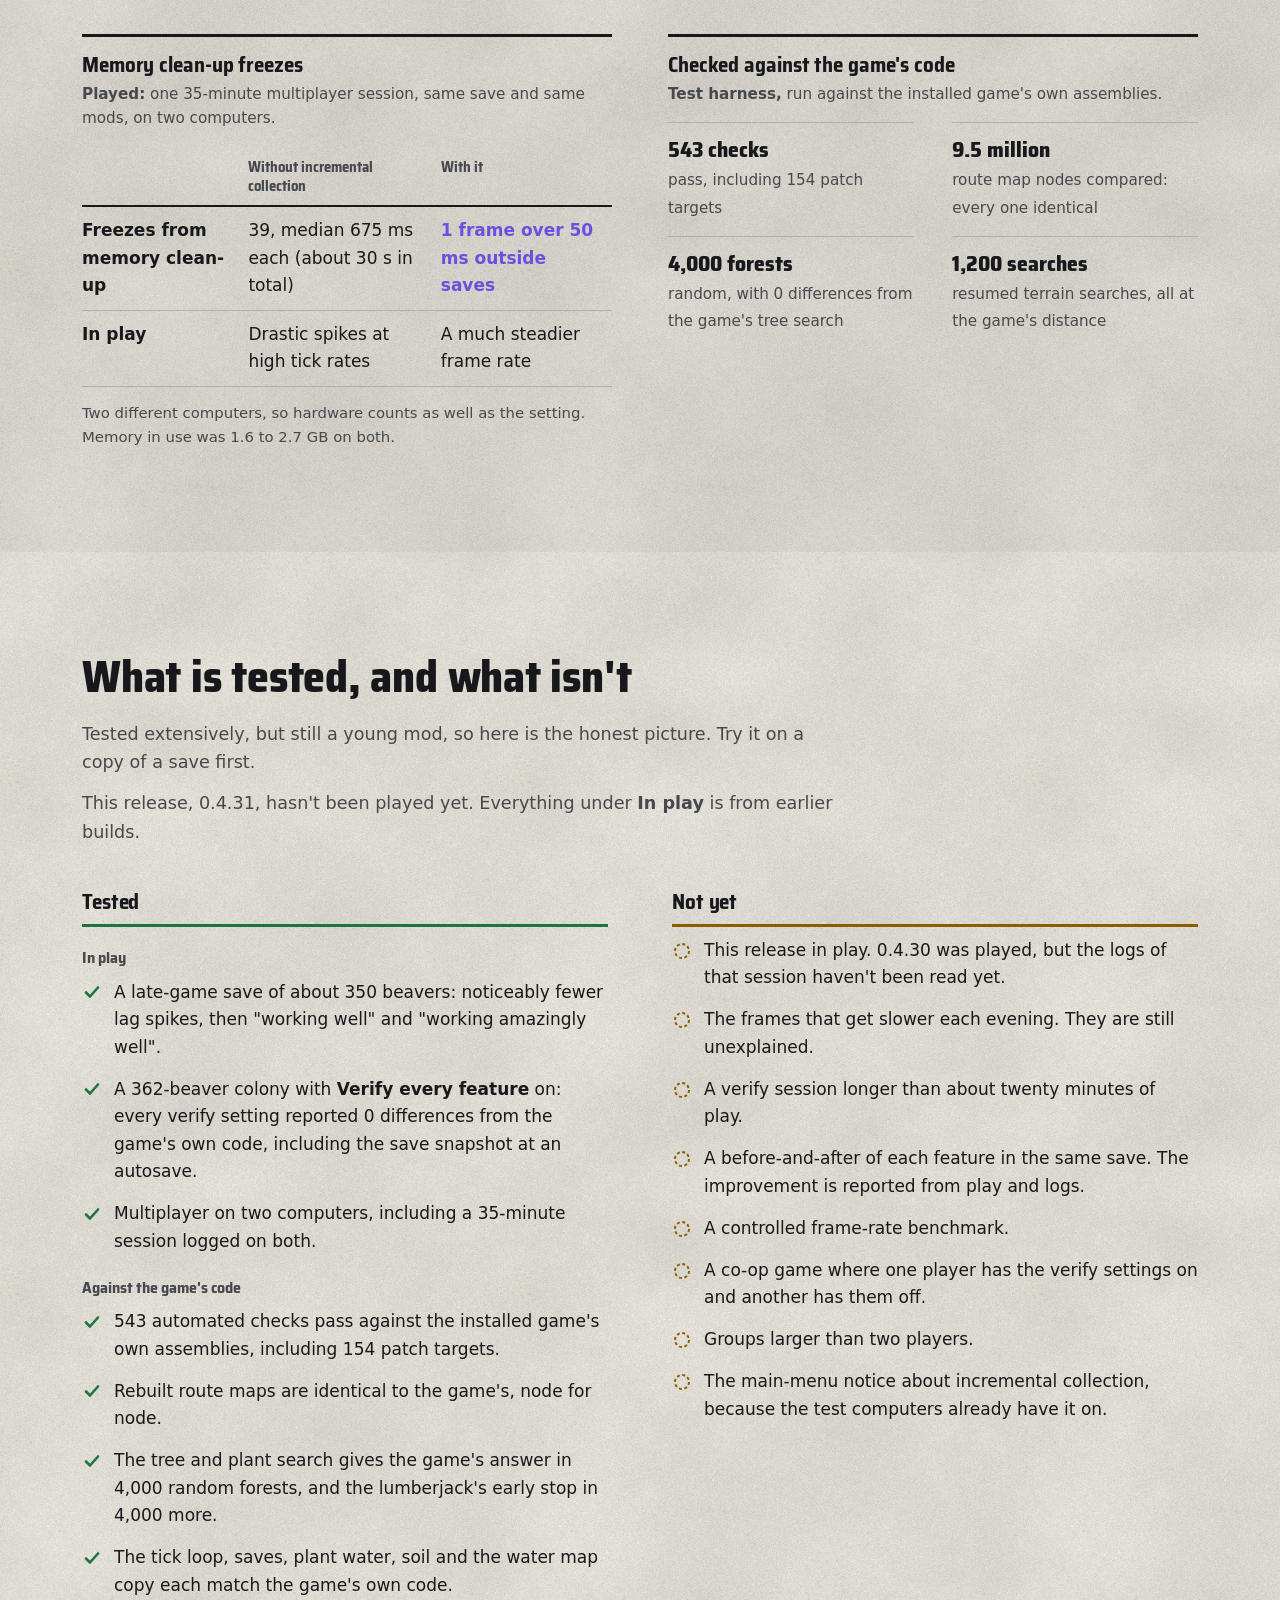
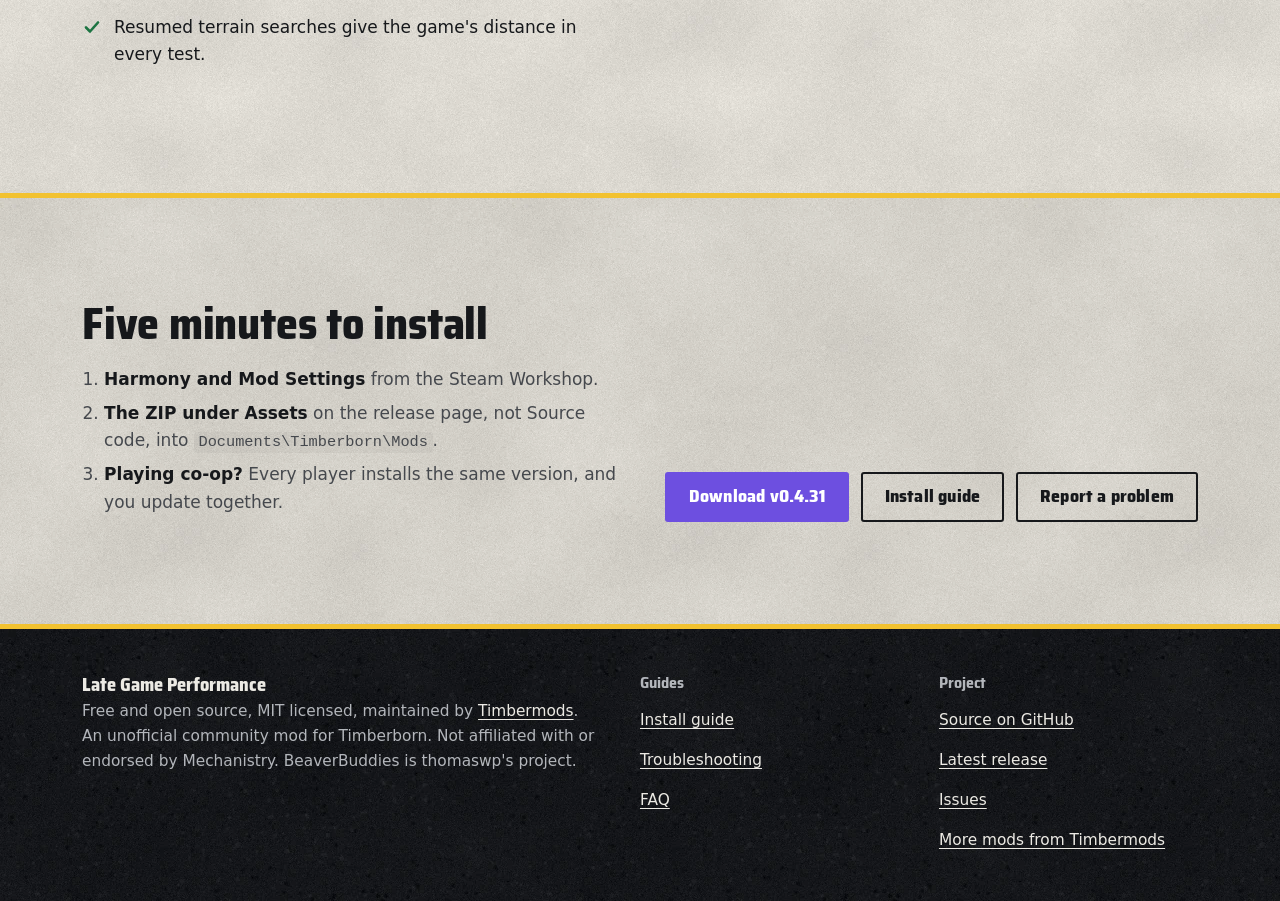
==== commit 9a48b42f: "0.4.31 as the latest release: README and website pinned to 0.4.31 0.4.31 is Latest and not played ye" ====
--- a/docs/index.html
+++ b/docs/index.html
@@ -44,10 +44,10 @@
         <li><svg viewBox="0 0 22 22" aria-hidden="true"><path d="M3 18h16M5 18V11M9 18V7M13 18V9M17 18V4" fill="none" stroke="currentColor" stroke-width="2.2" stroke-linecap="round"/></svg><span><b>For big colonies.</b> Hundreds of beavers late in a game. A small colony has little repeated work to remove.</span></li>
       </ul>
       <div class="btn-row">
-        <a class="btn btn-primary" href="https://github.com/timbermods/LateGamePerformance/releases/latest" data-release-href="download"><svg viewBox="0 0 18 18" aria-hidden="true"><path d="M9 2v10M4.5 7.5L9 12l4.5-4.5M3 15.5h12" fill="none" stroke="currentColor" stroke-width="2.2" stroke-linecap="round" stroke-linejoin="round"/></svg><span>Download <span data-release="tag">v0.4.30</span></span></a>
+        <a class="btn btn-primary" href="https://github.com/timbermods/LateGamePerformance/releases/latest" data-release-href="download"><svg viewBox="0 0 18 18" aria-hidden="true"><path d="M9 2v10M4.5 7.5L9 12l4.5-4.5M3 15.5h12" fill="none" stroke="currentColor" stroke-width="2.2" stroke-linecap="round" stroke-linejoin="round"/></svg><span>Download <span data-release="tag">v0.4.31</span></span></a>
         <a class="btn btn-ghost" href="install.html">Install guide</a>
       </div>
-      <p class="status-note" role="note" data-release-pinned="0.4.30"><strong>Played in late-game colonies of 350+ beavers,</strong> most recently as this release. Needs Harmony and Mod Settings; try it on a copy of a save. <a href="#status">What is tested, and what isn't</a></p>
+      <p class="status-note" role="note" data-release-pinned="0.4.31"><strong>Played in late-game colonies of 350+ beavers,</strong> most recently as 0.4.30. This release hasn't been played yet. Needs Harmony and Mod Settings; try it on a copy of a save. <a href="#status">What is tested, and what isn't</a></p>
     </div>
     <figure class="pitboard">
         <div class="board" role="img" aria-label="Pit board: hauler job list, per request. The game's own: 0.94 milliseconds. The mod: 0.24 milliseconds. Same list, 0 differences.">
@@ -96,7 +96,7 @@
         </article>
         <article class="station">
           <h3>Lumberjacks search smarter</h3>
-          <p>To find a tree, the game measures the path to every marked tree, though most are still growing. The mod leaves out the measurements that can't change the answer. Lumberjacks, gatherers and farmers get the game's own result.</p>
+          <p>To find a tree, the game measures the path to every marked tree, though most are still growing. The mod leaves out the measurements that can't change the answer, and a lumberjack with no grown tree in reach stops at the first tree. Lumberjacks, gatherers and farmers get the game's own result.</p>
           <dl><dt>Work</dt><dd>Skipped where it can't matter</dd><dt>Checked</dt><dd><code>YielderSearchVerify</code></dd></dl>
         </article>
         <article class="station">
@@ -319,7 +319,7 @@
         <h3>Checked against the game's code</h3>
         <p class="src"><b>Test harness,</b> run against the installed game's own assemblies.</p>
         <ul class="proofs">
-          <li><b>523 checks</b><span>pass, including 131 patch targets</span></li>
+          <li><b>543 checks</b><span>pass, including 154 patch targets</span></li>
           <li><b>9.5 million</b><span>route map nodes compared: every one identical</span></li>
           <li><b>4,000 forests</b><span>random, with 0 differences from the game's tree search</span></li>
           <li><b>1,200 searches</b><span>resumed terrain searches, all at the game's distance</span></li>
@@ -332,10 +332,10 @@
 <!-- ============ status ============ -->
 <section id="status">
   <div class="wrap">
-    <div class="section-head" data-release-pinned="0.4.30">
+    <div class="section-head" data-release-pinned="0.4.31">
       <h2>What is tested, and what isn't</h2>
       <p>Tested extensively, but still a young mod, so here is the honest picture. Try it on a copy of a save first.</p>
-      <p><a href="https://github.com/timbermods/LateGamePerformance/releases/tag/v0.4.31">Preview 0.4.31</a> is out for testing, not played yet. A lumberjack with no grown tree in reach stops looking sooner, with the same result.</p>
+      <p>This release, 0.4.31, hasn't been played yet. Everything under <b>In play</b> is from earlier builds.</p>
     </div>
     <div class="status-grid">
       <div>
@@ -348,9 +348,9 @@
         </ul>
         <h4>Against the game's code</h4>
         <ul class="checks">
-          <li>523 automated checks pass against the installed game's own assemblies, including 131 patch targets.</li>
+          <li>543 automated checks pass against the installed game's own assemblies, including 154 patch targets.</li>
           <li>Rebuilt route maps are identical to the game's, node for node.</li>
-          <li>The tree and plant search gives the game's answer in 4,000 random forests.</li>
+          <li>The tree and plant search gives the game's answer in 4,000 random forests, and the lumberjack's early stop in 4,000 more.</li>
           <li>The tick loop, saves, plant water, soil and the water map copy each match the game's own code.</li>
           <li>Resumed terrain searches give the game's distance in every test.</li>
         </ul>
@@ -358,7 +358,7 @@
       <div class="open-col">
         <h3>Not yet</h3>
         <ul class="checks open">
-          <li>This release's numbers. It has been played, but the logs of that session haven't been read yet.</li>
+          <li>This release in play. 0.4.30 was played, but the logs of that session haven't been read yet.</li>
           <li>The frames that get slower each evening. They are still unexplained.</li>
           <li>A verify session longer than about twenty minutes of play.</li>
           <li>A before-and-after of each feature in the same save. The improvement is reported from play and logs.</li>
@@ -384,7 +384,7 @@
       </ol>
     </div>
     <div class="btn-row">
-      <a class="btn btn-primary" href="https://github.com/timbermods/LateGamePerformance/releases/latest" data-release-href="download"><span>Download <span data-release="tag">v0.4.30</span></span></a>
+      <a class="btn btn-primary" href="https://github.com/timbermods/LateGamePerformance/releases/latest" data-release-href="download"><span>Download <span data-release="tag">v0.4.31</span></span></a>
       <a class="btn btn-ghost" href="install.html">Install guide</a>
       <a class="btn btn-ghost" href="https://github.com/timbermods/LateGamePerformance/issues/new">Report a problem</a>
     </div>
